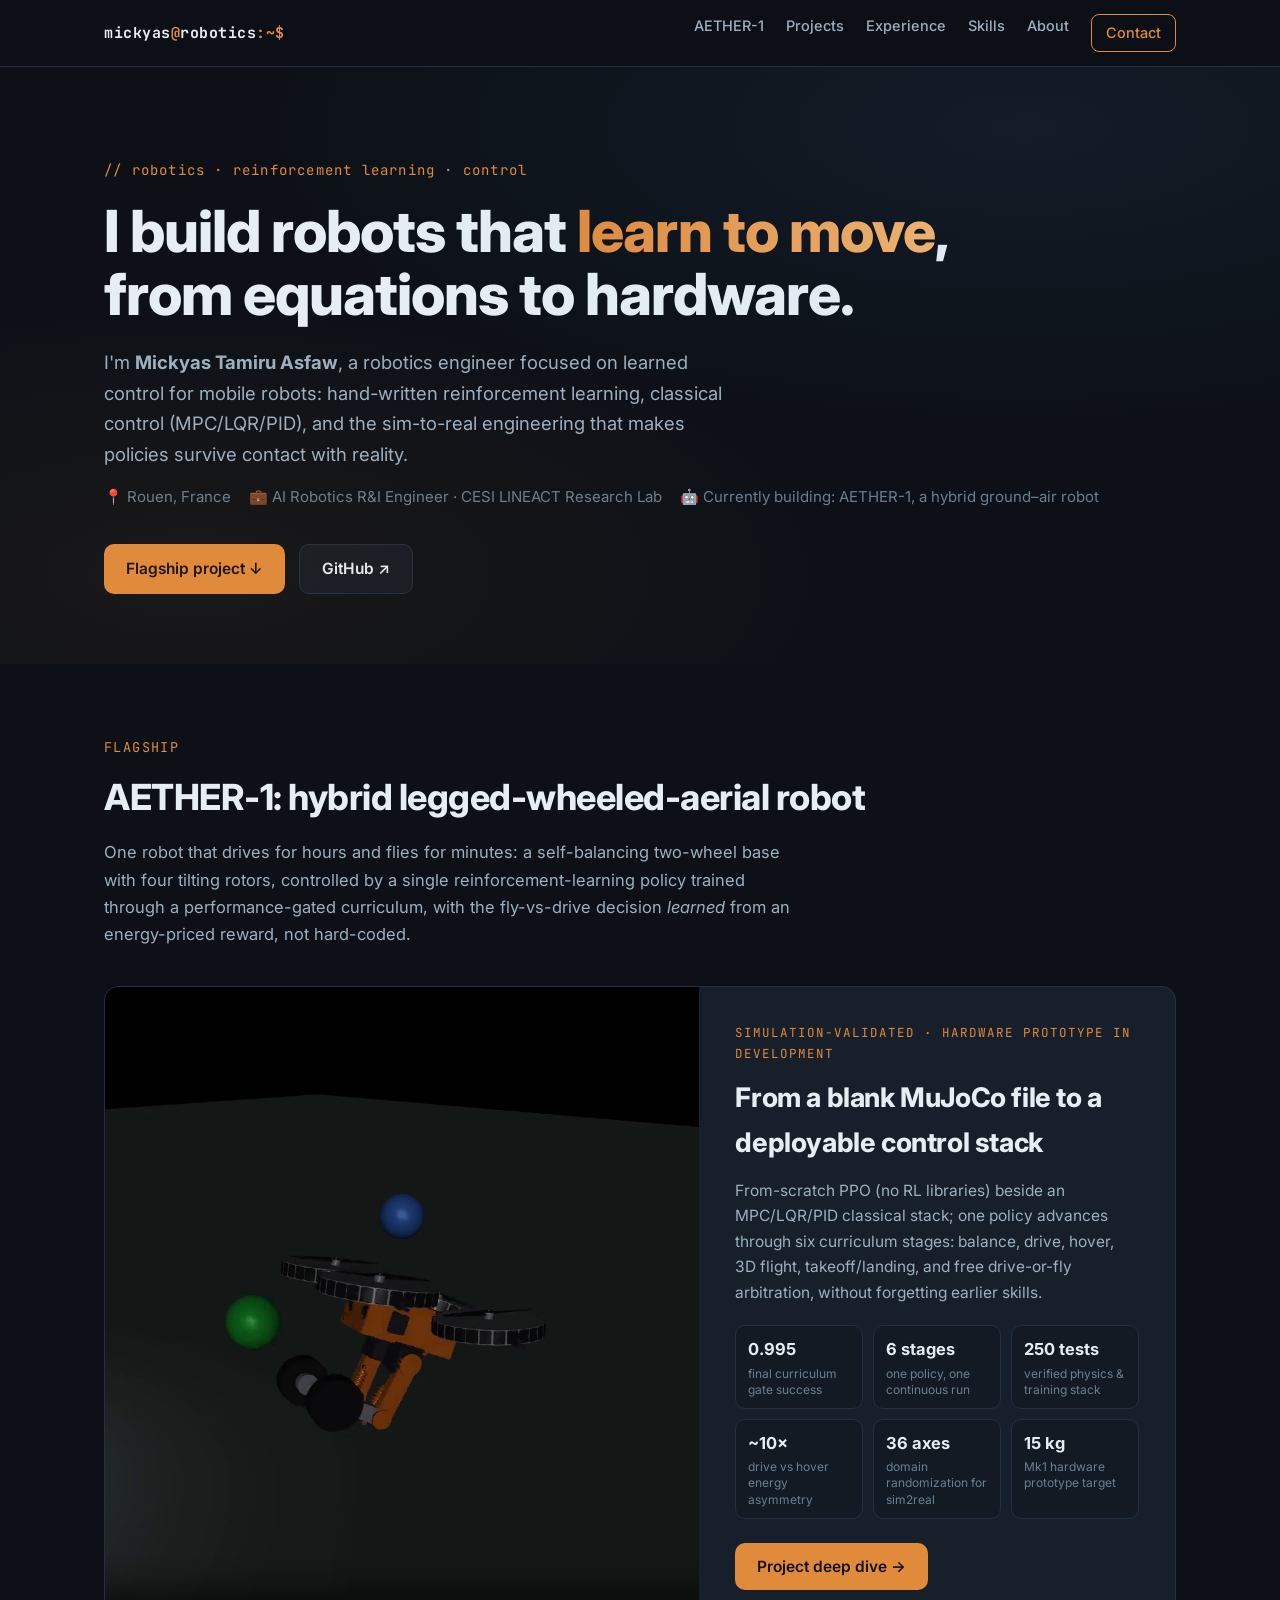
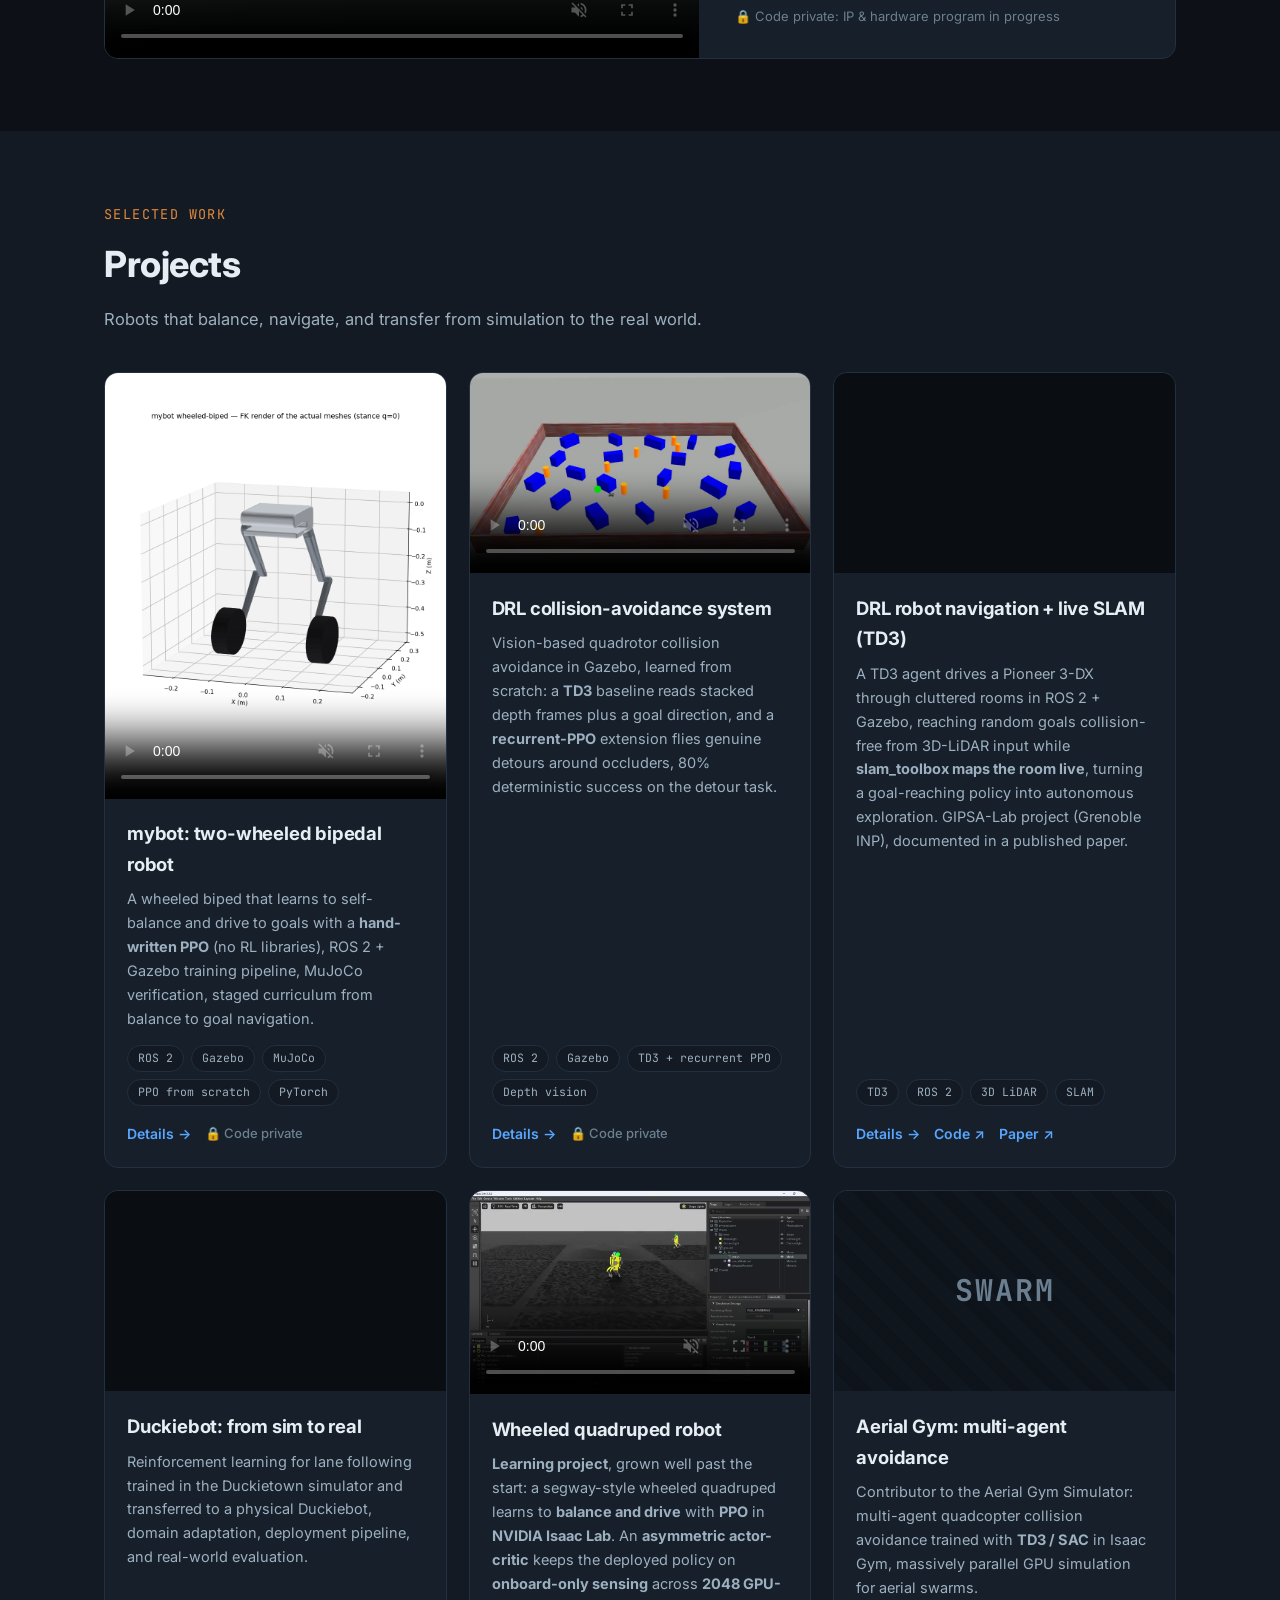
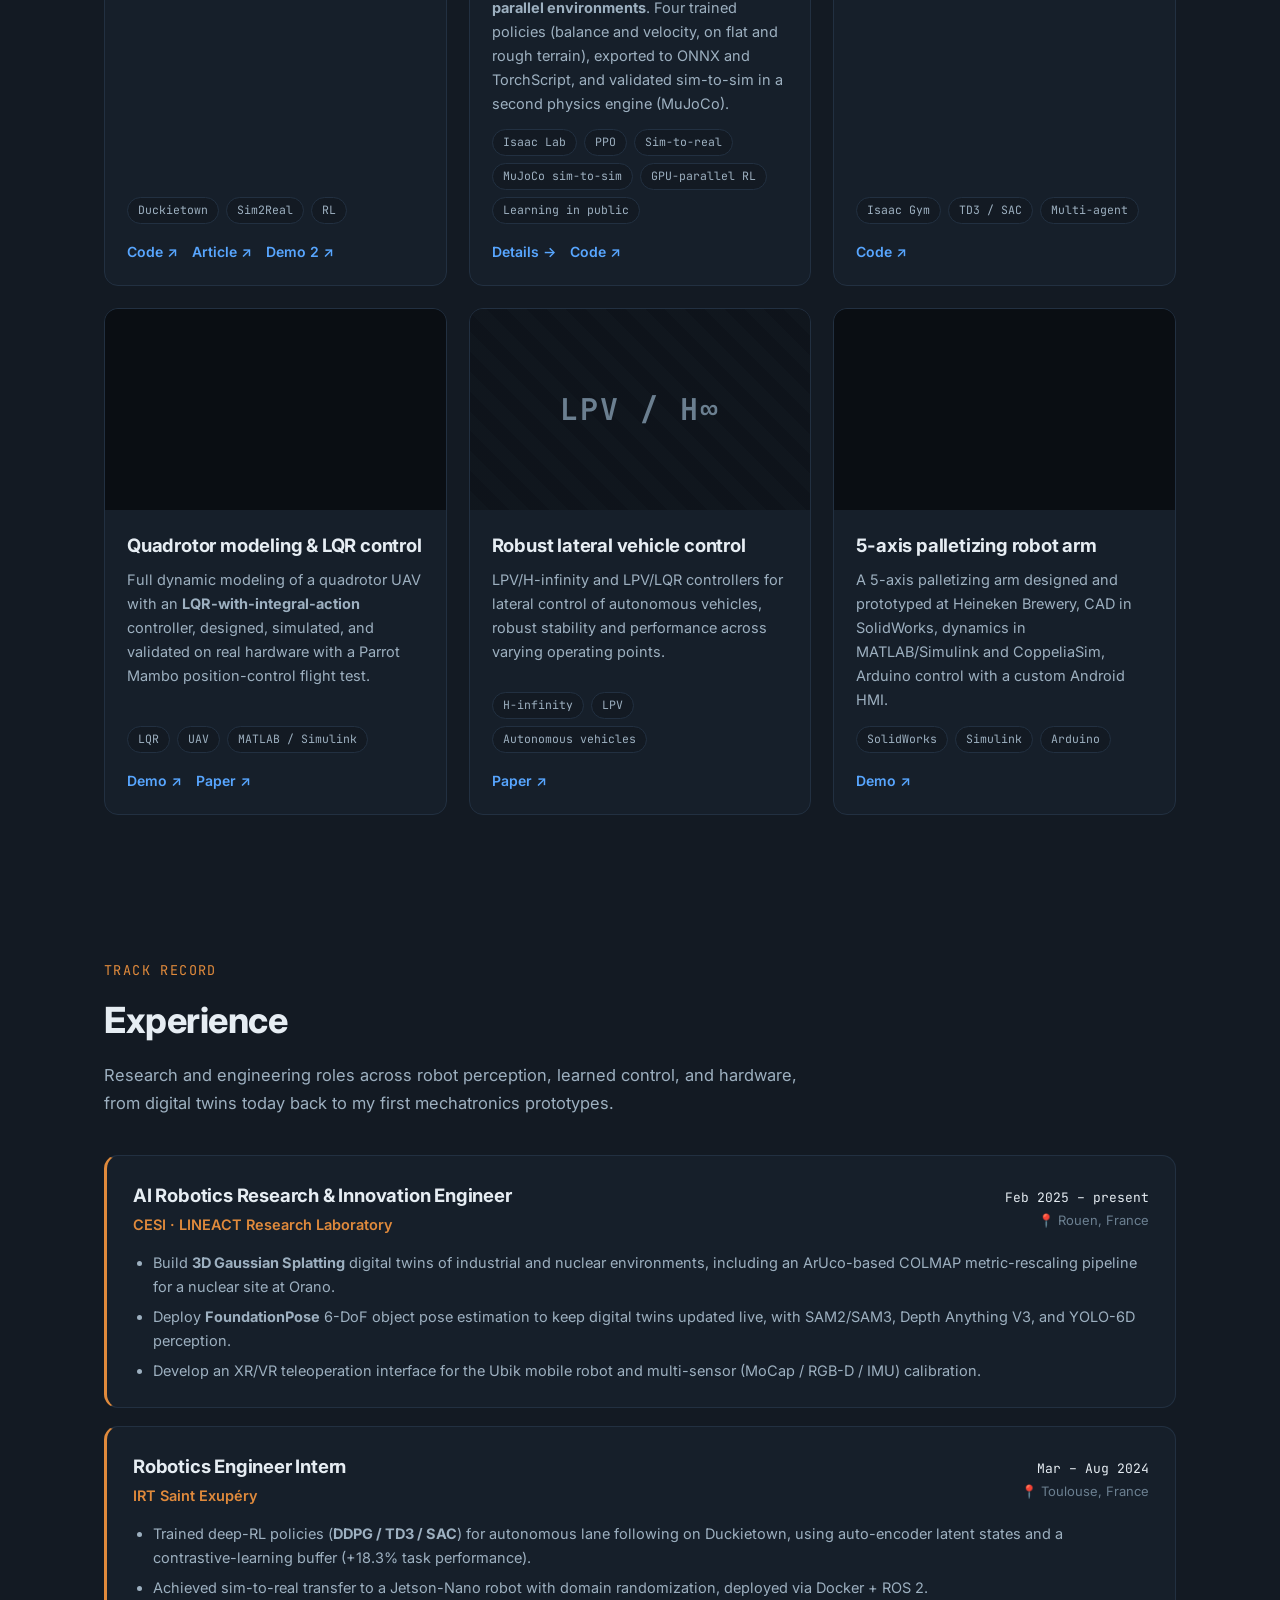
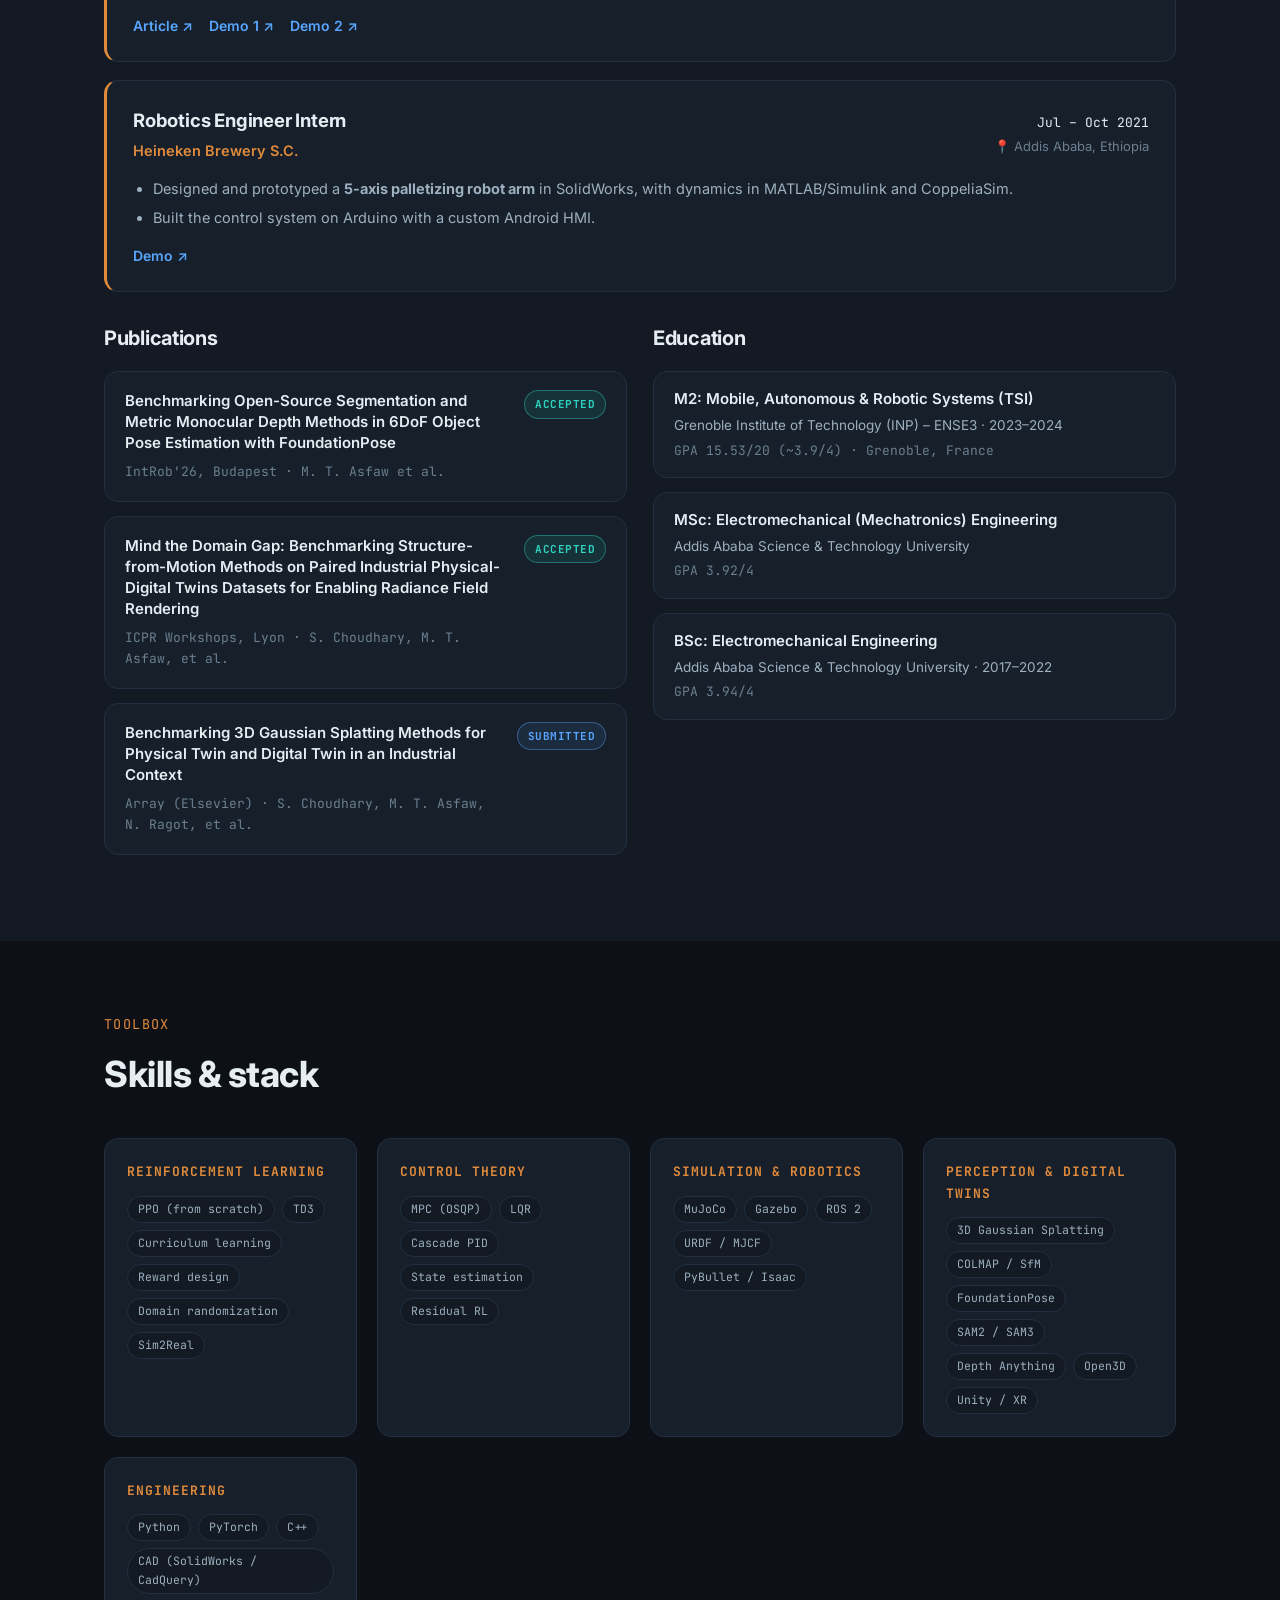
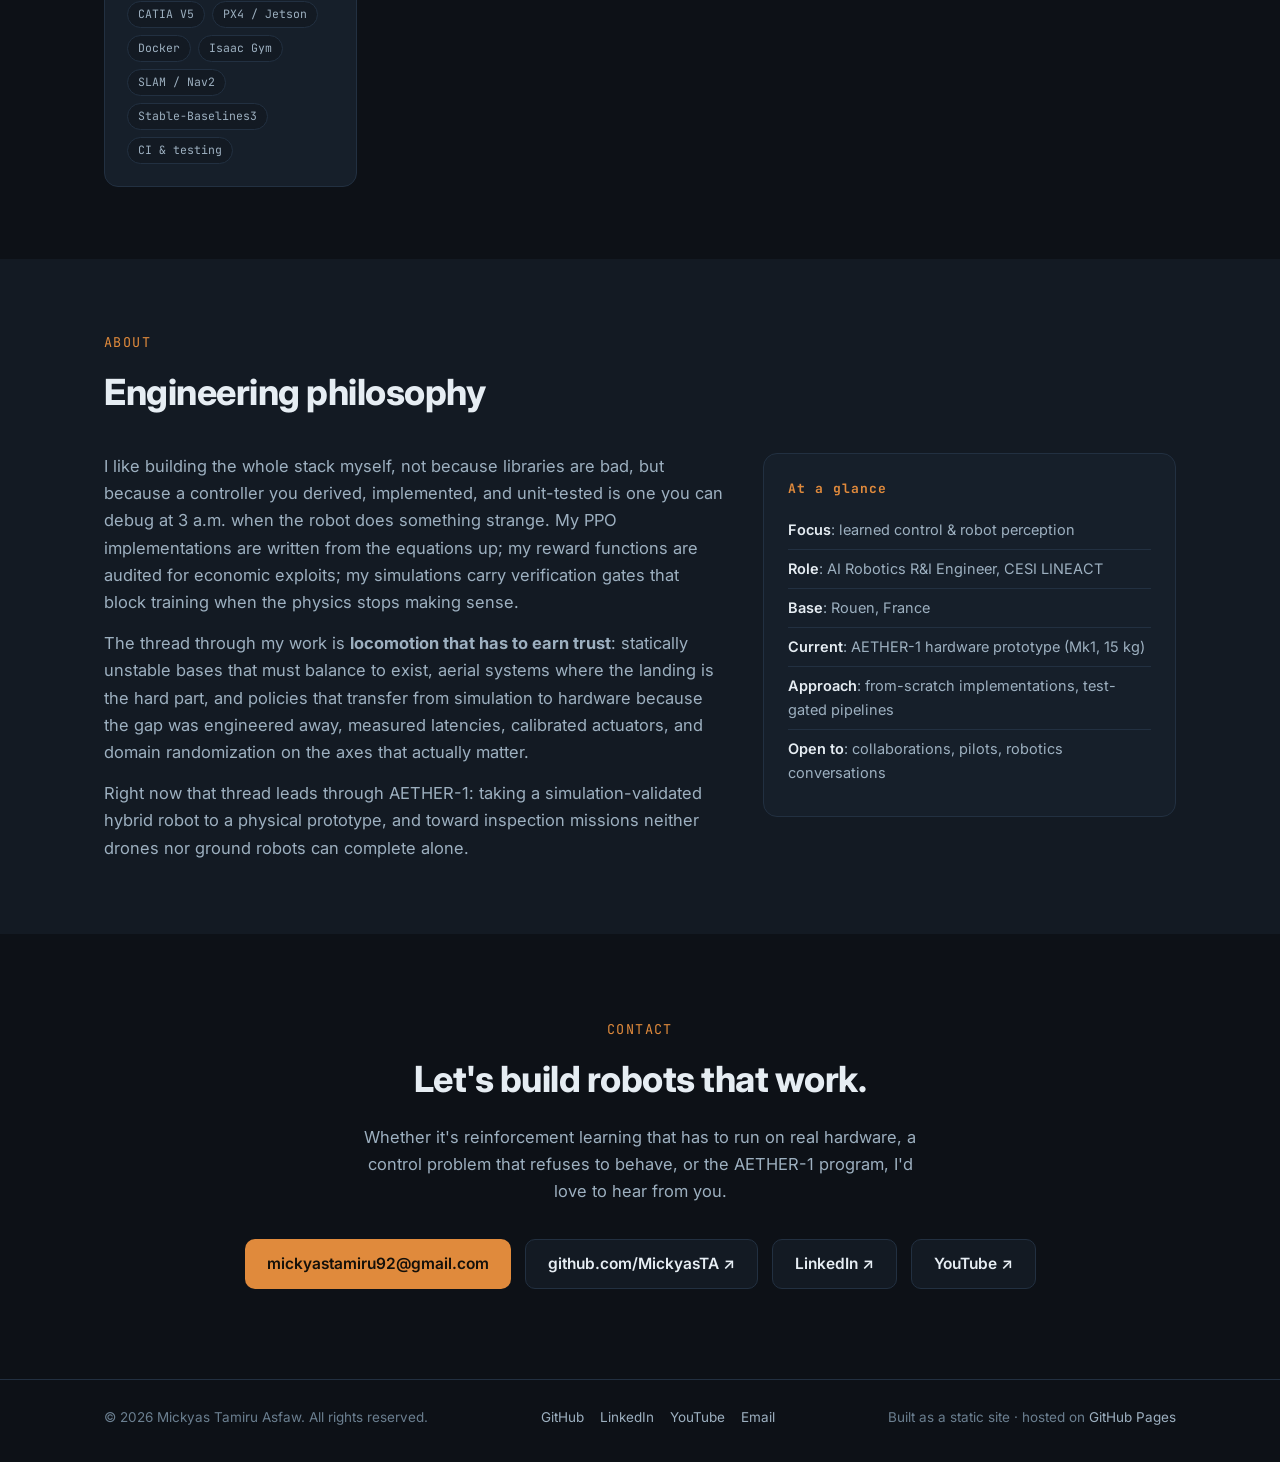
==== index.html @ 7db15c5a "Remove all em-dashes site-wide (literal and &mdash;/&#8212; entities), replacing each with a context" ====
<!DOCTYPE html>
<html lang="en">
<head>
<meta charset="utf-8">
<meta name="viewport" content="width=device-width, initial-scale=1">
<title>Mickyas Tamiru Asfaw: Robotics · Reinforcement Learning · Control</title>
<meta name="description" content="Robotics engineer building robots that learn to move: hybrid ground-air robots, from-scratch reinforcement learning, classical control, and sim-to-real.">
<meta property="og:title" content="Mickyas Tamiru Asfaw: Robotics Engineer">
<meta property="og:description" content="Hybrid ground-air robots, from-scratch RL, classical control, sim-to-real.">
<meta property="og:image" content="assets/img/aether1-cad-iso.png">
<link rel="preconnect" href="https://fonts.googleapis.com">
<link rel="preconnect" href="https://fonts.gstatic.com" crossorigin>
<link href="https://fonts.googleapis.com/css2?family=Inter:wght@400;500;600;700;800&family=JetBrains+Mono:wght@400;700&display=swap" rel="stylesheet">
<link rel="stylesheet" href="assets/css/style.css">
<link rel="icon" href="data:image/svg+xml,<svg xmlns='http://www.w3.org/2000/svg' viewBox='0 0 100 100'><text y='0.9em' font-size='90'>&#129302;</text></svg>">
</head>
<body>

<nav class="nav">
  <div class="nav-inner">
    <a class="nav-logo" href="#top">mickyas<span class="tick">@</span>robotics<span class="tick">:~$</span></a>
    <div class="nav-links">
      <a href="#aether">AETHER-1</a>
      <a href="#projects">Projects</a>
      <a href="#experience">Experience</a>
      <a href="#skills">Skills</a>
      <a href="#about">About</a>
      <a class="nav-cta" href="mailto:mickyastamiru92@gmail.com">Contact</a>
    </div>
  </div>
</nav>

<header class="hero" id="top">
  <div class="wrap">
    <div class="hero-kicker">// robotics · reinforcement learning · control</div>
    <h1>I build robots that <span class="grad">learn to move</span>, from equations to hardware.</h1>
    <p class="hero-sub">
      I'm <strong>Mickyas Tamiru Asfaw</strong>, a robotics engineer focused on learned control for
      mobile robots: hand-written reinforcement learning, classical control (MPC/LQR/PID),
      and the sim-to-real engineering that makes policies survive contact with reality.
    </p>
    <div class="hero-meta">
      <span>&#128205; Rouen, France</span>
      <span>&#128188; AI Robotics R&amp;I Engineer &middot; CESI LINEACT Research Lab</span>
      <span>&#129302; Currently building: AETHER-1, a hybrid ground&ndash;air robot</span>
    </div>
    <div class="hero-actions">
      <a class="btn btn-primary" href="#aether">Flagship project &#8595;</a>
      <a class="btn btn-ghost" href="https://github.com/MickyasTA" target="_blank" rel="noopener">GitHub &#8599;</a>
    </div>
  </div>
</header>

<section id="aether">
  <div class="wrap">
    <div class="sec-kicker">Flagship</div>
    <h2 class="sec-title">AETHER-1: hybrid legged-wheeled-aerial robot</h2>
    <p class="sec-lead">
      One robot that drives for hours and flies for minutes: a self-balancing two-wheel base with
      four tilting rotors, controlled by a single reinforcement-learning policy trained through a
      performance-gated curriculum, with the fly-vs-drive decision <em>learned</em> from an
      energy-priced reward, not hard-coded.
    </p>

    <div class="featured reveal">
      <div class="featured-media">
        <video autoplay controls muted loop playsinline preload="metadata" poster="assets/img/aether1-sim-frame.png" src="assets/video/aether1_sim_v2.mp4"></video>
      </div>
      <div class="featured-body">
        <div class="featured-tag">SIMULATION-VALIDATED &middot; HARDWARE PROTOTYPE IN DEVELOPMENT</div>
        <h3>From a blank MuJoCo file to a deployable control stack</h3>
        <p>
          From-scratch PPO (no RL libraries) beside an MPC/LQR/PID classical stack; one policy
          advances through six curriculum stages: balance, drive, hover, 3D flight,
          takeoff/landing, and free drive-or-fly arbitration, without forgetting earlier skills.
        </p>
        <div class="fact-row">
          <div class="fact"><b>0.995</b><span>final curriculum gate success</span></div>
          <div class="fact"><b>6 stages</b><span>one policy, one continuous run</span></div>
          <div class="fact"><b>250 tests</b><span>verified physics &amp; training stack</span></div>
          <div class="fact"><b>~10&times;</b><span>drive vs hover energy asymmetry</span></div>
          <div class="fact"><b>36 axes</b><span>domain randomization for sim2real</span></div>
          <div class="fact"><b>15 kg</b><span>Mk1 hardware prototype target</span></div>
        </div>
        <div class="featured-foot">
          <a class="btn btn-primary" href="projects/aether-1.html">Project deep dive &#8594;</a>
          <span class="lock-note">&#128274; Code private: IP &amp; hardware program in progress</span>
        </div>
      </div>
    </div>
  </div>
</section>

<section id="projects" style="background: var(--bg-soft);">
  <div class="wrap">
    <div class="sec-kicker">Selected work</div>
    <h2 class="sec-title">Projects</h2>
    <p class="sec-lead">Robots that balance, navigate, and transfer from simulation to the real world.</p>

    <div class="grid">

      <article class="card reveal">
        <div class="card-media">
          <video autoplay controls muted loop playsinline preload="metadata" poster="assets/img/mybot-render.png" src="assets/video/mujoco_balance_stable.mp4"></video>
        </div>
        <div class="card-body">
          <h4>mybot: two-wheeled bipedal robot</h4>
          <p>
            A wheeled biped that learns to self-balance and drive to goals with a
            <strong>hand-written PPO</strong> (no RL libraries), ROS 2 + Gazebo training
            pipeline, MuJoCo verification, staged curriculum from balance to goal navigation.
          </p>
          <div class="tags">
            <span class="tag">ROS 2</span><span class="tag">Gazebo</span><span class="tag">MuJoCo</span>
            <span class="tag">PPO from scratch</span><span class="tag">PyTorch</span>
          </div>
          <div class="card-foot">
            <a href="projects/mybot.html">Details &#8594;</a>
            <span class="private">&#128274; Code private</span>
          </div>
        </div>
      </article>

      <article class="card reveal">
        <div class="card-media">
          <video autoplay controls muted loop playsinline preload="metadata" poster="assets/img/collision-ppo-detour-poster.png" src="assets/video/collision-ppo-detour-gazebo.mp4"></video>
        </div>
        <div class="card-body">
          <h4>DRL collision-avoidance system</h4>
          <p>
            Vision-based quadrotor collision avoidance in Gazebo, learned from scratch: a
            <strong>TD3</strong> baseline reads stacked depth frames plus a goal direction, and a
            <strong>recurrent-PPO</strong> extension flies genuine detours around occluders,
            80% deterministic success on the detour task.
          </p>
          <div class="tags">
            <span class="tag">ROS 2</span><span class="tag">Gazebo</span><span class="tag">TD3 + recurrent PPO</span>
            <span class="tag">Depth vision</span>
          </div>
          <div class="card-foot">
            <a href="projects/collision-avoidance.html">Details &#8594;</a>
            <span class="private">&#128274; Code private</span>
          </div>
        </div>
      </article>


      <article class="card reveal">
        <div class="card-media">
          <iframe src="https://www.youtube-nocookie.com/embed/IRASuKMiOvw?autoplay=1&amp;mute=1&amp;loop=1&amp;playlist=IRASuKMiOvw" title="TD3 robot navigation with live SLAM mapping, demo" loading="lazy" allow="accelerometer; autoplay; clipboard-write; encrypted-media; gyroscope; picture-in-picture" allowfullscreen></iframe>
        </div>
        <div class="card-body">
          <h4>DRL robot navigation + live SLAM (TD3)</h4>
          <p>
            A TD3 agent drives a Pioneer 3-DX through cluttered rooms in ROS 2 + Gazebo, reaching
            random goals collision-free from 3D-LiDAR input while <strong>slam_toolbox maps the room
            live</strong>, turning a goal-reaching policy into autonomous exploration. GIPSA-Lab
            project (Grenoble INP), documented in a published paper.
          </p>
          <div class="tags">
            <span class="tag">TD3</span><span class="tag">ROS 2</span><span class="tag">3D LiDAR</span><span class="tag">SLAM</span>
          </div>
          <div class="card-foot">
            <a href="projects/drl-navigation.html">Details &#8594;</a>
            <a href="https://github.com/MickyasTA/DRL_robot_navigation_ros2" target="_blank" rel="noopener">Code &#8599;</a>
            <a href="https://www.researchgate.net/publication/380875371_Controlling_a_Mobile_Robot_Using_ROS2_and_Machine_Learning" target="_blank" rel="noopener">Paper &#8599;</a>
          </div>
        </div>
      </article>

      <article class="card reveal">
        <div class="card-media">
          <iframe src="https://www.youtube-nocookie.com/embed/6GN9yh_nj5E?autoplay=1&amp;mute=1&amp;loop=1&amp;playlist=6GN9yh_nj5E" title="Deep-RL autonomous lane following on Duckietown, demo" loading="lazy" allow="accelerometer; autoplay; clipboard-write; encrypted-media; gyroscope; picture-in-picture" allowfullscreen></iframe>
        </div>
        <div class="card-body">
          <h4>Duckiebot: from sim to real</h4>
          <p>
            Reinforcement learning for lane following trained in the Duckietown simulator and
            transferred to a physical Duckiebot, domain adaptation, deployment pipeline, and
            real-world evaluation.
          </p>
          <div class="tags">
            <span class="tag">Duckietown</span><span class="tag">Sim2Real</span><span class="tag">RL</span>
          </div>
          <div class="card-foot">
            <a href="https://github.com/MickyasTA/Duckiebot_From-SIM-to-Real" target="_blank" rel="noopener">Code &#8599;</a>
            <a href="https://duckietown.com/deep-reinforcement-learning-for-autonomous-lane-following/" target="_blank" rel="noopener">Article &#8599;</a>
            <a href="https://www.youtube.com/watch?v=UU6YHIyoIJ0" target="_blank" rel="noopener">Demo 2 &#8599;</a>
          </div>
        </div>
      </article>

      <article class="card reveal">
        <div class="card-media">
          <video autoplay controls muted loop playsinline preload="metadata" poster="assets/img/wquad-demo-poster.png" src="assets/video/wquad-demo.mp4"></video>
        </div>
        <div class="card-body">
          <h4>Wheeled quadruped robot</h4>
          <p>
            <strong>Learning project</strong>, grown well past the start: a segway-style wheeled
            quadruped learns to <strong>balance and drive</strong> with <strong>PPO</strong> in
            <strong>NVIDIA Isaac Lab</strong>. An <strong>asymmetric actor-critic</strong> keeps the
            deployed policy on <strong>onboard-only sensing</strong> across <strong>2048 GPU-parallel
            environments</strong>. Four trained policies (balance and velocity, on flat and rough
            terrain), exported to ONNX and TorchScript, and validated sim-to-sim in a second physics
            engine (MuJoCo).
          </p>
          <div class="tags">
            <span class="tag">Isaac Lab</span><span class="tag">PPO</span><span class="tag">Sim-to-real</span><span class="tag">MuJoCo sim-to-sim</span><span class="tag">GPU-parallel RL</span><span class="tag">Learning in public</span>
          </div>
          <div class="card-foot">
            <a href="projects/wheeled-quadruped.html">Details &#8594;</a>
            <a href="https://github.com/MickyasTA/wheeled_quadruped_robot" target="_blank" rel="noopener">Code &#8599;</a>
          </div>
        </div>
      </article>

      <article class="card reveal">
        <div class="card-media pattern"><span>SWARM</span></div>
        <div class="card-body">
          <h4>Aerial Gym: multi-agent avoidance</h4>
          <p>
            Contributor to the Aerial Gym Simulator: multi-agent quadcopter collision
            avoidance trained with <strong>TD3 / SAC</strong> in Isaac Gym, massively parallel
            GPU simulation for aerial swarms.
          </p>
          <div class="tags">
            <span class="tag">Isaac Gym</span><span class="tag">TD3 / SAC</span><span class="tag">Multi-agent</span>
          </div>
          <div class="card-foot">
            <a href="https://github.com/MickyasTA/aerial_gym_simulator" target="_blank" rel="noopener">Code &#8599;</a>
          </div>
        </div>
      </article>

      <article class="card reveal">
        <div class="card-media">
          <iframe src="https://www.youtube-nocookie.com/embed/qmciAbd4ehE?autoplay=1&amp;mute=1&amp;loop=1&amp;playlist=qmciAbd4ehE&amp;rel=0&amp;modestbranding=1&amp;playsinline=1" title="Parrot Mambo quadrotor: LQR position-control flight test" loading="lazy" allow="accelerometer; autoplay; clipboard-write; encrypted-media; gyroscope; picture-in-picture" allowfullscreen></iframe>
        </div>
        <div class="card-body">
          <h4>Quadrotor modeling &amp; LQR control</h4>
          <p>
            Full dynamic modeling of a quadrotor UAV with an <strong>LQR-with-integral-action</strong>
            controller, designed, simulated, and validated on real hardware with a Parrot Mambo
            position-control flight test.
          </p>
          <div class="tags">
            <span class="tag">LQR</span><span class="tag">UAV</span><span class="tag">MATLAB / Simulink</span>
          </div>
          <div class="card-foot">
            <a href="https://www.youtube.com/watch?v=qmciAbd4ehE" target="_blank" rel="noopener">Demo &#8599;</a>
            <a href="https://www.researchgate.net/publication/380970706_Modeling_and_Control_Design_of_Quadrotor_UAV_using_LQR_controller_with_Integral_Action" target="_blank" rel="noopener">Paper &#8599;</a>
          </div>
        </div>
      </article>

      <article class="card reveal">
        <div class="card-media pattern"><span>LPV / H&#8734;</span></div>
        <div class="card-body">
          <h4>Robust lateral vehicle control</h4>
          <p>
            LPV/H-infinity and LPV/LQR controllers for lateral control of autonomous
            vehicles, robust stability and performance across varying operating points.
          </p>
          <div class="tags">
            <span class="tag">H-infinity</span><span class="tag">LPV</span><span class="tag">Autonomous vehicles</span>
          </div>
          <div class="card-foot">
            <a href="https://www.researchgate.net/publication/380970938_Design_and_analysis_of_an_H-infinity_controller_for_a_Clutch_and_Anti-Roll_systems" target="_blank" rel="noopener">Paper &#8599;</a>
          </div>
        </div>
      </article>

      <article class="card reveal">
        <div class="card-media">
          <iframe src="https://www.youtube-nocookie.com/embed/ENkWMesq81U?autoplay=1&amp;mute=1&amp;loop=1&amp;playlist=ENkWMesq81U" title="5-axis palletizing robot arm, demo" loading="lazy" allow="accelerometer; autoplay; clipboard-write; encrypted-media; gyroscope; picture-in-picture" allowfullscreen></iframe>
        </div>
        <div class="card-body">
          <h4>5-axis palletizing robot arm</h4>
          <p>
            A 5-axis palletizing arm designed and prototyped at Heineken Brewery, CAD in
            SolidWorks, dynamics in MATLAB/Simulink and CoppeliaSim, Arduino control with a
            custom Android HMI.
          </p>
          <div class="tags">
            <span class="tag">SolidWorks</span><span class="tag">Simulink</span><span class="tag">Arduino</span>
          </div>
          <div class="card-foot">
            <a href="https://www.youtube.com/watch?v=ENkWMesq81U" target="_blank" rel="noopener">Demo &#8599;</a>
          </div>
        </div>
      </article>

    </div>
  </div>
</section>

<section id="experience" style="background: var(--bg-soft);">
  <div class="wrap">
    <div class="sec-kicker">Track record</div>
    <h2 class="sec-title">Experience</h2>
    <p class="sec-lead">Research and engineering roles across robot perception, learned control, and hardware, from digital twins today back to my first mechatronics prototypes.</p>

    <div class="timeline">

      <article class="exp reveal">
        <div class="exp-head">
          <div>
            <h4>AI Robotics Research &amp; Innovation Engineer</h4>
            <div class="exp-org">CESI &middot; LINEACT Research Laboratory</div>
          </div>
          <div class="exp-meta">
            <span class="exp-date">Feb 2025 &ndash; present</span>
            <span class="exp-loc">&#128205; Rouen, France</span>
          </div>
        </div>
        <ul>
          <li>Build <strong>3D Gaussian Splatting</strong> digital twins of industrial and nuclear environments, including an ArUco-based COLMAP metric-rescaling pipeline for a nuclear site at Orano.</li>
          <li>Deploy <strong>FoundationPose</strong> 6-DoF object pose estimation to keep digital twins updated live, with SAM2/SAM3, Depth Anything V3, and YOLO-6D perception.</li>
          <li>Develop an XR/VR teleoperation interface for the Ubik mobile robot and multi-sensor (MoCap / RGB-D / IMU) calibration.</li>
        </ul>
      </article>

      <article class="exp reveal">
        <div class="exp-head">
          <div>
            <h4>Robotics Engineer Intern</h4>
            <div class="exp-org">IRT Saint Exup&eacute;ry</div>
          </div>
          <div class="exp-meta">
            <span class="exp-date">Mar &ndash; Aug 2024</span>
            <span class="exp-loc">&#128205; Toulouse, France</span>
          </div>
        </div>
        <ul>
          <li>Trained deep-RL policies (<strong>DDPG / TD3 / SAC</strong>) for autonomous lane following on Duckietown, using auto-encoder latent states and a contrastive-learning buffer (+18.3% task performance).</li>
          <li>Achieved sim-to-real transfer to a Jetson-Nano robot with domain randomization, deployed via Docker + ROS 2.</li>
        </ul>
        <div class="exp-links">
          <a href="https://duckietown.com/deep-reinforcement-learning-for-autonomous-lane-following/" target="_blank" rel="noopener">Article &#8599;</a>
          <a href="https://www.youtube.com/watch?v=6GN9yh_nj5E" target="_blank" rel="noopener">Demo 1 &#8599;</a>
          <a href="https://www.youtube.com/watch?v=UU6YHIyoIJ0" target="_blank" rel="noopener">Demo 2 &#8599;</a>
        </div>
      </article>

      <article class="exp reveal">
        <div class="exp-head">
          <div>
            <h4>Robotics Engineer Intern</h4>
            <div class="exp-org">Heineken Brewery S.C.</div>
          </div>
          <div class="exp-meta">
            <span class="exp-date">Jul &ndash; Oct 2021</span>
            <span class="exp-loc">&#128205; Addis Ababa, Ethiopia</span>
          </div>
        </div>
        <ul>
          <li>Designed and prototyped a <strong>5-axis palletizing robot arm</strong> in SolidWorks, with dynamics in MATLAB/Simulink and CoppeliaSim.</li>
          <li>Built the control system on Arduino with a custom Android HMI.</li>
        </ul>
        <div class="exp-links">
          <a href="https://www.youtube.com/watch?v=ENkWMesq81U" target="_blank" rel="noopener">Demo &#8599;</a>
        </div>
      </article>

    </div>

    <div class="exp-split">
      <div class="reveal">
        <h3 class="sub-head">Publications</h3>
        <div class="pub">
          <div class="pub-body">
            <h4>Benchmarking Open-Source Segmentation and Metric Monocular Depth Methods in 6DoF Object Pose Estimation with FoundationPose</h4>
            <div class="pub-meta">IntRob'26, Budapest &middot; M. T. Asfaw et al.</div>
          </div>
          <span class="badge badge-ok">Accepted</span>
        </div>
        <div class="pub">
          <div class="pub-body">
            <h4>Mind the Domain Gap: Benchmarking Structure-from-Motion Methods on Paired Industrial Physical-Digital Twins Datasets for Enabling Radiance Field Rendering</h4>
            <div class="pub-meta">ICPR Workshops, Lyon &middot; S. Choudhary, M. T. Asfaw, et al.</div>
          </div>
          <span class="badge badge-ok">Accepted</span>
        </div>
        <div class="pub">
          <div class="pub-body">
            <h4>Benchmarking 3D Gaussian Splatting Methods for Physical Twin and Digital Twin in an Industrial Context</h4>
            <div class="pub-meta">Array (Elsevier) &middot; S. Choudhary, M. T. Asfaw, N. Ragot, et al.</div>
          </div>
          <span class="badge badge-sub">Submitted</span>
        </div>
      </div>

      <div class="reveal">
        <h3 class="sub-head">Education</h3>
        <div class="edu">
          <h4>M2: Mobile, Autonomous &amp; Robotic Systems (TSI)</h4>
          <div class="edu-org">Grenoble Institute of Technology (INP) &ndash; ENSE3 &middot; 2023&ndash;2024</div>
          <div class="edu-note">GPA 15.53/20 (~3.9/4) &middot; Grenoble, France</div>
        </div>
        <div class="edu">
          <h4>MSc: Electromechanical (Mechatronics) Engineering</h4>
          <div class="edu-org">Addis Ababa Science &amp; Technology University</div>
          <div class="edu-note">GPA 3.92/4</div>
        </div>
        <div class="edu">
          <h4>BSc: Electromechanical Engineering</h4>
          <div class="edu-org">Addis Ababa Science &amp; Technology University &middot; 2017&ndash;2022</div>
          <div class="edu-note">GPA 3.94/4</div>
        </div>
      </div>
    </div>

  </div>
</section>

<section id="skills">
  <div class="wrap">
    <div class="sec-kicker">Toolbox</div>
    <h2 class="sec-title">Skills &amp; stack</h2>
    <div class="skill-groups">
      <div class="skill-group reveal">
        <h5>Reinforcement learning</h5>
        <div class="tags">
          <span class="tag">PPO (from scratch)</span><span class="tag">TD3</span>
          <span class="tag">Curriculum learning</span><span class="tag">Reward design</span>
          <span class="tag">Domain randomization</span><span class="tag">Sim2Real</span>
        </div>
      </div>
      <div class="skill-group reveal">
        <h5>Control theory</h5>
        <div class="tags">
          <span class="tag">MPC (OSQP)</span><span class="tag">LQR</span><span class="tag">Cascade PID</span>
          <span class="tag">State estimation</span><span class="tag">Residual RL</span>
        </div>
      </div>
      <div class="skill-group reveal">
        <h5>Simulation &amp; robotics</h5>
        <div class="tags">
          <span class="tag">MuJoCo</span><span class="tag">Gazebo</span><span class="tag">ROS 2</span>
          <span class="tag">URDF / MJCF</span><span class="tag">PyBullet / Isaac</span>
        </div>
      </div>
      <div class="skill-group reveal">
        <h5>Perception &amp; digital twins</h5>
        <div class="tags">
          <span class="tag">3D Gaussian Splatting</span><span class="tag">COLMAP / SfM</span>
          <span class="tag">FoundationPose</span><span class="tag">SAM2 / SAM3</span>
          <span class="tag">Depth Anything</span><span class="tag">Open3D</span><span class="tag">Unity / XR</span>
        </div>
      </div>
      <div class="skill-group reveal">
        <h5>Engineering</h5>
        <div class="tags">
          <span class="tag">Python</span><span class="tag">PyTorch</span><span class="tag">C++</span>
          <span class="tag">CAD (SolidWorks / CadQuery)</span><span class="tag">CATIA V5</span>
          <span class="tag">PX4 / Jetson</span><span class="tag">Docker</span><span class="tag">Isaac Gym</span>
          <span class="tag">SLAM / Nav2</span><span class="tag">Stable-Baselines3</span>
          <span class="tag">CI &amp; testing</span>
        </div>
      </div>
    </div>
  </div>
</section>

<section id="about" style="background: var(--bg-soft);">
  <div class="wrap">
    <div class="sec-kicker">About</div>
    <h2 class="sec-title">Engineering philosophy</h2>
    <div class="about-flex">
      <div class="reveal">
        <p>
          I like building the whole stack myself, not because libraries are bad, but because a
          controller you derived, implemented, and unit-tested is one you can debug at 3 a.m.
          when the robot does something strange. My PPO implementations are written from the
          equations up; my reward functions are audited for economic exploits; my simulations
          carry verification gates that block training when the physics stops making sense.
        </p>
        <p>
          The thread through my work is <strong>locomotion that has to earn trust</strong>:
          statically unstable bases that must balance to exist, aerial systems where the landing
          is the hard part, and policies that transfer from simulation to hardware because the
          gap was engineered away, measured latencies, calibrated actuators, and domain
          randomization on the axes that actually matter.
        </p>
        <p>
          Right now that thread leads through AETHER-1: taking a simulation-validated hybrid
          robot to a physical prototype, and toward inspection missions neither drones nor
          ground robots can complete alone.
        </p>
      </div>
      <div class="about-side reveal">
        <h5>At a glance</h5>
        <ul>
          <li><b>Focus</b>: learned control &amp; robot perception</li>
          <li><b>Role</b>: AI Robotics R&amp;I Engineer, CESI LINEACT</li>
          <li><b>Base</b>: Rouen, France</li>
          <li><b>Current</b>: AETHER-1 hardware prototype (Mk1, 15 kg)</li>
          <li><b>Approach</b>: from-scratch implementations, test-gated pipelines</li>
          <li><b>Open to</b>: collaborations, pilots, robotics conversations</li>
        </ul>
      </div>
    </div>
  </div>
</section>

<section class="contact" id="contact">
  <div class="wrap">
    <div class="sec-kicker">Contact</div>
    <h2 class="sec-title">Let's build robots that work.</h2>
    <p>
      Whether it's reinforcement learning that has to run on real hardware, a control problem
      that refuses to behave, or the AETHER-1 program, I'd love to hear from you.
    </p>
    <div class="hero-actions">
      <a class="btn btn-primary" href="mailto:mickyastamiru92@gmail.com">mickyastamiru92@gmail.com</a>
      <a class="btn btn-ghost" href="https://github.com/MickyasTA" target="_blank" rel="noopener">github.com/MickyasTA &#8599;</a>
      <a class="btn btn-ghost" href="https://www.linkedin.com/in/mickyas-tamiru-asfaw-1409271a6/" target="_blank" rel="noopener">LinkedIn &#8599;</a>
      <a class="btn btn-ghost" href="https://www.youtube.com/@engineering_design" target="_blank" rel="noopener">YouTube &#8599;</a>
    </div>
  </div>
</section>

<footer>
  <div class="foot-inner">
    <span>&copy; 2026 Mickyas Tamiru Asfaw. All rights reserved.</span>
    <span class="foot-social">
      <a href="https://github.com/MickyasTA" target="_blank" rel="noopener">GitHub</a>
      <a href="https://www.linkedin.com/in/mickyas-tamiru-asfaw-1409271a6/" target="_blank" rel="noopener">LinkedIn</a>
      <a href="https://www.youtube.com/@engineering_design" target="_blank" rel="noopener">YouTube</a>
      <a href="mailto:mickyastamiru92@gmail.com">Email</a>
    </span>
    <span>Built as a static site &middot; hosted on <a href="https://pages.github.com/" target="_blank" rel="noopener">GitHub Pages</a></span>
  </div>
</footer>

<script src="assets/js/main.js"></script>
</body>
</html>
---- assets/css/style.css ----
/* ============================================================
   Mickyas Tamiru Asfaw: robotics portfolio
   Dark engineering theme · accent: AETHER orange
   ============================================================ */
:root {
  --bg: #0d1117;
  --bg-soft: #131a23;
  --card: #161f2a;
  --card-edge: #223041;
  --text: #e6edf3;
  --text-dim: #9db0c0;
  --text-faint: #6b7f90;
  --accent: #e08a3c;
  --accent-soft: rgba(224, 138, 60, 0.14);
  --blue: #58a6ff;
  --teal: #2dd4bf;
  --radius: 14px;
  --maxw: 1120px;
  --font: "Inter", "Segoe UI", -apple-system, Roboto, Arial, sans-serif;
  --mono: "JetBrains Mono", Consolas, "Courier New", monospace;
}

* { box-sizing: border-box; margin: 0; padding: 0; }
html { scroll-behavior: smooth; }
body {
  background: var(--bg);
  color: var(--text);
  font-family: var(--font);
  font-size: 16.5px;
  line-height: 1.65;
  -webkit-font-smoothing: antialiased;
}
img, video { max-width: 100%; display: block; }
a { color: var(--blue); text-decoration: none; }
a:hover { text-decoration: underline; }

.wrap { max-width: var(--maxw); margin: 0 auto; padding: 0 24px; }

/* ---------- nav ---------- */
.nav {
  position: sticky; top: 0; z-index: 50;
  background: rgba(13, 17, 23, 0.82);
  backdrop-filter: blur(12px);
  border-bottom: 1px solid var(--card-edge);
}
.nav-inner {
  max-width: var(--maxw); margin: 0 auto; padding: 14px 24px;
  display: flex; align-items: center; gap: 28px;
}
.nav-logo {
  font-family: var(--mono); font-weight: 700; font-size: 15px;
  color: var(--text); letter-spacing: 0.5px;
}
.nav-logo:hover { text-decoration: none; }
.nav-logo .tick { color: var(--accent); }
.nav-links { display: flex; gap: 22px; margin-left: auto; }
.nav-links a { color: var(--text-dim); font-size: 14.5px; font-weight: 500; }
.nav-links a:hover { color: var(--text); text-decoration: none; }
.nav-cta {
  border: 1px solid var(--accent); color: var(--accent) !important;
  padding: 6px 14px; border-radius: 8px; font-weight: 600;
}
.nav-cta:hover { background: var(--accent-soft); }

/* ---------- hero ---------- */
.hero { padding: 92px 0 70px; position: relative; overflow: hidden; }
.hero::before {
  content: ""; position: absolute; inset: 0;
  background:
    radial-gradient(ellipse 60% 50% at 80% 10%, rgba(88, 166, 255, 0.07), transparent),
    radial-gradient(ellipse 50% 45% at 15% 85%, rgba(224, 138, 60, 0.06), transparent);
  pointer-events: none;
}
.hero-kicker {
  font-family: var(--mono); font-size: 14px; color: var(--accent);
  letter-spacing: 1.2px; margin-bottom: 18px;
}
.hero h1 {
  font-size: clamp(34px, 5.4vw, 58px); line-height: 1.08;
  font-weight: 800; letter-spacing: -1px; max-width: 850px;
}
.hero h1 .grad {
  background: linear-gradient(92deg, var(--accent), #f2b26a);
  -webkit-background-clip: text; background-clip: text; color: transparent;
}
.hero-sub {
  margin-top: 22px; max-width: 640px;
  color: var(--text-dim); font-size: 18.5px;
}
.hero-meta {
  margin-top: 16px; color: var(--text-faint); font-size: 15px;
  display: flex; gap: 18px; flex-wrap: wrap;
}
.hero-actions { margin-top: 34px; display: flex; gap: 14px; flex-wrap: wrap; }
.btn {
  display: inline-flex; align-items: center; gap: 9px;
  padding: 11px 22px; border-radius: 10px; font-weight: 600; font-size: 15.5px;
  transition: transform 0.15s, box-shadow 0.15s;
}
.btn:hover { text-decoration: none; transform: translateY(-2px); }
.btn-primary { background: var(--accent); color: #14100a; }
.btn-primary:hover { box-shadow: 0 6px 24px rgba(224, 138, 60, 0.35); }
.btn-ghost { border: 1px solid var(--card-edge); color: var(--text); background: var(--bg-soft); }
.btn-ghost:hover { border-color: var(--text-faint); }

/* ---------- sections ---------- */
section { padding: 72px 0; }
.sec-kicker {
  font-family: var(--mono); font-size: 13.5px; color: var(--accent);
  letter-spacing: 1.4px; text-transform: uppercase; margin-bottom: 10px;
}
.sec-title { font-size: clamp(26px, 3.2vw, 36px); font-weight: 750; letter-spacing: -0.5px; }
.sec-lead { margin-top: 12px; color: var(--text-dim); max-width: 700px; }

/* ---------- featured (AETHER-1) ---------- */
.featured {
  margin-top: 38px; background: var(--card);
  border: 1px solid var(--card-edge); border-radius: var(--radius);
  overflow: hidden;
  display: grid; grid-template-columns: 1.25fr 1fr;
}
.featured-media { position: relative; min-height: 340px; }
.featured-media img, .featured-media video { position: absolute; inset: 0; width: 100%; height: 100%; object-fit: cover; }
.featured-body { padding: 36px 36px 30px; display: flex; flex-direction: column; }
.featured-tag {
  font-family: var(--mono); font-size: 12.5px; color: var(--accent);
  letter-spacing: 1px; margin-bottom: 12px;
}
.featured-body h3 { font-size: 27px; font-weight: 750; letter-spacing: -0.4px; }
.featured-body p { margin-top: 12px; color: var(--text-dim); font-size: 15.5px; }
.fact-row { margin-top: 20px; display: grid; grid-template-columns: repeat(3, 1fr); gap: 10px; }
.fact {
  background: var(--bg-soft); border: 1px solid var(--card-edge);
  border-radius: 10px; padding: 10px 12px;
}
.fact b { display: block; font-size: 16.5px; color: var(--text); font-weight: 700; }
.fact span { font-size: 12px; color: var(--text-faint); line-height: 1.35; display: block; margin-top: 2px; }
.featured-foot { margin-top: 24px; display: flex; align-items: center; gap: 16px; flex-wrap: wrap; }
.lock-note { font-size: 13px; color: var(--text-faint); display: inline-flex; align-items: center; gap: 6px; }

/* ---------- project grid ---------- */
.grid {
  margin-top: 38px;
  display: grid; grid-template-columns: repeat(auto-fill, minmax(330px, 1fr)); gap: 22px;
}
.card {
  background: var(--card); border: 1px solid var(--card-edge);
  border-radius: var(--radius); overflow: hidden;
  display: flex; flex-direction: column;
  transition: transform 0.18s, border-color 0.18s, box-shadow 0.18s;
}
.card:hover { transform: translateY(-4px); border-color: #31465e; box-shadow: 0 12px 34px rgba(0, 0, 0, 0.35); }
.card-media { aspect-ratio: 16 / 9.4; background: #0a0e13; position: relative; }
.card-media img, .card-media video { width: 100%; height: 100%; object-fit: cover; }
.card-media iframe { position: absolute; inset: 0; width: 100%; height: 100%; border: 0; display: block; }
.card-media.pattern {
  display: flex; align-items: center; justify-content: center;
  background:
    linear-gradient(rgba(13,17,23,0.55), rgba(13,17,23,0.55)),
    repeating-linear-gradient(45deg, #141c26 0 14px, #101720 14px 28px);
}
.card-media.pattern span {
  font-family: var(--mono); font-size: 30px; font-weight: 700; color: var(--text-faint);
  letter-spacing: 2px;
}
.card-body { padding: 20px 22px 22px; display: flex; flex-direction: column; flex: 1; }
.card-body h4 { font-size: 18.5px; font-weight: 700; letter-spacing: -0.2px; }
.card-body p { margin-top: 8px; color: var(--text-dim); font-size: 14.5px; flex: 1; }
.tags { margin-top: 14px; display: flex; flex-wrap: wrap; gap: 7px; }
.tag {
  font-family: var(--mono); font-size: 11.5px; color: var(--text-dim);
  border: 1px solid var(--card-edge); border-radius: 999px; padding: 3px 10px;
  background: var(--bg-soft);
}
.card-foot { margin-top: 16px; display: flex; gap: 14px; align-items: center; font-size: 14px; font-weight: 600; }
.card-foot .private { color: var(--text-faint); font-weight: 500; font-size: 13px; }

/* ---------- skills ---------- */
.skill-groups { margin-top: 34px; display: grid; grid-template-columns: repeat(auto-fill, minmax(250px, 1fr)); gap: 20px; }
.skill-group {
  background: var(--card); border: 1px solid var(--card-edge);
  border-radius: var(--radius); padding: 22px;
}
.skill-group h5 {
  font-family: var(--mono); font-size: 13px; color: var(--accent);
  letter-spacing: 1px; text-transform: uppercase; margin-bottom: 13px;
}
.skill-group .tags { margin-top: 0; }

/* ---------- experience / publications / education ---------- */
.timeline { margin-top: 38px; display: flex; flex-direction: column; gap: 18px; }
.exp {
  background: var(--card); border: 1px solid var(--card-edge);
  border-radius: var(--radius); padding: 24px 26px;
  border-left: 3px solid var(--accent);
}
.exp-head { display: flex; justify-content: space-between; align-items: baseline; gap: 18px; flex-wrap: wrap; }
.exp-head h4 { font-size: 18.5px; font-weight: 700; letter-spacing: -0.2px; }
.exp-org { margin-top: 3px; color: var(--accent); font-size: 14.5px; font-weight: 600; }
.exp-meta { text-align: right; display: flex; flex-direction: column; gap: 2px; }
.exp-date { font-family: var(--mono); font-size: 13px; color: var(--text); }
.exp-loc { font-size: 13px; color: var(--text-faint); }
.exp ul { margin: 14px 0 0 20px; color: var(--text-dim); font-size: 14.5px; }
.exp li { margin-top: 6px; }
.exp-links { margin-top: 14px; display: flex; gap: 16px; flex-wrap: wrap; font-size: 14px; font-weight: 600; }

.exp-split { margin-top: 30px; display: grid; grid-template-columns: 1fr 1fr; gap: 26px; align-items: start; }
.sub-head { font-size: 20px; font-weight: 700; letter-spacing: -0.3px; margin-bottom: 16px; }

.pub {
  background: var(--card); border: 1px solid var(--card-edge);
  border-radius: var(--radius); padding: 18px 20px; margin-bottom: 14px;
  display: flex; justify-content: space-between; align-items: flex-start; gap: 16px;
}
.pub-body h4 { font-size: 15px; font-weight: 600; line-height: 1.4; color: var(--text); }
.pub-meta { margin-top: 8px; font-size: 13px; color: var(--text-faint); font-family: var(--mono); }
.badge {
  flex-shrink: 0; font-family: var(--mono); font-size: 11px; font-weight: 700;
  letter-spacing: 0.5px; text-transform: uppercase; padding: 4px 10px; border-radius: 999px;
  white-space: nowrap;
}
.badge-ok { color: var(--teal); border: 1px solid rgba(45, 212, 191, 0.4); background: rgba(45, 212, 191, 0.1); }
.badge-wip { color: var(--accent); border: 1px solid rgba(224, 138, 60, 0.4); background: var(--accent-soft); }
.badge-sub { color: var(--blue); border: 1px solid rgba(88, 166, 255, 0.4); background: rgba(88, 166, 255, 0.1); }

.edu {
  background: var(--card); border: 1px solid var(--card-edge);
  border-radius: var(--radius); padding: 16px 20px; margin-bottom: 14px;
}
.edu h4 { font-size: 15px; font-weight: 600; line-height: 1.4; color: var(--text); }
.edu-org { margin-top: 5px; font-size: 13.5px; color: var(--text-dim); }
.edu-note { margin-top: 3px; font-size: 13px; color: var(--text-faint); font-family: var(--mono); }

.foot-social { display: flex; gap: 16px; flex-wrap: wrap; }
.foot-social a { color: var(--text-dim); }

/* ---------- about / contact ---------- */
.about-flex { margin-top: 30px; display: grid; grid-template-columns: 1.5fr 1fr; gap: 40px; align-items: start; }
.about-flex p + p { margin-top: 14px; }
.about-flex p { color: var(--text-dim); }
.about-side {
  background: var(--card); border: 1px solid var(--card-edge);
  border-radius: var(--radius); padding: 24px;
}
.about-side h5 { font-family: var(--mono); font-size: 13px; color: var(--accent); letter-spacing: 1px; margin-bottom: 12px; }
.about-side ul { list-style: none; }
.about-side li { padding: 7px 0; border-bottom: 1px solid var(--card-edge); font-size: 14.5px; color: var(--text-dim); }
.about-side li:last-child { border-bottom: none; }
.about-side li b { color: var(--text); font-weight: 600; }

.contact { text-align: center; padding: 84px 0 90px; }
.contact .sec-title { margin-top: 6px; }
.contact p { margin-top: 14px; color: var(--text-dim); max-width: 560px; margin-left: auto; margin-right: auto; }
.contact .hero-actions { justify-content: center; }

footer {
  border-top: 1px solid var(--card-edge); padding: 26px 0 34px;
  color: var(--text-faint); font-size: 13.5px;
}
.foot-inner { max-width: var(--maxw); margin: 0 auto; padding: 0 24px; display: flex; gap: 18px; flex-wrap: wrap; justify-content: space-between; }
footer a { color: var(--text-dim); }

/* ---------- project detail page ---------- */
.detail-hero { position: relative; }
.detail-hero img, .detail-hero video { width: 100%; max-height: 520px; object-fit: cover; border-radius: 0 0 18px 18px; display: block; }
.detail-hero iframe { width: 100%; height: clamp(240px, 42vw, 520px); border: 0; display: block; border-radius: 0 0 18px 18px; }
.detail-body { max-width: 860px; margin: 0 auto; padding: 46px 24px 80px; }
.detail-body h1 { font-size: clamp(30px, 4vw, 44px); letter-spacing: -0.8px; }
.detail-body .lede { margin-top: 14px; font-size: 18.5px; color: var(--text-dim); }
.detail-body h2 { margin-top: 46px; font-size: 24px; letter-spacing: -0.3px; }
.detail-body p { margin-top: 12px; color: var(--text-dim); }
.detail-body ul { margin: 12px 0 0 22px; color: var(--text-dim); }
.detail-body li { margin-top: 6px; }
.detail-body figure { margin-top: 22px; }
.detail-body figure img { border-radius: 12px; border: 1px solid var(--card-edge); }
.detail-body figcaption { margin-top: 9px; font-size: 13.5px; color: var(--text-faint); }

.results-table { width: 100%; margin-top: 22px; border-collapse: collapse; font-size: 14.5px; }
.results-table th, .results-table td {
  padding: 10px 12px; text-align: left; vertical-align: top;
  border-bottom: 1px solid var(--card-edge);
}
.results-table th { color: var(--text-dim); font-size: 12.5px; text-transform: uppercase; letter-spacing: 0.06em; }
.results-table td { color: var(--text-dim); }
.results-table td b { color: var(--text); }
.back-link { font-family: var(--mono); font-size: 14px; }
.media16 {
  position: relative; aspect-ratio: 16 / 9; margin-top: 22px;
  background: #0a0e13; border: 1px solid var(--card-edge);
  border-radius: 12px; overflow: hidden;
}
.media16 video, .media16 img { position: absolute; inset: 0; width: 100%; height: 100%; object-fit: cover; }
.detail-body .lock-note { margin-top: 20px; }
.notice {
  margin-top: 26px; background: var(--accent-soft); border: 1px solid rgba(224, 138, 60, 0.4);
  border-radius: 10px; padding: 14px 18px; font-size: 14.5px; color: var(--text-dim);
}

/* ---------- reveal animation ---------- */
.reveal { opacity: 0; transform: translateY(18px); transition: opacity 0.6s ease, transform 0.6s ease; }
.reveal.on { opacity: 1; transform: none; }

/* ---------- responsive ---------- */
@media (max-width: 900px) {
  .featured { grid-template-columns: 1fr; }
  .featured-media { min-height: 250px; }
  .about-flex { grid-template-columns: 1fr; }
  .exp-split { grid-template-columns: 1fr; gap: 30px; }
  .exp-head { flex-direction: column; gap: 4px; }
  .exp-meta { text-align: left; }
  .nav-links a:not(.nav-cta) { display: none; }
}
@media (max-width: 560px) {
  .fact-row { grid-template-columns: 1fr 1fr; }
  section { padding: 54px 0; }
  .hero { padding: 64px 0 50px; }
}

/* ---------- additive: engineering-narrative detail pages (subsection headings) ---------- */
.detail-body h3 { margin-top: 30px; font-size: 19px; font-weight: 700; letter-spacing: -0.2px; }

/* ---------- additive: inline code on detail pages (aether-1 narrative) ---------- */
.detail-body code {
  font-family: var(--mono); font-size: 0.86em; color: var(--teal);
  background: var(--bg-soft); border: 1px solid var(--card-edge);
  border-radius: 6px; padding: 1px 6px; white-space: nowrap;
}

/* ---------- additive: breakout width for wide technical diagrams ----------
   Wide, densely-labelled diagrams (pipeline / architecture / challenge /
   reward-trap style) are far wider than the ~860px prose column, so in-column
   they scale down until their labels are unreadable. `.wide` breaks them out of
   the column and centres them on the viewport (relies on .detail-body being
   horizontally centred, margin: 0 auto), then falls back to horizontal scroll
   on small screens. */
.detail-body figure.wide {
  width: min(94vw, 1320px);
  margin-left: 50%;
  transform: translateX(-50%);
}
.detail-body figure.wide img {
  width: 100%;
  height: auto;
  border-radius: 12px;
  border: 1px solid var(--card-edge);
}
@media (max-width: 760px) {
  .detail-body figure.wide { width: 96vw; overflow-x: auto; }
  .detail-body figure.wide img { min-width: 680px; }
}
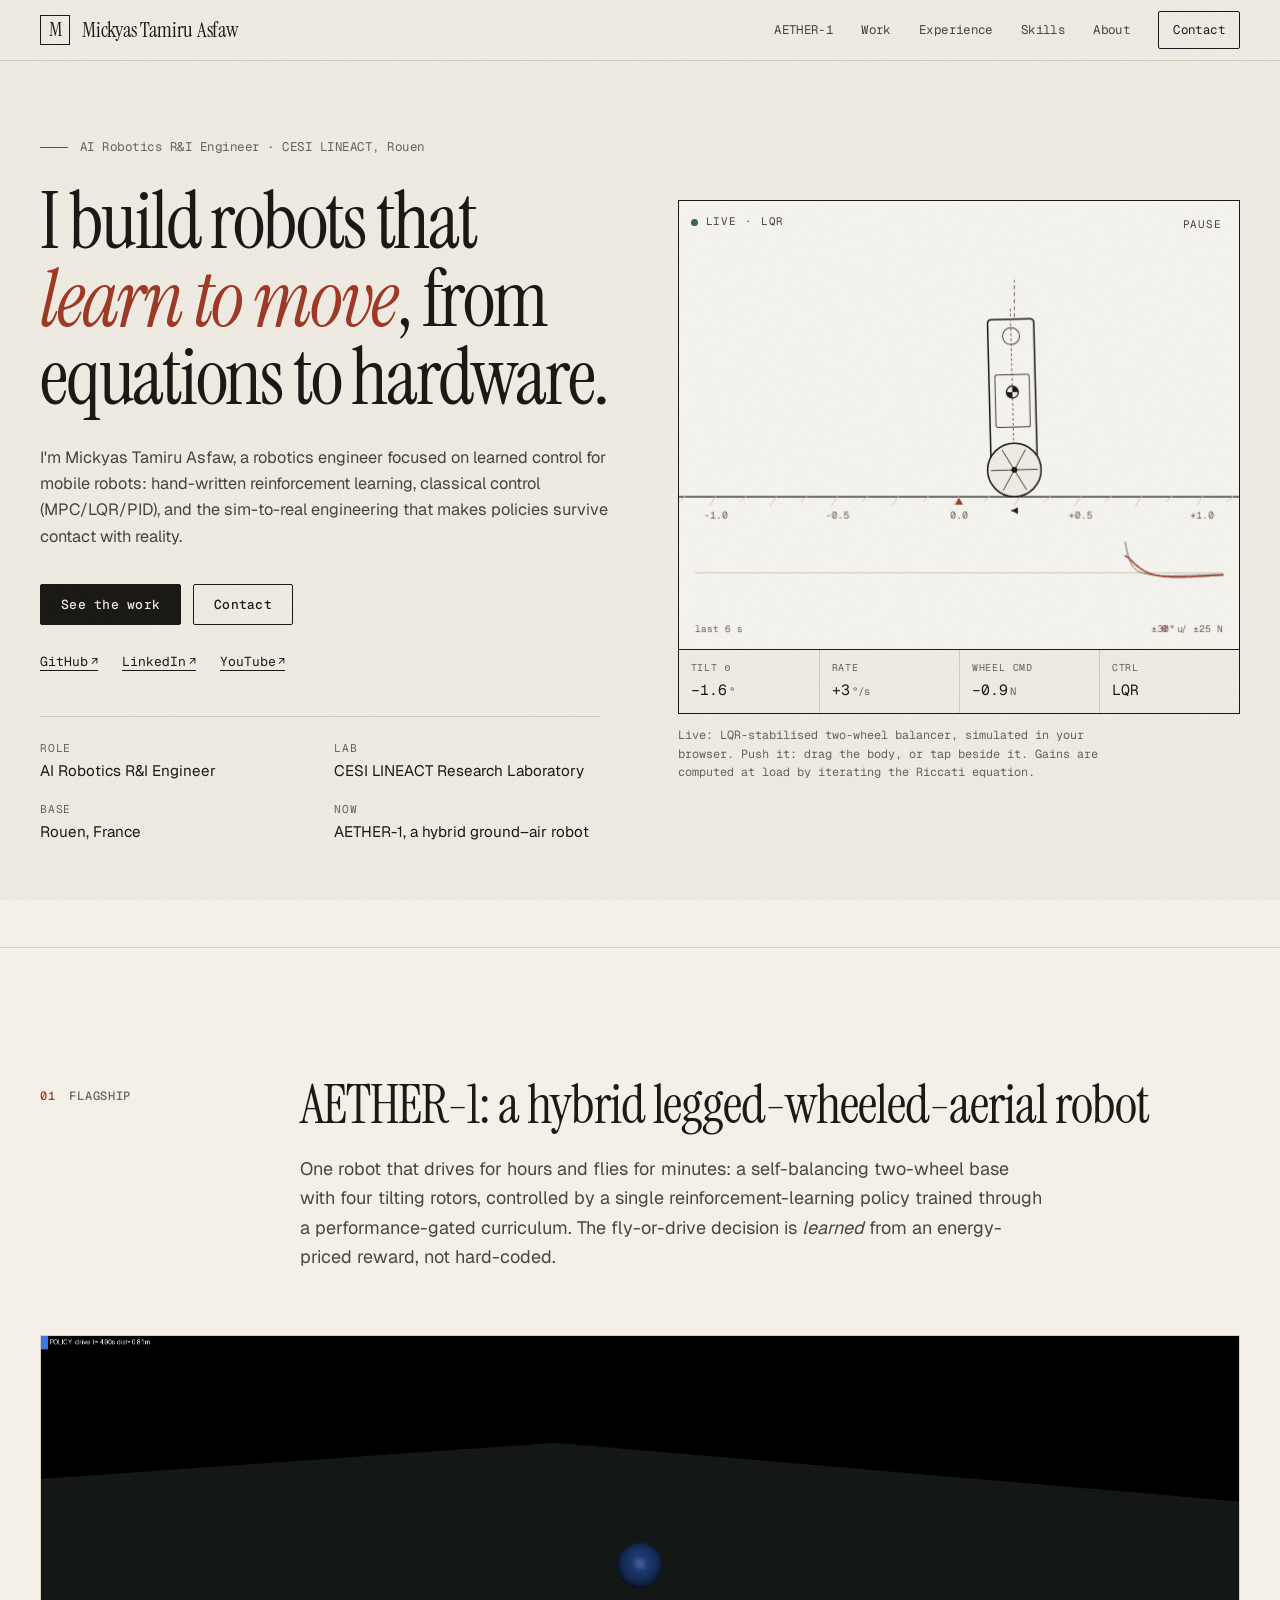
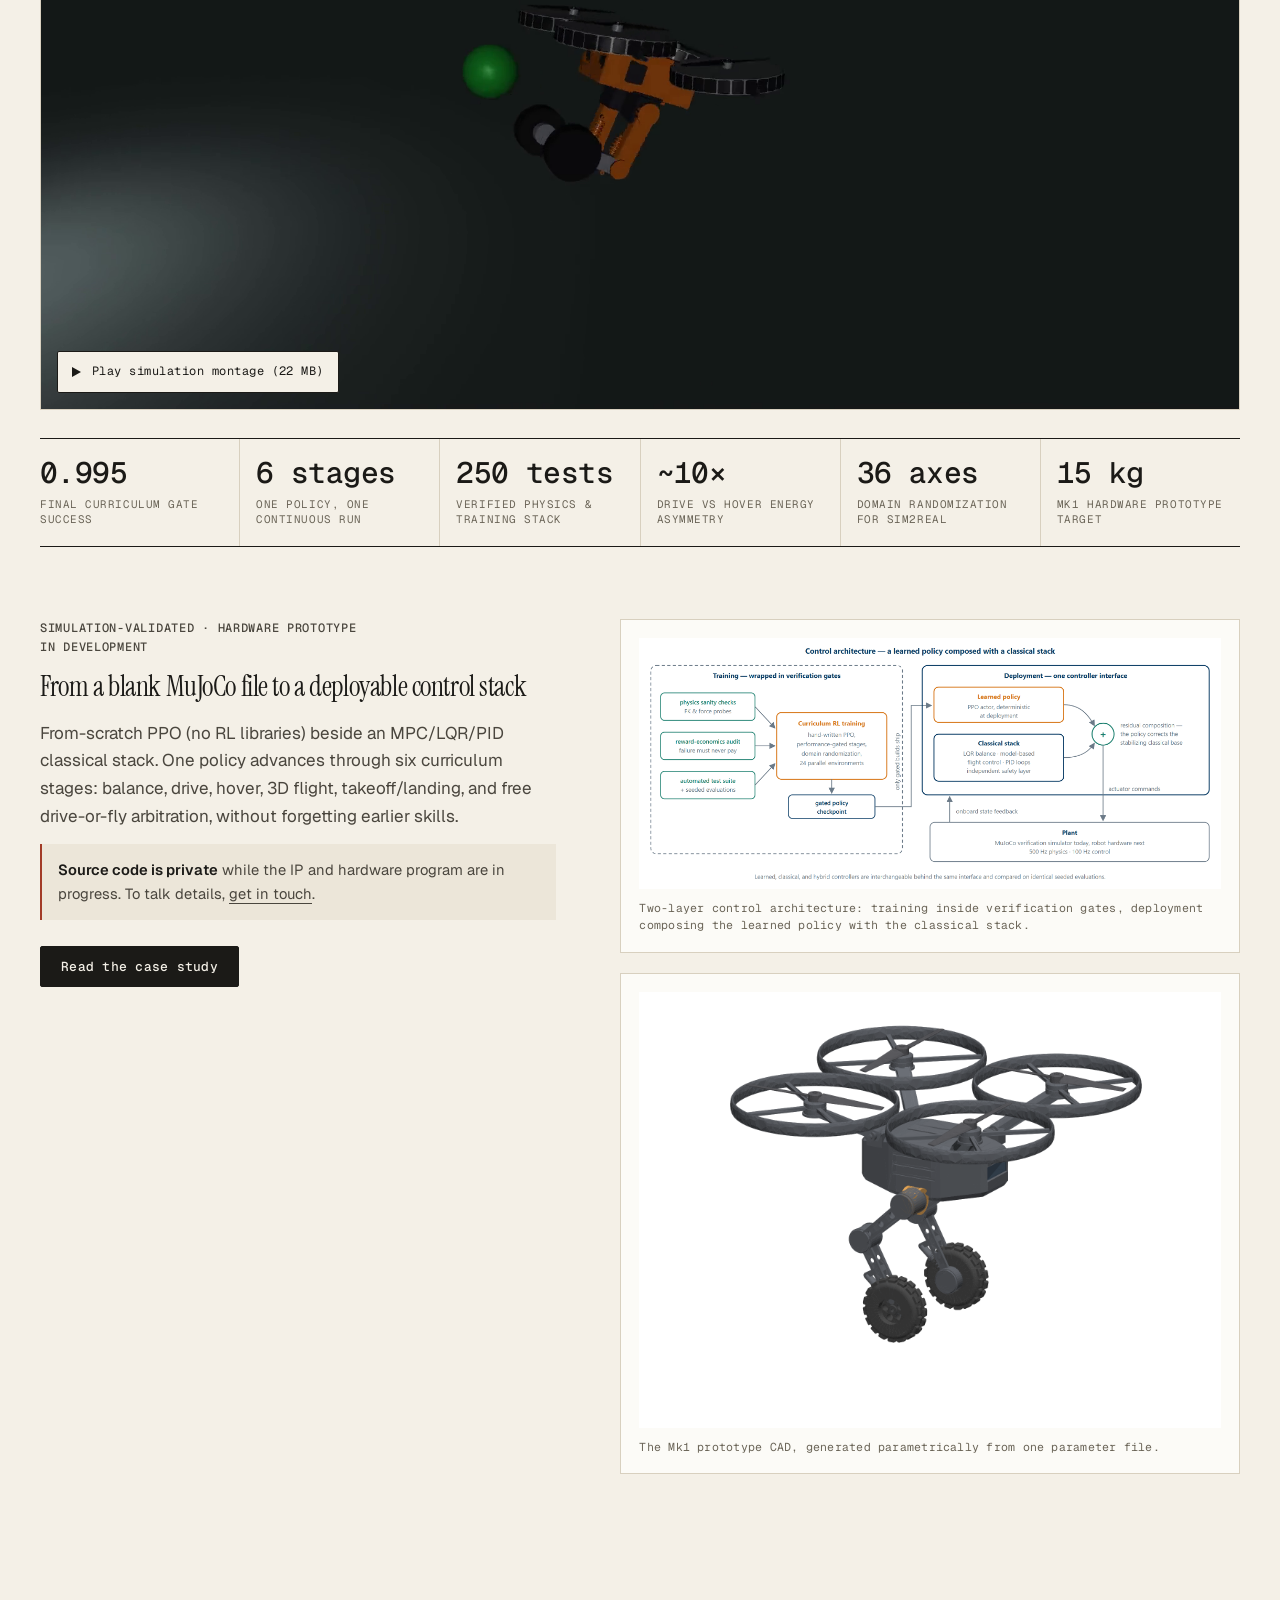
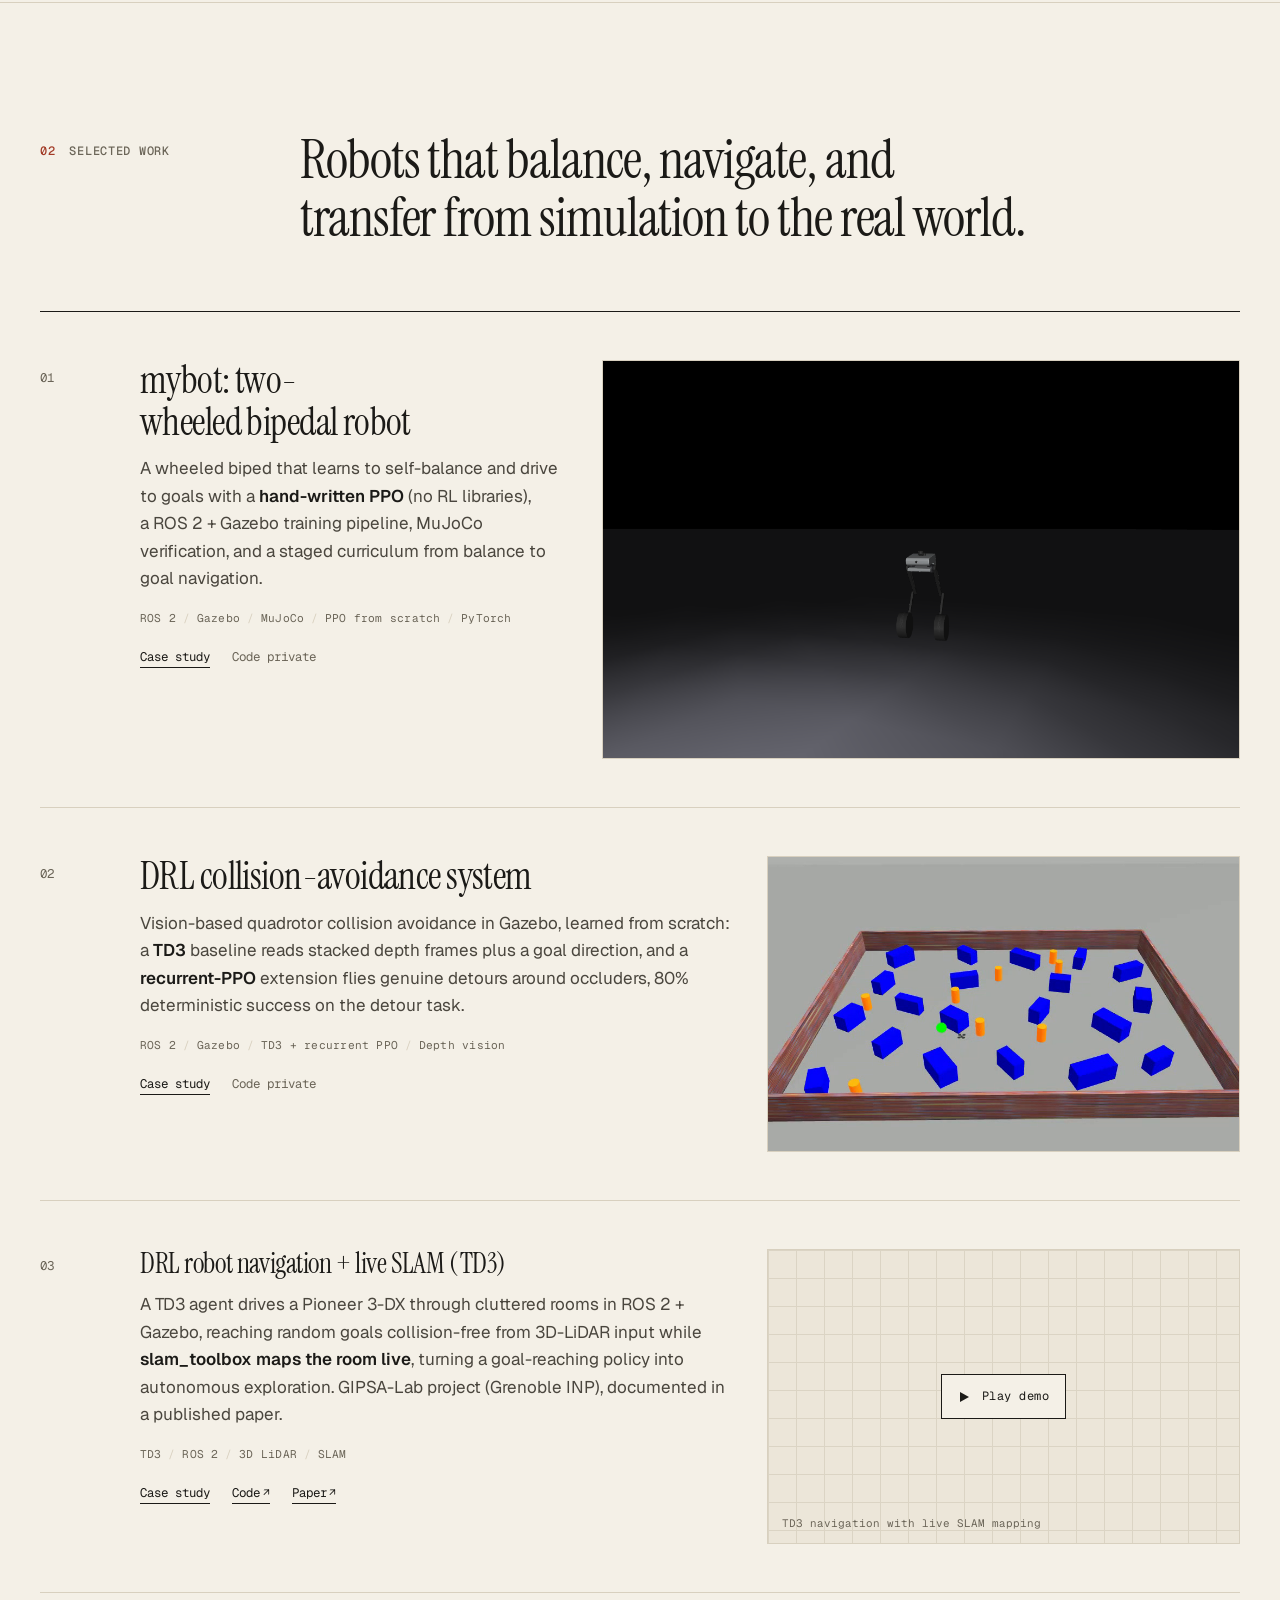
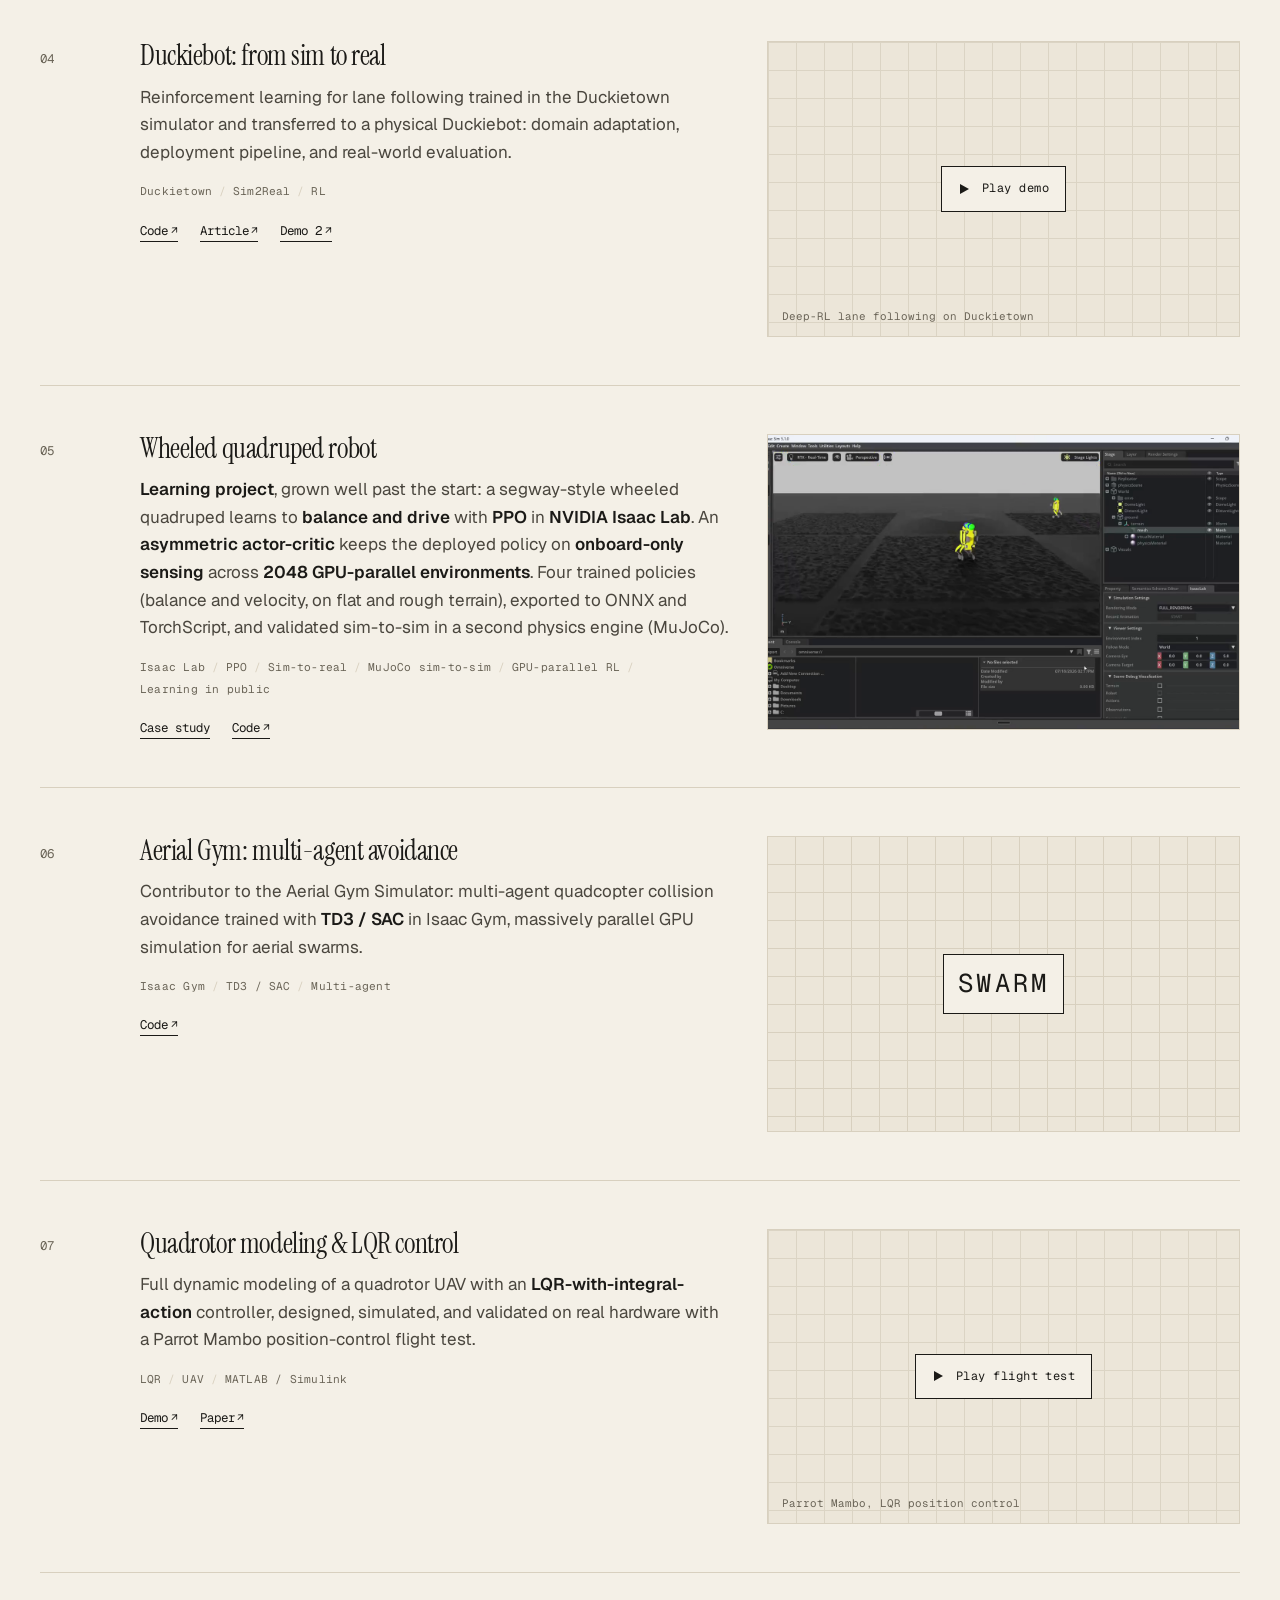
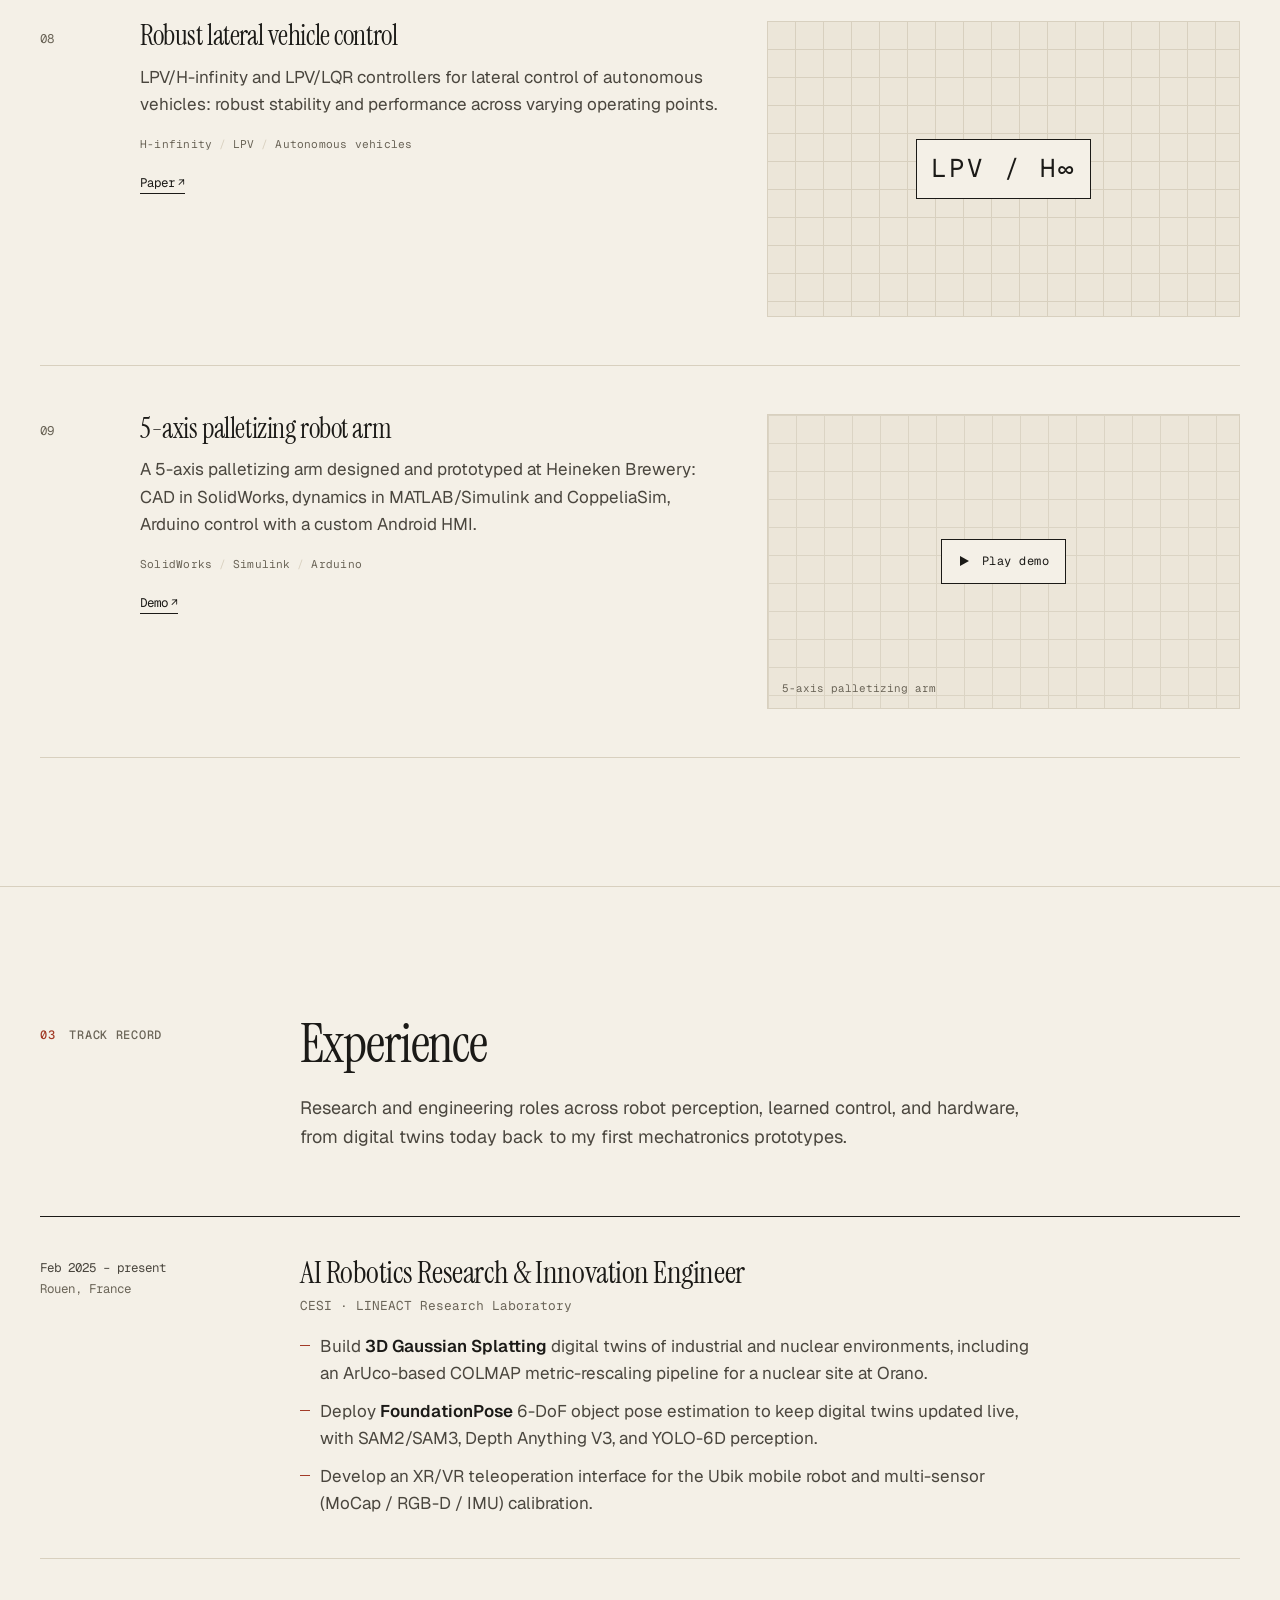
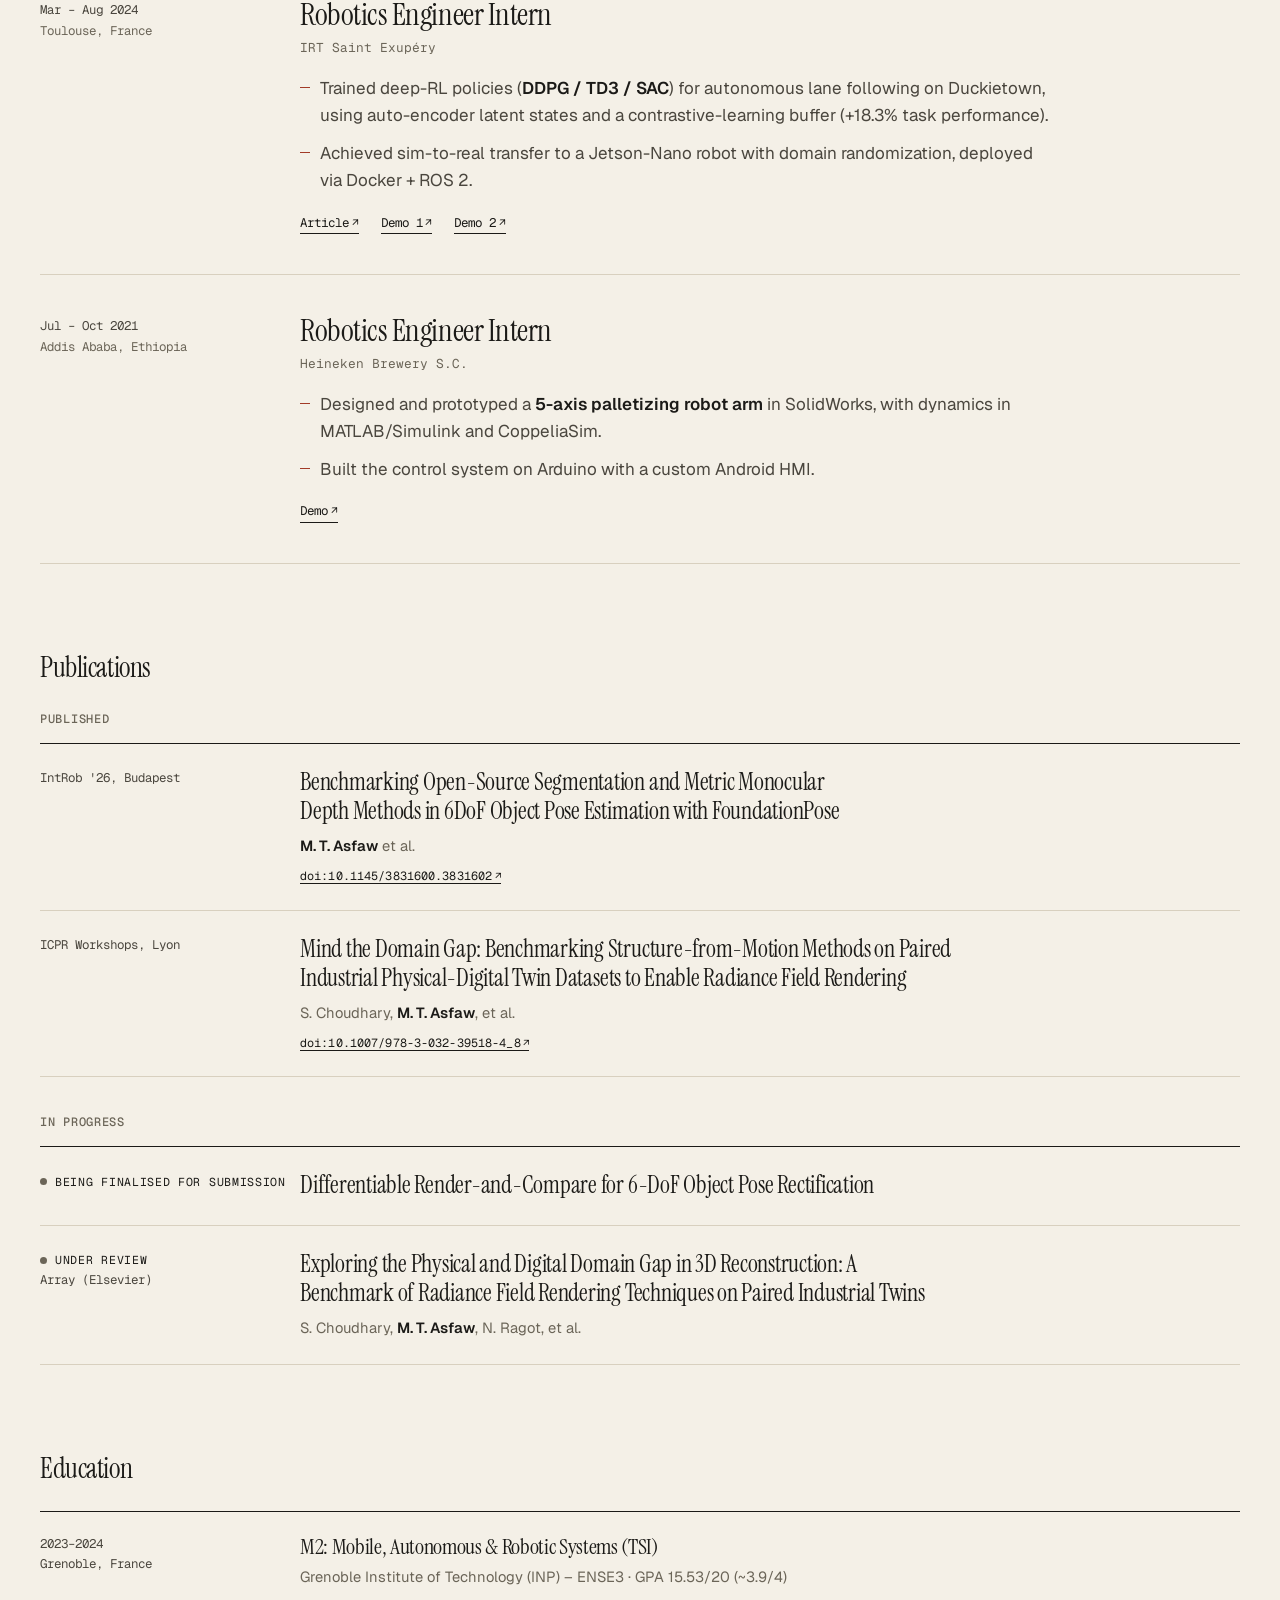
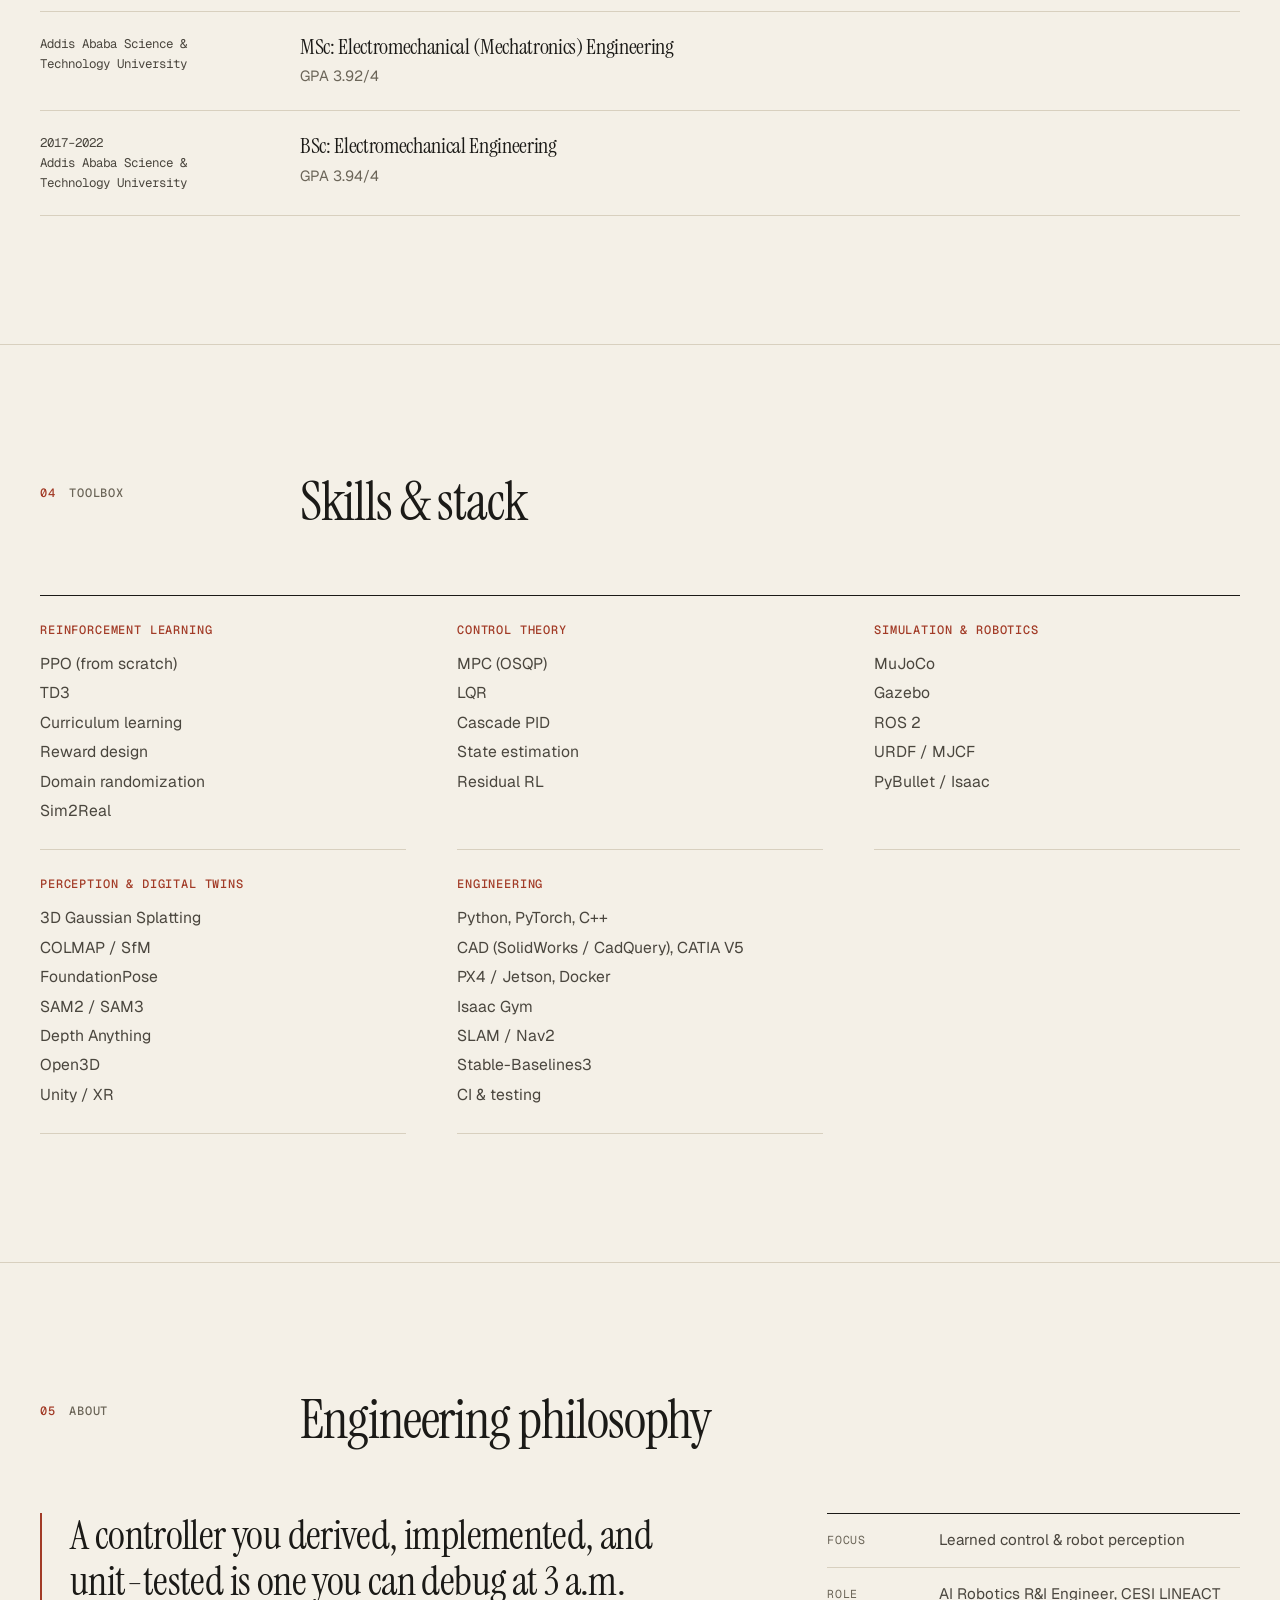
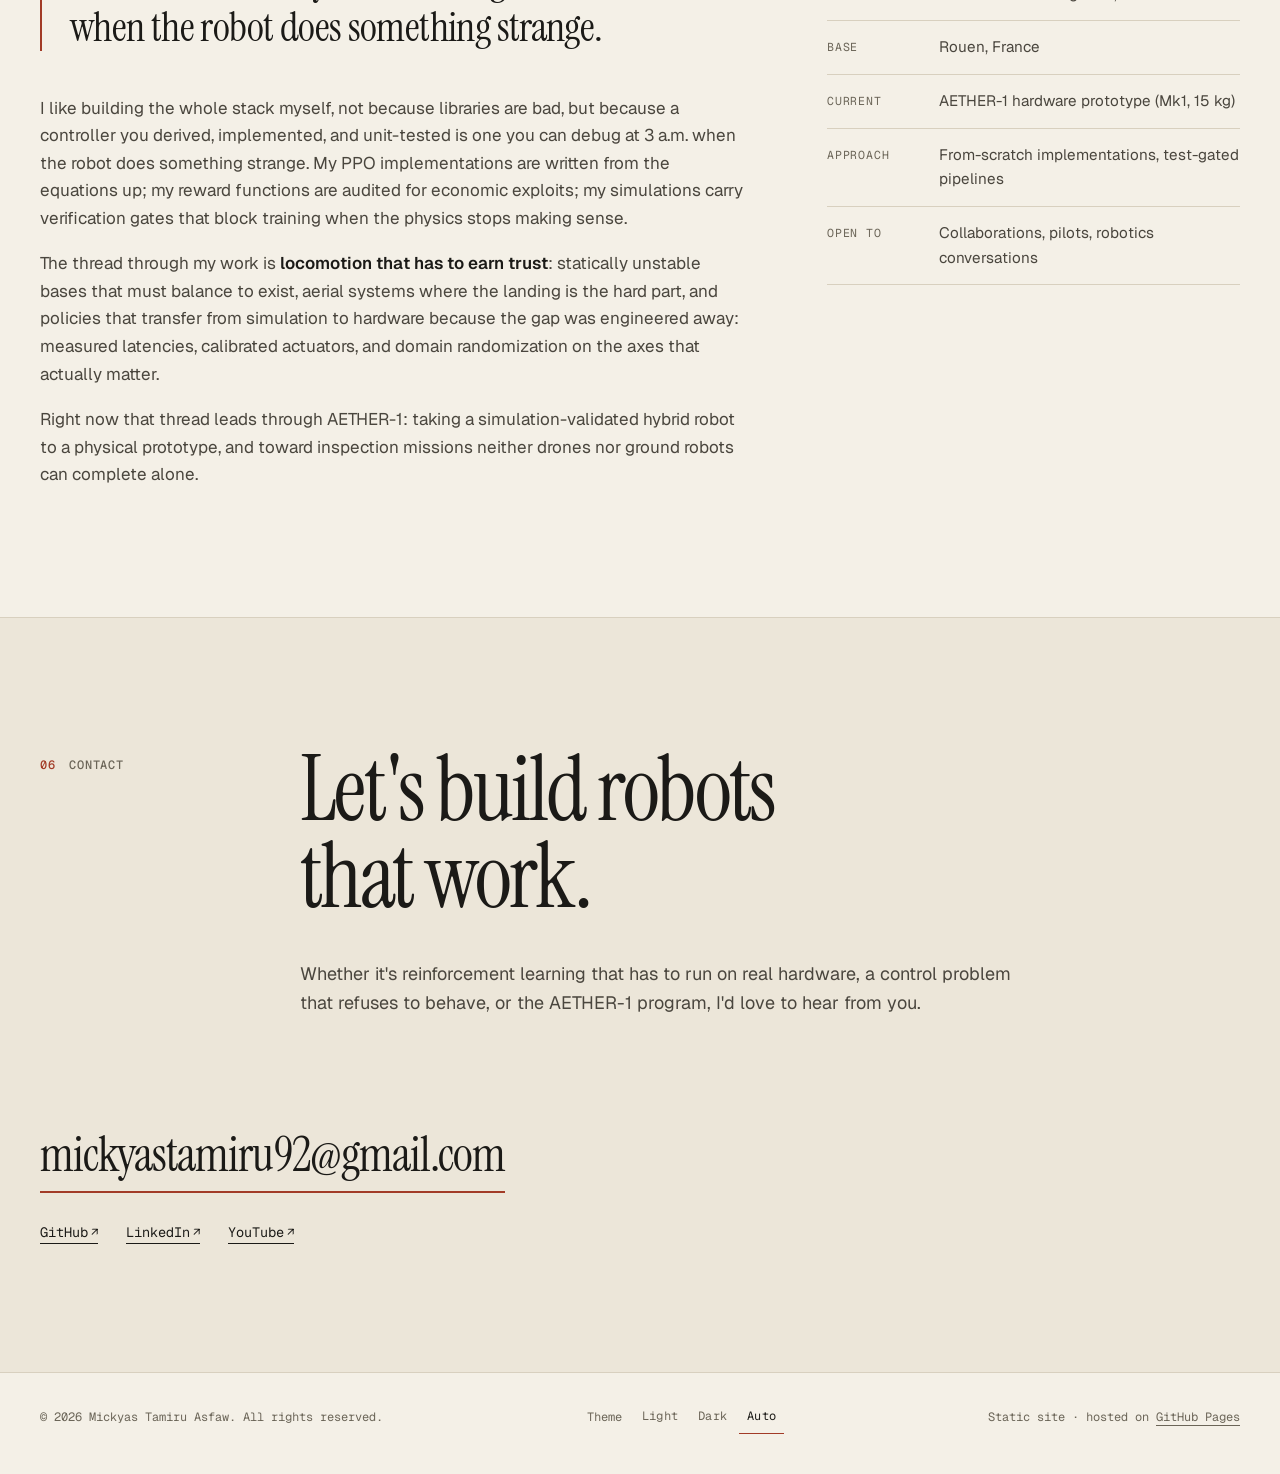
==== commit 260df886: "Redesign: paper/dark design system, live LQR balancer hero, new index page" ====
--- a/index.html
+++ b/index.html
@@ -3,472 +3,425 @@
 <head>
 <meta charset="utf-8">
 <meta name="viewport" content="width=device-width, initial-scale=1">
-<title>Mickyas Tamiru Asfaw: Robotics · Reinforcement Learning · Control</title>
-<meta name="description" content="Robotics engineer building robots that learn to move: hybrid ground-air robots, from-scratch reinforcement learning, classical control, and sim-to-real.">
-<meta property="og:title" content="Mickyas Tamiru Asfaw: Robotics Engineer">
-<meta property="og:description" content="Hybrid ground-air robots, from-scratch RL, classical control, sim-to-real.">
-<meta property="og:image" content="assets/img/aether1-cad-iso.png">
+<title>Mickyas Tamiru Asfaw | Robotics, reinforcement learning, control</title>
+<meta name="description" content="Mickyas Tamiru Asfaw, AI Robotics R&amp;I Engineer at CESI LINEACT, Rouen. Learned control for mobile robots: from-scratch reinforcement learning, classical control (MPC/LQR/PID) and sim-to-real engineering.">
+<meta name="theme-color" content="#f4f0e7">
+<link rel="canonical" href="https://mickyasta.github.io/">
+<meta property="og:type" content="website">
+<meta property="og:site_name" content="Mickyas Tamiru Asfaw">
+<meta property="og:title" content="Mickyas Tamiru Asfaw | Robotics, reinforcement learning, control">
+<meta property="og:description" content="AI Robotics R&amp;I Engineer. Hybrid ground-air robots, from-scratch RL, classical control, sim-to-real.">
+<meta property="og:url" content="https://mickyasta.github.io/">
+<meta property="og:image" content="https://mickyasta.github.io/assets/img/aether1-cad-iso.png">
+<meta property="og:image:alt" content="CAD render of the AETHER-1 Mk1 hybrid ground-air robot">
+<meta name="twitter:card" content="summary_large_image">
+<meta name="twitter:title" content="Mickyas Tamiru Asfaw | Robotics, reinforcement learning, control">
+<meta name="twitter:description" content="AI Robotics R&amp;I Engineer. Hybrid ground-air robots, from-scratch RL, classical control, sim-to-real.">
+<meta name="twitter:image" content="https://mickyasta.github.io/assets/img/aether1-cad-iso.png">
+<link rel="icon" href="assets/img/favicon.svg" type="image/svg+xml">
+<script>document.documentElement.classList.add("js");try{var t=localStorage.getItem("theme");if(t==="light"||t==="dark")document.documentElement.setAttribute("data-theme",t)}catch(e){}</script>
 <link rel="preconnect" href="https://fonts.googleapis.com">
 <link rel="preconnect" href="https://fonts.gstatic.com" crossorigin>
-<link href="https://fonts.googleapis.com/css2?family=Inter:wght@400;500;600;700;800&family=JetBrains+Mono:wght@400;700&display=swap" rel="stylesheet">
+<link href="https://fonts.googleapis.com/css2?family=Geist:wght@400;500;600&amp;family=Geist+Mono:wght@400;500&amp;family=Instrument+Serif:ital@0;1&amp;display=swap" rel="stylesheet">
 <link rel="stylesheet" href="assets/css/style.css">
-<link rel="icon" href="data:image/svg+xml,<svg xmlns='http://www.w3.org/2000/svg' viewBox='0 0 100 100'><text y='0.9em' font-size='90'>&#129302;</text></svg>">
 </head>
 <body>
-
-<nav class="nav">
-  <div class="nav-inner">
-    <a class="nav-logo" href="#top">mickyas<span class="tick">@</span>robotics<span class="tick">:~$</span></a>
-    <div class="nav-links">
-      <a href="#aether">AETHER-1</a>
-      <a href="#projects">Projects</a>
-      <a href="#experience">Experience</a>
-      <a href="#skills">Skills</a>
-      <a href="#about">About</a>
-      <a class="nav-cta" href="mailto:mickyastamiru92@gmail.com">Contact</a>
-    </div>
-  </div>
-</nav>
-
-<header class="hero" id="top">
-  <div class="wrap">
-    <div class="hero-kicker">// robotics · reinforcement learning · control</div>
-    <h1>I build robots that <span class="grad">learn to move</span>, from equations to hardware.</h1>
-    <p class="hero-sub">
-      I'm <strong>Mickyas Tamiru Asfaw</strong>, a robotics engineer focused on learned control for
-      mobile robots: hand-written reinforcement learning, classical control (MPC/LQR/PID),
-      and the sim-to-real engineering that makes policies survive contact with reality.
-    </p>
-    <div class="hero-meta">
-      <span>&#128205; Rouen, France</span>
-      <span>&#128188; AI Robotics R&amp;I Engineer &middot; CESI LINEACT Research Lab</span>
-      <span>&#129302; Currently building: AETHER-1, a hybrid ground&ndash;air robot</span>
-    </div>
-    <div class="hero-actions">
-      <a class="btn btn-primary" href="#aether">Flagship project &#8595;</a>
-      <a class="btn btn-ghost" href="https://github.com/MickyasTA" target="_blank" rel="noopener">GitHub &#8599;</a>
-    </div>
+<a class="skip" href="#main">Skip to content</a>
+
+<header class="nav">
+  <div class="wrap nav-inner">
+    <a class="brand" href="#top" aria-label="Mickyas Tamiru Asfaw, back to top"><span class="brand-mark" aria-hidden="true">M</span><span class="brand-name">Mickyas Tamiru Asfaw</span></a>
+    <nav aria-label="Primary">
+      <ul class="nav-links">
+        <li><a href="#flagship">AETHER-1</a></li>
+        <li><a href="#work">Work</a></li>
+        <li><a href="#experience">Experience</a></li>
+        <li><a href="#skills">Skills</a></li>
+        <li><a href="#about">About</a></li>
+        <li><a class="nav-cta" href="#contact">Contact</a></li>
+      </ul>
+    </nav>
   </div>
 </header>
 
-<section id="aether">
-  <div class="wrap">
-    <div class="sec-kicker">Flagship</div>
-    <h2 class="sec-title">AETHER-1: hybrid legged-wheeled-aerial robot</h2>
-    <p class="sec-lead">
-      One robot that drives for hours and flies for minutes: a self-balancing two-wheel base with
-      four tilting rotors, controlled by a single reinforcement-learning policy trained through a
-      performance-gated curriculum, with the fly-vs-drive decision <em>learned</em> from an
-      energy-priced reward, not hard-coded.
-    </p>
-
-    <div class="featured reveal">
-      <div class="featured-media">
-        <video autoplay controls muted loop playsinline preload="metadata" poster="assets/img/aether1-sim-frame.png" src="assets/video/aether1_sim_v2.mp4"></video>
-      </div>
-      <div class="featured-body">
-        <div class="featured-tag">SIMULATION-VALIDATED &middot; HARDWARE PROTOTYPE IN DEVELOPMENT</div>
+<main id="main">
+
+<section class="hero" id="top">
+  <div class="wrap hero-grid">
+    <div class="hero-copy">
+      <p class="eyebrow rise" style="--i:0">AI Robotics R&amp;I Engineer &middot; CESI LINEACT, Rouen</p>
+      <h1 class="rise" style="--i:1">I build robots that <em>learn to move</em>, from equations to hardware.</h1>
+      <p class="hero-sub rise" style="--i:2">
+        I'm Mickyas Tamiru Asfaw, a robotics engineer focused on learned control for mobile robots:
+        hand-written reinforcement learning, classical control (MPC/LQR/PID), and the sim-to-real
+        engineering that makes policies survive contact with reality.
+      </p>
+      <div class="hero-actions rise" style="--i:3">
+        <a class="btn btn-solid" href="#work">See the work</a>
+        <a class="btn btn-line" href="#contact">Contact</a>
+      </div>
+      <ul class="hero-links rise" style="--i:4">
+        <li><a class="link ext" href="https://github.com/MickyasTA" target="_blank" rel="noopener">GitHub</a></li>
+        <li><a class="link ext" href="https://www.linkedin.com/in/mickyas-tamiru-asfaw-1409271a6/" target="_blank" rel="noopener">LinkedIn</a></li>
+        <li><a class="link ext" href="https://www.youtube.com/@engineering_design" target="_blank" rel="noopener">YouTube</a></li>
+      </ul>
+      <dl class="hero-facts rise" style="--i:5">
+        <div><dt>Role</dt><dd>AI Robotics R&amp;I Engineer</dd></div>
+        <div><dt>Lab</dt><dd>CESI LINEACT Research Laboratory</dd></div>
+        <div><dt>Base</dt><dd>Rouen, France</dd></div>
+        <div><dt>Now</dt><dd>AETHER-1, a hybrid ground&ndash;air robot</dd></div>
+      </dl>
+    </div>
+
+    <figure class="sim rise" id="sim" style="--i:2">
+      <div class="sim-frame">
+        <canvas role="img" aria-label="Interactive simulation of a two-wheeled self-balancing robot stabilised by an LQR controller. Drag the robot or tap beside it to push it and watch it recover."></canvas>
+        <div class="sim-chip"><i aria-hidden="true"></i><span>Live &middot; LQR</span></div>
+        <button class="sim-toggle" type="button" aria-pressed="false">Pause</button>
+      </div>
+      <dl class="sim-readout" aria-label="Live controller readouts">
+        <div><dt>Tilt &theta;</dt><dd data-o="th">+0.0<small>&deg;</small></dd></div>
+        <div><dt>Rate</dt><dd data-o="w">+0<small>&deg;/s</small></dd></div>
+        <div><dt>Wheel cmd</dt><dd data-o="u">+0.0<small>N</small></dd></div>
+        <div><dt>Ctrl</dt><dd data-o="c">LQR</dd></div>
+      </dl>
+      <figcaption>Live: LQR-stabilised two-wheel balancer, simulated in your browser. Push it: drag the body, or tap beside it. Gains are computed at load by iterating the Riccati equation.</figcaption>
+    </figure>
+  </div>
+</section>
+
+<section class="section" id="flagship">
+  <div class="wrap">
+    <header class="sec-head reveal">
+      <p class="label"><b>01</b> Flagship</p>
+      <h2 class="sec-title">AETHER-1: a hybrid legged-wheeled-aerial robot</h2>
+      <p class="sec-lead">
+        One robot that drives for hours and flies for minutes: a self-balancing two-wheel base with
+        four tilting rotors, controlled by a single reinforcement-learning policy trained through a
+        performance-gated curriculum. The fly-or-drive decision is <em>learned</em> from an
+        energy-priced reward, not hard-coded.
+      </p>
+    </header>
+
+    <div class="media-frame reveal">
+      <video data-click data-label="Play simulation montage (22 MB)" controls muted loop playsinline preload="none" poster="assets/img/aether1-sim-frame.png" src="assets/video/aether1_sim_v2.mp4" aria-label="Montage of the AETHER-1 policy balancing, driving and flying in the verification simulator"></video>
+    </div>
+
+    <dl class="datastrip reveal">
+      <div><dt>final curriculum gate success</dt><dd>0.995</dd></div>
+      <div><dt>one policy, one continuous run</dt><dd>6 stages</dd></div>
+      <div><dt>verified physics &amp; training stack</dt><dd>250 tests</dd></div>
+      <div><dt>drive vs hover energy asymmetry</dt><dd>~10&times;</dd></div>
+      <div><dt>domain randomization for sim2real</dt><dd>36 axes</dd></div>
+      <div><dt>Mk1 hardware prototype target</dt><dd>15 kg</dd></div>
+    </dl>
+
+    <div class="case-grid">
+      <div class="case-copy reveal">
+        <p class="label" style="margin-bottom:14px">Simulation-validated &middot; hardware prototype in development</p>
         <h3>From a blank MuJoCo file to a deployable control stack</h3>
         <p>
-          From-scratch PPO (no RL libraries) beside an MPC/LQR/PID classical stack; one policy
+          From-scratch PPO (no RL libraries) beside an MPC/LQR/PID classical stack. One policy
           advances through six curriculum stages: balance, drive, hover, 3D flight,
           takeoff/landing, and free drive-or-fly arbitration, without forgetting earlier skills.
         </p>
-        <div class="fact-row">
-          <div class="fact"><b>0.995</b><span>final curriculum gate success</span></div>
-          <div class="fact"><b>6 stages</b><span>one policy, one continuous run</span></div>
-          <div class="fact"><b>250 tests</b><span>verified physics &amp; training stack</span></div>
-          <div class="fact"><b>~10&times;</b><span>drive vs hover energy asymmetry</span></div>
-          <div class="fact"><b>36 axes</b><span>domain randomization for sim2real</span></div>
-          <div class="fact"><b>15 kg</b><span>Mk1 hardware prototype target</span></div>
-        </div>
-        <div class="featured-foot">
-          <a class="btn btn-primary" href="projects/aether-1.html">Project deep dive &#8594;</a>
-          <span class="lock-note">&#128274; Code private: IP &amp; hardware program in progress</span>
-        </div>
-      </div>
-    </div>
-  </div>
-</section>
-
-<section id="projects" style="background: var(--bg-soft);">
-  <div class="wrap">
-    <div class="sec-kicker">Selected work</div>
-    <h2 class="sec-title">Projects</h2>
-    <p class="sec-lead">Robots that balance, navigate, and transfer from simulation to the real world.</p>
-
-    <div class="grid">
-
-      <article class="card reveal">
-        <div class="card-media">
-          <video autoplay controls muted loop playsinline preload="metadata" poster="assets/img/mybot-render.png" src="assets/video/mujoco_balance_stable.mp4"></video>
-        </div>
-        <div class="card-body">
-          <h4>mybot: two-wheeled bipedal robot</h4>
-          <p>
-            A wheeled biped that learns to self-balance and drive to goals with a
-            <strong>hand-written PPO</strong> (no RL libraries), ROS 2 + Gazebo training
-            pipeline, MuJoCo verification, staged curriculum from balance to goal navigation.
-          </p>
-          <div class="tags">
-            <span class="tag">ROS 2</span><span class="tag">Gazebo</span><span class="tag">MuJoCo</span>
-            <span class="tag">PPO from scratch</span><span class="tag">PyTorch</span>
-          </div>
-          <div class="card-foot">
-            <a href="projects/mybot.html">Details &#8594;</a>
-            <span class="private">&#128274; Code private</span>
-          </div>
-        </div>
-      </article>
-
-      <article class="card reveal">
-        <div class="card-media">
-          <video autoplay controls muted loop playsinline preload="metadata" poster="assets/img/collision-ppo-detour-poster.png" src="assets/video/collision-ppo-detour-gazebo.mp4"></video>
-        </div>
-        <div class="card-body">
-          <h4>DRL collision-avoidance system</h4>
-          <p>
-            Vision-based quadrotor collision avoidance in Gazebo, learned from scratch: a
-            <strong>TD3</strong> baseline reads stacked depth frames plus a goal direction, and a
-            <strong>recurrent-PPO</strong> extension flies genuine detours around occluders,
-            80% deterministic success on the detour task.
-          </p>
-          <div class="tags">
-            <span class="tag">ROS 2</span><span class="tag">Gazebo</span><span class="tag">TD3 + recurrent PPO</span>
-            <span class="tag">Depth vision</span>
-          </div>
-          <div class="card-foot">
-            <a href="projects/collision-avoidance.html">Details &#8594;</a>
-            <span class="private">&#128274; Code private</span>
-          </div>
-        </div>
-      </article>
-
-
-      <article class="card reveal">
-        <div class="card-media">
-          <iframe src="https://www.youtube-nocookie.com/embed/IRASuKMiOvw?autoplay=1&amp;mute=1&amp;loop=1&amp;playlist=IRASuKMiOvw" title="TD3 robot navigation with live SLAM mapping, demo" loading="lazy" allow="accelerometer; autoplay; clipboard-write; encrypted-media; gyroscope; picture-in-picture" allowfullscreen></iframe>
-        </div>
-        <div class="card-body">
-          <h4>DRL robot navigation + live SLAM (TD3)</h4>
-          <p>
-            A TD3 agent drives a Pioneer 3-DX through cluttered rooms in ROS 2 + Gazebo, reaching
-            random goals collision-free from 3D-LiDAR input while <strong>slam_toolbox maps the room
-            live</strong>, turning a goal-reaching policy into autonomous exploration. GIPSA-Lab
-            project (Grenoble INP), documented in a published paper.
-          </p>
-          <div class="tags">
-            <span class="tag">TD3</span><span class="tag">ROS 2</span><span class="tag">3D LiDAR</span><span class="tag">SLAM</span>
-          </div>
-          <div class="card-foot">
-            <a href="projects/drl-navigation.html">Details &#8594;</a>
-            <a href="https://github.com/MickyasTA/DRL_robot_navigation_ros2" target="_blank" rel="noopener">Code &#8599;</a>
-            <a href="https://www.researchgate.net/publication/380875371_Controlling_a_Mobile_Robot_Using_ROS2_and_Machine_Learning" target="_blank" rel="noopener">Paper &#8599;</a>
-          </div>
-        </div>
-      </article>
-
-      <article class="card reveal">
-        <div class="card-media">
-          <iframe src="https://www.youtube-nocookie.com/embed/6GN9yh_nj5E?autoplay=1&amp;mute=1&amp;loop=1&amp;playlist=6GN9yh_nj5E" title="Deep-RL autonomous lane following on Duckietown, demo" loading="lazy" allow="accelerometer; autoplay; clipboard-write; encrypted-media; gyroscope; picture-in-picture" allowfullscreen></iframe>
-        </div>
-        <div class="card-body">
-          <h4>Duckiebot: from sim to real</h4>
-          <p>
-            Reinforcement learning for lane following trained in the Duckietown simulator and
-            transferred to a physical Duckiebot, domain adaptation, deployment pipeline, and
-            real-world evaluation.
-          </p>
-          <div class="tags">
-            <span class="tag">Duckietown</span><span class="tag">Sim2Real</span><span class="tag">RL</span>
-          </div>
-          <div class="card-foot">
-            <a href="https://github.com/MickyasTA/Duckiebot_From-SIM-to-Real" target="_blank" rel="noopener">Code &#8599;</a>
-            <a href="https://duckietown.com/deep-reinforcement-learning-for-autonomous-lane-following/" target="_blank" rel="noopener">Article &#8599;</a>
-            <a href="https://www.youtube.com/watch?v=UU6YHIyoIJ0" target="_blank" rel="noopener">Demo 2 &#8599;</a>
-          </div>
-        </div>
-      </article>
-
-      <article class="card reveal">
-        <div class="card-media">
-          <video autoplay controls muted loop playsinline preload="metadata" poster="assets/img/wquad-demo-poster.png" src="assets/video/wquad-demo.mp4"></video>
-        </div>
-        <div class="card-body">
-          <h4>Wheeled quadruped robot</h4>
-          <p>
-            <strong>Learning project</strong>, grown well past the start: a segway-style wheeled
-            quadruped learns to <strong>balance and drive</strong> with <strong>PPO</strong> in
-            <strong>NVIDIA Isaac Lab</strong>. An <strong>asymmetric actor-critic</strong> keeps the
-            deployed policy on <strong>onboard-only sensing</strong> across <strong>2048 GPU-parallel
-            environments</strong>. Four trained policies (balance and velocity, on flat and rough
-            terrain), exported to ONNX and TorchScript, and validated sim-to-sim in a second physics
-            engine (MuJoCo).
-          </p>
-          <div class="tags">
-            <span class="tag">Isaac Lab</span><span class="tag">PPO</span><span class="tag">Sim-to-real</span><span class="tag">MuJoCo sim-to-sim</span><span class="tag">GPU-parallel RL</span><span class="tag">Learning in public</span>
-          </div>
-          <div class="card-foot">
-            <a href="projects/wheeled-quadruped.html">Details &#8594;</a>
-            <a href="https://github.com/MickyasTA/wheeled_quadruped_robot" target="_blank" rel="noopener">Code &#8599;</a>
-          </div>
-        </div>
-      </article>
-
-      <article class="card reveal">
-        <div class="card-media pattern"><span>SWARM</span></div>
-        <div class="card-body">
-          <h4>Aerial Gym: multi-agent avoidance</h4>
-          <p>
-            Contributor to the Aerial Gym Simulator: multi-agent quadcopter collision
-            avoidance trained with <strong>TD3 / SAC</strong> in Isaac Gym, massively parallel
-            GPU simulation for aerial swarms.
-          </p>
-          <div class="tags">
-            <span class="tag">Isaac Gym</span><span class="tag">TD3 / SAC</span><span class="tag">Multi-agent</span>
-          </div>
-          <div class="card-foot">
-            <a href="https://github.com/MickyasTA/aerial_gym_simulator" target="_blank" rel="noopener">Code &#8599;</a>
-          </div>
-        </div>
-      </article>
-
-      <article class="card reveal">
-        <div class="card-media">
-          <iframe src="https://www.youtube-nocookie.com/embed/qmciAbd4ehE?autoplay=1&amp;mute=1&amp;loop=1&amp;playlist=qmciAbd4ehE&amp;rel=0&amp;modestbranding=1&amp;playsinline=1" title="Parrot Mambo quadrotor: LQR position-control flight test" loading="lazy" allow="accelerometer; autoplay; clipboard-write; encrypted-media; gyroscope; picture-in-picture" allowfullscreen></iframe>
-        </div>
-        <div class="card-body">
-          <h4>Quadrotor modeling &amp; LQR control</h4>
-          <p>
-            Full dynamic modeling of a quadrotor UAV with an <strong>LQR-with-integral-action</strong>
-            controller, designed, simulated, and validated on real hardware with a Parrot Mambo
-            position-control flight test.
-          </p>
-          <div class="tags">
-            <span class="tag">LQR</span><span class="tag">UAV</span><span class="tag">MATLAB / Simulink</span>
-          </div>
-          <div class="card-foot">
-            <a href="https://www.youtube.com/watch?v=qmciAbd4ehE" target="_blank" rel="noopener">Demo &#8599;</a>
-            <a href="https://www.researchgate.net/publication/380970706_Modeling_and_Control_Design_of_Quadrotor_UAV_using_LQR_controller_with_Integral_Action" target="_blank" rel="noopener">Paper &#8599;</a>
-          </div>
-        </div>
-      </article>
-
-      <article class="card reveal">
-        <div class="card-media pattern"><span>LPV / H&#8734;</span></div>
-        <div class="card-body">
-          <h4>Robust lateral vehicle control</h4>
-          <p>
-            LPV/H-infinity and LPV/LQR controllers for lateral control of autonomous
-            vehicles, robust stability and performance across varying operating points.
-          </p>
-          <div class="tags">
-            <span class="tag">H-infinity</span><span class="tag">LPV</span><span class="tag">Autonomous vehicles</span>
-          </div>
-          <div class="card-foot">
-            <a href="https://www.researchgate.net/publication/380970938_Design_and_analysis_of_an_H-infinity_controller_for_a_Clutch_and_Anti-Roll_systems" target="_blank" rel="noopener">Paper &#8599;</a>
-          </div>
-        </div>
-      </article>
-
-      <article class="card reveal">
-        <div class="card-media">
-          <iframe src="https://www.youtube-nocookie.com/embed/ENkWMesq81U?autoplay=1&amp;mute=1&amp;loop=1&amp;playlist=ENkWMesq81U" title="5-axis palletizing robot arm, demo" loading="lazy" allow="accelerometer; autoplay; clipboard-write; encrypted-media; gyroscope; picture-in-picture" allowfullscreen></iframe>
-        </div>
-        <div class="card-body">
-          <h4>5-axis palletizing robot arm</h4>
-          <p>
-            A 5-axis palletizing arm designed and prototyped at Heineken Brewery, CAD in
-            SolidWorks, dynamics in MATLAB/Simulink and CoppeliaSim, Arduino control with a
-            custom Android HMI.
-          </p>
-          <div class="tags">
-            <span class="tag">SolidWorks</span><span class="tag">Simulink</span><span class="tag">Arduino</span>
-          </div>
-          <div class="card-foot">
-            <a href="https://www.youtube.com/watch?v=ENkWMesq81U" target="_blank" rel="noopener">Demo &#8599;</a>
-          </div>
-        </div>
-      </article>
-
-    </div>
-  </div>
-</section>
-
-<section id="experience" style="background: var(--bg-soft);">
-  <div class="wrap">
-    <div class="sec-kicker">Track record</div>
-    <h2 class="sec-title">Experience</h2>
-    <p class="sec-lead">Research and engineering roles across robot perception, learned control, and hardware, from digital twins today back to my first mechatronics prototypes.</p>
-
-    <div class="timeline">
-
-      <article class="exp reveal">
-        <div class="exp-head">
+        <p class="note"><strong>Source code is private</strong> while the IP and hardware program are in progress. To talk details, <a class="link" href="mailto:mickyastamiru92@gmail.com">get in touch</a>.</p>
+        <div class="case-actions">
+          <a class="btn btn-solid" href="projects/aether-1.html">Read the case study</a>
+        </div>
+      </div>
+      <div class="plates reveal">
+        <figure class="plate">
+          <img src="assets/img/aether1-architecture.png" width="2220" height="960" loading="lazy" decoding="async" alt="Architecture diagram: curriculum RL training wrapped in verification gates produces gated policy checkpoints; at deployment a learned policy and a classical LQR/MPC/PID stack are composed residually behind one controller interface driving the MuJoCo plant">
+          <p class="plate-cap dark">Two-layer control architecture: training inside verification gates, deployment composing the learned policy with the classical stack.</p>
+        </figure>
+        <figure class="plate">
+          <img src="assets/img/aether1-cad-iso.png" width="1600" height="1200" loading="lazy" decoding="async" alt="AETHER-1 Mk1 CAD model, isometric view: four ducted rotors above a body with two wheeled legs">
+          <p class="plate-cap dark">The Mk1 prototype CAD, generated parametrically from one parameter file.</p>
+        </figure>
+      </div>
+    </div>
+  </div>
+</section>
+
+<section class="section" id="work">
+  <div class="wrap">
+    <header class="sec-head reveal">
+      <p class="label"><b>02</b> Selected work</p>
+      <h2 class="sec-title">Robots that balance, navigate, and transfer from simulation to the real world.</h2>
+    </header>
+
+    <ol class="work-list">
+
+      <li class="work-item feature has-case reveal">
+        <span class="work-no">01</span>
+        <div class="work-body">
+          <h3><a href="projects/mybot.html">mybot: two-wheeled bipedal robot</a></h3>
+          <p>A wheeled biped that learns to self-balance and drive to goals with a <strong>hand-written PPO</strong> (no RL libraries), a ROS 2 + Gazebo training pipeline, MuJoCo verification, and a staged curriculum from balance to goal navigation.</p>
+          <ul class="tags"><li>ROS 2</li><li>Gazebo</li><li>MuJoCo</li><li>PPO from scratch</li><li>PyTorch</li></ul>
+          <div class="work-links"><a class="link" href="projects/mybot.html">Case study</a><span class="private">Code private</span></div>
+        </div>
+        <div class="work-media"><div class="media-frame"><video data-auto controls muted loop playsinline preload="none" poster="assets/img/mybot-balance-poster.png" src="assets/video/mujoco_balance_stable.mp4" aria-label="mybot balancing on its wheels in MuJoCo for a full 20-second episode"></video></div></div>
+      </li>
+
+      <li class="work-item feature flip has-case reveal">
+        <span class="work-no">02</span>
+        <div class="work-body">
+          <h3><a href="projects/collision-avoidance.html">DRL collision-avoidance system</a></h3>
+          <p>Vision-based quadrotor collision avoidance in Gazebo, learned from scratch: a <strong>TD3</strong> baseline reads stacked depth frames plus a goal direction, and a <strong>recurrent-PPO</strong> extension flies genuine detours around occluders, 80% deterministic success on the detour task.</p>
+          <ul class="tags"><li>ROS 2</li><li>Gazebo</li><li>TD3 + recurrent PPO</li><li>Depth vision</li></ul>
+          <div class="work-links"><a class="link" href="projects/collision-avoidance.html">Case study</a><span class="private">Code private</span></div>
+        </div>
+        <div class="work-media"><div class="media-frame"><video data-auto controls muted loop playsinline preload="none" poster="assets/img/collision-ppo-detour-poster.png" src="assets/video/collision-ppo-detour-gazebo.mp4" aria-label="Quadrotor flying a detour course around box occluders in Gazebo"></video></div></div>
+      </li>
+
+      <li class="work-item has-case reveal">
+        <span class="work-no">03</span>
+        <div class="work-body">
+          <h3><a href="projects/drl-navigation.html">DRL robot navigation + live SLAM (TD3)</a></h3>
+          <p>A TD3 agent drives a Pioneer 3-DX through cluttered rooms in ROS 2 + Gazebo, reaching random goals collision-free from 3D-LiDAR input while <strong>slam_toolbox maps the room live</strong>, turning a goal-reaching policy into autonomous exploration. GIPSA-Lab project (Grenoble INP), documented in a published paper.</p>
+          <ul class="tags"><li>TD3</li><li>ROS 2</li><li>3D LiDAR</li><li>SLAM</li></ul>
+          <div class="work-links">
+            <a class="link" href="projects/drl-navigation.html">Case study</a>
+            <a class="link ext" href="https://github.com/MickyasTA/DRL_robot_navigation_ros2" target="_blank" rel="noopener">Code</a>
+            <a class="link ext" href="https://www.researchgate.net/publication/380875371_Controlling_a_Mobile_Robot_Using_ROS2_and_Machine_Learning" target="_blank" rel="noopener">Paper</a>
+          </div>
+        </div>
+        <div class="work-media"><a class="media-frame yt" href="https://www.youtube.com/watch?v=IRASuKMiOvw" data-yt="IRASuKMiOvw" data-title="TD3 robot navigation with live SLAM mapping, demo" target="_blank" rel="noopener"><span class="yt-art" aria-hidden="true"></span><span class="yt-btn"><svg viewBox="0 0 12 12" aria-hidden="true"><path d="M2 1l9 5-9 5z"/></svg>Play demo</span><span class="yt-title">TD3 navigation with live SLAM mapping</span></a></div>
+      </li>
+
+      <li class="work-item flip reveal">
+        <span class="work-no">04</span>
+        <div class="work-body">
+          <h3>Duckiebot: from sim to real</h3>
+          <p>Reinforcement learning for lane following trained in the Duckietown simulator and transferred to a physical Duckiebot: domain adaptation, deployment pipeline, and real-world evaluation.</p>
+          <ul class="tags"><li>Duckietown</li><li>Sim2Real</li><li>RL</li></ul>
+          <div class="work-links">
+            <a class="link ext" href="https://github.com/MickyasTA/Duckiebot_From-SIM-to-Real" target="_blank" rel="noopener">Code</a>
+            <a class="link ext" href="https://duckietown.com/deep-reinforcement-learning-for-autonomous-lane-following/" target="_blank" rel="noopener">Article</a>
+            <a class="link ext" href="https://www.youtube.com/watch?v=UU6YHIyoIJ0" target="_blank" rel="noopener">Demo 2</a>
+          </div>
+        </div>
+        <div class="work-media"><a class="media-frame yt" href="https://www.youtube.com/watch?v=6GN9yh_nj5E" data-yt="6GN9yh_nj5E" data-title="Deep-RL autonomous lane following on Duckietown, demo" target="_blank" rel="noopener"><span class="yt-art" aria-hidden="true"></span><span class="yt-btn"><svg viewBox="0 0 12 12" aria-hidden="true"><path d="M2 1l9 5-9 5z"/></svg>Play demo</span><span class="yt-title">Deep-RL lane following on Duckietown</span></a></div>
+      </li>
+
+      <li class="work-item has-case reveal">
+        <span class="work-no">05</span>
+        <div class="work-body">
+          <h3><a href="projects/wheeled-quadruped.html">Wheeled quadruped robot</a></h3>
+          <p><strong>Learning project</strong>, grown well past the start: a segway-style wheeled quadruped learns to <strong>balance and drive</strong> with <strong>PPO</strong> in <strong>NVIDIA Isaac Lab</strong>. An <strong>asymmetric actor-critic</strong> keeps the deployed policy on <strong>onboard-only sensing</strong> across <strong>2048 GPU-parallel environments</strong>. Four trained policies (balance and velocity, on flat and rough terrain), exported to ONNX and TorchScript, and validated sim-to-sim in a second physics engine (MuJoCo).</p>
+          <ul class="tags"><li>Isaac Lab</li><li>PPO</li><li>Sim-to-real</li><li>MuJoCo sim-to-sim</li><li>GPU-parallel RL</li><li>Learning in public</li></ul>
+          <div class="work-links">
+            <a class="link" href="projects/wheeled-quadruped.html">Case study</a>
+            <a class="link ext" href="https://github.com/MickyasTA/wheeled_quadruped_robot" target="_blank" rel="noopener">Code</a>
+          </div>
+        </div>
+        <div class="work-media"><div class="media-frame"><video data-auto controls muted loop playsinline preload="none" poster="assets/img/wquad-demo-poster.png" src="assets/video/wquad-demo.mp4" aria-label="Trained wheeled quadruped driving across rough terrain in Isaac Sim"></video></div></div>
+      </li>
+
+      <li class="work-item flip reveal">
+        <span class="work-no">06</span>
+        <div class="work-body">
+          <h3>Aerial Gym: multi-agent avoidance</h3>
+          <p>Contributor to the Aerial Gym Simulator: multi-agent quadcopter collision avoidance trained with <strong>TD3 / SAC</strong> in Isaac Gym, massively parallel GPU simulation for aerial swarms.</p>
+          <ul class="tags"><li>Isaac Gym</li><li>TD3 / SAC</li><li>Multi-agent</li></ul>
+          <div class="work-links"><a class="link ext" href="https://github.com/MickyasTA/aerial_gym_simulator" target="_blank" rel="noopener">Code</a></div>
+        </div>
+        <div class="work-media"><div class="media-frame plate-art" aria-hidden="true"><span>SWARM</span></div></div>
+      </li>
+
+      <li class="work-item reveal">
+        <span class="work-no">07</span>
+        <div class="work-body">
+          <h3>Quadrotor modeling &amp; LQR control</h3>
+          <p>Full dynamic modeling of a quadrotor UAV with an <strong>LQR-with-integral-action</strong> controller, designed, simulated, and validated on real hardware with a Parrot Mambo position-control flight test.</p>
+          <ul class="tags"><li>LQR</li><li>UAV</li><li>MATLAB / Simulink</li></ul>
+          <div class="work-links">
+            <a class="link ext" href="https://www.youtube.com/watch?v=qmciAbd4ehE" target="_blank" rel="noopener">Demo</a>
+            <a class="link ext" href="https://www.researchgate.net/publication/380970706_Modeling_and_Control_Design_of_Quadrotor_UAV_using_LQR_controller_with_Integral_Action" target="_blank" rel="noopener">Paper</a>
+          </div>
+        </div>
+        <div class="work-media"><a class="media-frame yt" href="https://www.youtube.com/watch?v=qmciAbd4ehE" data-yt="qmciAbd4ehE" data-title="Parrot Mambo quadrotor: LQR position-control flight test" target="_blank" rel="noopener"><span class="yt-art" aria-hidden="true"></span><span class="yt-btn"><svg viewBox="0 0 12 12" aria-hidden="true"><path d="M2 1l9 5-9 5z"/></svg>Play flight test</span><span class="yt-title">Parrot Mambo, LQR position control</span></a></div>
+      </li>
+
+      <li class="work-item flip reveal">
+        <span class="work-no">08</span>
+        <div class="work-body">
+          <h3>Robust lateral vehicle control</h3>
+          <p>LPV/H-infinity and LPV/LQR controllers for lateral control of autonomous vehicles: robust stability and performance across varying operating points.</p>
+          <ul class="tags"><li>H-infinity</li><li>LPV</li><li>Autonomous vehicles</li></ul>
+          <div class="work-links"><a class="link ext" href="https://www.researchgate.net/publication/380970938_Design_and_analysis_of_an_H-infinity_controller_for_a_Clutch_and_Anti-Roll_systems" target="_blank" rel="noopener">Paper</a></div>
+        </div>
+        <div class="work-media"><div class="media-frame plate-art" aria-hidden="true"><span>LPV / H&#8734;</span></div></div>
+      </li>
+
+      <li class="work-item reveal">
+        <span class="work-no">09</span>
+        <div class="work-body">
+          <h3>5-axis palletizing robot arm</h3>
+          <p>A 5-axis palletizing arm designed and prototyped at Heineken Brewery: CAD in SolidWorks, dynamics in MATLAB/Simulink and CoppeliaSim, Arduino control with a custom Android HMI.</p>
+          <ul class="tags"><li>SolidWorks</li><li>Simulink</li><li>Arduino</li></ul>
+          <div class="work-links"><a class="link ext" href="https://www.youtube.com/watch?v=ENkWMesq81U" target="_blank" rel="noopener">Demo</a></div>
+        </div>
+        <div class="work-media"><a class="media-frame yt" href="https://www.youtube.com/watch?v=ENkWMesq81U" data-yt="ENkWMesq81U" data-title="5-axis palletizing robot arm, demo" target="_blank" rel="noopener"><span class="yt-art" aria-hidden="true"></span><span class="yt-btn"><svg viewBox="0 0 12 12" aria-hidden="true"><path d="M2 1l9 5-9 5z"/></svg>Play demo</span><span class="yt-title">5-axis palletizing arm</span></a></div>
+      </li>
+
+    </ol>
+  </div>
+</section>
+
+<section class="section" id="experience">
+  <div class="wrap">
+    <header class="sec-head reveal">
+      <p class="label"><b>03</b> Track record</p>
+      <h2 class="sec-title">Experience</h2>
+      <p class="sec-lead">Research and engineering roles across robot perception, learned control, and hardware, from digital twins today back to my first mechatronics prototypes.</p>
+    </header>
+
+    <ol class="timeline">
+      <li class="role reveal">
+        <div class="role-when">Feb 2025 &ndash; present<span>Rouen, France</span></div>
+        <div class="role-body">
+          <h3>AI Robotics Research &amp; Innovation Engineer</h3>
+          <p class="role-org">CESI &middot; LINEACT Research Laboratory</p>
+          <ul>
+            <li>Build <strong>3D Gaussian Splatting</strong> digital twins of industrial and nuclear environments, including an ArUco-based COLMAP metric-rescaling pipeline for a nuclear site at Orano.</li>
+            <li>Deploy <strong>FoundationPose</strong> 6-DoF object pose estimation to keep digital twins updated live, with SAM2/SAM3, Depth Anything V3, and YOLO-6D perception.</li>
+            <li>Develop an XR/VR teleoperation interface for the Ubik mobile robot and multi-sensor (MoCap / RGB-D / IMU) calibration.</li>
+          </ul>
+        </div>
+      </li>
+      <li class="role reveal">
+        <div class="role-when">Mar &ndash; Aug 2024<span>Toulouse, France</span></div>
+        <div class="role-body">
+          <h3>Robotics Engineer Intern</h3>
+          <p class="role-org">IRT Saint Exup&eacute;ry</p>
+          <ul>
+            <li>Trained deep-RL policies (<strong>DDPG / TD3 / SAC</strong>) for autonomous lane following on Duckietown, using auto-encoder latent states and a contrastive-learning buffer (+18.3% task performance).</li>
+            <li>Achieved sim-to-real transfer to a Jetson-Nano robot with domain randomization, deployed via Docker + ROS 2.</li>
+          </ul>
+          <div class="role-links">
+            <a class="link ext" href="https://duckietown.com/deep-reinforcement-learning-for-autonomous-lane-following/" target="_blank" rel="noopener">Article</a>
+            <a class="link ext" href="https://www.youtube.com/watch?v=6GN9yh_nj5E" target="_blank" rel="noopener">Demo 1</a>
+            <a class="link ext" href="https://www.youtube.com/watch?v=UU6YHIyoIJ0" target="_blank" rel="noopener">Demo 2</a>
+          </div>
+        </div>
+      </li>
+      <li class="role reveal">
+        <div class="role-when">Jul &ndash; Oct 2021<span>Addis Ababa, Ethiopia</span></div>
+        <div class="role-body">
+          <h3>Robotics Engineer Intern</h3>
+          <p class="role-org">Heineken Brewery S.C.</p>
+          <ul>
+            <li>Designed and prototyped a <strong>5-axis palletizing robot arm</strong> in SolidWorks, with dynamics in MATLAB/Simulink and CoppeliaSim.</li>
+            <li>Built the control system on Arduino with a custom Android HMI.</li>
+          </ul>
+          <div class="role-links"><a class="link ext" href="https://www.youtube.com/watch?v=ENkWMesq81U" target="_blank" rel="noopener">Demo</a></div>
+        </div>
+      </li>
+    </ol>
+
+    <div class="sub-section" id="publications">
+      <h3 class="reveal">Publications</h3>
+
+      <p class="label reveal" style="margin-bottom:14px">Published</p>
+      <ol class="pubs">
+        <li class="pub reveal">
+          <div class="pub-venue">IntRob&nbsp;'26, Budapest</div>
           <div>
-            <h4>AI Robotics Research &amp; Innovation Engineer</h4>
-            <div class="exp-org">CESI &middot; LINEACT Research Laboratory</div>
-          </div>
-          <div class="exp-meta">
-            <span class="exp-date">Feb 2025 &ndash; present</span>
-            <span class="exp-loc">&#128205; Rouen, France</span>
-          </div>
-        </div>
-        <ul>
-          <li>Build <strong>3D Gaussian Splatting</strong> digital twins of industrial and nuclear environments, including an ArUco-based COLMAP metric-rescaling pipeline for a nuclear site at Orano.</li>
-          <li>Deploy <strong>FoundationPose</strong> 6-DoF object pose estimation to keep digital twins updated live, with SAM2/SAM3, Depth Anything V3, and YOLO-6D perception.</li>
-          <li>Develop an XR/VR teleoperation interface for the Ubik mobile robot and multi-sensor (MoCap / RGB-D / IMU) calibration.</li>
-        </ul>
-      </article>
-
-      <article class="exp reveal">
-        <div class="exp-head">
+            <h4 class="pub-title">Benchmarking Open-Source Segmentation and Metric Monocular Depth Methods in 6DoF Object Pose Estimation with FoundationPose</h4>
+            <p class="pub-authors"><strong>M. T. Asfaw</strong> et al.</p>
+            <p class="doi"><a class="link ext" href="https://doi.org/10.1145/3831600.3831602" target="_blank" rel="noopener">doi:10.1145/3831600.3831602</a></p>
+          </div>
+        </li>
+        <li class="pub reveal">
+          <div class="pub-venue">ICPR Workshops, Lyon</div>
           <div>
-            <h4>Robotics Engineer Intern</h4>
-            <div class="exp-org">IRT Saint Exup&eacute;ry</div>
-          </div>
-          <div class="exp-meta">
-            <span class="exp-date">Mar &ndash; Aug 2024</span>
-            <span class="exp-loc">&#128205; Toulouse, France</span>
-          </div>
-        </div>
-        <ul>
-          <li>Trained deep-RL policies (<strong>DDPG / TD3 / SAC</strong>) for autonomous lane following on Duckietown, using auto-encoder latent states and a contrastive-learning buffer (+18.3% task performance).</li>
-          <li>Achieved sim-to-real transfer to a Jetson-Nano robot with domain randomization, deployed via Docker + ROS 2.</li>
-        </ul>
-        <div class="exp-links">
-          <a href="https://duckietown.com/deep-reinforcement-learning-for-autonomous-lane-following/" target="_blank" rel="noopener">Article &#8599;</a>
-          <a href="https://www.youtube.com/watch?v=6GN9yh_nj5E" target="_blank" rel="noopener">Demo 1 &#8599;</a>
-          <a href="https://www.youtube.com/watch?v=UU6YHIyoIJ0" target="_blank" rel="noopener">Demo 2 &#8599;</a>
-        </div>
-      </article>
-
-      <article class="exp reveal">
-        <div class="exp-head">
+            <h4 class="pub-title">Mind the Domain Gap: Benchmarking Structure-from-Motion Methods on Paired Industrial Physical-Digital Twin Datasets to Enable Radiance Field Rendering</h4>
+            <p class="pub-authors">S. Choudhary, <strong>M. T. Asfaw</strong>, et al.</p>
+            <p class="doi"><a class="link ext" href="https://doi.org/10.1007/978-3-032-39518-4_8" target="_blank" rel="noopener">doi:10.1007/978-3-032-39518-4_8</a></p>
+          </div>
+        </li>
+      </ol>
+
+      <p class="label reveal" style="margin:36px 0 14px">In progress</p>
+      <ol class="pubs">
+        <li class="pub reveal">
+          <div class="pub-venue"><span class="status">Being finalised for submission</span></div>
           <div>
-            <h4>Robotics Engineer Intern</h4>
-            <div class="exp-org">Heineken Brewery S.C.</div>
-          </div>
-          <div class="exp-meta">
-            <span class="exp-date">Jul &ndash; Oct 2021</span>
-            <span class="exp-loc">&#128205; Addis Ababa, Ethiopia</span>
-          </div>
-        </div>
-        <ul>
-          <li>Designed and prototyped a <strong>5-axis palletizing robot arm</strong> in SolidWorks, with dynamics in MATLAB/Simulink and CoppeliaSim.</li>
-          <li>Built the control system on Arduino with a custom Android HMI.</li>
-        </ul>
-        <div class="exp-links">
-          <a href="https://www.youtube.com/watch?v=ENkWMesq81U" target="_blank" rel="noopener">Demo &#8599;</a>
-        </div>
-      </article>
-
-    </div>
-
-    <div class="exp-split">
-      <div class="reveal">
-        <h3 class="sub-head">Publications</h3>
-        <div class="pub">
-          <div class="pub-body">
-            <h4>Benchmarking Open-Source Segmentation and Metric Monocular Depth Methods in 6DoF Object Pose Estimation with FoundationPose</h4>
-            <div class="pub-meta">IntRob'26, Budapest &middot; M. T. Asfaw et al.</div>
-          </div>
-          <span class="badge badge-ok">Accepted</span>
-        </div>
-        <div class="pub">
-          <div class="pub-body">
-            <h4>Mind the Domain Gap: Benchmarking Structure-from-Motion Methods on Paired Industrial Physical-Digital Twins Datasets for Enabling Radiance Field Rendering</h4>
-            <div class="pub-meta">ICPR Workshops, Lyon &middot; S. Choudhary, M. T. Asfaw, et al.</div>
-          </div>
-          <span class="badge badge-ok">Accepted</span>
-        </div>
-        <div class="pub">
-          <div class="pub-body">
-            <h4>Benchmarking 3D Gaussian Splatting Methods for Physical Twin and Digital Twin in an Industrial Context</h4>
-            <div class="pub-meta">Array (Elsevier) &middot; S. Choudhary, M. T. Asfaw, N. Ragot, et al.</div>
-          </div>
-          <span class="badge badge-sub">Submitted</span>
-        </div>
-      </div>
-
-      <div class="reveal">
-        <h3 class="sub-head">Education</h3>
-        <div class="edu">
-          <h4>M2: Mobile, Autonomous &amp; Robotic Systems (TSI)</h4>
-          <div class="edu-org">Grenoble Institute of Technology (INP) &ndash; ENSE3 &middot; 2023&ndash;2024</div>
-          <div class="edu-note">GPA 15.53/20 (~3.9/4) &middot; Grenoble, France</div>
-        </div>
-        <div class="edu">
-          <h4>MSc: Electromechanical (Mechatronics) Engineering</h4>
-          <div class="edu-org">Addis Ababa Science &amp; Technology University</div>
-          <div class="edu-note">GPA 3.92/4</div>
-        </div>
-        <div class="edu">
-          <h4>BSc: Electromechanical Engineering</h4>
-          <div class="edu-org">Addis Ababa Science &amp; Technology University &middot; 2017&ndash;2022</div>
-          <div class="edu-note">GPA 3.94/4</div>
-        </div>
-      </div>
-    </div>
-
-  </div>
-</section>
-
-<section id="skills">
-  <div class="wrap">
-    <div class="sec-kicker">Toolbox</div>
-    <h2 class="sec-title">Skills &amp; stack</h2>
-    <div class="skill-groups">
-      <div class="skill-group reveal">
-        <h5>Reinforcement learning</h5>
-        <div class="tags">
-          <span class="tag">PPO (from scratch)</span><span class="tag">TD3</span>
-          <span class="tag">Curriculum learning</span><span class="tag">Reward design</span>
-          <span class="tag">Domain randomization</span><span class="tag">Sim2Real</span>
-        </div>
-      </div>
-      <div class="skill-group reveal">
-        <h5>Control theory</h5>
-        <div class="tags">
-          <span class="tag">MPC (OSQP)</span><span class="tag">LQR</span><span class="tag">Cascade PID</span>
-          <span class="tag">State estimation</span><span class="tag">Residual RL</span>
-        </div>
-      </div>
-      <div class="skill-group reveal">
-        <h5>Simulation &amp; robotics</h5>
-        <div class="tags">
-          <span class="tag">MuJoCo</span><span class="tag">Gazebo</span><span class="tag">ROS 2</span>
-          <span class="tag">URDF / MJCF</span><span class="tag">PyBullet / Isaac</span>
-        </div>
-      </div>
-      <div class="skill-group reveal">
-        <h5>Perception &amp; digital twins</h5>
-        <div class="tags">
-          <span class="tag">3D Gaussian Splatting</span><span class="tag">COLMAP / SfM</span>
-          <span class="tag">FoundationPose</span><span class="tag">SAM2 / SAM3</span>
-          <span class="tag">Depth Anything</span><span class="tag">Open3D</span><span class="tag">Unity / XR</span>
-        </div>
-      </div>
-      <div class="skill-group reveal">
-        <h5>Engineering</h5>
-        <div class="tags">
-          <span class="tag">Python</span><span class="tag">PyTorch</span><span class="tag">C++</span>
-          <span class="tag">CAD (SolidWorks / CadQuery)</span><span class="tag">CATIA V5</span>
-          <span class="tag">PX4 / Jetson</span><span class="tag">Docker</span><span class="tag">Isaac Gym</span>
-          <span class="tag">SLAM / Nav2</span><span class="tag">Stable-Baselines3</span>
-          <span class="tag">CI &amp; testing</span>
-        </div>
-      </div>
-    </div>
-  </div>
-</section>
-
-<section id="about" style="background: var(--bg-soft);">
-  <div class="wrap">
-    <div class="sec-kicker">About</div>
-    <h2 class="sec-title">Engineering philosophy</h2>
-    <div class="about-flex">
-      <div class="reveal">
+            <h4 class="pub-title">Differentiable Render-and-Compare for 6-DoF Object Pose Rectification</h4>
+          </div>
+        </li>
+        <li class="pub reveal">
+          <div class="pub-venue"><span class="status">Under review</span><br>Array (Elsevier)</div>
+          <div>
+            <h4 class="pub-title">Exploring the Physical and Digital Domain Gap in 3D Reconstruction: A Benchmark of Radiance Field Rendering Techniques on Paired Industrial Twins</h4>
+            <p class="pub-authors">S. Choudhary, <strong>M. T. Asfaw</strong>, N. Ragot, et al.</p>
+          </div>
+        </li>
+      </ol>
+    </div>
+
+    <div class="sub-section">
+      <h3 class="reveal">Education</h3>
+      <div class="edu">
+        <div class="edu-row reveal">
+          <div class="edu-when">2023&ndash;2024<br>Grenoble, France</div>
+          <div><h4>M2: Mobile, Autonomous &amp; Robotic Systems (TSI)</h4><p>Grenoble Institute of Technology (INP) &ndash; ENSE3 &middot; GPA 15.53/20 (~3.9/4)</p></div>
+        </div>
+        <div class="edu-row reveal">
+          <div class="edu-when">Addis Ababa Science &amp; Technology University</div>
+          <div><h4>MSc: Electromechanical (Mechatronics) Engineering</h4><p>GPA 3.92/4</p></div>
+        </div>
+        <div class="edu-row reveal">
+          <div class="edu-when">2017&ndash;2022<br>Addis Ababa Science &amp; Technology University</div>
+          <div><h4>BSc: Electromechanical Engineering</h4><p>GPA 3.94/4</p></div>
+        </div>
+      </div>
+    </div>
+  </div>
+</section>
+
+<section class="section" id="skills">
+  <div class="wrap">
+    <header class="sec-head reveal">
+      <p class="label"><b>04</b> Toolbox</p>
+      <h2 class="sec-title">Skills &amp; stack</h2>
+    </header>
+    <div class="skills" data-stagger>
+      <div class="skill reveal">
+        <h3>Reinforcement learning</h3>
+        <ul><li>PPO (from scratch)</li><li>TD3</li><li>Curriculum learning</li><li>Reward design</li><li>Domain randomization</li><li>Sim2Real</li></ul>
+      </div>
+      <div class="skill reveal">
+        <h3>Control theory</h3>
+        <ul><li>MPC (OSQP)</li><li>LQR</li><li>Cascade PID</li><li>State estimation</li><li>Residual RL</li></ul>
+      </div>
+      <div class="skill reveal">
+        <h3>Simulation &amp; robotics</h3>
+        <ul><li>MuJoCo</li><li>Gazebo</li><li>ROS 2</li><li>URDF / MJCF</li><li>PyBullet / Isaac</li></ul>
+      </div>
+      <div class="skill reveal">
+        <h3>Perception &amp; digital twins</h3>
+        <ul><li>3D Gaussian Splatting</li><li>COLMAP / SfM</li><li>FoundationPose</li><li>SAM2 / SAM3</li><li>Depth Anything</li><li>Open3D</li><li>Unity / XR</li></ul>
+      </div>
+      <div class="skill reveal">
+        <h3>Engineering</h3>
+        <ul><li>Python, PyTorch, C++</li><li>CAD (SolidWorks / CadQuery), CATIA V5</li><li>PX4 / Jetson, Docker</li><li>Isaac Gym</li><li>SLAM / Nav2</li><li>Stable-Baselines3</li><li>CI &amp; testing</li></ul>
+      </div>
+    </div>
+  </div>
+</section>
+
+<section class="section" id="about">
+  <div class="wrap">
+    <header class="sec-head reveal">
+      <p class="label"><b>05</b> About</p>
+      <h2 class="sec-title">Engineering philosophy</h2>
+    </header>
+    <div class="about-grid">
+      <div class="about-copy reveal">
+        <blockquote class="pullquote">A controller you derived, implemented, and unit-tested is one you can debug at 3&nbsp;a.m. when the robot does something strange.</blockquote>
         <p>
           I like building the whole stack myself, not because libraries are bad, but because a
           controller you derived, implemented, and unit-tested is one you can debug at 3 a.m.
@@ -480,7 +433,7 @@
           The thread through my work is <strong>locomotion that has to earn trust</strong>:
           statically unstable bases that must balance to exist, aerial systems where the landing
           is the hard part, and policies that transfer from simulation to hardware because the
-          gap was engineered away, measured latencies, calibrated actuators, and domain
+          gap was engineered away: measured latencies, calibrated actuators, and domain
           randomization on the axes that actually matter.
         </p>
         <p>
@@ -489,51 +442,50 @@
           ground robots can complete alone.
         </p>
       </div>
-      <div class="about-side reveal">
-        <h5>At a glance</h5>
-        <ul>
-          <li><b>Focus</b>: learned control &amp; robot perception</li>
-          <li><b>Role</b>: AI Robotics R&amp;I Engineer, CESI LINEACT</li>
-          <li><b>Base</b>: Rouen, France</li>
-          <li><b>Current</b>: AETHER-1 hardware prototype (Mk1, 15 kg)</li>
-          <li><b>Approach</b>: from-scratch implementations, test-gated pipelines</li>
-          <li><b>Open to</b>: collaborations, pilots, robotics conversations</li>
-        </ul>
-      </div>
-    </div>
-  </div>
-</section>
-
-<section class="contact" id="contact">
-  <div class="wrap">
-    <div class="sec-kicker">Contact</div>
-    <h2 class="sec-title">Let's build robots that work.</h2>
-    <p>
-      Whether it's reinforcement learning that has to run on real hardware, a control problem
-      that refuses to behave, or the AETHER-1 program, I'd love to hear from you.
-    </p>
-    <div class="hero-actions">
-      <a class="btn btn-primary" href="mailto:mickyastamiru92@gmail.com">mickyastamiru92@gmail.com</a>
-      <a class="btn btn-ghost" href="https://github.com/MickyasTA" target="_blank" rel="noopener">github.com/MickyasTA &#8599;</a>
-      <a class="btn btn-ghost" href="https://www.linkedin.com/in/mickyas-tamiru-asfaw-1409271a6/" target="_blank" rel="noopener">LinkedIn &#8599;</a>
-      <a class="btn btn-ghost" href="https://www.youtube.com/@engineering_design" target="_blank" rel="noopener">YouTube &#8599;</a>
-    </div>
-  </div>
-</section>
-
-<footer>
-  <div class="foot-inner">
+      <dl class="glance reveal">
+        <div><dt>Focus</dt><dd>Learned control &amp; robot perception</dd></div>
+        <div><dt>Role</dt><dd>AI Robotics R&amp;I Engineer, CESI LINEACT</dd></div>
+        <div><dt>Base</dt><dd>Rouen, France</dd></div>
+        <div><dt>Current</dt><dd>AETHER-1 hardware prototype (Mk1, 15 kg)</dd></div>
+        <div><dt>Approach</dt><dd>From-scratch implementations, test-gated pipelines</dd></div>
+        <div><dt>Open to</dt><dd>Collaborations, pilots, robotics conversations</dd></div>
+      </dl>
+    </div>
+  </div>
+</section>
+
+<section class="section contact" id="contact">
+  <div class="wrap">
+    <header class="sec-head reveal">
+      <p class="label"><b>06</b> Contact</p>
+      <h2 class="sec-title">Let's build robots that work.</h2>
+      <p class="sec-lead">
+        Whether it's reinforcement learning that has to run on real hardware, a control problem
+        that refuses to behave, or the AETHER-1 program, I'd love to hear from you.
+      </p>
+    </header>
+    <div class="reveal">
+      <a class="mail" href="mailto:mickyastamiru92@gmail.com">mickyastamiru92@gmail.com</a>
+      <div class="contact-links">
+        <a class="link ext" href="https://github.com/MickyasTA" target="_blank" rel="noopener">GitHub</a>
+        <a class="link ext" href="https://www.linkedin.com/in/mickyas-tamiru-asfaw-1409271a6/" target="_blank" rel="noopener">LinkedIn</a>
+        <a class="link ext" href="https://www.youtube.com/@engineering_design" target="_blank" rel="noopener">YouTube</a>
+      </div>
+    </div>
+  </div>
+</section>
+
+</main>
+
+<footer class="footer">
+  <div class="wrap footer-inner">
     <span>&copy; 2026 Mickyas Tamiru Asfaw. All rights reserved.</span>
-    <span class="foot-social">
-      <a href="https://github.com/MickyasTA" target="_blank" rel="noopener">GitHub</a>
-      <a href="https://www.linkedin.com/in/mickyas-tamiru-asfaw-1409271a6/" target="_blank" rel="noopener">LinkedIn</a>
-      <a href="https://www.youtube.com/@engineering_design" target="_blank" rel="noopener">YouTube</a>
-      <a href="mailto:mickyastamiru92@gmail.com">Email</a>
-    </span>
-    <span>Built as a static site &middot; hosted on <a href="https://pages.github.com/" target="_blank" rel="noopener">GitHub Pages</a></span>
+    <div class="theme" role="group" aria-label="Colour theme"><span>Theme</span><button type="button" data-theme-set="light" aria-pressed="false">Light</button><button type="button" data-theme-set="dark" aria-pressed="false">Dark</button><button type="button" data-theme-set="auto" aria-pressed="true">Auto</button></div>
+    <span>Static site &middot; hosted on <a class="link" href="https://pages.github.com/" target="_blank" rel="noopener">GitHub Pages</a></span>
   </div>
 </footer>
 
-<script src="assets/js/main.js"></script>
+<script src="assets/js/main.js" defer></script>
+<script src="assets/js/balancer.js" defer></script>
 </body>
 </html>
--- a/assets/css/style.css
+++ b/assets/css/style.css
@@ -1,350 +1,497 @@
 /* ============================================================
-   Mickyas Tamiru Asfaw: robotics portfolio
-   Dark engineering theme · accent: AETHER orange
+   Mickyas Tamiru Asfaw: portfolio
+   Editorial engineering-lab system. Paper light theme by default,
+   full dark theme via prefers-color-scheme or the footer toggle.
+   One accent (oxide red), used sparingly.
    ============================================================ */
+
 :root {
-  --bg: #0d1117;
-  --bg-soft: #131a23;
-  --card: #161f2a;
-  --card-edge: #223041;
-  --text: #e6edf3;
-  --text-dim: #9db0c0;
-  --text-faint: #6b7f90;
-  --accent: #e08a3c;
-  --accent-soft: rgba(224, 138, 60, 0.14);
-  --blue: #58a6ff;
-  --teal: #2dd4bf;
-  --radius: 14px;
-  --maxw: 1120px;
-  --font: "Inter", "Segoe UI", -apple-system, Roboto, Arial, sans-serif;
-  --mono: "JetBrains Mono", Consolas, "Courier New", monospace;
-}
-
-* { box-sizing: border-box; margin: 0; padding: 0; }
-html { scroll-behavior: smooth; }
+  --paper: #f4f0e7;
+  --paper-2: #ece6d9;
+  --surface: #faf8f2;
+  --plate: #fcfbf7;
+  --ink: #1b1a17;
+  --ink-2: #4a463e;
+  --ink-3: #6b6558;
+  --rule: #d8d0bf;
+  --accent: #a23b27;
+  --accent-ink: #fbf6ee;
+  --ok: #3d6b4f;
+  --focus: #a23b27;
+  --grain: .05;
+  --grain-filter: none;
+
+  --serif: "Instrument Serif", "Iowan Old Style", "Palatino Linotype", Palatino, Georgia, serif;
+  --sans: "Geist", ui-sans-serif, system-ui, -apple-system, "Segoe UI", Roboto, "Helvetica Neue", Arial, sans-serif;
+  --mono: "Geist Mono", ui-monospace, "Cascadia Mono", "SF Mono", Consolas, "Liberation Mono", monospace;
+
+  --ease: cubic-bezier(0.23, 1, 0.32, 1);
+
+  --gutter: clamp(16px, 4vw, 40px);
+  --maxw: 1200px;
+  --nav-h: 60px;
+  color-scheme: light;
+}
+
+@media (prefers-color-scheme: dark) {
+  :root:not([data-theme="light"]) {
+    --paper: #14130f;
+    --paper-2: #1b1a15;
+    --surface: #191812;
+    --plate: #f1ede2;
+    --ink: #ece7db;
+    --ink-2: #b9b2a2;
+    --ink-3: #8d8676;
+    --rule: #34312a;
+    --accent: #e0775e;
+    --accent-ink: #14130f;
+    --ok: #86b79a;
+    --focus: #e0775e;
+    --grain: .06;
+    --grain-filter: invert(1);
+    color-scheme: dark;
+  }
+}
+:root[data-theme="dark"] {
+  --paper: #14130f;
+  --paper-2: #1b1a15;
+  --surface: #191812;
+  --plate: #f1ede2;
+  --ink: #ece7db;
+  --ink-2: #b9b2a2;
+  --ink-3: #8d8676;
+  --rule: #34312a;
+  --accent: #e0775e;
+  --accent-ink: #14130f;
+  --ok: #86b79a;
+  --focus: #e0775e;
+  --grain: .06;
+  --grain-filter: invert(1);
+  color-scheme: dark;
+}
+
+*, *::before, *::after { box-sizing: border-box; }
+* { margin: 0; }
+html { -webkit-text-size-adjust: 100%; scroll-padding-top: calc(var(--nav-h) + 24px); }
+@media (prefers-reduced-motion: no-preference) { html { scroll-behavior: smooth; } }
+
 body {
-  background: var(--bg);
-  color: var(--text);
-  font-family: var(--font);
-  font-size: 16.5px;
-  line-height: 1.65;
+  background: var(--paper);
+  color: var(--ink);
+  font-family: var(--sans);
+  font-size: 1.0625rem;
+  line-height: 1.62;
   -webkit-font-smoothing: antialiased;
-}
-img, video { max-width: 100%; display: block; }
-a { color: var(--blue); text-decoration: none; }
-a:hover { text-decoration: underline; }
-
-.wrap { max-width: var(--maxw); margin: 0 auto; padding: 0 24px; }
+  text-rendering: optimizeLegibility;
+  overflow-x: hidden;
+}
+/* paper grain */
+body::before {
+  content: "";
+  position: fixed; inset: 0; z-index: 90; pointer-events: none;
+  opacity: var(--grain);
+  filter: var(--grain-filter);
+  background-image: url("data:image/svg+xml;utf8,<svg xmlns='http://www.w3.org/2000/svg' width='200' height='200'><filter id='n'><feTurbulence type='fractalNoise' baseFrequency='.85' numOctaves='2' stitchTiles='stitch'/><feColorMatrix values='0 0 0 0 0  0 0 0 0 0  0 0 0 0 0  0 0 0 1 0'/></filter><rect width='100%25' height='100%25' filter='url(%23n)'/></svg>");
+}
+
+img, video, canvas, svg { display: block; max-width: 100%; }
+img, video { height: auto; }
+a { color: inherit; }
+ul, ol { padding: 0; list-style: none; }
+button { font: inherit; color: inherit; background: none; border: 0; cursor: pointer; }
+::selection { background: var(--accent); color: var(--accent-ink); }
+
+:focus-visible { outline: 2px solid var(--focus); outline-offset: 3px; border-radius: 2px; }
+
+.skip {
+  position: absolute; left: var(--gutter); top: -60px; z-index: 200;
+  background: var(--ink); color: var(--paper); padding: 10px 16px;
+  font-family: var(--mono); font-size: .8125rem; text-decoration: none;
+  transition: top .2s var(--ease);
+}
+.skip:focus { top: 12px; }
+
+.wrap { width: 100%; max-width: calc(var(--maxw) + var(--gutter) * 2); margin-inline: auto; padding-inline: var(--gutter); }
+.mono { font-family: var(--mono); font-variant-numeric: tabular-nums; }
+
+/* ---------- type ---------- */
+h1, h2, h3, h4 { font-family: var(--serif); font-weight: 400; letter-spacing: -0.015em; text-wrap: balance; line-height: 1.08; }
+h2 { font-size: clamp(2rem, 4.2vw, 3.4rem); letter-spacing: -0.02em; }
+h3 { font-size: clamp(1.4rem, 2.2vw, 1.85rem); }
+p, li { text-wrap: pretty; }
+strong { font-weight: 600; }
+em { font-style: italic; }
+code { font-family: var(--mono); font-size: .86em; background: var(--paper-2); padding: .08em .35em; border-radius: 3px; overflow-wrap: anywhere; }
+
+.label {
+  font-family: var(--mono); font-size: .75rem; letter-spacing: .06em; text-transform: uppercase;
+  color: var(--ink-3); font-weight: 500;
+}
+
+/* text link with animated underline */
+.link {
+  text-decoration: none;
+  background: linear-gradient(currentColor, currentColor) 0 100% / 100% 1px no-repeat;
+  padding-bottom: 1px;
+  transition: color .2s ease;
+}
+.ext::after { content: "\2197"; font-family: var(--sans); font-size: .85em; margin-left: .25em; display: inline-block; transition: transform .25s var(--ease); }
+@media (hover: hover) and (pointer: fine) {
+  .link:hover { color: var(--accent); }
+  .ext:hover::after { transform: translate(2px, -2px); }
+}
+
+/* ---------- buttons ---------- */
+.btn {
+  display: inline-flex; align-items: center; gap: .55em;
+  font-family: var(--mono); font-size: .8125rem; font-weight: 500; letter-spacing: .02em;
+  padding: 13px 20px; border: 1px solid var(--ink); border-radius: 2px;
+  text-decoration: none; line-height: 1;
+  transition: transform .16s var(--ease), background-color .2s ease, color .2s ease, border-color .2s ease;
+}
+.btn:active { transform: scale(.97); }
+.btn-solid { background: var(--ink); color: var(--paper); }
+.btn-line { background: transparent; color: var(--ink); }
+@media (hover: hover) and (pointer: fine) {
+  .btn-solid:hover { background: var(--accent); border-color: var(--accent); color: var(--accent-ink); }
+  .btn-line:hover { border-color: var(--accent); color: var(--accent); }
+}
 
 /* ---------- nav ---------- */
 .nav {
-  position: sticky; top: 0; z-index: 50;
-  background: rgba(13, 17, 23, 0.82);
-  backdrop-filter: blur(12px);
-  border-bottom: 1px solid var(--card-edge);
-}
-.nav-inner {
-  max-width: var(--maxw); margin: 0 auto; padding: 14px 24px;
-  display: flex; align-items: center; gap: 28px;
-}
-.nav-logo {
-  font-family: var(--mono); font-weight: 700; font-size: 15px;
-  color: var(--text); letter-spacing: 0.5px;
-}
-.nav-logo:hover { text-decoration: none; }
-.nav-logo .tick { color: var(--accent); }
-.nav-links { display: flex; gap: 22px; margin-left: auto; }
-.nav-links a { color: var(--text-dim); font-size: 14.5px; font-weight: 500; }
-.nav-links a:hover { color: var(--text); text-decoration: none; }
-.nav-cta {
-  border: 1px solid var(--accent); color: var(--accent) !important;
-  padding: 6px 14px; border-radius: 8px; font-weight: 600;
-}
-.nav-cta:hover { background: var(--accent-soft); }
+  position: sticky; top: 0; z-index: 60;
+  background: color-mix(in srgb, var(--paper) 90%, transparent);
+  -webkit-backdrop-filter: blur(10px); backdrop-filter: blur(10px);
+  border-bottom: 1px solid var(--rule);
+}
+.nav-inner { height: var(--nav-h); display: flex; align-items: center; justify-content: space-between; gap: 20px; }
+.brand { display: inline-flex; align-items: center; gap: 12px; text-decoration: none; flex: none; }
+.brand-mark {
+  display: grid; place-items: center; width: 30px; height: 30px; border: 1px solid var(--ink);
+  font-family: var(--serif); font-size: 1.25rem; line-height: 1; padding-bottom: 2px;
+}
+.brand-name { font-family: var(--serif); font-size: 1.3rem; letter-spacing: -.01em; white-space: nowrap; }
+.nav-links { display: flex; align-items: center; gap: clamp(14px, 2.2vw, 30px); }
+.nav-links a {
+  position: relative; display: block; padding: 8px 0;
+  font-family: var(--mono); font-size: .78rem; letter-spacing: .03em; text-decoration: none; color: var(--ink-2);
+  transition: color .2s ease; white-space: nowrap;
+}
+.nav-links a::after {
+  content: ""; position: absolute; left: 0; right: 0; bottom: 2px; height: 1px; background: var(--accent);
+  transform: scaleX(0); transform-origin: left; transition: transform .3s var(--ease);
+}
+.nav-links a[aria-current="true"] { color: var(--ink); }
+.nav-links a[aria-current="true"]::after { transform: scaleX(1); }
+@media (hover: hover) and (pointer: fine) { .nav-links a:hover { color: var(--ink); } .nav-links a:hover::after { transform: scaleX(1); } }
+.nav-links .nav-cta { color: var(--ink); border: 1px solid var(--ink); padding: 8px 14px; border-radius: 2px; transition: background-color .2s ease, color .2s ease, transform .16s var(--ease); }
+.nav-links .nav-cta::after { display: none; }
+.nav-links .nav-cta:active { transform: scale(.97); }
+@media (hover: hover) and (pointer: fine) { .nav-links .nav-cta:hover { background: var(--ink); color: var(--paper); } }
+
+@media (max-width: 860px) {
+  .nav-links { overflow-x: auto; scrollbar-width: none; margin-right: calc(var(--gutter) * -1); padding-right: var(--gutter); }
+  .nav-links::-webkit-scrollbar { display: none; }
+  .brand-name { display: none; }
+}
+
+/* ---------- section scaffolding ---------- */
+.section { padding-block: clamp(72px, 10vw, 132px); border-top: 1px solid var(--rule); position: relative; }
+.sec-head { display: grid; grid-template-columns: minmax(0, 1fr); gap: 14px; margin-bottom: clamp(36px, 5vw, 64px); }
+.sec-head .label { display: flex; gap: 14px; align-items: baseline; }
+.sec-head .label b { color: var(--accent); font-weight: 500; }
+.sec-lead { max-width: 62ch; color: var(--ink-2); font-size: 1.125rem; margin-top: 6px; }
+@media (min-width: 900px) {
+  .sec-head { grid-template-columns: 220px minmax(0, 1fr); gap: 14px 40px; align-items: start; }
+  .sec-head .label { padding-top: .9em; grid-row: 1; }
+  .sec-head .sec-title { grid-column: 2; }
+  .sec-head .sec-lead { grid-column: 2; }
+}
 
 /* ---------- hero ---------- */
-.hero { padding: 92px 0 70px; position: relative; overflow: hidden; }
-.hero::before {
-  content: ""; position: absolute; inset: 0;
-  background:
-    radial-gradient(ellipse 60% 50% at 80% 10%, rgba(88, 166, 255, 0.07), transparent),
-    radial-gradient(ellipse 50% 45% at 15% 85%, rgba(224, 138, 60, 0.06), transparent);
+.hero { padding-block: clamp(32px, 6vw, 76px) clamp(56px, 8vw, 104px); }
+.hero-grid { display: grid; gap: clamp(36px, 5vw, 72px); align-items: center; }
+@media (min-width: 980px) { .hero-grid { grid-template-columns: minmax(0, 1.02fr) minmax(0, 1fr); } }
+.eyebrow { font-family: var(--mono); font-size: .78rem; letter-spacing: .04em; color: var(--ink-3); display: flex; align-items: center; gap: 12px; margin-bottom: 26px; }
+.eyebrow::before { content: ""; width: 28px; height: 1px; background: var(--accent); flex: none; }
+.hero h1 { font-size: clamp(2.7rem, 6.2vw, 5.2rem); line-height: .98; letter-spacing: -.028em; }
+.hero h1 em { color: var(--accent); }
+.hero-sub { margin-top: 28px; max-width: 54ch; color: var(--ink-2); font-size: clamp(1.02rem, 1.25vw, 1.15rem); }
+.hero-actions { display: flex; flex-wrap: wrap; gap: 12px; margin-top: 34px; }
+.hero-links { display: flex; flex-wrap: wrap; gap: 8px 24px; margin-top: 26px; font-family: var(--mono); font-size: .8125rem; }
+.hero-facts { margin-top: 44px; padding-top: 22px; border-top: 1px solid var(--rule); display: grid; grid-template-columns: repeat(2, minmax(0, 1fr)); gap: 16px 28px; max-width: 560px; }
+.hero-facts dt { font-family: var(--mono); font-size: .7rem; letter-spacing: .07em; text-transform: uppercase; color: var(--ink-3); }
+.hero-facts dd { font-size: .95rem; margin-top: 2px; }
+
+/* hero entrance (CSS-only so it never depends on JS) */
+@media (prefers-reduced-motion: no-preference) {
+  .rise { animation: rise .8s var(--ease) both; animation-delay: calc(var(--i, 0) * 70ms + 60ms); }
+  @keyframes rise { from { opacity: 0; transform: translateY(14px); } to { opacity: 1; transform: none; } }
+}
+
+/* ---------- balancer simulation ---------- */
+.sim { position: relative; }
+.sim-frame {
+  position: relative; border: 1px solid var(--ink); background: var(--surface);
+  aspect-ratio: 5 / 4; overflow: hidden; touch-action: pan-y; cursor: grab; user-select: none; -webkit-user-select: none;
+}
+.sim-frame.is-grabbing { cursor: grabbing; }
+.sim-frame canvas { position: absolute; inset: 0; width: 100%; height: 100%; }
+.sim-chip {
+  position: absolute; top: 12px; left: 12px; display: inline-flex; align-items: center; gap: 8px;
+  font-family: var(--mono); font-size: .68rem; letter-spacing: .08em; text-transform: uppercase; color: var(--ink-2);
   pointer-events: none;
 }
-.hero-kicker {
-  font-family: var(--mono); font-size: 14px; color: var(--accent);
-  letter-spacing: 1.2px; margin-bottom: 18px;
-}
-.hero h1 {
-  font-size: clamp(34px, 5.4vw, 58px); line-height: 1.08;
-  font-weight: 800; letter-spacing: -1px; max-width: 850px;
-}
-.hero h1 .grad {
-  background: linear-gradient(92deg, var(--accent), #f2b26a);
-  -webkit-background-clip: text; background-clip: text; color: transparent;
-}
-.hero-sub {
-  margin-top: 22px; max-width: 640px;
-  color: var(--text-dim); font-size: 18.5px;
-}
-.hero-meta {
-  margin-top: 16px; color: var(--text-faint); font-size: 15px;
-  display: flex; gap: 18px; flex-wrap: wrap;
-}
-.hero-actions { margin-top: 34px; display: flex; gap: 14px; flex-wrap: wrap; }
-.btn {
-  display: inline-flex; align-items: center; gap: 9px;
-  padding: 11px 22px; border-radius: 10px; font-weight: 600; font-size: 15.5px;
-  transition: transform 0.15s, box-shadow 0.15s;
-}
-.btn:hover { text-decoration: none; transform: translateY(-2px); }
-.btn-primary { background: var(--accent); color: #14100a; }
-.btn-primary:hover { box-shadow: 0 6px 24px rgba(224, 138, 60, 0.35); }
-.btn-ghost { border: 1px solid var(--card-edge); color: var(--text); background: var(--bg-soft); }
-.btn-ghost:hover { border-color: var(--text-faint); }
-
-/* ---------- sections ---------- */
-section { padding: 72px 0; }
-.sec-kicker {
-  font-family: var(--mono); font-size: 13.5px; color: var(--accent);
-  letter-spacing: 1.4px; text-transform: uppercase; margin-bottom: 10px;
-}
-.sec-title { font-size: clamp(26px, 3.2vw, 36px); font-weight: 750; letter-spacing: -0.5px; }
-.sec-lead { margin-top: 12px; color: var(--text-dim); max-width: 700px; }
-
-/* ---------- featured (AETHER-1) ---------- */
-.featured {
-  margin-top: 38px; background: var(--card);
-  border: 1px solid var(--card-edge); border-radius: var(--radius);
-  overflow: hidden;
-  display: grid; grid-template-columns: 1.25fr 1fr;
-}
-.featured-media { position: relative; min-height: 340px; }
-.featured-media img, .featured-media video { position: absolute; inset: 0; width: 100%; height: 100%; object-fit: cover; }
-.featured-body { padding: 36px 36px 30px; display: flex; flex-direction: column; }
-.featured-tag {
-  font-family: var(--mono); font-size: 12.5px; color: var(--accent);
-  letter-spacing: 1px; margin-bottom: 12px;
-}
-.featured-body h3 { font-size: 27px; font-weight: 750; letter-spacing: -0.4px; }
-.featured-body p { margin-top: 12px; color: var(--text-dim); font-size: 15.5px; }
-.fact-row { margin-top: 20px; display: grid; grid-template-columns: repeat(3, 1fr); gap: 10px; }
-.fact {
-  background: var(--bg-soft); border: 1px solid var(--card-edge);
-  border-radius: 10px; padding: 10px 12px;
-}
-.fact b { display: block; font-size: 16.5px; color: var(--text); font-weight: 700; }
-.fact span { font-size: 12px; color: var(--text-faint); line-height: 1.35; display: block; margin-top: 2px; }
-.featured-foot { margin-top: 24px; display: flex; align-items: center; gap: 16px; flex-wrap: wrap; }
-.lock-note { font-size: 13px; color: var(--text-faint); display: inline-flex; align-items: center; gap: 6px; }
-
-/* ---------- project grid ---------- */
-.grid {
-  margin-top: 38px;
-  display: grid; grid-template-columns: repeat(auto-fill, minmax(330px, 1fr)); gap: 22px;
-}
-.card {
-  background: var(--card); border: 1px solid var(--card-edge);
-  border-radius: var(--radius); overflow: hidden;
-  display: flex; flex-direction: column;
-  transition: transform 0.18s, border-color 0.18s, box-shadow 0.18s;
-}
-.card:hover { transform: translateY(-4px); border-color: #31465e; box-shadow: 0 12px 34px rgba(0, 0, 0, 0.35); }
-.card-media { aspect-ratio: 16 / 9.4; background: #0a0e13; position: relative; }
-.card-media img, .card-media video { width: 100%; height: 100%; object-fit: cover; }
-.card-media iframe { position: absolute; inset: 0; width: 100%; height: 100%; border: 0; display: block; }
-.card-media.pattern {
-  display: flex; align-items: center; justify-content: center;
-  background:
-    linear-gradient(rgba(13,17,23,0.55), rgba(13,17,23,0.55)),
-    repeating-linear-gradient(45deg, #141c26 0 14px, #101720 14px 28px);
-}
-.card-media.pattern span {
-  font-family: var(--mono); font-size: 30px; font-weight: 700; color: var(--text-faint);
-  letter-spacing: 2px;
-}
-.card-body { padding: 20px 22px 22px; display: flex; flex-direction: column; flex: 1; }
-.card-body h4 { font-size: 18.5px; font-weight: 700; letter-spacing: -0.2px; }
-.card-body p { margin-top: 8px; color: var(--text-dim); font-size: 14.5px; flex: 1; }
-.tags { margin-top: 14px; display: flex; flex-wrap: wrap; gap: 7px; }
-.tag {
-  font-family: var(--mono); font-size: 11.5px; color: var(--text-dim);
-  border: 1px solid var(--card-edge); border-radius: 999px; padding: 3px 10px;
-  background: var(--bg-soft);
-}
-.card-foot { margin-top: 16px; display: flex; gap: 14px; align-items: center; font-size: 14px; font-weight: 600; }
-.card-foot .private { color: var(--text-faint); font-weight: 500; font-size: 13px; }
+.sim-chip i { width: 7px; height: 7px; border-radius: 50%; background: var(--ok); }
+.sim.is-live .sim-chip i { animation: pulse 2.4s ease-in-out infinite; }
+@keyframes pulse { 50% { opacity: .35; } }
+.sim-toggle {
+  position: absolute; top: 6px; right: 6px; padding: 8px 10px; font-family: var(--mono); font-size: .68rem; letter-spacing: .08em; text-transform: uppercase;
+  color: var(--ink-2); border: 1px solid transparent; border-radius: 2px; transition: color .2s, border-color .2s, transform .16s var(--ease);
+}
+.sim-toggle:active { transform: scale(.96); }
+@media (hover: hover) and (pointer: fine) { .sim-toggle:hover { color: var(--ink); border-color: var(--rule); } }
+.sim-readout { display: grid; grid-template-columns: repeat(4, minmax(0, 1fr)); border: 1px solid var(--ink); border-top: 0; background: var(--paper); }
+.sim-readout div { padding: 10px 12px 11px; border-left: 1px solid var(--rule); min-width: 0; }
+.sim-readout div:first-child { border-left: 0; }
+.sim-readout dt { font-family: var(--mono); font-size: .62rem; letter-spacing: .08em; text-transform: uppercase; color: var(--ink-3); white-space: nowrap; }
+.sim-readout dd { font-family: var(--mono); font-variant-numeric: tabular-nums; font-size: .92rem; margin-top: 2px; white-space: nowrap; }
+.sim-readout dd small { font-size: .72em; color: var(--ink-3); margin-left: 2px; }
+.sim figcaption { margin-top: 12px; font-family: var(--mono); font-size: .74rem; line-height: 1.55; color: var(--ink-3); max-width: 62ch; }
+@media (max-width: 420px) {
+  .sim-readout dd { font-size: .8rem; }
+  .sim-readout div { padding: 9px 8px; }
+}
+
+/* ---------- reveal (gated on .js so no-JS keeps everything visible) ---------- */
+@media (prefers-reduced-motion: no-preference) {
+  .js .reveal { opacity: 0; transform: translateY(16px); transition: opacity .7s var(--ease), transform .7s var(--ease); transition-delay: calc(var(--i, 0) * 70ms); }
+  .js .reveal.on { opacity: 1; transform: none; }
+}
+@media print { .reveal { opacity: 1 !important; transform: none !important; } }
+
+/* ---------- media frames ---------- */
+.media-frame { position: relative; background: var(--paper-2); border: 1px solid var(--rule); overflow: hidden; aspect-ratio: 16 / 9; }
+.media-frame video, .media-frame img, .media-frame iframe { position: absolute; inset: 0; width: 100%; height: 100%; object-fit: cover; border: 0; }
+.media-frame .play {
+  position: absolute; left: 16px; bottom: 16px; display: inline-flex; align-items: center; gap: 10px;
+  background: var(--paper); color: var(--ink); border: 1px solid var(--ink); padding: 10px 14px 10px 12px; border-radius: 2px;
+  font-family: var(--mono); font-size: .75rem; letter-spacing: .04em; transition: transform .16s var(--ease), background-color .2s, color .2s;
+}
+.media-frame .play svg { width: 12px; height: 12px; fill: currentColor; }
+.media-frame .play:active { transform: scale(.97); }
+@media (hover: hover) and (pointer: fine) { .media-frame .play:hover { background: var(--ink); color: var(--paper); } }
+.media-frame.is-playing .play { display: none; }
+
+/* ---------- data strip ---------- */
+.datastrip { display: grid; grid-template-columns: repeat(2, minmax(0, 1fr)); gap: 1px; background: var(--rule); border-top: 1px solid var(--ink); border-bottom: 1px solid var(--ink); margin-top: 28px; }
+@media (min-width: 640px) { .datastrip { grid-template-columns: repeat(3, minmax(0, 1fr)); } }
+@media (min-width: 1000px) { .datastrip { grid-template-columns: repeat(6, minmax(0, 1fr)); } }
+@media (min-width: 760px) { .datastrip.cols-4 { grid-template-columns: repeat(4, minmax(0, 1fr)); } }
+.datastrip.cols-3 { grid-template-columns: repeat(3, minmax(0, 1fr)); }
+@media (max-width: 560px) { .datastrip.cols-3 { grid-template-columns: repeat(2, minmax(0, 1fr)); } }
+.datastrip div { background: var(--paper); padding: 18px 14px 18px 0; min-width: 0; display: flex; flex-direction: column; }
+.datastrip div:not(:first-child) { padding-left: 16px; }
+.datastrip dd { font-family: var(--mono); font-variant-numeric: tabular-nums; font-size: clamp(1.4rem, 2.3vw, 1.95rem); font-weight: 500; letter-spacing: -.02em; line-height: 1.1; order: 1; overflow-wrap: anywhere; }
+.datastrip dt { font-family: var(--mono); font-size: .68rem; letter-spacing: .05em; text-transform: uppercase; color: var(--ink-3); margin-top: 8px; line-height: 1.4; order: 2; }
+
+/* ---------- AETHER-1 flagship ---------- */
+.case-grid { display: grid; gap: clamp(32px, 5vw, 64px); margin-top: clamp(40px, 6vw, 72px); }
+@media (min-width: 900px) { .case-grid { grid-template-columns: minmax(0, 5fr) minmax(0, 6fr); align-items: start; } }
+.case-copy h3 { margin-bottom: 18px; }
+.case-copy p { color: var(--ink-2); max-width: 60ch; }
+.case-copy p + p { margin-top: 14px; }
+.note { margin-top: 24px; padding: 14px 16px; border-left: 2px solid var(--accent); background: var(--paper-2); font-size: .92rem; color: var(--ink-2); max-width: 62ch; }
+.note strong { color: var(--ink); }
+.case-actions { margin-top: 26px; display: flex; flex-wrap: wrap; gap: 12px; }
+.plates { display: grid; gap: 20px; }
+.plate { background: var(--plate); border: 1px solid var(--rule); padding: clamp(10px, 2vw, 18px); }
+.plate img { width: 100%; }
+.plate-cap { margin-top: 10px; font-family: var(--mono); font-size: .72rem; color: var(--ink-3); letter-spacing: .02em; line-height: 1.5; }
+.plate-cap.dark { color: #6b6558; }
+
+/* ---------- work index ---------- */
+.work-list { border-top: 1px solid var(--ink); }
+.work-item { position: relative; display: grid; gap: 22px; padding-block: clamp(28px, 4vw, 48px); border-bottom: 1px solid var(--rule); }
+@media (min-width: 900px) {
+  .work-item { grid-template-columns: 64px minmax(0, 5fr) minmax(0, 4fr); gap: 36px; align-items: start; }
+  .work-item.feature { grid-template-columns: 64px minmax(0, 4fr) minmax(0, 6fr); }
+  .work-item.flip .work-media { order: 2; }
+  .work-item.flip { grid-template-columns: 64px minmax(0, 5fr) minmax(0, 4fr); }
+}
+.work-no { font-family: var(--mono); font-size: .78rem; color: var(--ink-3); padding-top: .6em; }
+@media (max-width: 899px) { .work-no { order: -2; padding: 0; } .work-media { order: -1; } }
+.work-body h3 { margin-bottom: 12px; }
+.work-item.feature .work-body h3 { font-size: clamp(1.8rem, 3vw, 2.5rem); }
+.work-body h3 a { text-decoration: none; }
+.work-body h3 a::after { content: ""; position: absolute; inset: 0; z-index: 1; }
+.work-body p { color: var(--ink-2); max-width: 56ch; }
+.work-body p strong { color: var(--ink); font-weight: 600; }
+.tags { display: flex; flex-wrap: wrap; gap: 4px 0; margin-top: 16px; font-family: var(--mono); font-size: .7rem; letter-spacing: .02em; color: var(--ink-3); }
+.tags li:not(:last-child)::after { content: "/"; margin-inline: .6em; color: var(--rule); }
+.work-links { display: flex; flex-wrap: wrap; gap: 6px 22px; margin-top: 20px; font-family: var(--mono); font-size: .78rem; position: relative; z-index: 2; }
+.work-links .private { color: var(--ink-3); }
+@media (hover: hover) and (pointer: fine) { .work-item.has-case:hover .work-body h3 a { color: var(--accent); } }
+.work-media .media-frame { aspect-ratio: 16 / 10; }
+.plate-art {
+  display: grid; place-items: center; text-align: center; padding: 20px;
+  background-image: linear-gradient(var(--rule) 1px, transparent 1px), linear-gradient(90deg, var(--rule) 1px, transparent 1px);
+  background-size: 28px 28px; background-position: -1px -1px;
+}
+.plate-art span { font-family: var(--mono); font-size: clamp(1.1rem, 2.2vw, 1.6rem); letter-spacing: .12em; background: var(--paper); padding: 8px 14px; border: 1px solid var(--ink); }
+
+/* yt facade */
+.yt { display: grid; place-items: center; text-decoration: none; background: var(--paper-2); }
+.yt-art { position: absolute; inset: 0; background-image: linear-gradient(var(--rule) 1px, transparent 1px), linear-gradient(90deg, var(--rule) 1px, transparent 1px); background-size: 28px 28px; opacity: .8; }
+.yt-btn { position: relative; display: inline-flex; align-items: center; gap: 12px; background: var(--paper); border: 1px solid var(--ink); padding: 12px 16px; font-family: var(--mono); font-size: .75rem; letter-spacing: .04em; transition: transform .16s var(--ease), background-color .2s, color .2s; }
+.yt-btn svg { width: 12px; height: 12px; fill: currentColor; }
+.yt:active .yt-btn { transform: scale(.97); }
+@media (hover: hover) and (pointer: fine) { .yt:hover .yt-btn { background: var(--ink); color: var(--paper); } }
+.yt-title { position: absolute; left: 14px; right: 14px; bottom: 12px; font-family: var(--mono); font-size: .68rem; color: var(--ink-3); line-height: 1.4; }
+
+/* ---------- experience ---------- */
+.timeline { border-top: 1px solid var(--ink); }
+.role { display: grid; gap: 14px; padding-block: clamp(26px, 3.5vw, 40px); border-bottom: 1px solid var(--rule); }
+@media (min-width: 900px) { .role { grid-template-columns: 220px minmax(0, 1fr); gap: 40px; } }
+.role-when { font-family: var(--mono); font-size: .78rem; color: var(--ink-2); line-height: 1.7; }
+.role-when span { display: block; color: var(--ink-3); }
+.role-body h3 { font-size: clamp(1.5rem, 2.4vw, 2rem); }
+.role-org { font-family: var(--mono); font-size: .8rem; color: var(--ink-3); margin-top: 6px; }
+.role-body ul { margin-top: 16px; display: grid; gap: 10px; max-width: 68ch; }
+.role-body li { position: relative; padding-left: 20px; color: var(--ink-2); }
+.role-body li::before { content: ""; position: absolute; left: 0; top: .72em; width: 10px; height: 1px; background: var(--accent); }
+.role-body li strong { color: var(--ink); }
+.role-links { display: flex; flex-wrap: wrap; gap: 6px 22px; margin-top: 18px; font-family: var(--mono); font-size: .78rem; }
+
+/* ---------- publications / education ---------- */
+.pubs { border-top: 1px solid var(--ink); }
+.pub { display: grid; gap: 8px; padding-block: 24px; border-bottom: 1px solid var(--rule); align-items: start; }
+@media (min-width: 900px) { .pub { grid-template-columns: 220px minmax(0, 1fr); gap: 40px; } }
+.doi { margin-top: 8px; font-family: var(--mono); font-size: .74rem; letter-spacing: .01em; overflow-wrap: anywhere; }
+.pub-venue .status { color: var(--ink); }
+.pub-venue { font-family: var(--mono); font-size: .78rem; color: var(--ink-2); line-height: 1.6; }
+.pub-title { font-family: var(--serif); font-size: clamp(1.25rem, 1.9vw, 1.55rem); line-height: 1.2; letter-spacing: -.01em; text-wrap: balance; max-width: 62ch; font-weight: 400; }
+.pub-authors { margin-top: 8px; font-size: .92rem; color: var(--ink-3); }
+.pub-authors strong { color: var(--ink); font-weight: 600; }
+.status { font-family: var(--mono); font-size: .72rem; letter-spacing: .06em; text-transform: uppercase; display: inline-flex; align-items: center; gap: 8px; white-space: nowrap; color: var(--ink-2); }
+.status::before { content: ""; width: 7px; height: 7px; border-radius: 50%; background: var(--ink-3); }
+.status.ok::before { background: var(--ok); }
+.sub-section { margin-top: clamp(56px, 7vw, 96px); }
+.sub-section > h3 { margin-bottom: 26px; }
+.edu { border-top: 1px solid var(--ink); }
+.edu-row { display: grid; gap: 6px; padding-block: 22px; border-bottom: 1px solid var(--rule); }
+@media (min-width: 900px) { .edu-row { grid-template-columns: 220px minmax(0, 1fr); gap: 40px; } }
+.edu-when { font-family: var(--mono); font-size: .78rem; color: var(--ink-2); line-height: 1.6; }
+.edu-row h4 { font-family: var(--serif); font-size: 1.4rem; line-height: 1.2; }
+.edu-row p { color: var(--ink-3); font-size: .92rem; margin-top: 4px; }
 
 /* ---------- skills ---------- */
-.skill-groups { margin-top: 34px; display: grid; grid-template-columns: repeat(auto-fill, minmax(250px, 1fr)); gap: 20px; }
-.skill-group {
-  background: var(--card); border: 1px solid var(--card-edge);
-  border-radius: var(--radius); padding: 22px;
-}
-.skill-group h5 {
-  font-family: var(--mono); font-size: 13px; color: var(--accent);
-  letter-spacing: 1px; text-transform: uppercase; margin-bottom: 13px;
-}
-.skill-group .tags { margin-top: 0; }
-
-/* ---------- experience / publications / education ---------- */
-.timeline { margin-top: 38px; display: flex; flex-direction: column; gap: 18px; }
-.exp {
-  background: var(--card); border: 1px solid var(--card-edge);
-  border-radius: var(--radius); padding: 24px 26px;
-  border-left: 3px solid var(--accent);
-}
-.exp-head { display: flex; justify-content: space-between; align-items: baseline; gap: 18px; flex-wrap: wrap; }
-.exp-head h4 { font-size: 18.5px; font-weight: 700; letter-spacing: -0.2px; }
-.exp-org { margin-top: 3px; color: var(--accent); font-size: 14.5px; font-weight: 600; }
-.exp-meta { text-align: right; display: flex; flex-direction: column; gap: 2px; }
-.exp-date { font-family: var(--mono); font-size: 13px; color: var(--text); }
-.exp-loc { font-size: 13px; color: var(--text-faint); }
-.exp ul { margin: 14px 0 0 20px; color: var(--text-dim); font-size: 14.5px; }
-.exp li { margin-top: 6px; }
-.exp-links { margin-top: 14px; display: flex; gap: 16px; flex-wrap: wrap; font-size: 14px; font-weight: 600; }
-
-.exp-split { margin-top: 30px; display: grid; grid-template-columns: 1fr 1fr; gap: 26px; align-items: start; }
-.sub-head { font-size: 20px; font-weight: 700; letter-spacing: -0.3px; margin-bottom: 16px; }
-
-.pub {
-  background: var(--card); border: 1px solid var(--card-edge);
-  border-radius: var(--radius); padding: 18px 20px; margin-bottom: 14px;
-  display: flex; justify-content: space-between; align-items: flex-start; gap: 16px;
-}
-.pub-body h4 { font-size: 15px; font-weight: 600; line-height: 1.4; color: var(--text); }
-.pub-meta { margin-top: 8px; font-size: 13px; color: var(--text-faint); font-family: var(--mono); }
-.badge {
-  flex-shrink: 0; font-family: var(--mono); font-size: 11px; font-weight: 700;
-  letter-spacing: 0.5px; text-transform: uppercase; padding: 4px 10px; border-radius: 999px;
-  white-space: nowrap;
-}
-.badge-ok { color: var(--teal); border: 1px solid rgba(45, 212, 191, 0.4); background: rgba(45, 212, 191, 0.1); }
-.badge-wip { color: var(--accent); border: 1px solid rgba(224, 138, 60, 0.4); background: var(--accent-soft); }
-.badge-sub { color: var(--blue); border: 1px solid rgba(88, 166, 255, 0.4); background: rgba(88, 166, 255, 0.1); }
-
-.edu {
-  background: var(--card); border: 1px solid var(--card-edge);
-  border-radius: var(--radius); padding: 16px 20px; margin-bottom: 14px;
-}
-.edu h4 { font-size: 15px; font-weight: 600; line-height: 1.4; color: var(--text); }
-.edu-org { margin-top: 5px; font-size: 13.5px; color: var(--text-dim); }
-.edu-note { margin-top: 3px; font-size: 13px; color: var(--text-faint); font-family: var(--mono); }
-
-.foot-social { display: flex; gap: 16px; flex-wrap: wrap; }
-.foot-social a { color: var(--text-dim); }
-
-/* ---------- about / contact ---------- */
-.about-flex { margin-top: 30px; display: grid; grid-template-columns: 1.5fr 1fr; gap: 40px; align-items: start; }
-.about-flex p + p { margin-top: 14px; }
-.about-flex p { color: var(--text-dim); }
-.about-side {
-  background: var(--card); border: 1px solid var(--card-edge);
-  border-radius: var(--radius); padding: 24px;
-}
-.about-side h5 { font-family: var(--mono); font-size: 13px; color: var(--accent); letter-spacing: 1px; margin-bottom: 12px; }
-.about-side ul { list-style: none; }
-.about-side li { padding: 7px 0; border-bottom: 1px solid var(--card-edge); font-size: 14.5px; color: var(--text-dim); }
-.about-side li:last-child { border-bottom: none; }
-.about-side li b { color: var(--text); font-weight: 600; }
-
-.contact { text-align: center; padding: 84px 0 90px; }
-.contact .sec-title { margin-top: 6px; }
-.contact p { margin-top: 14px; color: var(--text-dim); max-width: 560px; margin-left: auto; margin-right: auto; }
-.contact .hero-actions { justify-content: center; }
-
-footer {
-  border-top: 1px solid var(--card-edge); padding: 26px 0 34px;
-  color: var(--text-faint); font-size: 13.5px;
-}
-.foot-inner { max-width: var(--maxw); margin: 0 auto; padding: 0 24px; display: flex; gap: 18px; flex-wrap: wrap; justify-content: space-between; }
-footer a { color: var(--text-dim); }
-
-/* ---------- project detail page ---------- */
-.detail-hero { position: relative; }
-.detail-hero img, .detail-hero video { width: 100%; max-height: 520px; object-fit: cover; border-radius: 0 0 18px 18px; display: block; }
-.detail-hero iframe { width: 100%; height: clamp(240px, 42vw, 520px); border: 0; display: block; border-radius: 0 0 18px 18px; }
-.detail-body { max-width: 860px; margin: 0 auto; padding: 46px 24px 80px; }
-.detail-body h1 { font-size: clamp(30px, 4vw, 44px); letter-spacing: -0.8px; }
-.detail-body .lede { margin-top: 14px; font-size: 18.5px; color: var(--text-dim); }
-.detail-body h2 { margin-top: 46px; font-size: 24px; letter-spacing: -0.3px; }
-.detail-body p { margin-top: 12px; color: var(--text-dim); }
-.detail-body ul { margin: 12px 0 0 22px; color: var(--text-dim); }
-.detail-body li { margin-top: 6px; }
-.detail-body figure { margin-top: 22px; }
-.detail-body figure img { border-radius: 12px; border: 1px solid var(--card-edge); }
-.detail-body figcaption { margin-top: 9px; font-size: 13.5px; color: var(--text-faint); }
-
-.results-table { width: 100%; margin-top: 22px; border-collapse: collapse; font-size: 14.5px; }
-.results-table th, .results-table td {
-  padding: 10px 12px; text-align: left; vertical-align: top;
-  border-bottom: 1px solid var(--card-edge);
-}
-.results-table th { color: var(--text-dim); font-size: 12.5px; text-transform: uppercase; letter-spacing: 0.06em; }
-.results-table td { color: var(--text-dim); }
-.results-table td b { color: var(--text); }
-.back-link { font-family: var(--mono); font-size: 14px; }
-.media16 {
-  position: relative; aspect-ratio: 16 / 9; margin-top: 22px;
-  background: #0a0e13; border: 1px solid var(--card-edge);
-  border-radius: 12px; overflow: hidden;
-}
-.media16 video, .media16 img { position: absolute; inset: 0; width: 100%; height: 100%; object-fit: cover; }
-.detail-body .lock-note { margin-top: 20px; }
-.notice {
-  margin-top: 26px; background: var(--accent-soft); border: 1px solid rgba(224, 138, 60, 0.4);
-  border-radius: 10px; padding: 14px 18px; font-size: 14.5px; color: var(--text-dim);
-}
-
-/* ---------- reveal animation ---------- */
-.reveal { opacity: 0; transform: translateY(18px); transition: opacity 0.6s ease, transform 0.6s ease; }
-.reveal.on { opacity: 1; transform: none; }
-
-/* ---------- responsive ---------- */
-@media (max-width: 900px) {
-  .featured { grid-template-columns: 1fr; }
-  .featured-media { min-height: 250px; }
-  .about-flex { grid-template-columns: 1fr; }
-  .exp-split { grid-template-columns: 1fr; gap: 30px; }
-  .exp-head { flex-direction: column; gap: 4px; }
-  .exp-meta { text-align: left; }
-  .nav-links a:not(.nav-cta) { display: none; }
-}
-@media (max-width: 560px) {
-  .fact-row { grid-template-columns: 1fr 1fr; }
-  section { padding: 54px 0; }
-  .hero { padding: 64px 0 50px; }
-}
-
-/* ---------- additive: engineering-narrative detail pages (subsection headings) ---------- */
-.detail-body h3 { margin-top: 30px; font-size: 19px; font-weight: 700; letter-spacing: -0.2px; }
-
-/* ---------- additive: inline code on detail pages (aether-1 narrative) ---------- */
-.detail-body code {
-  font-family: var(--mono); font-size: 0.86em; color: var(--teal);
-  background: var(--bg-soft); border: 1px solid var(--card-edge);
-  border-radius: 6px; padding: 1px 6px; white-space: nowrap;
-}
-
-/* ---------- additive: breakout width for wide technical diagrams ----------
-   Wide, densely-labelled diagrams (pipeline / architecture / challenge /
-   reward-trap style) are far wider than the ~860px prose column, so in-column
-   they scale down until their labels are unreadable. `.wide` breaks them out of
-   the column and centres them on the viewport (relies on .detail-body being
-   horizontally centred, margin: 0 auto), then falls back to horizontal scroll
-   on small screens. */
-.detail-body figure.wide {
-  width: min(94vw, 1320px);
-  margin-left: 50%;
-  transform: translateX(-50%);
-}
-.detail-body figure.wide img {
-  width: 100%;
-  height: auto;
-  border-radius: 12px;
-  border: 1px solid var(--card-edge);
-}
-@media (max-width: 760px) {
-  .detail-body figure.wide { width: 96vw; overflow-x: auto; }
-  .detail-body figure.wide img { min-width: 680px; }
-}
+.skills { display: grid; gap: 0 clamp(24px, 4vw, 56px); border-top: 1px solid var(--ink); }
+@media (min-width: 760px) { .skills { grid-template-columns: repeat(2, minmax(0, 1fr)); } }
+@media (min-width: 1100px) { .skills { grid-template-columns: repeat(3, minmax(0, 1fr)); } }
+.skill { padding-block: 26px; border-bottom: 1px solid var(--rule); }
+.skill h3 { font-family: var(--mono); font-size: .75rem; letter-spacing: .07em; text-transform: uppercase; color: var(--accent); font-weight: 500; margin-bottom: 12px; line-height: 1.4; }
+.skill ul { display: grid; gap: 4px; color: var(--ink-2); font-size: .98rem; }
+
+/* ---------- about ---------- */
+.about-grid { display: grid; gap: clamp(36px, 5vw, 72px); }
+@media (min-width: 980px) { .about-grid { grid-template-columns: minmax(0, 7fr) minmax(0, 4fr); } }
+.pullquote { font-family: var(--serif); font-size: clamp(1.7rem, 3.2vw, 2.7rem); line-height: 1.12; letter-spacing: -.015em; text-wrap: balance; border-left: 2px solid var(--accent); padding-left: clamp(16px, 2.5vw, 28px); margin-bottom: clamp(28px, 4vw, 44px); }
+.about-copy p { color: var(--ink-2); max-width: 64ch; }
+.about-copy p + p { margin-top: 18px; }
+.about-copy p strong { color: var(--ink); }
+.glance { border-top: 1px solid var(--ink); align-self: start; }
+.glance div { display: grid; grid-template-columns: 96px minmax(0, 1fr); gap: 16px; padding-block: 14px; border-bottom: 1px solid var(--rule); }
+.glance dt { font-family: var(--mono); font-size: .72rem; letter-spacing: .07em; text-transform: uppercase; color: var(--ink-3); padding-top: .25em; }
+.glance dd { font-size: .95rem; color: var(--ink-2); }
+
+/* ---------- contact + footer ---------- */
+.contact { background: var(--paper-2); }
+.contact h2 { font-size: clamp(2.6rem, 7vw, 6rem); line-height: .98; letter-spacing: -.03em; max-width: 14ch; }
+.contact p.sec-lead { margin-top: 24px; }
+.mail { display: inline-block; margin-top: 34px; font-family: var(--serif); font-size: clamp(1.5rem, 4vw, 3rem); letter-spacing: -.02em; overflow-wrap: anywhere; text-decoration: none; background: linear-gradient(var(--accent), var(--accent)) 0 100% / 100% 2px no-repeat; transition: color .2s; }
+@media (hover: hover) and (pointer: fine) { .mail:hover { color: var(--accent); } }
+.contact-links { display: flex; flex-wrap: wrap; gap: 8px 28px; margin-top: 28px; font-family: var(--mono); font-size: .85rem; }
+
+.footer { border-top: 1px solid var(--rule); padding-block: 28px 40px; font-family: var(--mono); font-size: .75rem; color: var(--ink-3); }
+.footer-inner { display: flex; flex-wrap: wrap; gap: 14px 32px; align-items: center; justify-content: space-between; }
+.theme { display: inline-flex; align-items: center; gap: 4px; }
+.theme > span { margin-right: 8px; }
+.theme button { padding: 6px 8px; color: var(--ink-3); border-bottom: 1px solid transparent; transition: color .2s, border-color .2s; letter-spacing: .02em; }
+.theme button[aria-pressed="true"] { color: var(--ink); border-color: var(--accent); }
+@media (hover: hover) and (pointer: fine) { .theme button:hover { color: var(--ink); } }
+
+/* ============================================================
+   Project (case study) pages
+   ============================================================ */
+.pp-head { padding-block: clamp(28px, 5vw, 56px) clamp(8px, 2vw, 16px); }
+.crumbs { display: flex; flex-wrap: wrap; gap: 6px 10px; align-items: center; font-family: var(--mono); font-size: .76rem; color: var(--ink-3); margin-bottom: clamp(24px, 4vw, 44px); }
+.crumbs a { text-decoration: none; }
+.crumbs span[aria-hidden] { color: var(--rule); }
+@media (hover: hover) and (pointer: fine) { .crumbs a:hover { color: var(--accent); } }
+.pp-head h1 { font-size: clamp(2.4rem, 6vw, 5rem); line-height: .98; letter-spacing: -.028em; max-width: 18ch; }
+.pp-lede { margin-top: 26px; max-width: 64ch; font-size: clamp(1.08rem, 1.5vw, 1.25rem); color: var(--ink-2); line-height: 1.55; }
+.pp-lede strong { color: var(--ink); }
+.pp-hero { margin-top: clamp(28px, 4vw, 44px); }
+.pp-actions { display: flex; flex-wrap: wrap; gap: 12px; margin-top: 28px; }
+.pp-layout { display: grid; gap: 32px; padding-block: clamp(40px, 6vw, 80px) clamp(56px, 8vw, 104px); border-top: 1px solid var(--rule); margin-top: clamp(36px, 5vw, 64px); }
+@media (min-width: 1000px) { .pp-layout { grid-template-columns: 200px minmax(0, 1fr); gap: 56px; } }
+.toc { font-family: var(--mono); font-size: .76rem; }
+@media (min-width: 1000px) { .toc { position: sticky; top: calc(var(--nav-h) + 28px); align-self: start; } }
+.toc .label { display: block; margin-bottom: 12px; }
+.toc ol { display: flex; flex-wrap: wrap; gap: 4px 18px; }
+@media (min-width: 1000px) { .toc ol { display: grid; gap: 2px; } }
+.toc a { display: block; padding: 5px 0 5px 14px; border-left: 1px solid var(--rule); text-decoration: none; color: var(--ink-3); transition: color .2s, border-color .2s; line-height: 1.35; }
+@media (max-width: 999px) { .toc a { border-left: 0; padding-left: 0; text-decoration: underline; text-decoration-color: var(--rule); text-underline-offset: 4px; } }
+.toc a[aria-current="true"] { color: var(--ink); border-color: var(--accent); }
+@media (hover: hover) and (pointer: fine) { .toc a:hover { color: var(--ink); } }
+
+.prose { min-width: 0; counter-reset: sec; }
+.prose > h2 { font-size: clamp(1.9rem, 3.4vw, 2.8rem); margin: clamp(48px, 6vw, 80px) 0 22px; padding-top: clamp(28px, 3vw, 40px); border-top: 1px solid var(--rule); counter-increment: sec; }
+.prose > h2:first-child { margin-top: 0; border-top: 0; padding-top: 0; }
+.prose > h2::before { content: counter(sec, decimal-leading-zero); display: block; font-family: var(--mono); font-size: .74rem; letter-spacing: .06em; color: var(--accent); margin-bottom: 14px; }
+.prose > h3 { margin: 40px 0 12px; font-size: clamp(1.35rem, 2vw, 1.7rem); max-width: 48ch; }
+.prose > p, .prose > ul, .prose > ol { max-width: 68ch; color: var(--ink-2); }
+.prose > p { margin-top: 16px; }
+.prose p strong, .prose li strong { color: var(--ink); }
+.prose > ul { margin-top: 16px; display: grid; gap: 12px; }
+.prose > ul li { position: relative; padding-left: 22px; }
+.prose > ul li::before { content: ""; position: absolute; left: 0; top: .8em; width: 10px; height: 1px; background: var(--accent); }
+.prose a:not(.btn) { text-decoration: underline; text-decoration-color: var(--rule); text-underline-offset: 3px; text-decoration-thickness: 1px; transition: text-decoration-color .2s, color .2s; }
+@media (hover: hover) and (pointer: fine) { .prose a:not(.btn):hover { color: var(--accent); text-decoration-color: var(--accent); } }
+.prose .actions { display: flex; flex-wrap: wrap; gap: 12px; margin-top: 36px; }
+.prose .fine { font-size: .9rem; color: var(--ink-3); margin-top: 28px; }
+
+.prose figure { margin: 32px 0 8px; }
+.prose figure.plate { padding: clamp(10px, 2vw, 20px); }
+.prose figure.plate.narrow { max-width: 460px; }
+.prose figure.pair { display: grid; gap: 16px; background: none; border: 0; padding: 0; }
+@media (min-width: 640px) { .prose figure.pair { grid-template-columns: repeat(2, minmax(0, 1fr)); } }
+.prose figure.pair img { background: var(--plate); border: 1px solid var(--rule); width: 100%; }
+.prose figcaption { margin-top: 12px; font-size: .84rem; line-height: 1.55; color: var(--ink-3); max-width: 76ch; }
+.prose figure.plate figcaption { color: #6b6558; }
+.prose figure.pair figcaption { grid-column: 1 / -1; margin-top: 0; }
+.prose figure.media16 { margin-top: 36px; }
+
+.pp-notice { margin-top: 26px; max-width: 64ch; padding: 14px 16px; border-left: 2px solid var(--accent); background: var(--paper-2); font-size: .94rem; color: var(--ink-2); }
+.pp-notice strong { color: var(--ink); }
+
+.pager { border-top: 1px solid var(--ink); display: grid; }
+@media (min-width: 700px) { .pager { grid-template-columns: repeat(2, minmax(0, 1fr)); } }
+.pager a { display: block; padding: clamp(24px, 4vw, 44px) 0; text-decoration: none; border-bottom: 1px solid var(--rule); }
+.pager a .label { display: block; margin-bottom: 10px; }
+.pager a span.t { font-family: var(--serif); font-size: clamp(1.5rem, 2.8vw, 2.2rem); line-height: 1.1; letter-spacing: -.015em; transition: color .2s; display: block; text-wrap: balance; }
+@media (min-width: 700px) { .pager a.next { text-align: right; padding-left: 24px; border-left: 1px solid var(--rule); } .pager a.prev { padding-right: 24px; } }
+@media (hover: hover) and (pointer: fine) { .pager a:hover .t { color: var(--accent); } }
+
+/* ---------- 404 ---------- */
+.nf { min-height: calc(100svh - var(--nav-h) - 120px); display: grid; align-content: center; padding-block: 64px; }
+.nf .code { font-family: var(--mono); font-size: .8rem; color: var(--accent); letter-spacing: .06em; margin-bottom: 20px; }
+.nf h1 { font-size: clamp(3rem, 9vw, 7.5rem); line-height: .94; letter-spacing: -.03em; }
+.nf p { margin-top: 22px; color: var(--ink-2); max-width: 46ch; }
+.nf .hero-actions { margin-top: 30px; }
+
+/* ---------- reduced motion ---------- */
+@media (prefers-reduced-motion: reduce) {
+  *, *::before, *::after { animation-duration: .001ms !important; animation-iteration-count: 1 !important; transition-duration: .001ms !important; scroll-behavior: auto !important; }
+}
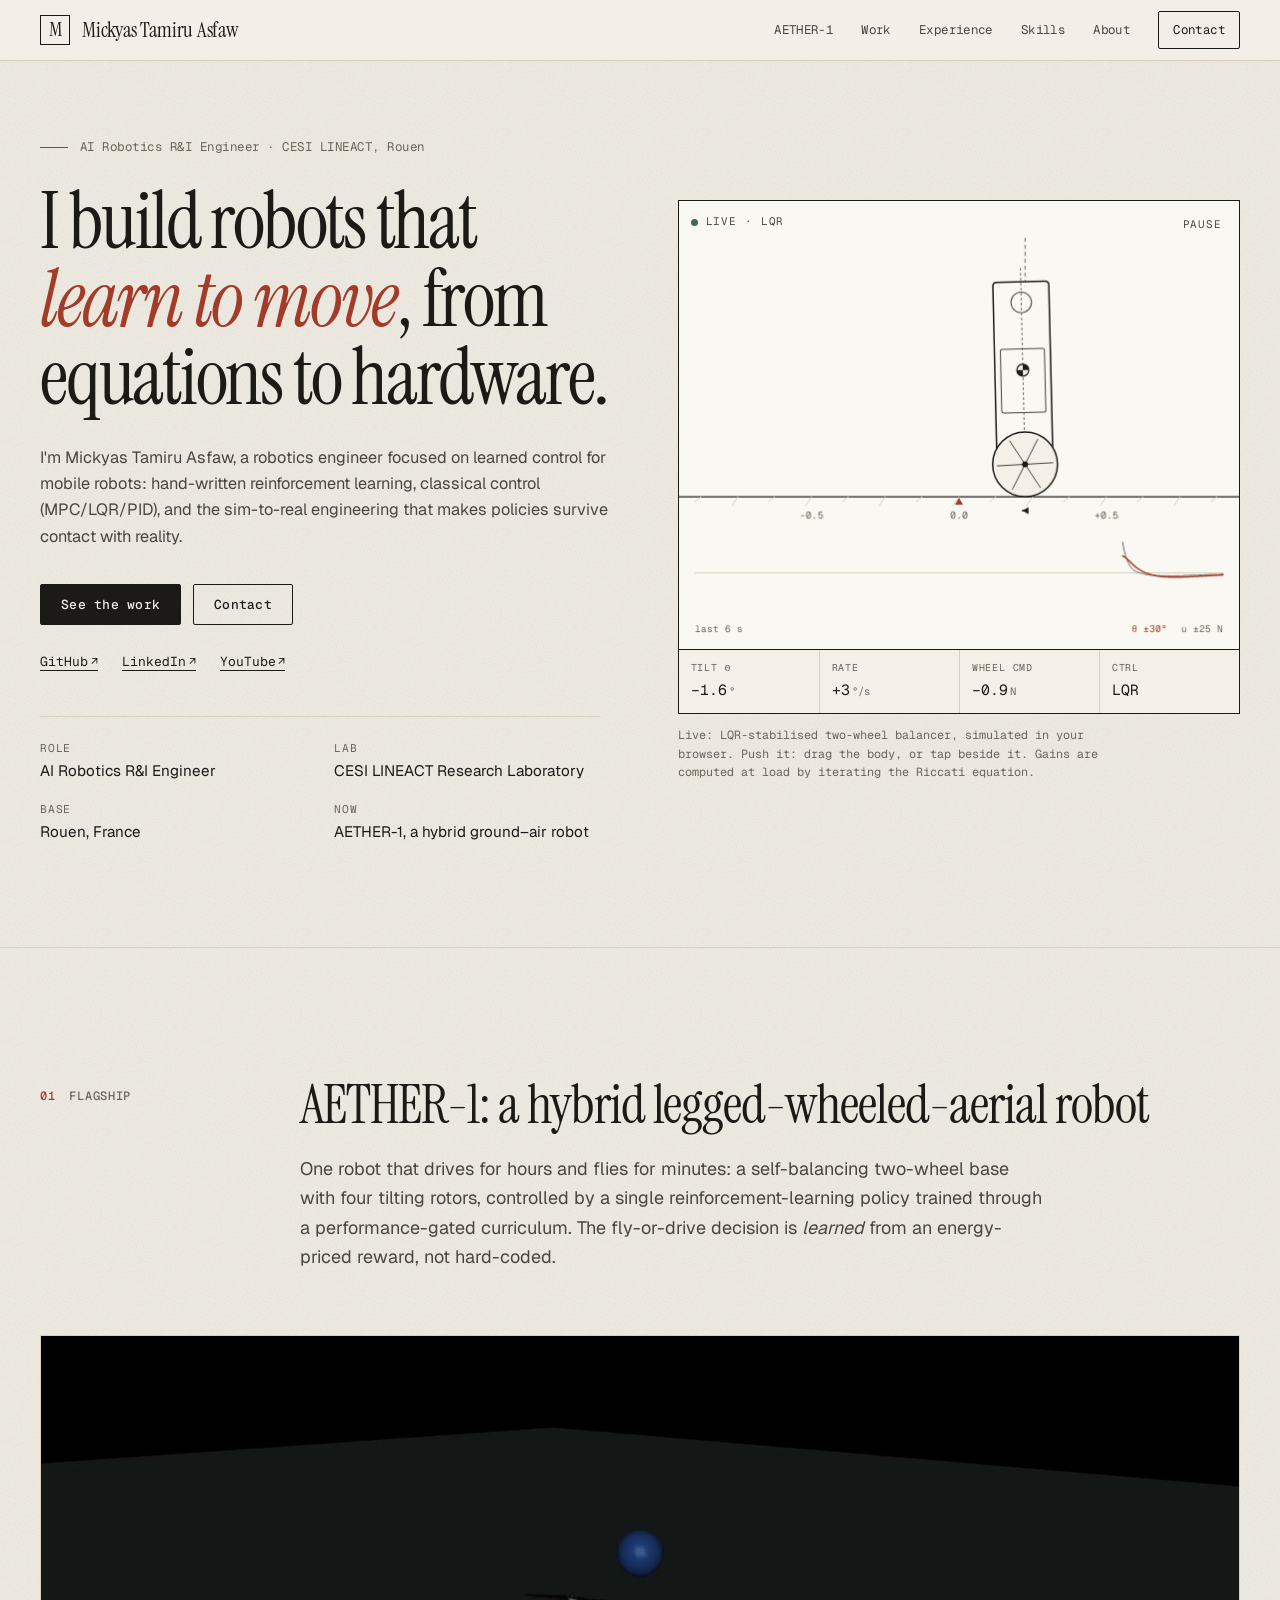
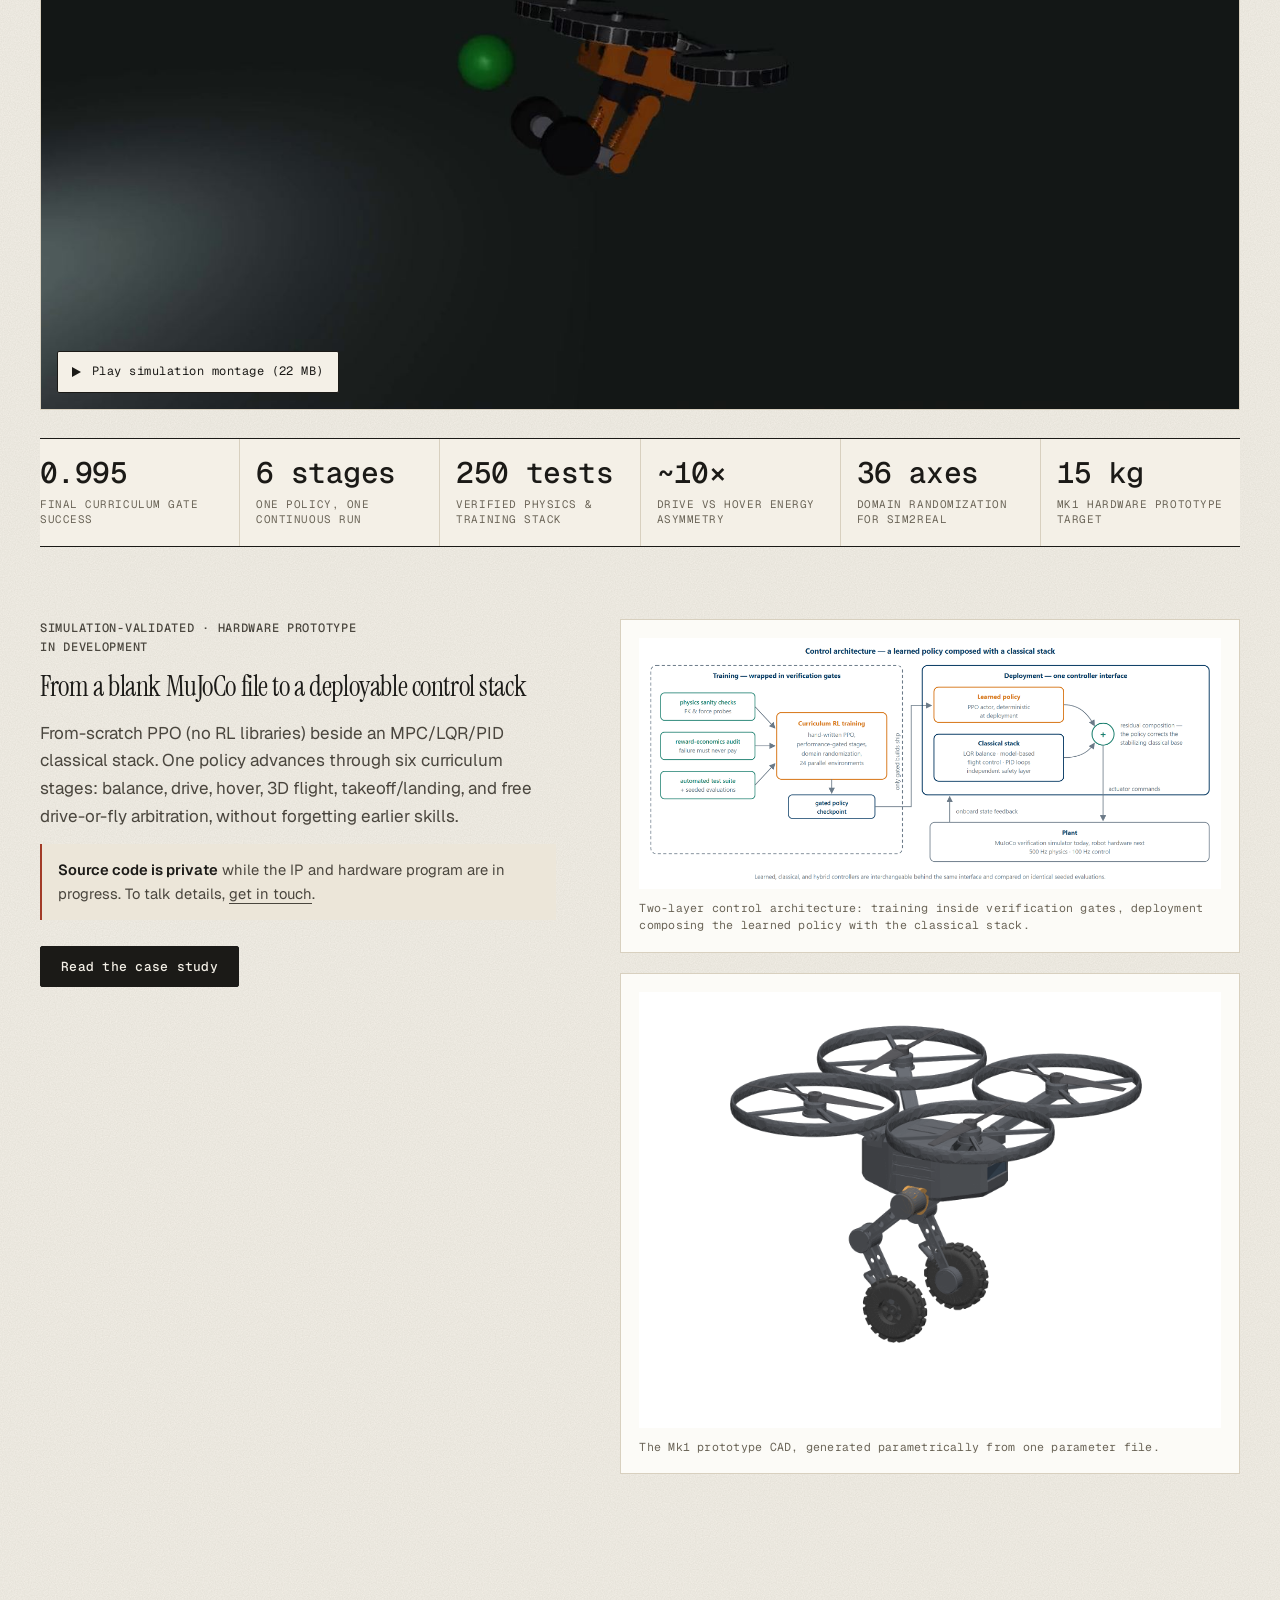
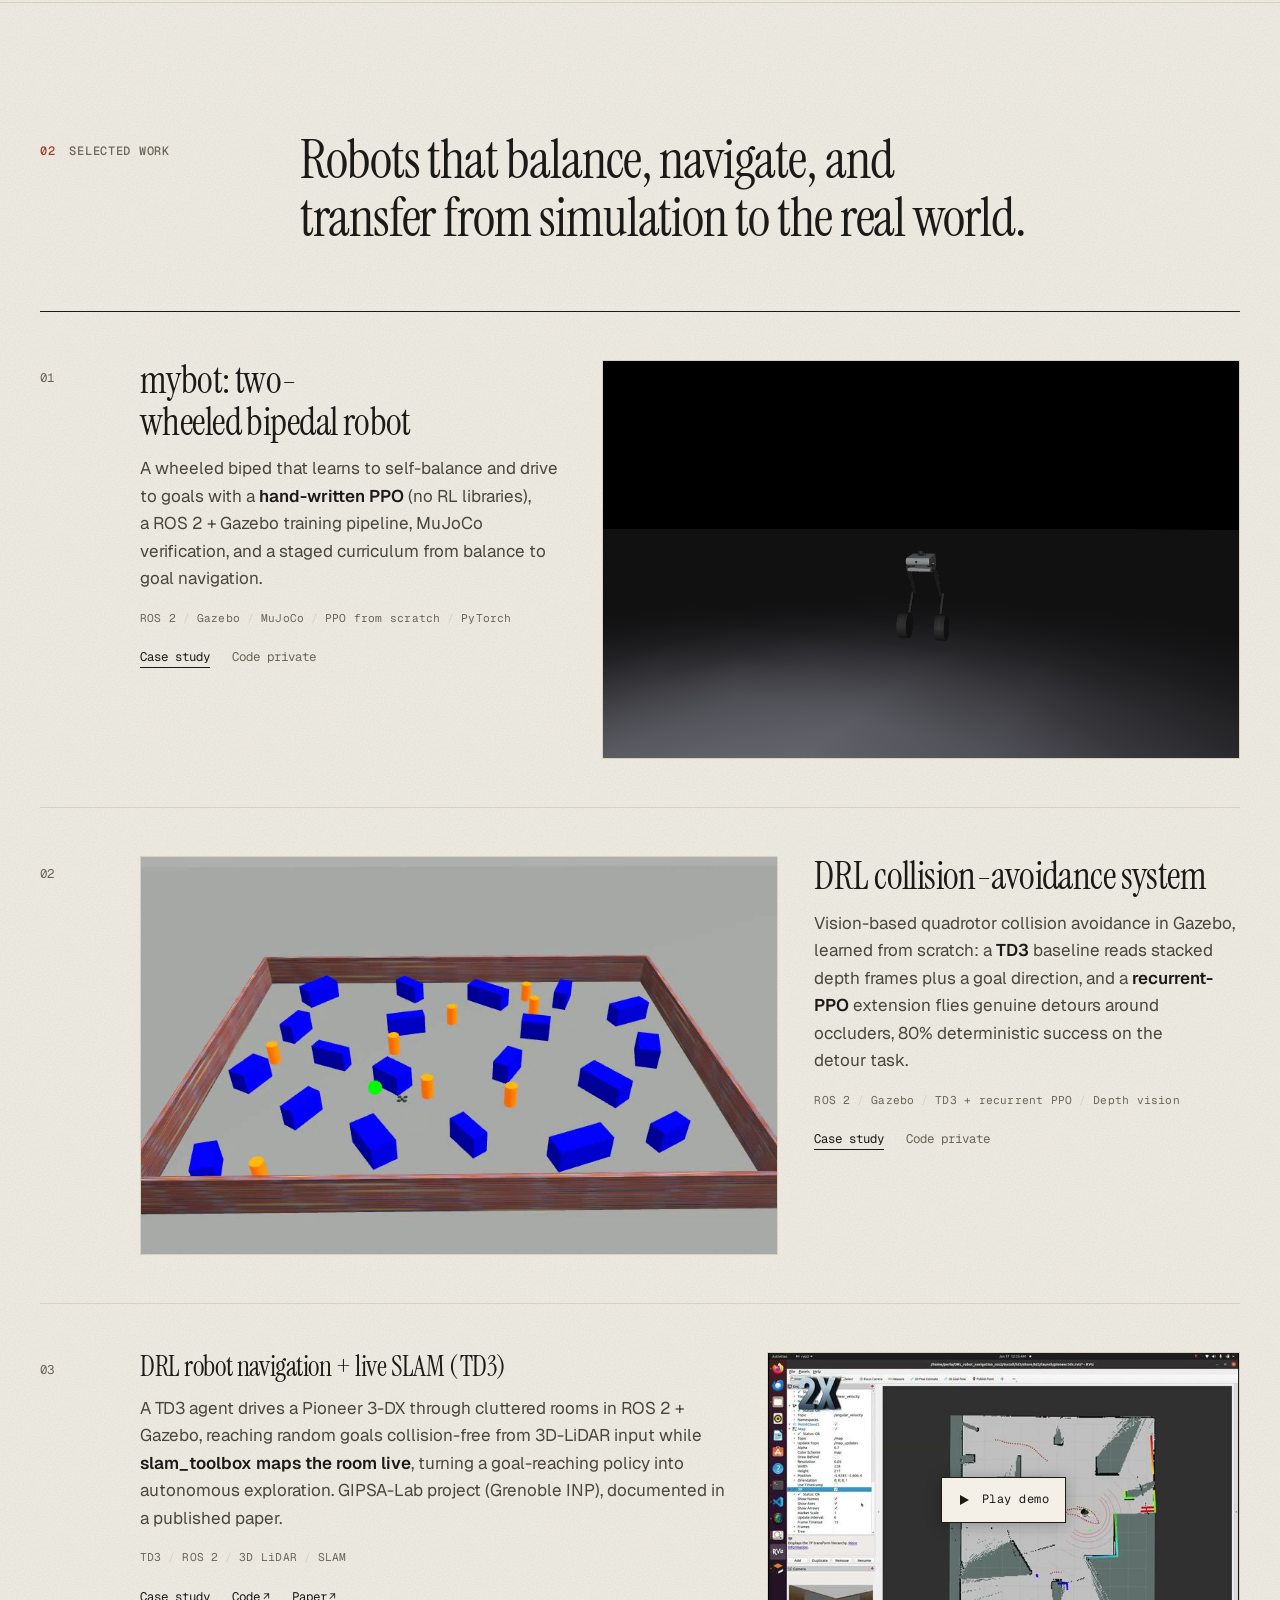
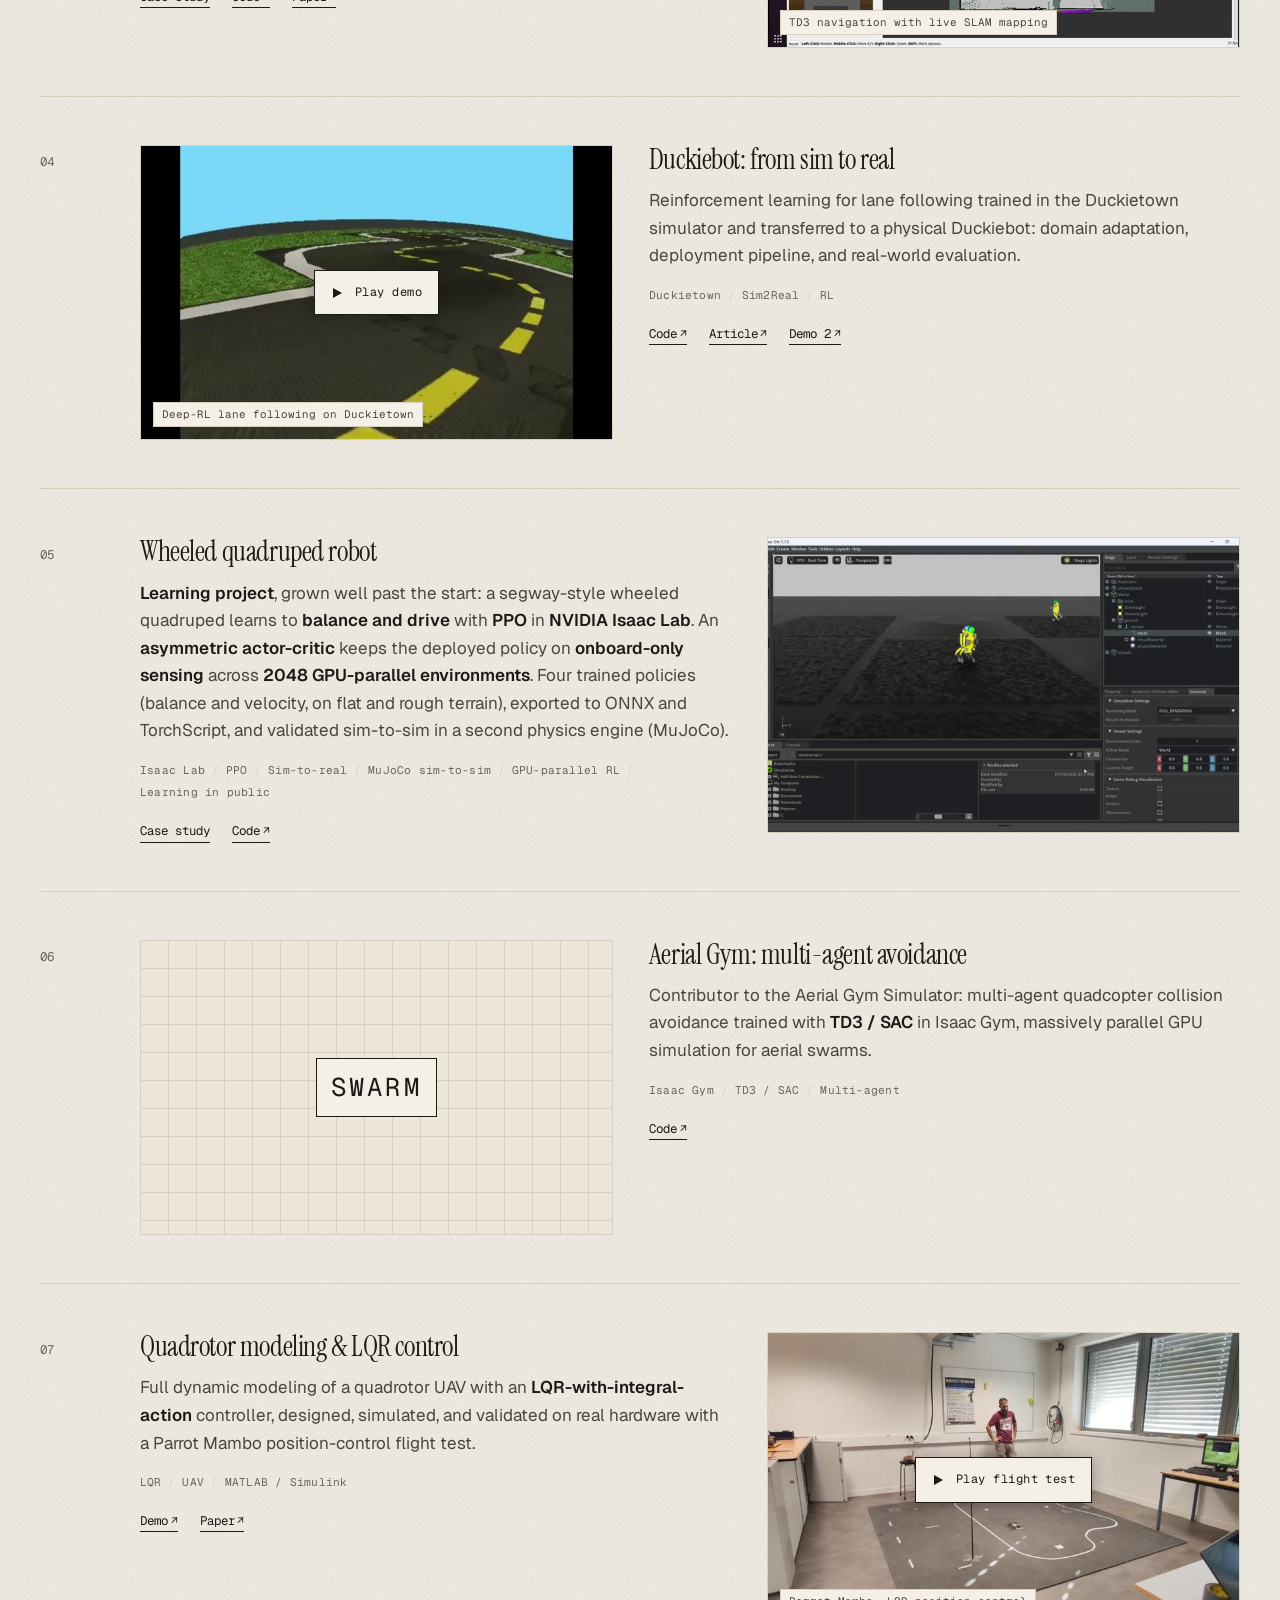
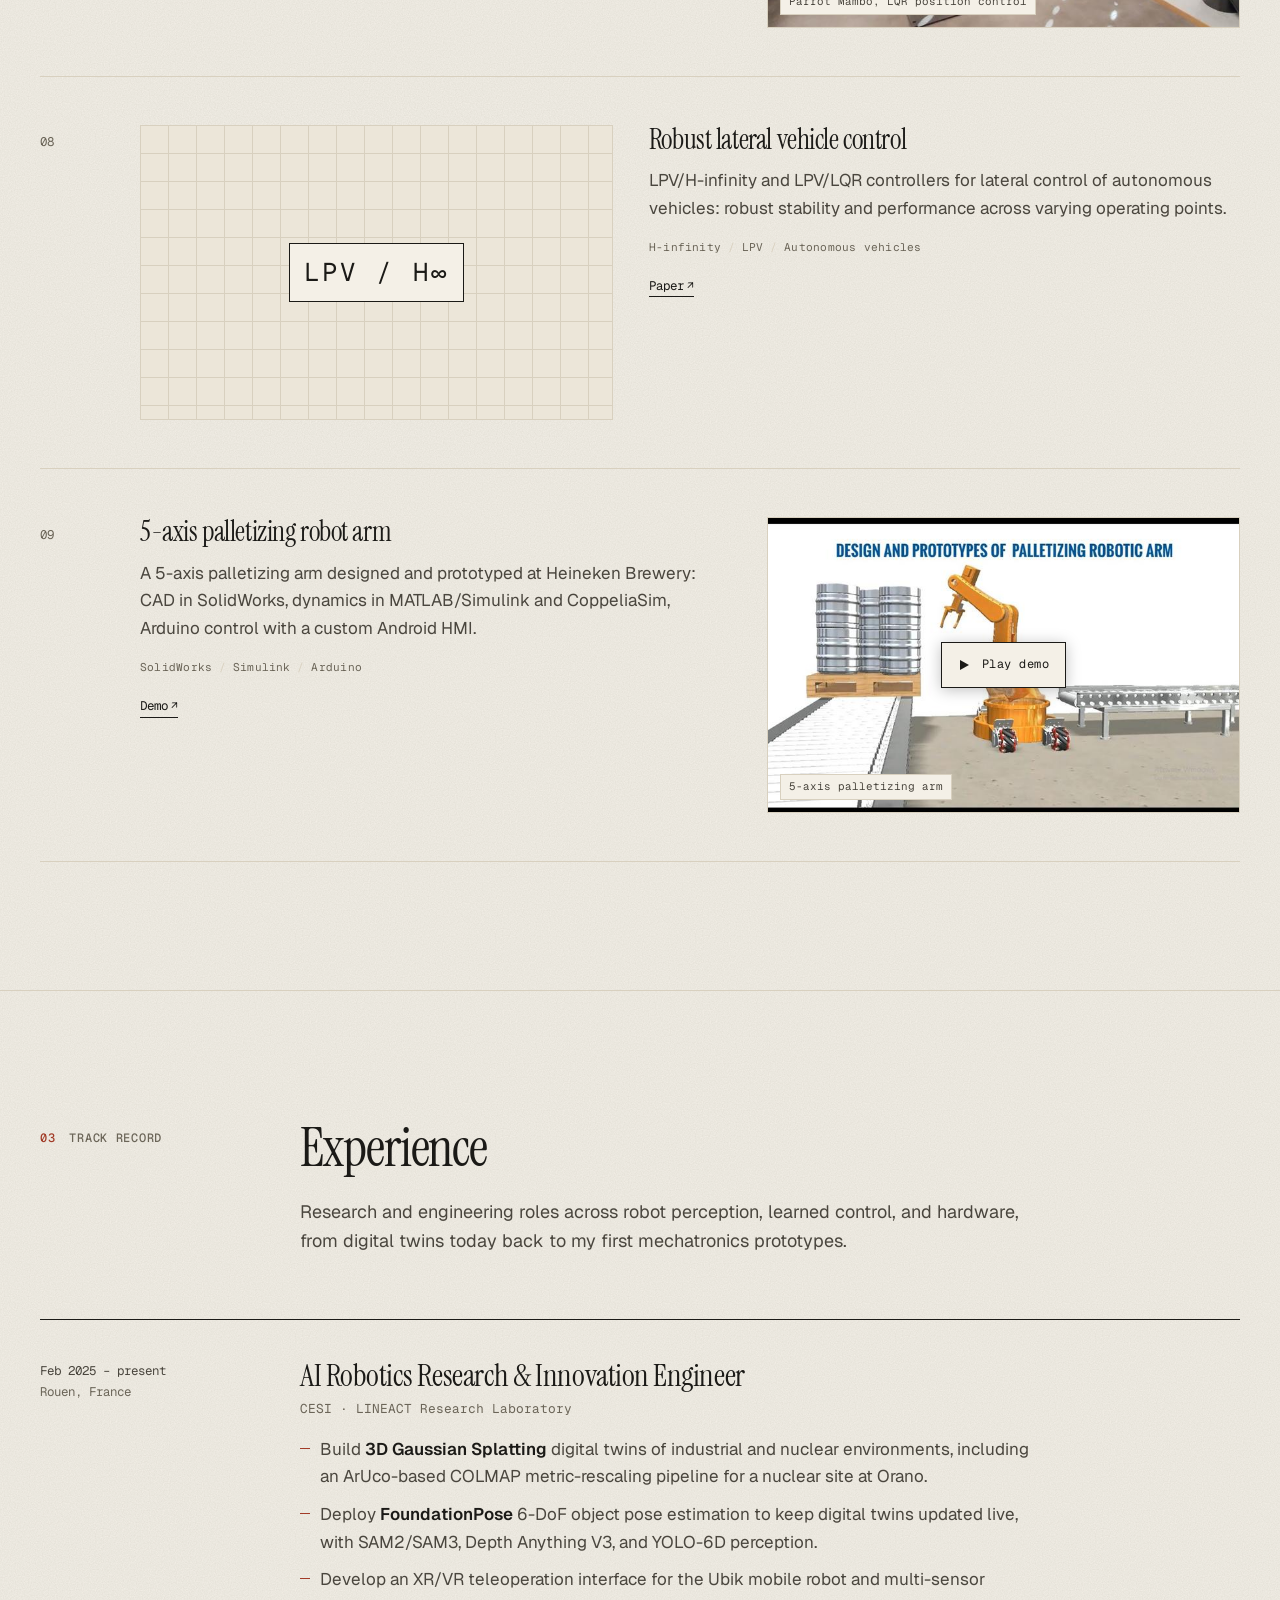
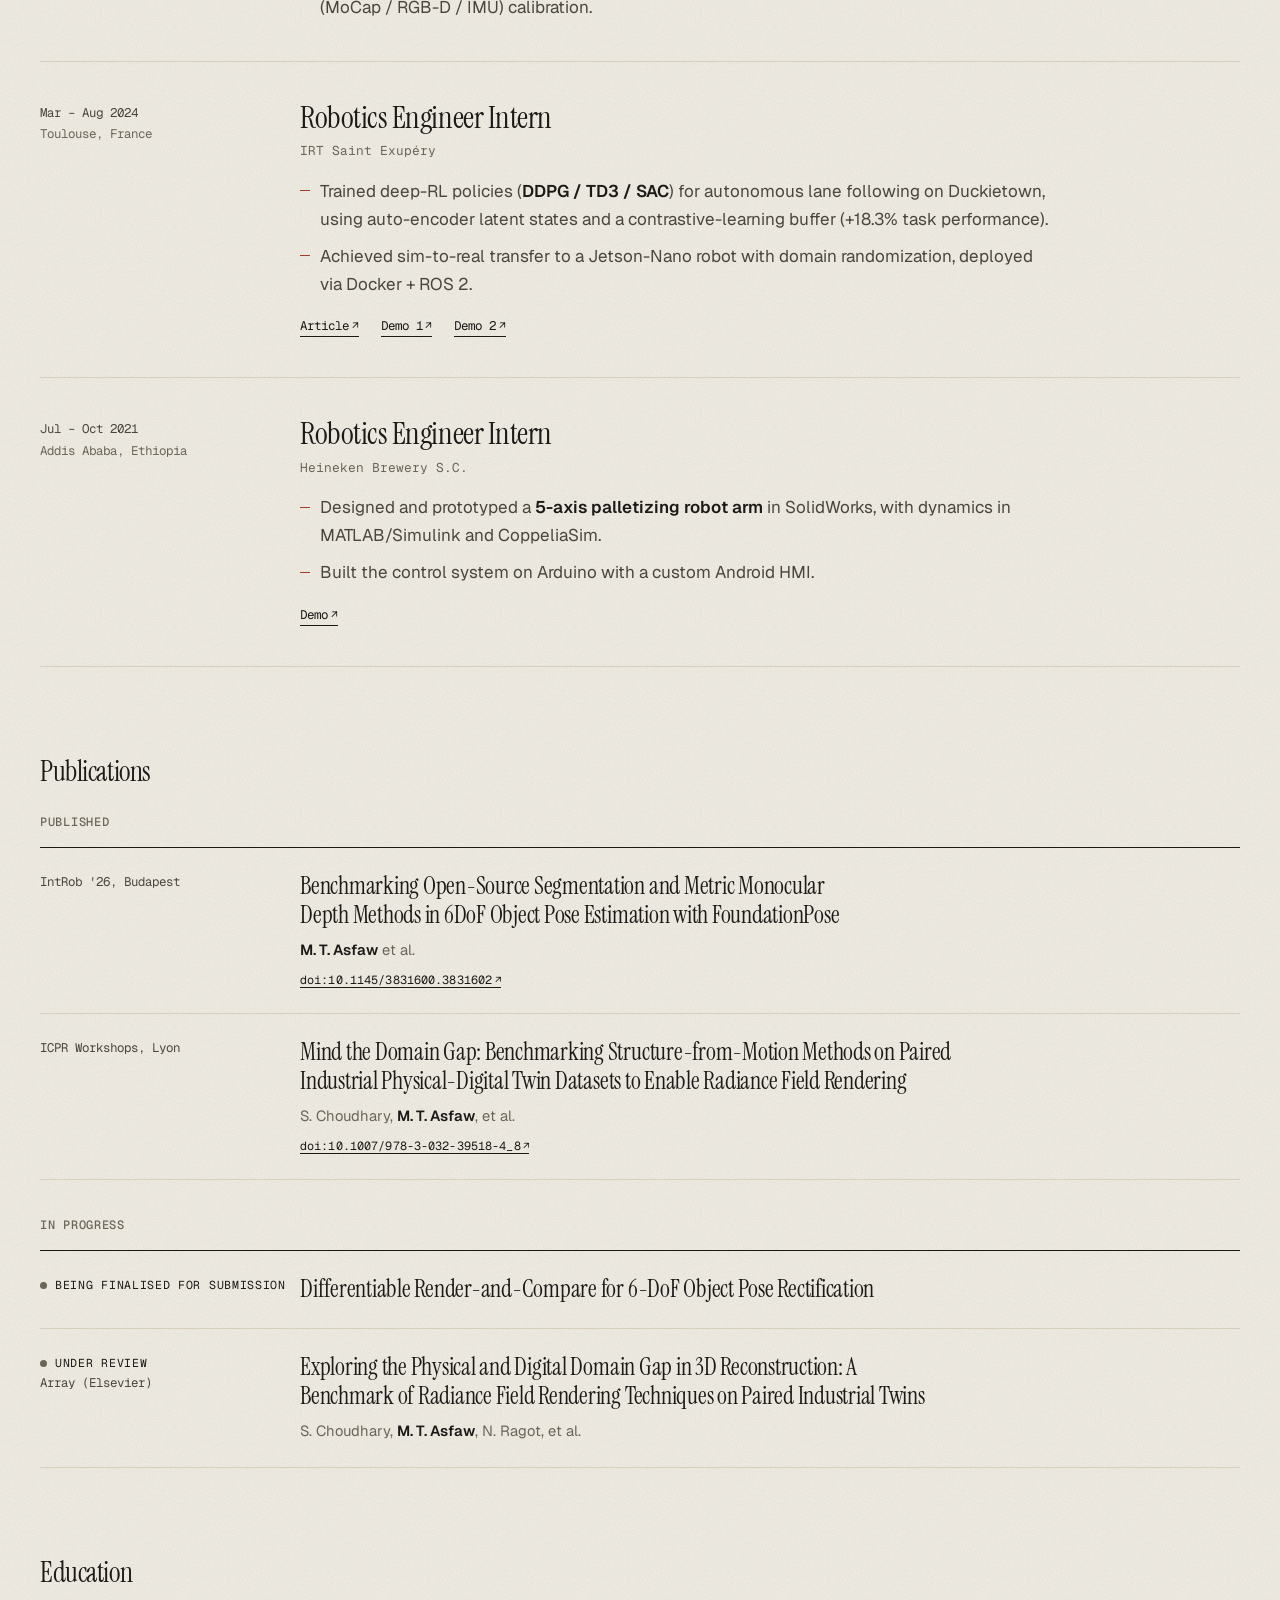
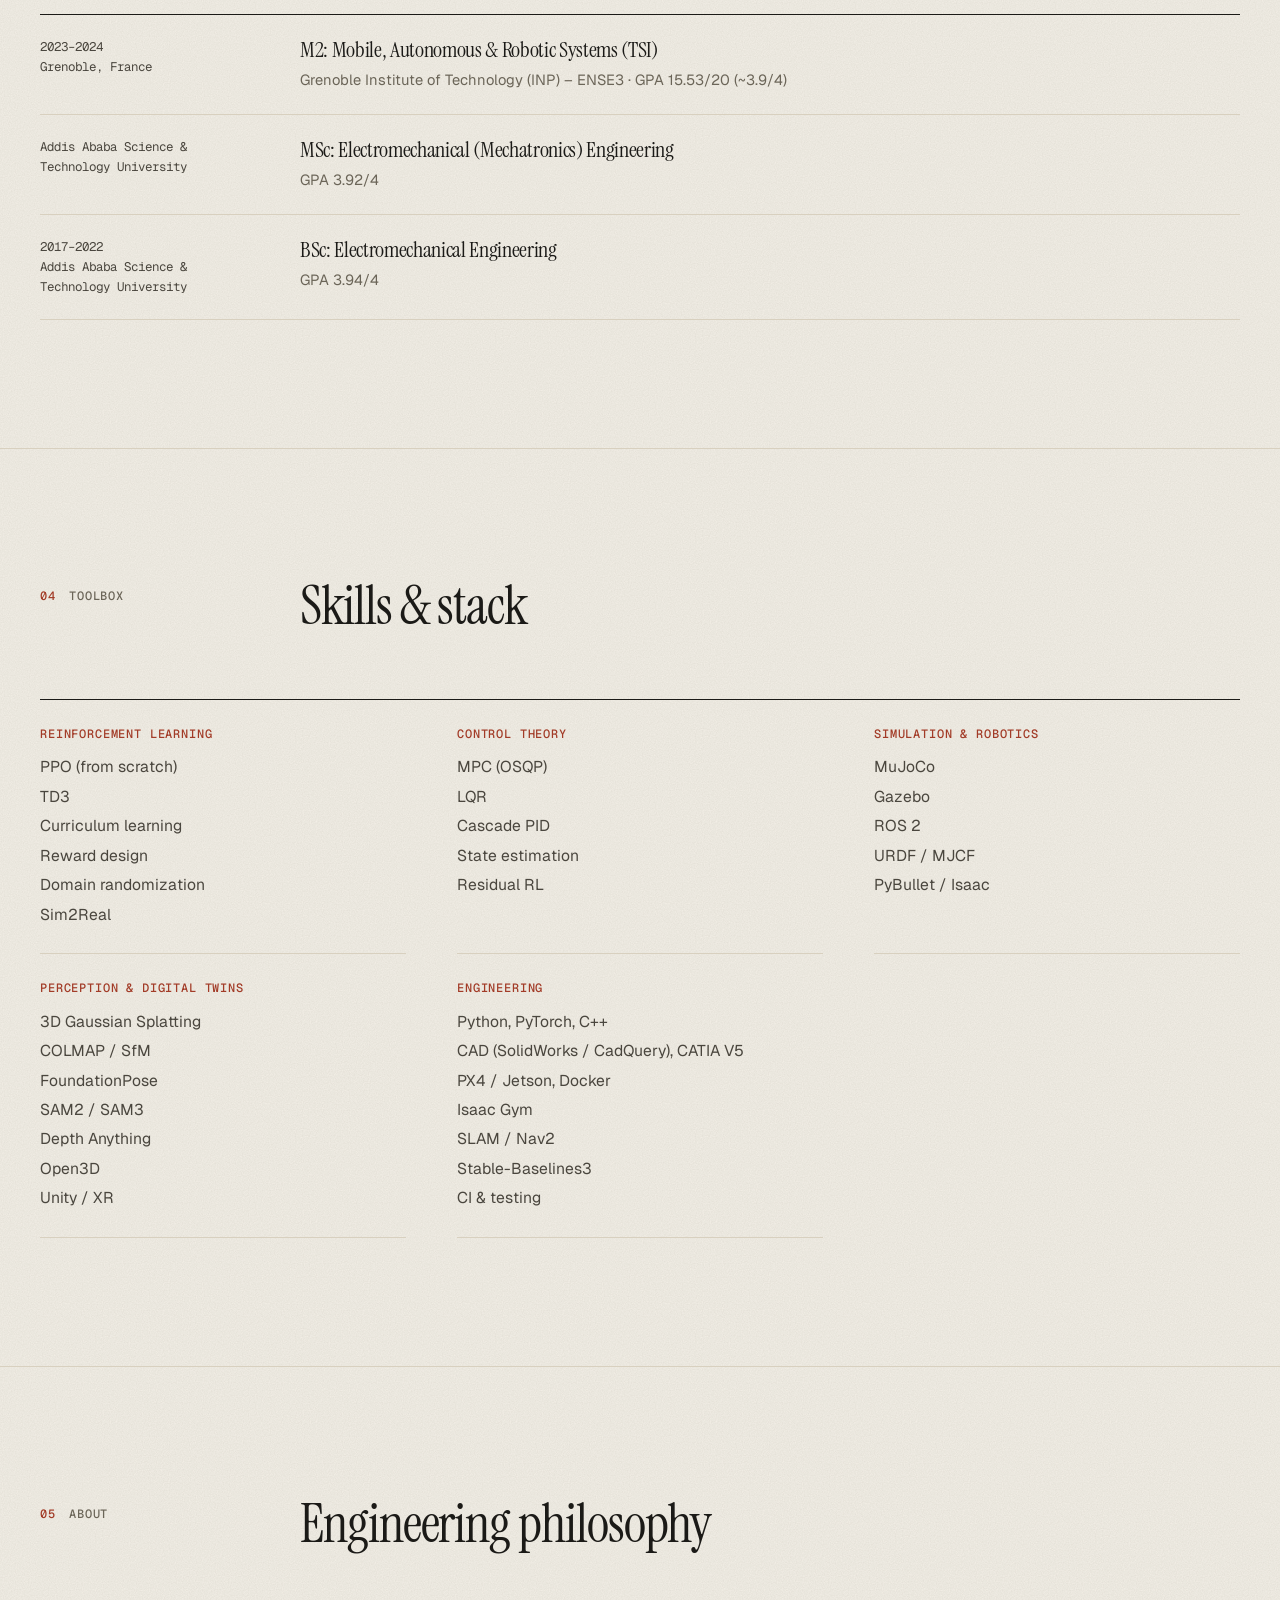
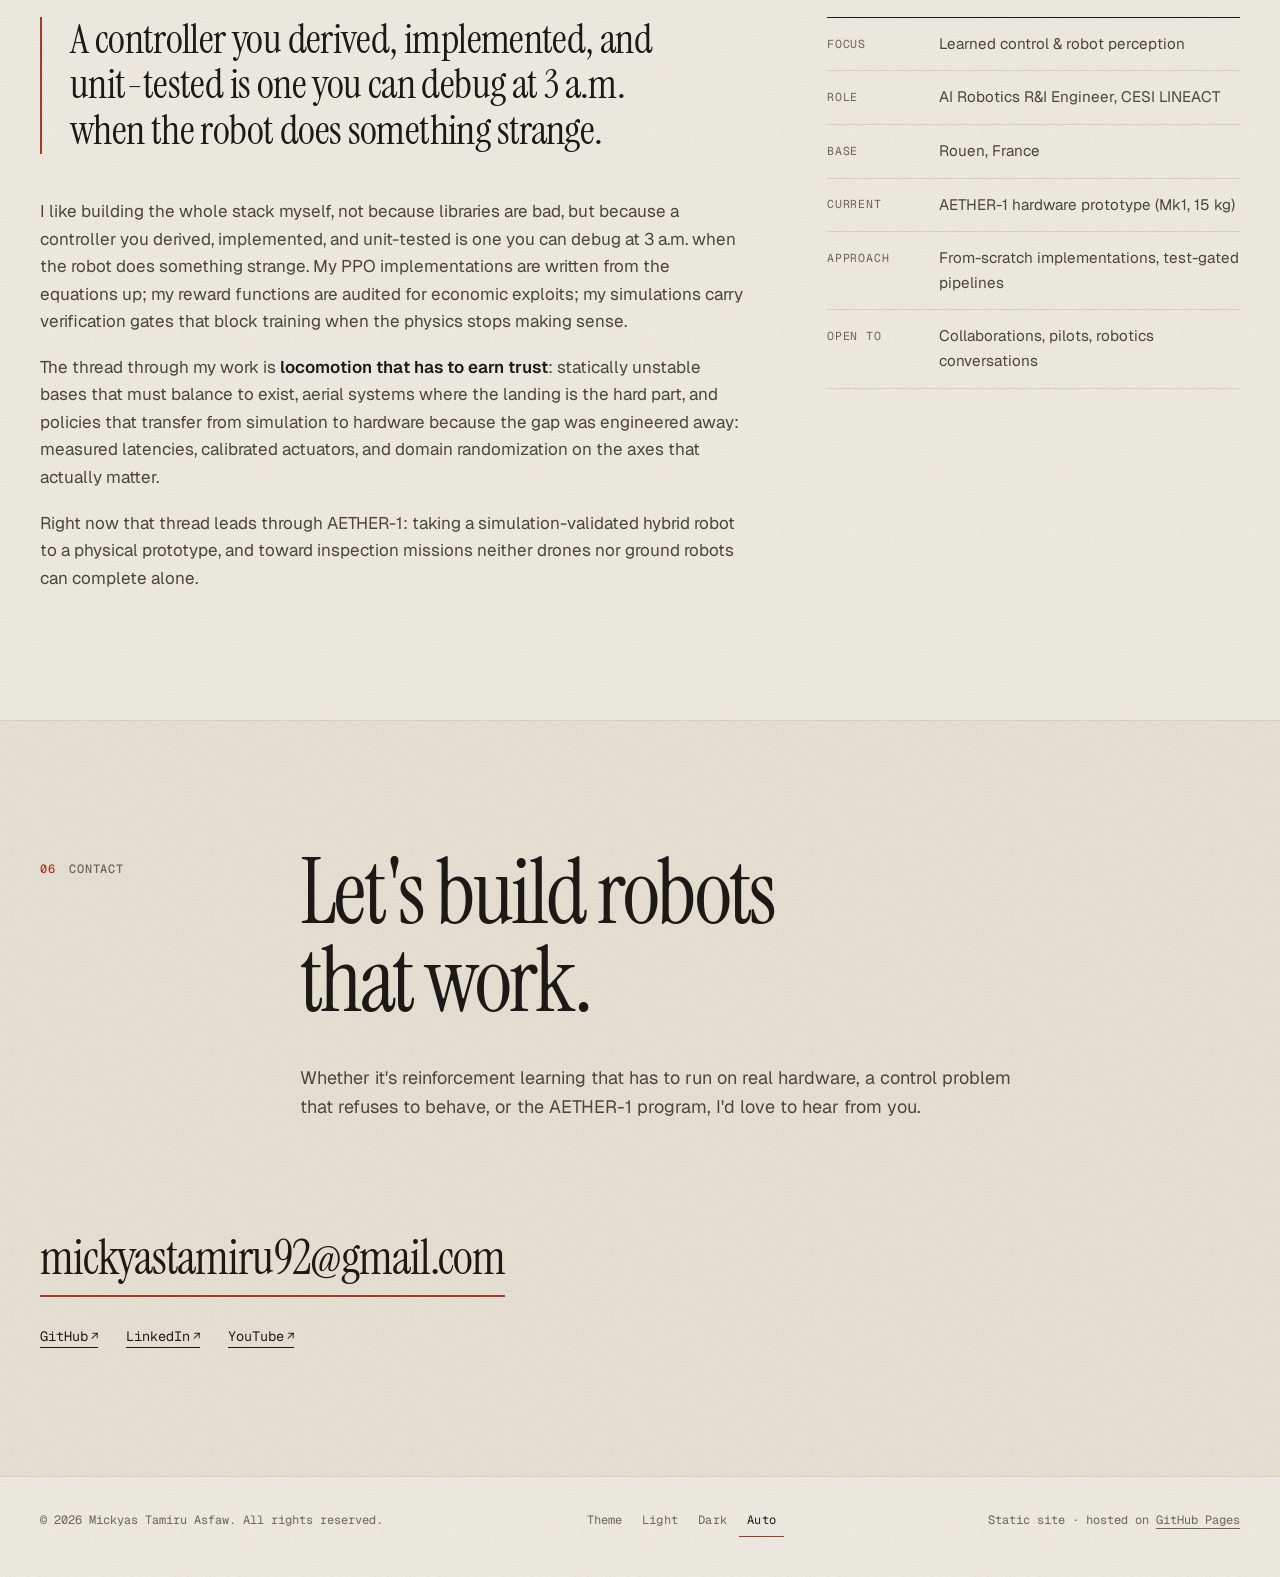
==== commit aae0cf22: "Polish: seamless grain background, mobile menu sheet, YouTube thumbnails, clean AETHER-1 poster" ====
--- a/index.html
+++ b/index.html
@@ -31,8 +31,8 @@
 <header class="nav">
   <div class="wrap nav-inner">
     <a class="brand" href="#top" aria-label="Mickyas Tamiru Asfaw, back to top"><span class="brand-mark" aria-hidden="true">M</span><span class="brand-name">Mickyas Tamiru Asfaw</span></a>
-    <nav aria-label="Primary">
-      <ul class="nav-links">
+    <nav aria-label="Primary"><button class="menu-btn" type="button" aria-expanded="false" aria-controls="nav-links"><span>Menu</span></button>
+      <ul class="nav-links" id="nav-links">
         <li><a href="#flagship">AETHER-1</a></li>
         <li><a href="#work">Work</a></li>
         <li><a href="#experience">Experience</a></li>
@@ -104,7 +104,7 @@
     </header>
 
     <div class="media-frame reveal">
-      <video data-click data-label="Play simulation montage (22 MB)" controls muted loop playsinline preload="none" poster="assets/img/aether1-sim-frame.png" src="assets/video/aether1_sim_v2.mp4" aria-label="Montage of the AETHER-1 policy balancing, driving and flying in the verification simulator"></video>
+      <video data-click data-label="Play simulation montage (22 MB)" controls muted loop playsinline preload="none" poster="assets/img/aether1-poster.jpg" src="assets/video/aether1_sim_v2.mp4" aria-label="Montage of the AETHER-1 policy balancing, driving and flying in the verification simulator"></video>
     </div>
 
     <dl class="datastrip reveal">
@@ -187,7 +187,7 @@
             <a class="link ext" href="https://www.researchgate.net/publication/380875371_Controlling_a_Mobile_Robot_Using_ROS2_and_Machine_Learning" target="_blank" rel="noopener">Paper</a>
           </div>
         </div>
-        <div class="work-media"><a class="media-frame yt" href="https://www.youtube.com/watch?v=IRASuKMiOvw" data-yt="IRASuKMiOvw" data-title="TD3 robot navigation with live SLAM mapping, demo" target="_blank" rel="noopener"><span class="yt-art" aria-hidden="true"></span><span class="yt-btn"><svg viewBox="0 0 12 12" aria-hidden="true"><path d="M2 1l9 5-9 5z"/></svg>Play demo</span><span class="yt-title">TD3 navigation with live SLAM mapping</span></a></div>
+        <div class="work-media"><a class="media-frame yt" href="https://www.youtube.com/watch?v=IRASuKMiOvw" data-yt="IRASuKMiOvw" data-title="TD3 robot navigation with live SLAM mapping, demo" target="_blank" rel="noopener"><img class="yt-img" src="assets/img/yt-IRASuKMiOvw.jpg" width="800" height="450" loading="lazy" decoding="async" alt="TD3 robot navigation with live SLAM mapping, demo"><span class="yt-btn"><svg viewBox="0 0 12 12" aria-hidden="true"><path d="M2 1l9 5-9 5z"/></svg>Play demo</span><span class="yt-title">TD3 navigation with live SLAM mapping</span></a></div>
       </li>
 
       <li class="work-item flip reveal">
@@ -202,7 +202,7 @@
             <a class="link ext" href="https://www.youtube.com/watch?v=UU6YHIyoIJ0" target="_blank" rel="noopener">Demo 2</a>
           </div>
         </div>
-        <div class="work-media"><a class="media-frame yt" href="https://www.youtube.com/watch?v=6GN9yh_nj5E" data-yt="6GN9yh_nj5E" data-title="Deep-RL autonomous lane following on Duckietown, demo" target="_blank" rel="noopener"><span class="yt-art" aria-hidden="true"></span><span class="yt-btn"><svg viewBox="0 0 12 12" aria-hidden="true"><path d="M2 1l9 5-9 5z"/></svg>Play demo</span><span class="yt-title">Deep-RL lane following on Duckietown</span></a></div>
+        <div class="work-media"><a class="media-frame yt" href="https://www.youtube.com/watch?v=6GN9yh_nj5E" data-yt="6GN9yh_nj5E" data-title="Deep-RL autonomous lane following on Duckietown, demo" target="_blank" rel="noopener"><img class="yt-img" src="assets/img/yt-6GN9yh_nj5E.jpg" width="800" height="450" loading="lazy" decoding="async" alt="Deep-RL autonomous lane following on Duckietown, demo"><span class="yt-btn"><svg viewBox="0 0 12 12" aria-hidden="true"><path d="M2 1l9 5-9 5z"/></svg>Play demo</span><span class="yt-title">Deep-RL lane following on Duckietown</span></a></div>
       </li>
 
       <li class="work-item has-case reveal">
@@ -241,7 +241,7 @@
             <a class="link ext" href="https://www.researchgate.net/publication/380970706_Modeling_and_Control_Design_of_Quadrotor_UAV_using_LQR_controller_with_Integral_Action" target="_blank" rel="noopener">Paper</a>
           </div>
         </div>
-        <div class="work-media"><a class="media-frame yt" href="https://www.youtube.com/watch?v=qmciAbd4ehE" data-yt="qmciAbd4ehE" data-title="Parrot Mambo quadrotor: LQR position-control flight test" target="_blank" rel="noopener"><span class="yt-art" aria-hidden="true"></span><span class="yt-btn"><svg viewBox="0 0 12 12" aria-hidden="true"><path d="M2 1l9 5-9 5z"/></svg>Play flight test</span><span class="yt-title">Parrot Mambo, LQR position control</span></a></div>
+        <div class="work-media"><a class="media-frame yt" href="https://www.youtube.com/watch?v=qmciAbd4ehE" data-yt="qmciAbd4ehE" data-title="Parrot Mambo quadrotor: LQR position-control flight test" target="_blank" rel="noopener"><img class="yt-img" src="assets/img/yt-qmciAbd4ehE.jpg" width="800" height="450" loading="lazy" decoding="async" alt="Parrot Mambo quadrotor: LQR position-control flight test"><span class="yt-btn"><svg viewBox="0 0 12 12" aria-hidden="true"><path d="M2 1l9 5-9 5z"/></svg>Play flight test</span><span class="yt-title">Parrot Mambo, LQR position control</span></a></div>
       </li>
 
       <li class="work-item flip reveal">
@@ -263,7 +263,7 @@
           <ul class="tags"><li>SolidWorks</li><li>Simulink</li><li>Arduino</li></ul>
           <div class="work-links"><a class="link ext" href="https://www.youtube.com/watch?v=ENkWMesq81U" target="_blank" rel="noopener">Demo</a></div>
         </div>
-        <div class="work-media"><a class="media-frame yt" href="https://www.youtube.com/watch?v=ENkWMesq81U" data-yt="ENkWMesq81U" data-title="5-axis palletizing robot arm, demo" target="_blank" rel="noopener"><span class="yt-art" aria-hidden="true"></span><span class="yt-btn"><svg viewBox="0 0 12 12" aria-hidden="true"><path d="M2 1l9 5-9 5z"/></svg>Play demo</span><span class="yt-title">5-axis palletizing arm</span></a></div>
+        <div class="work-media"><a class="media-frame yt" href="https://www.youtube.com/watch?v=ENkWMesq81U" data-yt="ENkWMesq81U" data-title="5-axis palletizing robot arm, demo" target="_blank" rel="noopener"><img class="yt-img" src="assets/img/yt-ENkWMesq81U.jpg" width="800" height="450" loading="lazy" decoding="async" alt="5-axis palletizing robot arm, demo"><span class="yt-btn"><svg viewBox="0 0 12 12" aria-hidden="true"><path d="M2 1l9 5-9 5z"/></svg>Play demo</span><span class="yt-title">5-axis palletizing arm</span></a></div>
       </li>
 
     </ol>
--- a/assets/css/style.css
+++ b/assets/css/style.css
@@ -18,8 +18,7 @@
   --accent-ink: #fbf6ee;
   --ok: #3d6b4f;
   --focus: #a23b27;
-  --grain: .05;
-  --grain-filter: none;
+  --grain-img: url("data:image/svg+xml;utf8,<svg xmlns='http://www.w3.org/2000/svg' width='200' height='200'><filter id='n'><feTurbulence type='fractalNoise' baseFrequency='.85' numOctaves='2' stitchTiles='stitch'/><feColorMatrix values='0 0 0 0 0  0 0 0 0 0  0 0 0 0 0  0 0 0 .075 0'/></filter><rect width='100%25' height='100%25' filter='url(%23n)'/></svg>");
 
   --serif: "Instrument Serif", "Iowan Old Style", "Palatino Linotype", Palatino, Georgia, serif;
   --sans: "Geist", ui-sans-serif, system-ui, -apple-system, "Segoe UI", Roboto, "Helvetica Neue", Arial, sans-serif;
@@ -47,8 +46,7 @@
     --accent-ink: #14130f;
     --ok: #86b79a;
     --focus: #e0775e;
-    --grain: .06;
-    --grain-filter: invert(1);
+    --grain-img: url("data:image/svg+xml;utf8,<svg xmlns='http://www.w3.org/2000/svg' width='200' height='200'><filter id='n'><feTurbulence type='fractalNoise' baseFrequency='.85' numOctaves='2' stitchTiles='stitch'/><feColorMatrix values='0 0 0 0 1  0 0 0 0 1  0 0 0 0 1  0 0 0 .06 0'/></filter><rect width='100%25' height='100%25' filter='url(%23n)'/></svg>");
     color-scheme: dark;
   }
 }
@@ -65,8 +63,7 @@
   --accent-ink: #14130f;
   --ok: #86b79a;
   --focus: #e0775e;
-  --grain: .06;
-  --grain-filter: invert(1);
+  --grain-img: url("data:image/svg+xml;utf8,<svg xmlns='http://www.w3.org/2000/svg' width='200' height='200'><filter id='n'><feTurbulence type='fractalNoise' baseFrequency='.85' numOctaves='2' stitchTiles='stitch'/><feColorMatrix values='0 0 0 0 1  0 0 0 0 1  0 0 0 0 1  0 0 0 .06 0'/></filter><rect width='100%25' height='100%25' filter='url(%23n)'/></svg>");
   color-scheme: dark;
 }
 
@@ -85,14 +82,8 @@
   text-rendering: optimizeLegibility;
   overflow-x: hidden;
 }
-/* paper grain */
-body::before {
-  content: "";
-  position: fixed; inset: 0; z-index: 90; pointer-events: none;
-  opacity: var(--grain);
-  filter: var(--grain-filter);
-  background-image: url("data:image/svg+xml;utf8,<svg xmlns='http://www.w3.org/2000/svg' width='200' height='200'><filter id='n'><feTurbulence type='fractalNoise' baseFrequency='.85' numOctaves='2' stitchTiles='stitch'/><feColorMatrix values='0 0 0 0 0  0 0 0 0 0  0 0 0 0 0  0 0 0 1 0'/></filter><rect width='100%25' height='100%25' filter='url(%23n)'/></svg>");
-}
+/* paper grain: a tiled background on the body, so it spans the whole page with no seams */
+body { background-image: var(--grain-img); background-size: 200px 200px; }
 
 img, video, canvas, svg { display: block; max-width: 100%; }
 img, video { height: auto; }
@@ -189,12 +180,30 @@
 .nav-links .nav-cta:active { transform: scale(.97); }
 @media (hover: hover) and (pointer: fine) { .nav-links .nav-cta:hover { background: var(--ink); color: var(--paper); } }
 
+.menu-btn { display: none; align-items: center; gap: 8px; padding: 9px 14px; border: 1px solid var(--ink); border-radius: 2px; font-family: var(--mono); font-size: .78rem; letter-spacing: .03em; transition: transform .16s var(--ease), background-color .2s, color .2s; }
+.menu-btn::after { content: ""; width: 7px; height: 7px; border-right: 1.5px solid currentColor; border-bottom: 1.5px solid currentColor; transform: translateY(-2px) rotate(45deg); transition: transform .25s var(--ease); }
+.menu-btn[aria-expanded="true"]::after { transform: translateY(1px) rotate(-135deg); }
+.menu-btn:active { transform: scale(.97); }
 @media (max-width: 860px) {
-  .nav-links { overflow-x: auto; scrollbar-width: none; margin-right: calc(var(--gutter) * -1); padding-right: var(--gutter); }
-  .nav-links::-webkit-scrollbar { display: none; }
-  .brand-name { display: none; }
-}
-
+  .menu-btn { display: inline-flex; }
+  .nav-inner { position: static; }
+  .nav-links {
+    position: absolute; left: 0; right: 0; top: var(--nav-h); z-index: 59;
+    flex-direction: column; align-items: stretch; gap: 0;
+    padding: 6px var(--gutter) 22px; background: var(--paper); border-bottom: 1px solid var(--rule);
+    visibility: hidden; opacity: 0; transform: translateY(-8px); pointer-events: none;
+    transition: opacity .2s var(--ease), transform .2s var(--ease), visibility 0s .2s;
+  }
+  .nav.open .nav-links { visibility: visible; opacity: 1; transform: none; pointer-events: auto; transition-delay: 0s; }
+  .nav-links li { border-bottom: 1px solid var(--rule); }
+  .nav-links li:last-child { border-bottom: 0; padding-top: 16px; }
+  .nav-links a { font-family: var(--serif); font-size: 1.7rem; letter-spacing: -.01em; padding: 14px 0; color: var(--ink); }
+  .nav-links a::after { display: none; }
+  .nav-links a[aria-current="true"] { color: var(--accent); }
+  .nav-links .nav-cta { display: inline-block; font-family: var(--mono); font-size: .85rem; padding: 12px 18px; }
+  .brand-name { display: inline; font-size: 1.15rem; }
+}
+@media (max-width: 860px) { html:not(.js) .menu-btn { display: none; } html:not(.js) .nav-links { position: static; visibility: visible; opacity: 1; transform: none; pointer-events: auto; flex-direction: row; flex-wrap: wrap; gap: 4px 14px; padding: 0 0 10px; border: 0; background: none; } html:not(.js) .nav-inner { flex-wrap: wrap; } html:not(.js) .nav-links li { border: 0; padding: 0 !important; } html:not(.js) .nav-links a { font: .75rem var(--mono); padding: 6px 0; } }
 /* ---------- section scaffolding ---------- */
 .section { padding-block: clamp(72px, 10vw, 132px); border-top: 1px solid var(--rule); position: relative; }
 .sec-head { display: grid; grid-template-columns: minmax(0, 1fr); gap: 14px; margin-bottom: clamp(36px, 5vw, 64px); }
@@ -298,6 +307,7 @@
 /* ---------- AETHER-1 flagship ---------- */
 .case-grid { display: grid; gap: clamp(32px, 5vw, 64px); margin-top: clamp(40px, 6vw, 72px); }
 @media (min-width: 900px) { .case-grid { grid-template-columns: minmax(0, 5fr) minmax(0, 6fr); align-items: start; } }
+@media (min-width: 900px) { .case-copy { position: sticky; top: calc(var(--nav-h) + 28px); } }
 .case-copy h3 { margin-bottom: 18px; }
 .case-copy p { color: var(--ink-2); max-width: 60ch; }
 .case-copy p + p { margin-top: 14px; }
@@ -314,10 +324,11 @@
 .work-list { border-top: 1px solid var(--ink); }
 .work-item { position: relative; display: grid; gap: 22px; padding-block: clamp(28px, 4vw, 48px); border-bottom: 1px solid var(--rule); }
 @media (min-width: 900px) {
-  .work-item { grid-template-columns: 64px minmax(0, 5fr) minmax(0, 4fr); gap: 36px; align-items: start; }
+  .work-item { grid-template-columns: 64px minmax(0, 5fr) minmax(0, 4fr); grid-template-areas: "no body media"; gap: 36px; align-items: start; }
   .work-item.feature { grid-template-columns: 64px minmax(0, 4fr) minmax(0, 6fr); }
-  .work-item.flip .work-media { order: 2; }
-  .work-item.flip { grid-template-columns: 64px minmax(0, 5fr) minmax(0, 4fr); }
+  .work-item.flip { grid-template-columns: 64px minmax(0, 4fr) minmax(0, 5fr); grid-template-areas: "no media body"; }
+  .work-item.feature.flip { grid-template-columns: 64px minmax(0, 6fr) minmax(0, 4fr); }
+  .work-no { grid-area: no; } .work-body { grid-area: body; } .work-media { grid-area: media; }
 }
 .work-no { font-family: var(--mono); font-size: .78rem; color: var(--ink-3); padding-top: .6em; }
 @media (max-width: 899px) { .work-no { order: -2; padding: 0; } .work-media { order: -1; } }
@@ -342,12 +353,14 @@
 
 /* yt facade */
 .yt { display: grid; place-items: center; text-decoration: none; background: var(--paper-2); }
+.yt-img { position: absolute; inset: 0; width: 100%; height: 100%; object-fit: cover; }
 .yt-art { position: absolute; inset: 0; background-image: linear-gradient(var(--rule) 1px, transparent 1px), linear-gradient(90deg, var(--rule) 1px, transparent 1px); background-size: 28px 28px; opacity: .8; }
 .yt-btn { position: relative; display: inline-flex; align-items: center; gap: 12px; background: var(--paper); border: 1px solid var(--ink); padding: 12px 16px; font-family: var(--mono); font-size: .75rem; letter-spacing: .04em; transition: transform .16s var(--ease), background-color .2s, color .2s; }
 .yt-btn svg { width: 12px; height: 12px; fill: currentColor; }
 .yt:active .yt-btn { transform: scale(.97); }
 @media (hover: hover) and (pointer: fine) { .yt:hover .yt-btn { background: var(--ink); color: var(--paper); } }
-.yt-title { position: absolute; left: 14px; right: 14px; bottom: 12px; font-family: var(--mono); font-size: .68rem; color: var(--ink-3); line-height: 1.4; }
+.yt-img + .yt-btn { box-shadow: 0 2px 14px rgba(0,0,0,.25); }
+.yt-title { position: absolute; left: 12px; bottom: 12px; max-width: calc(100% - 24px); font-family: var(--mono); font-size: .68rem; color: var(--ink-2); line-height: 1.4; background: var(--paper); padding: 4px 8px; border: 1px solid var(--rule); }
 
 /* ---------- experience ---------- */
 .timeline { border-top: 1px solid var(--ink); }
@@ -406,7 +419,7 @@
 .glance dd { font-size: .95rem; color: var(--ink-2); }
 
 /* ---------- contact + footer ---------- */
-.contact { background: var(--paper-2); }
+.contact { background: var(--grain-img) 0 0 / 200px 200px, linear-gradient(var(--paper-2), var(--paper-2)); }
 .contact h2 { font-size: clamp(2.6rem, 7vw, 6rem); line-height: .98; letter-spacing: -.03em; max-width: 14ch; }
 .contact p.sec-lead { margin-top: 24px; }
 .mail { display: inline-block; margin-top: 34px; font-family: var(--serif); font-size: clamp(1.5rem, 4vw, 3rem); letter-spacing: -.02em; overflow-wrap: anywhere; text-decoration: none; background: linear-gradient(var(--accent), var(--accent)) 0 100% / 100% 2px no-repeat; transition: color .2s; }
@@ -467,7 +480,7 @@
 .prose figure.plate.narrow { max-width: 460px; }
 .prose figure.pair { display: grid; gap: 16px; background: none; border: 0; padding: 0; }
 @media (min-width: 640px) { .prose figure.pair { grid-template-columns: repeat(2, minmax(0, 1fr)); } }
-.prose figure.pair img { background: var(--plate); border: 1px solid var(--rule); width: 100%; }
+.prose figure.pair img { background: var(--plate); border: 1px solid var(--rule); width: 100%; max-width: 256px; }
 .prose figcaption { margin-top: 12px; font-size: .84rem; line-height: 1.55; color: var(--ink-3); max-width: 76ch; }
 .prose figure.plate figcaption { color: #6b6558; }
 .prose figure.pair figcaption { grid-column: 1 / -1; margin-top: 0; }
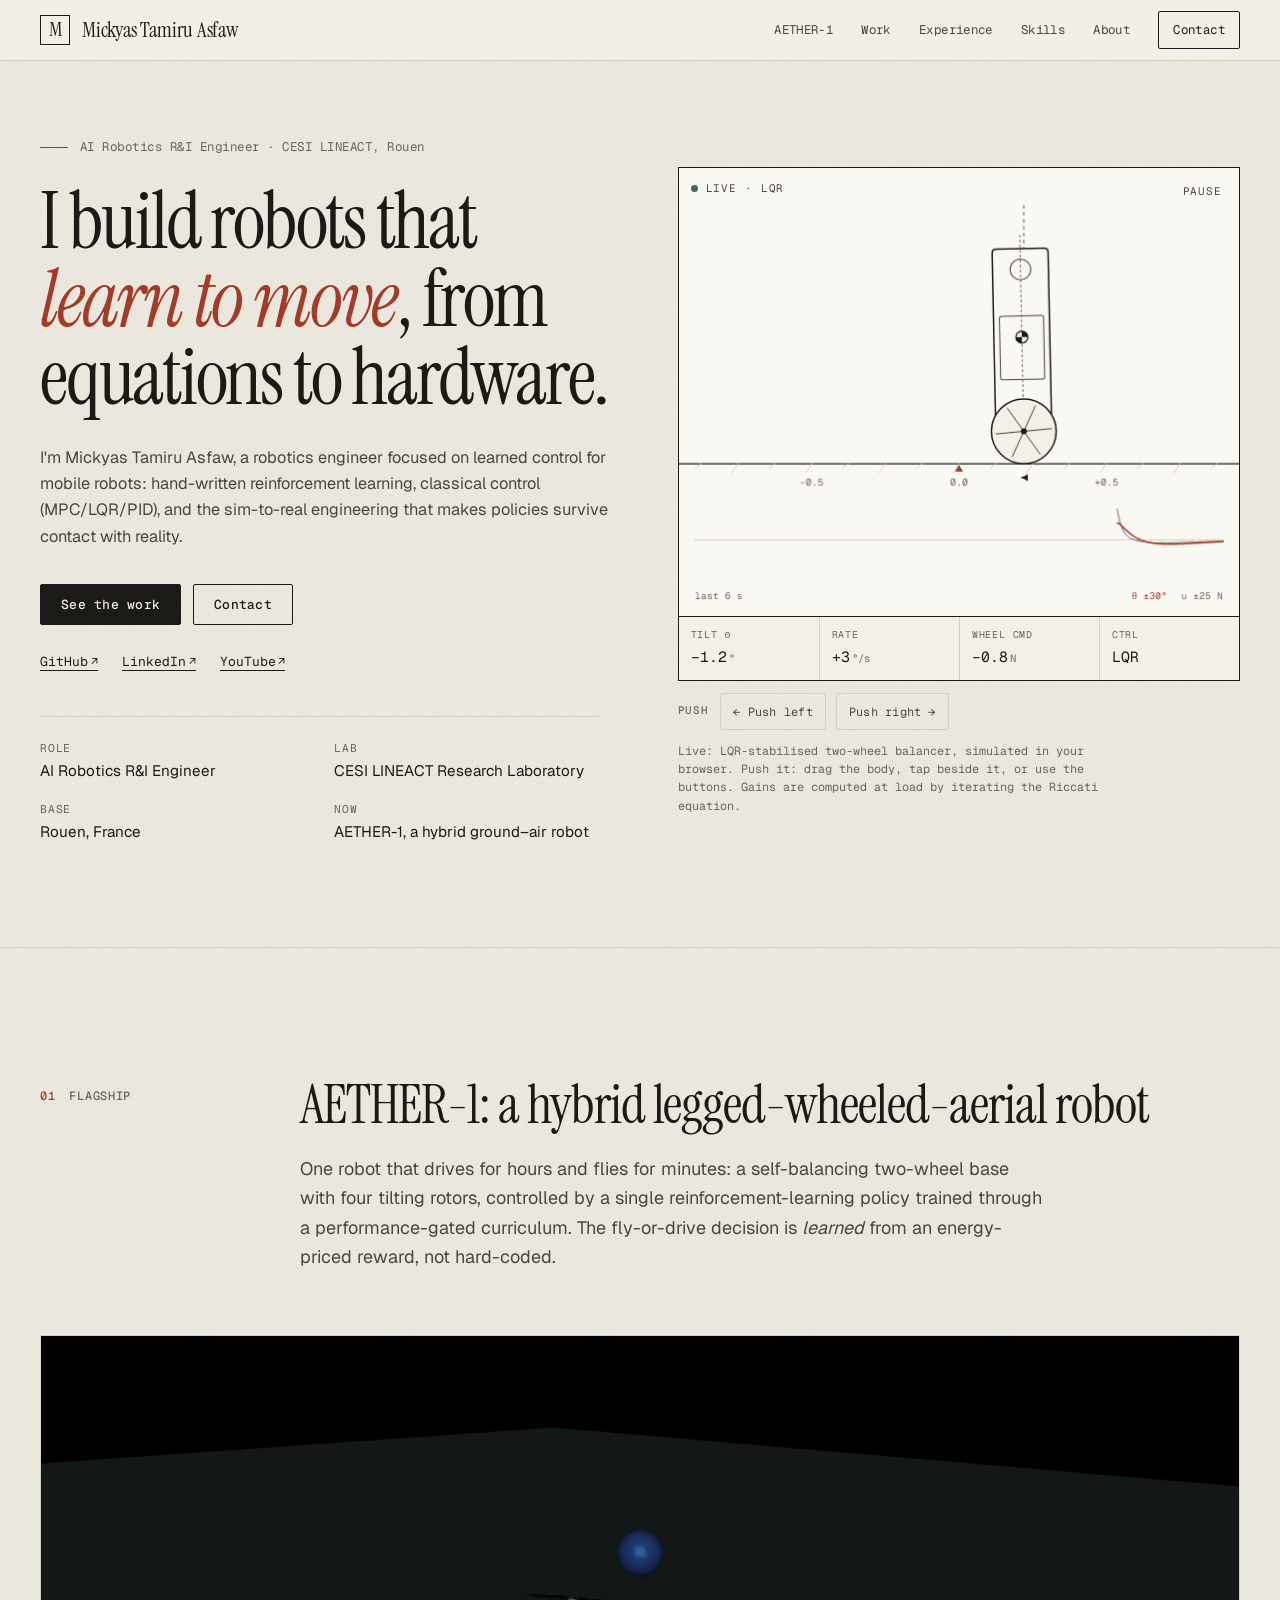
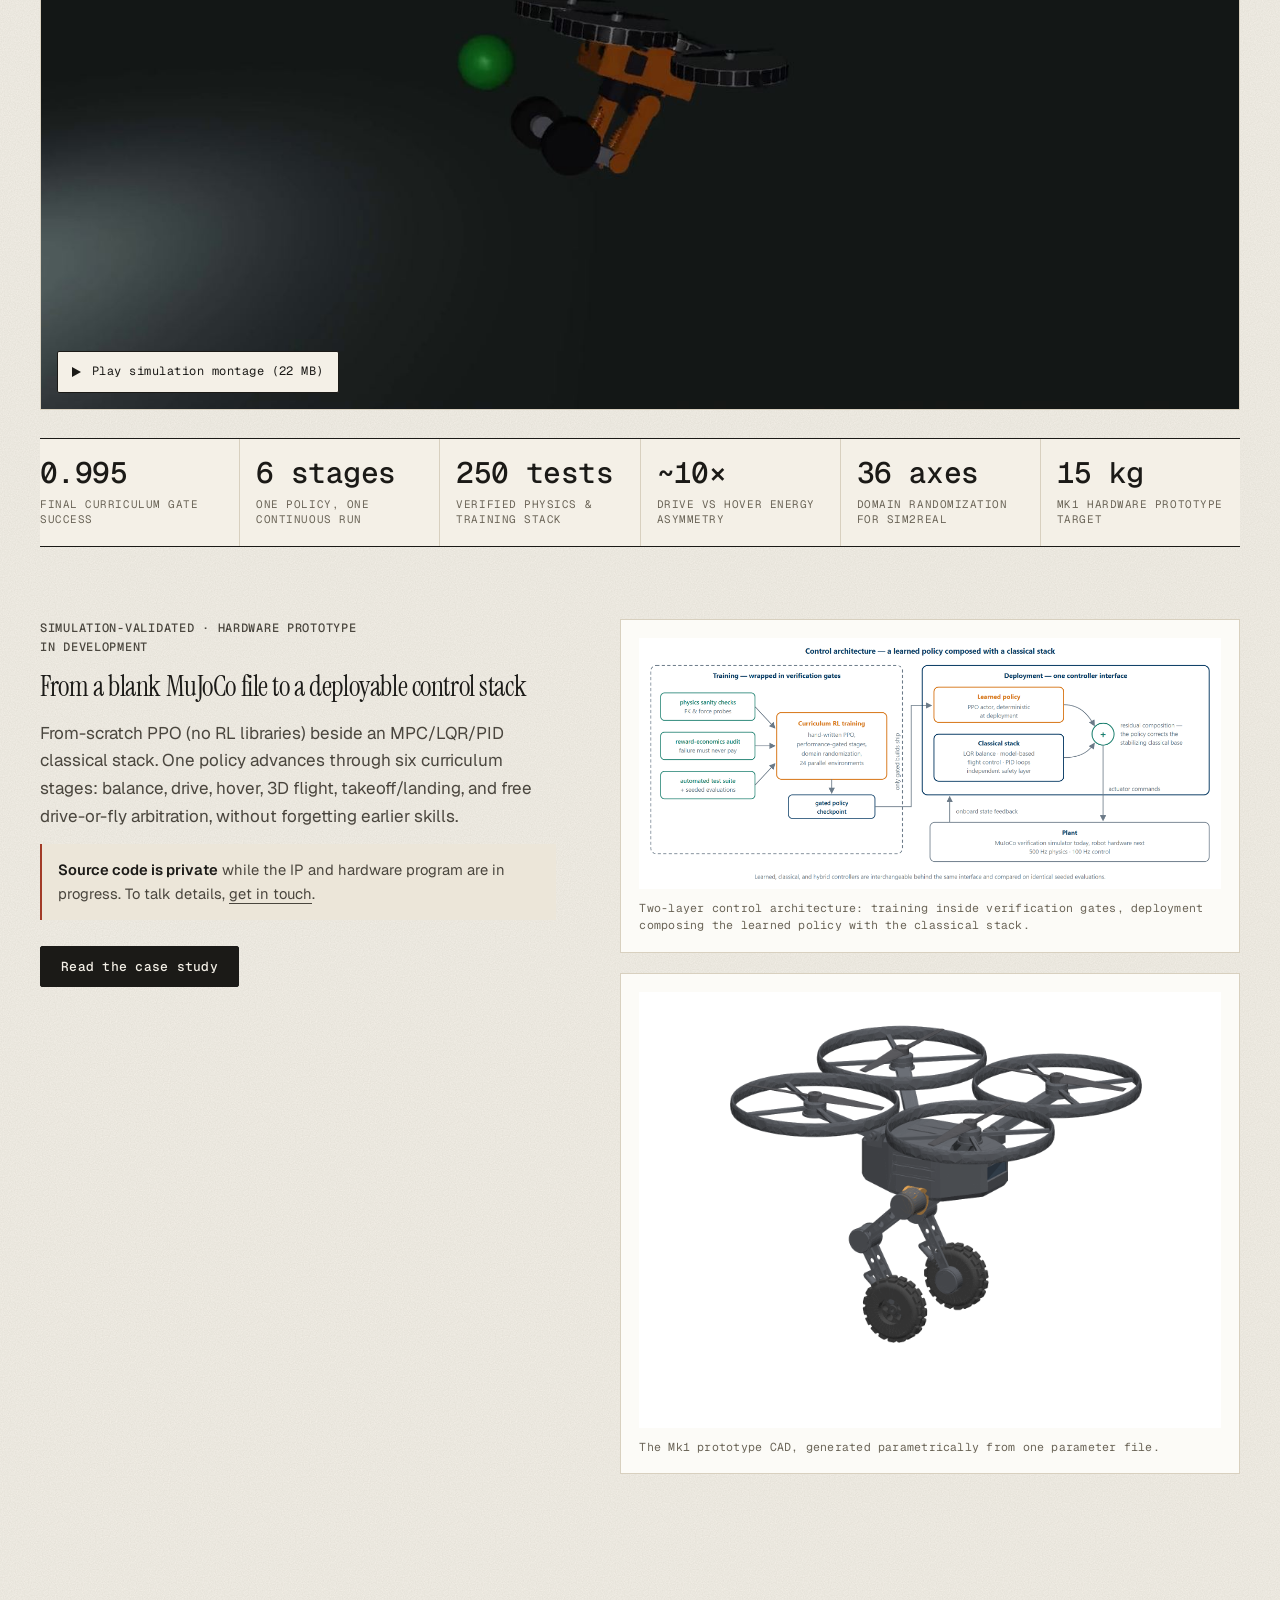
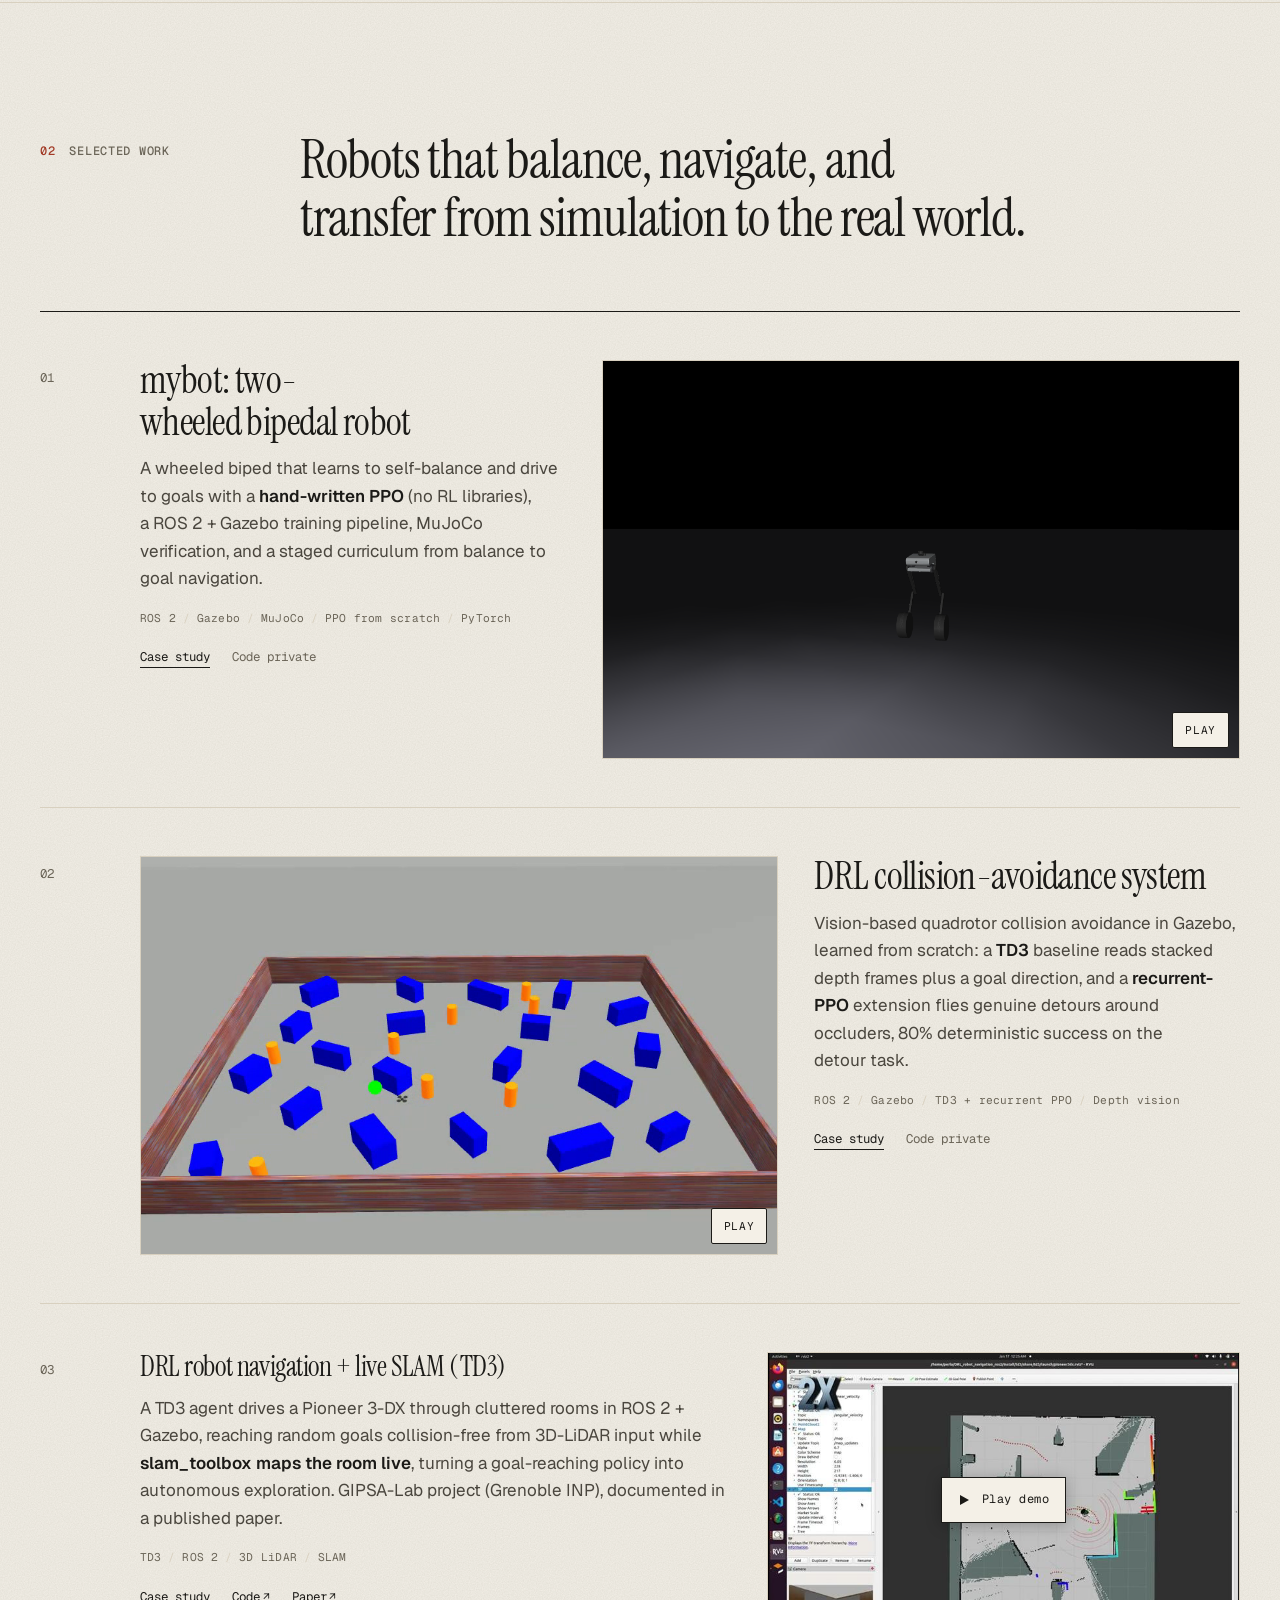
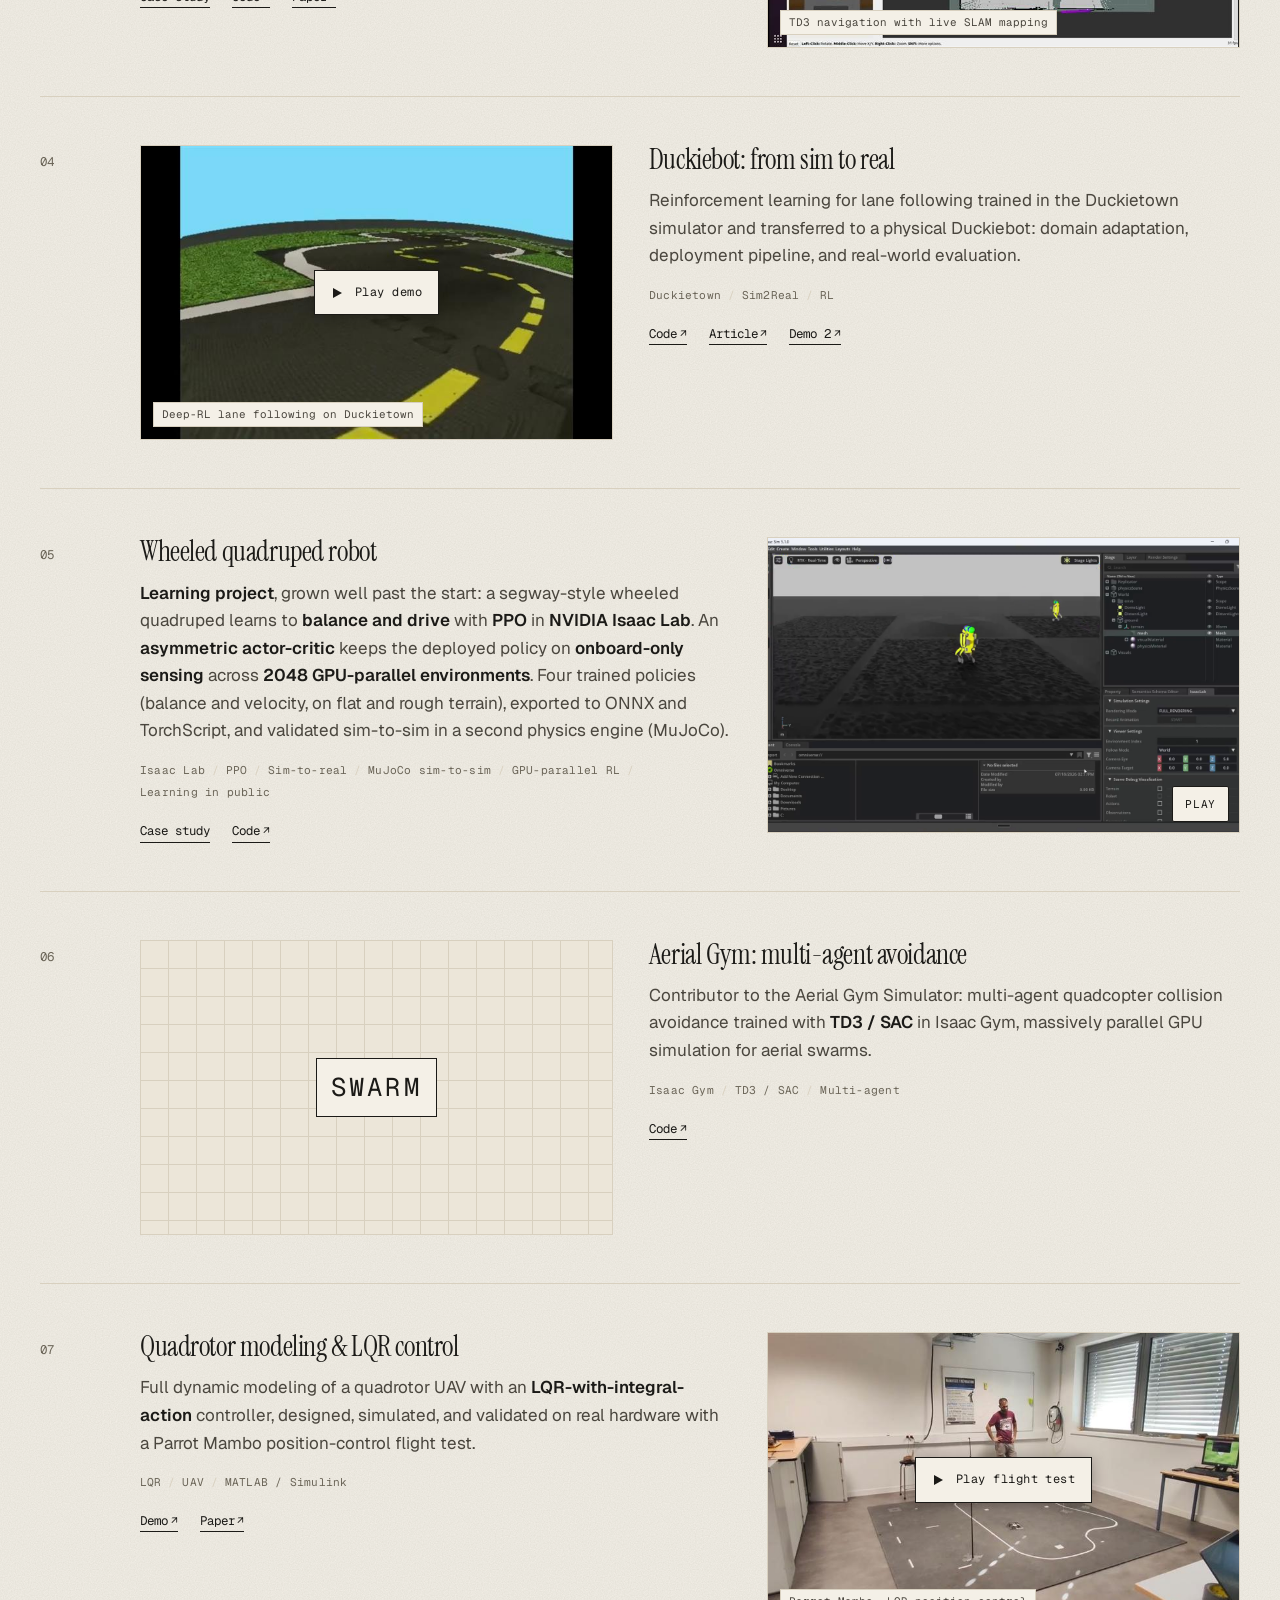
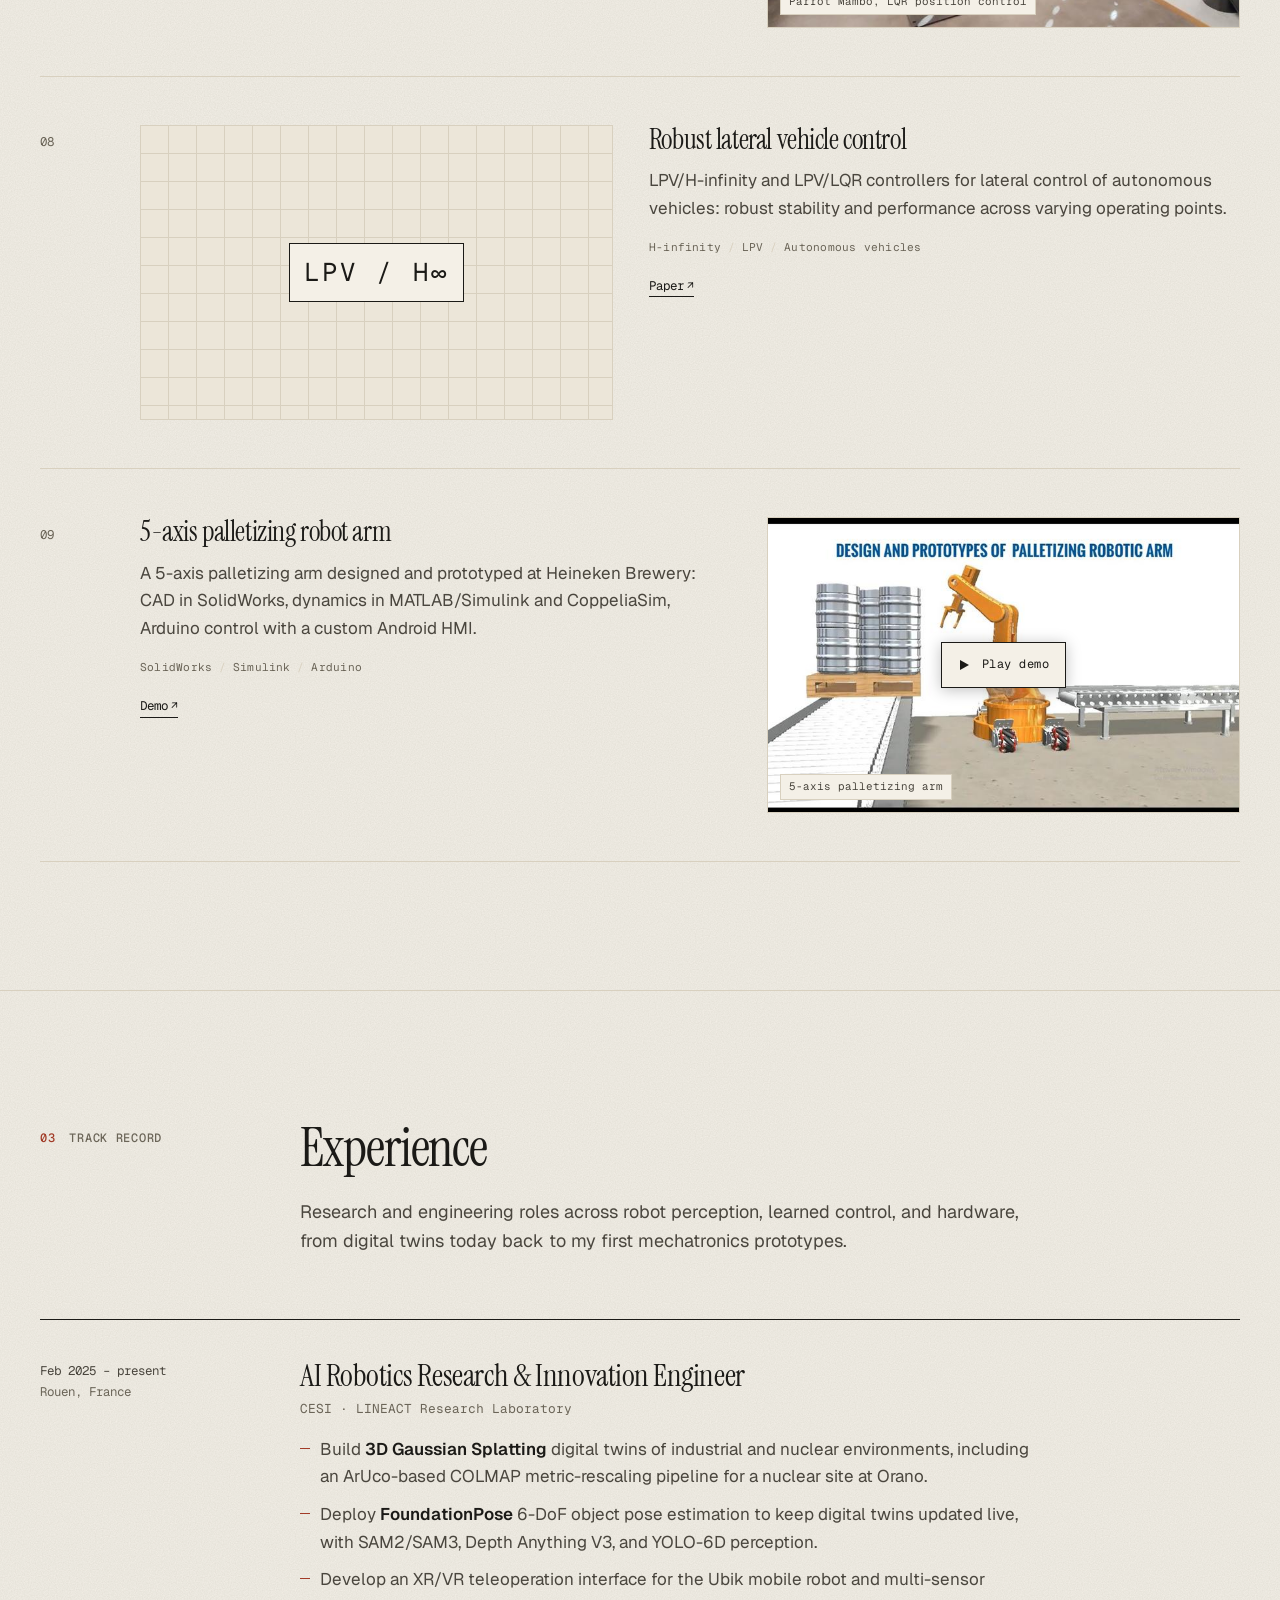
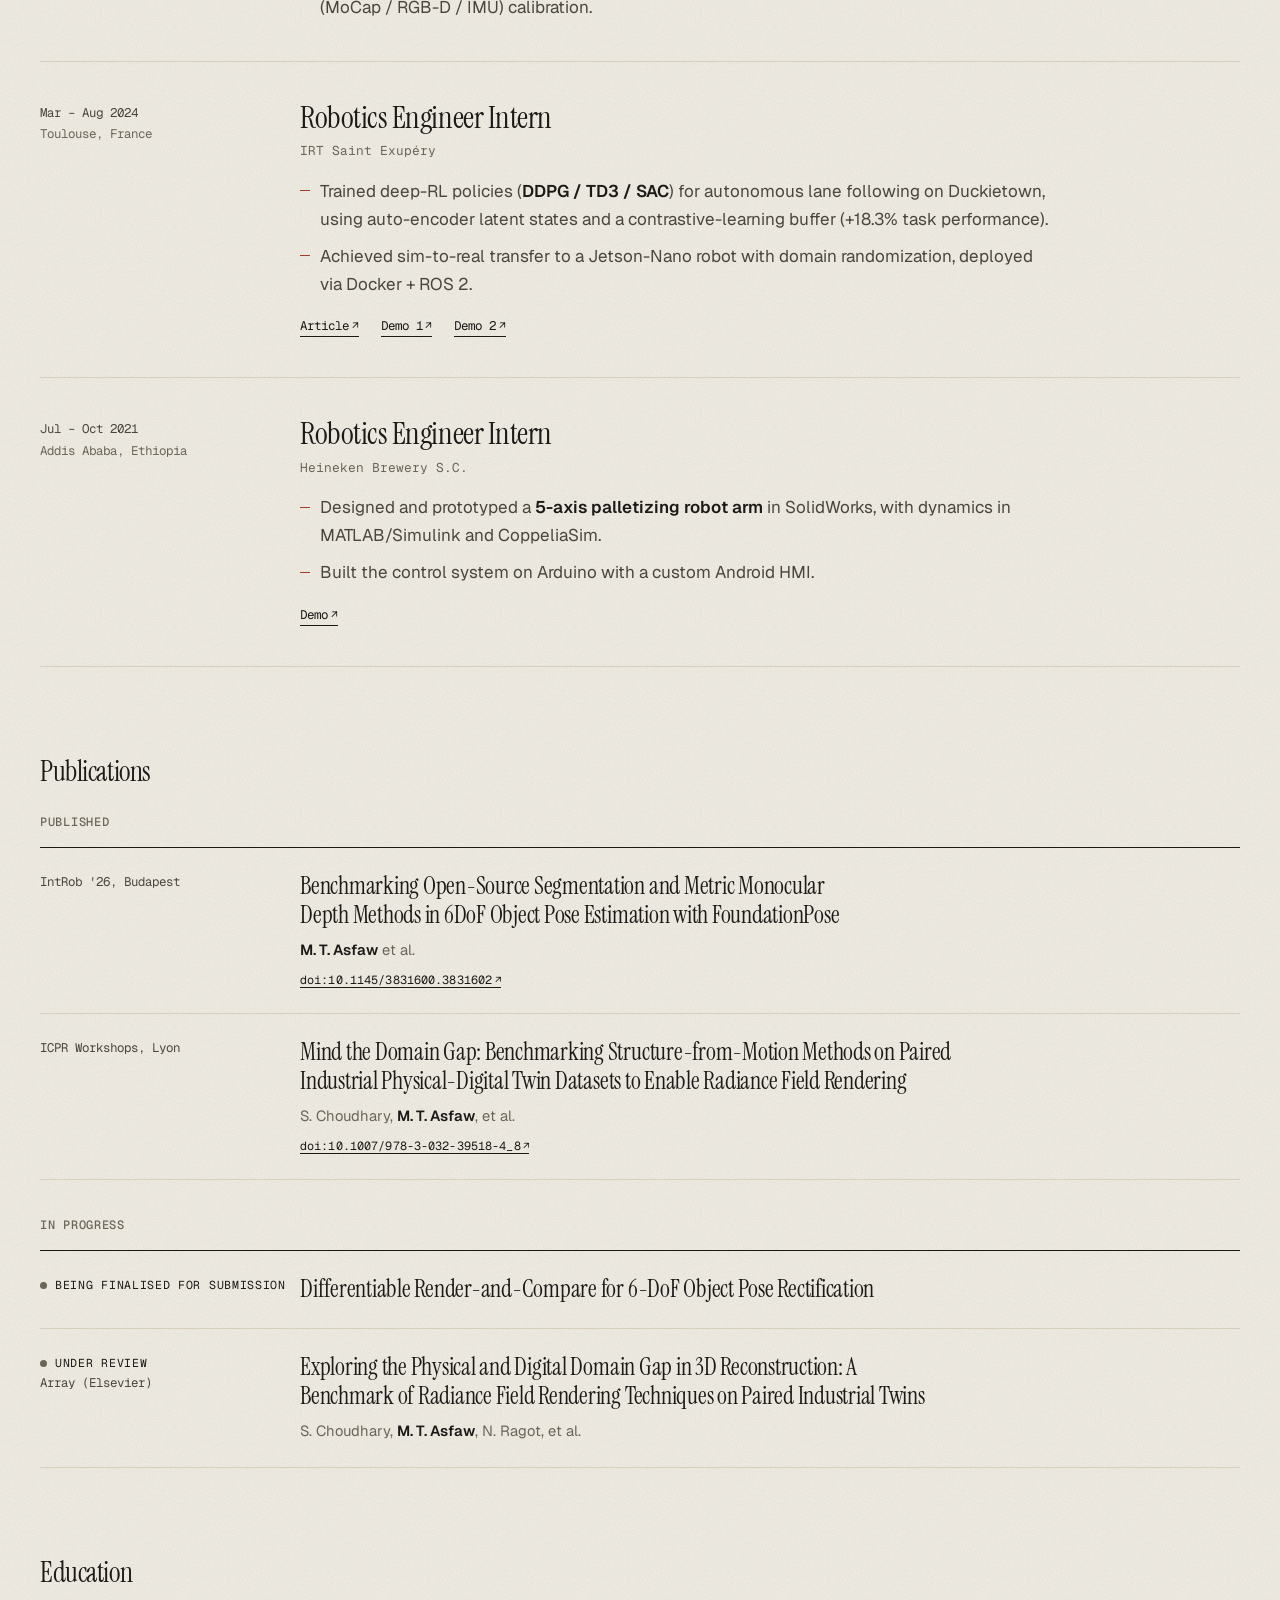
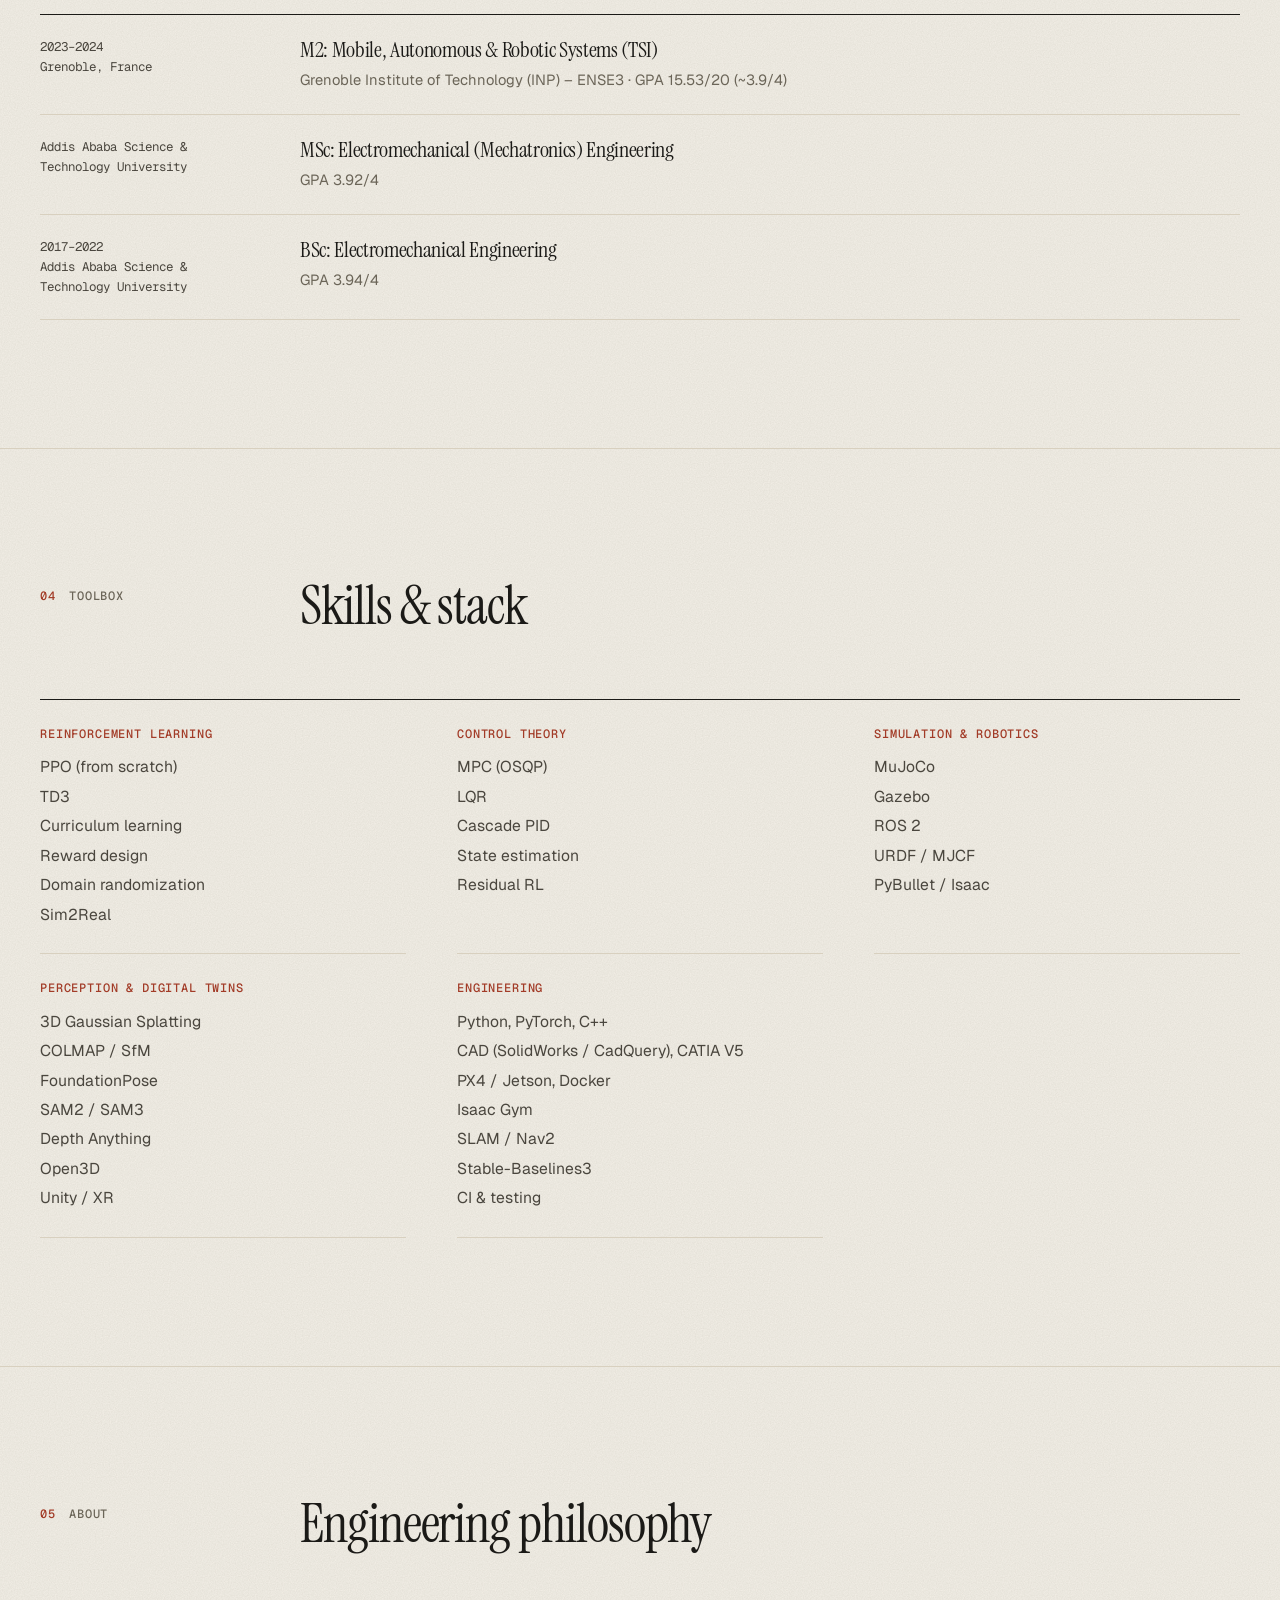
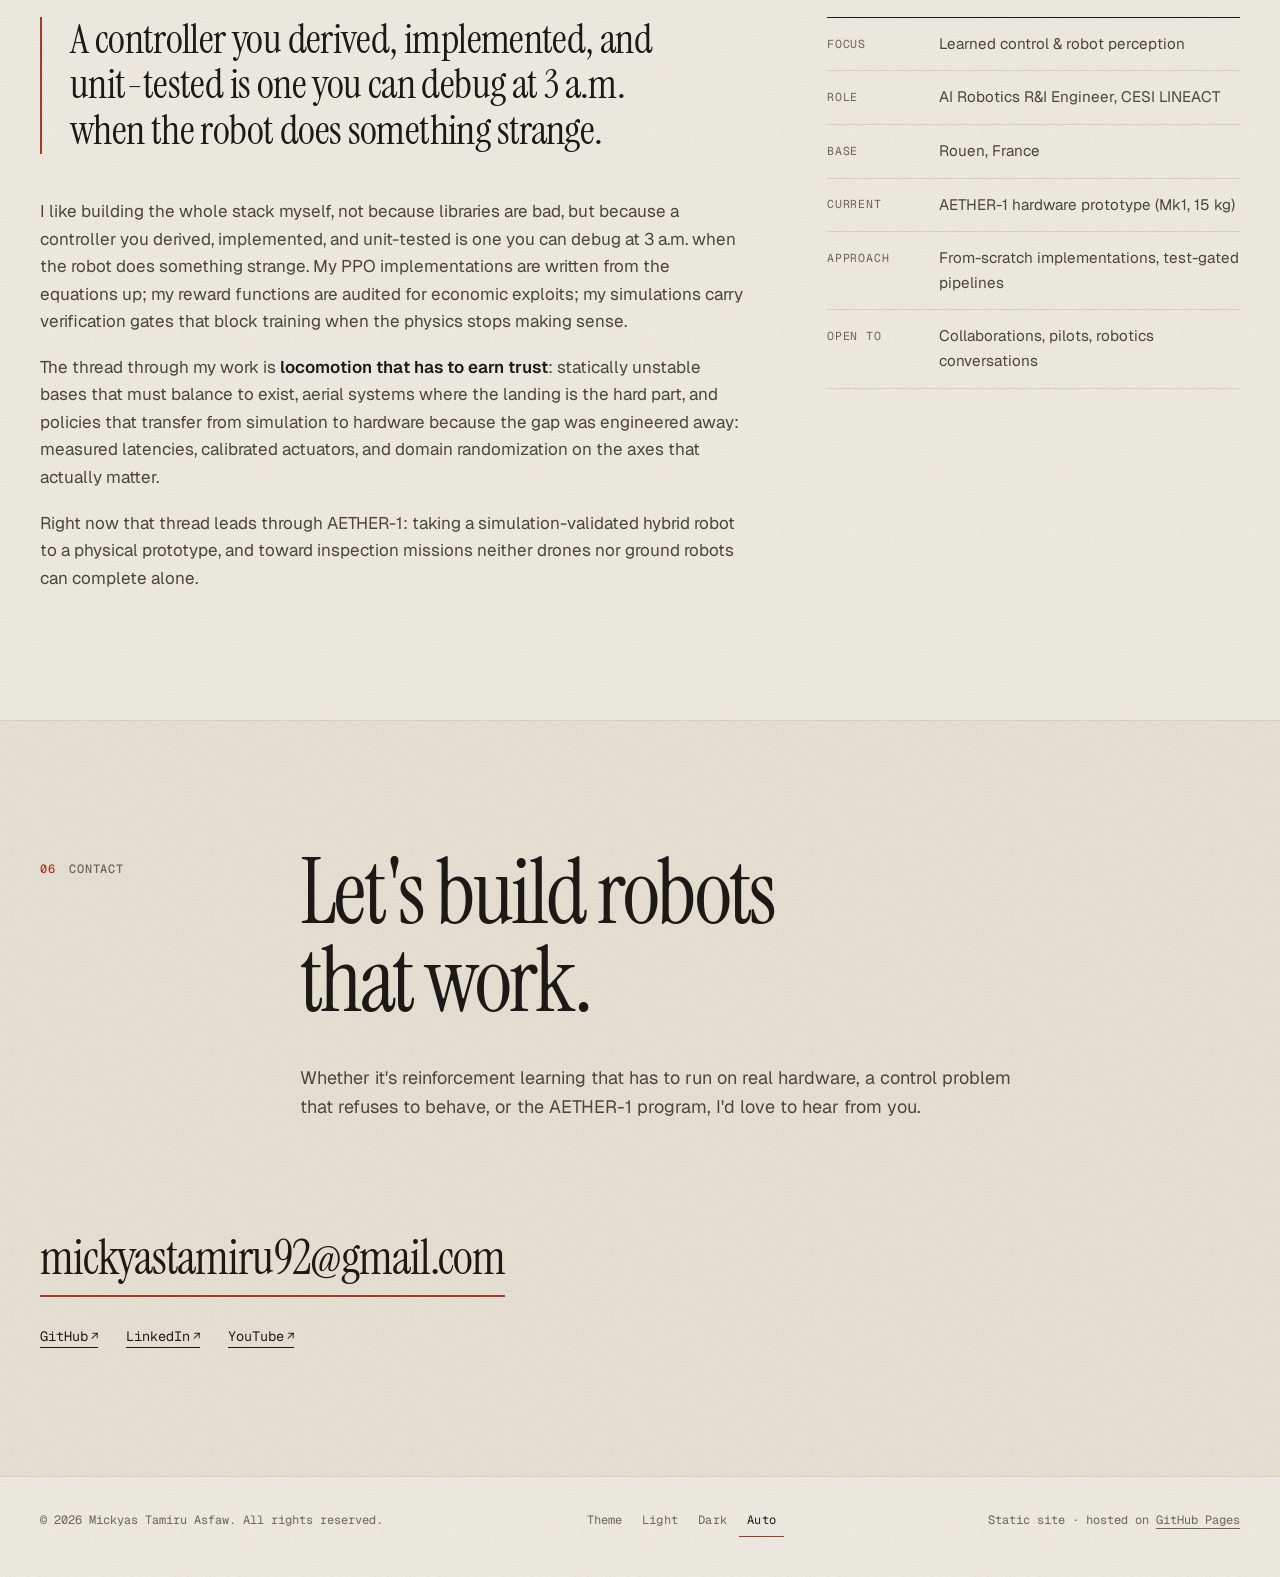
==== commit 110c3fa2: "Accessibility: video play/pause buttons, canvas-only pointer handling, keyboard pushes, reduced-moti" ====
--- a/index.html
+++ b/index.html
@@ -75,7 +75,7 @@
 
     <figure class="sim rise" id="sim" style="--i:2">
       <div class="sim-frame">
-        <canvas role="img" aria-label="Interactive simulation of a two-wheeled self-balancing robot stabilised by an LQR controller. Drag the robot or tap beside it to push it and watch it recover."></canvas>
+        <canvas role="img" aria-label="Interactive simulation of a two-wheeled self-balancing robot stabilised by an LQR controller. Drag the robot or tap beside it to push it and watch it recover. The Push left and Push right buttons below do the same from the keyboard."></canvas>
         <div class="sim-chip"><i aria-hidden="true"></i><span>Live &middot; LQR</span></div>
         <button class="sim-toggle" type="button" aria-pressed="false">Pause</button>
       </div>
@@ -85,7 +85,8 @@
         <div><dt>Wheel cmd</dt><dd data-o="u">+0.0<small>N</small></dd></div>
         <div><dt>Ctrl</dt><dd data-o="c">LQR</dd></div>
       </dl>
-      <figcaption>Live: LQR-stabilised two-wheel balancer, simulated in your browser. Push it: drag the body, or tap beside it. Gains are computed at load by iterating the Riccati equation.</figcaption>
+      <div class="sim-keys"><span class="label">Push</span><button type="button" data-push="-1">&larr; Push left</button><button type="button" data-push="1">Push right &rarr;</button></div>
+      <figcaption>Live: LQR-stabilised two-wheel balancer, simulated in your browser. Push it: drag the body, tap beside it, or use the buttons. Gains are computed at load by iterating the Riccati equation.</figcaption>
     </figure>
   </div>
 </section>
--- a/assets/css/style.css
+++ b/assets/css/style.css
@@ -266,6 +266,15 @@
 .sim-readout dt { font-family: var(--mono); font-size: .62rem; letter-spacing: .08em; text-transform: uppercase; color: var(--ink-3); white-space: nowrap; }
 .sim-readout dd { font-family: var(--mono); font-variant-numeric: tabular-nums; font-size: .92rem; margin-top: 2px; white-space: nowrap; }
 .sim-readout dd small { font-size: .72em; color: var(--ink-3); margin-left: 2px; }
+.sim-keys { display: flex; flex-wrap: wrap; align-items: center; gap: 8px 10px; margin-top: 12px; }
+.sim-keys .label { font-size: .68rem; margin-right: 2px; }
+.sim-keys button { font-family: var(--mono); font-size: .74rem; letter-spacing: .02em; padding: 8px 12px; border: 1px solid var(--rule); border-radius: 2px; color: var(--ink-2); transition: color .2s, border-color .2s, transform .16s var(--ease); }
+.sim-keys button:active { transform: scale(.97); }
+@media (hover: hover) and (pointer: fine) { .sim-keys button:hover { color: var(--accent); border-color: var(--accent); } }
+.vtoggle { position: absolute; right: 10px; bottom: 10px; z-index: 3; padding: 8px 12px; background: var(--paper); color: var(--ink); border: 1px solid var(--ink); border-radius: 2px; font-family: var(--mono); font-size: .7rem; letter-spacing: .06em; text-transform: uppercase; transition: transform .16s var(--ease), background-color .2s, color .2s; }
+.vtoggle:active { transform: scale(.97); }
+@media (hover: hover) and (pointer: fine) { .vtoggle:hover { background: var(--ink); color: var(--paper); } }
+.work-media { position: relative; z-index: 2; }
 .sim figcaption { margin-top: 12px; font-family: var(--mono); font-size: .74rem; line-height: 1.55; color: var(--ink-3); max-width: 62ch; }
 @media (max-width: 420px) {
   .sim-readout dd { font-size: .8rem; }
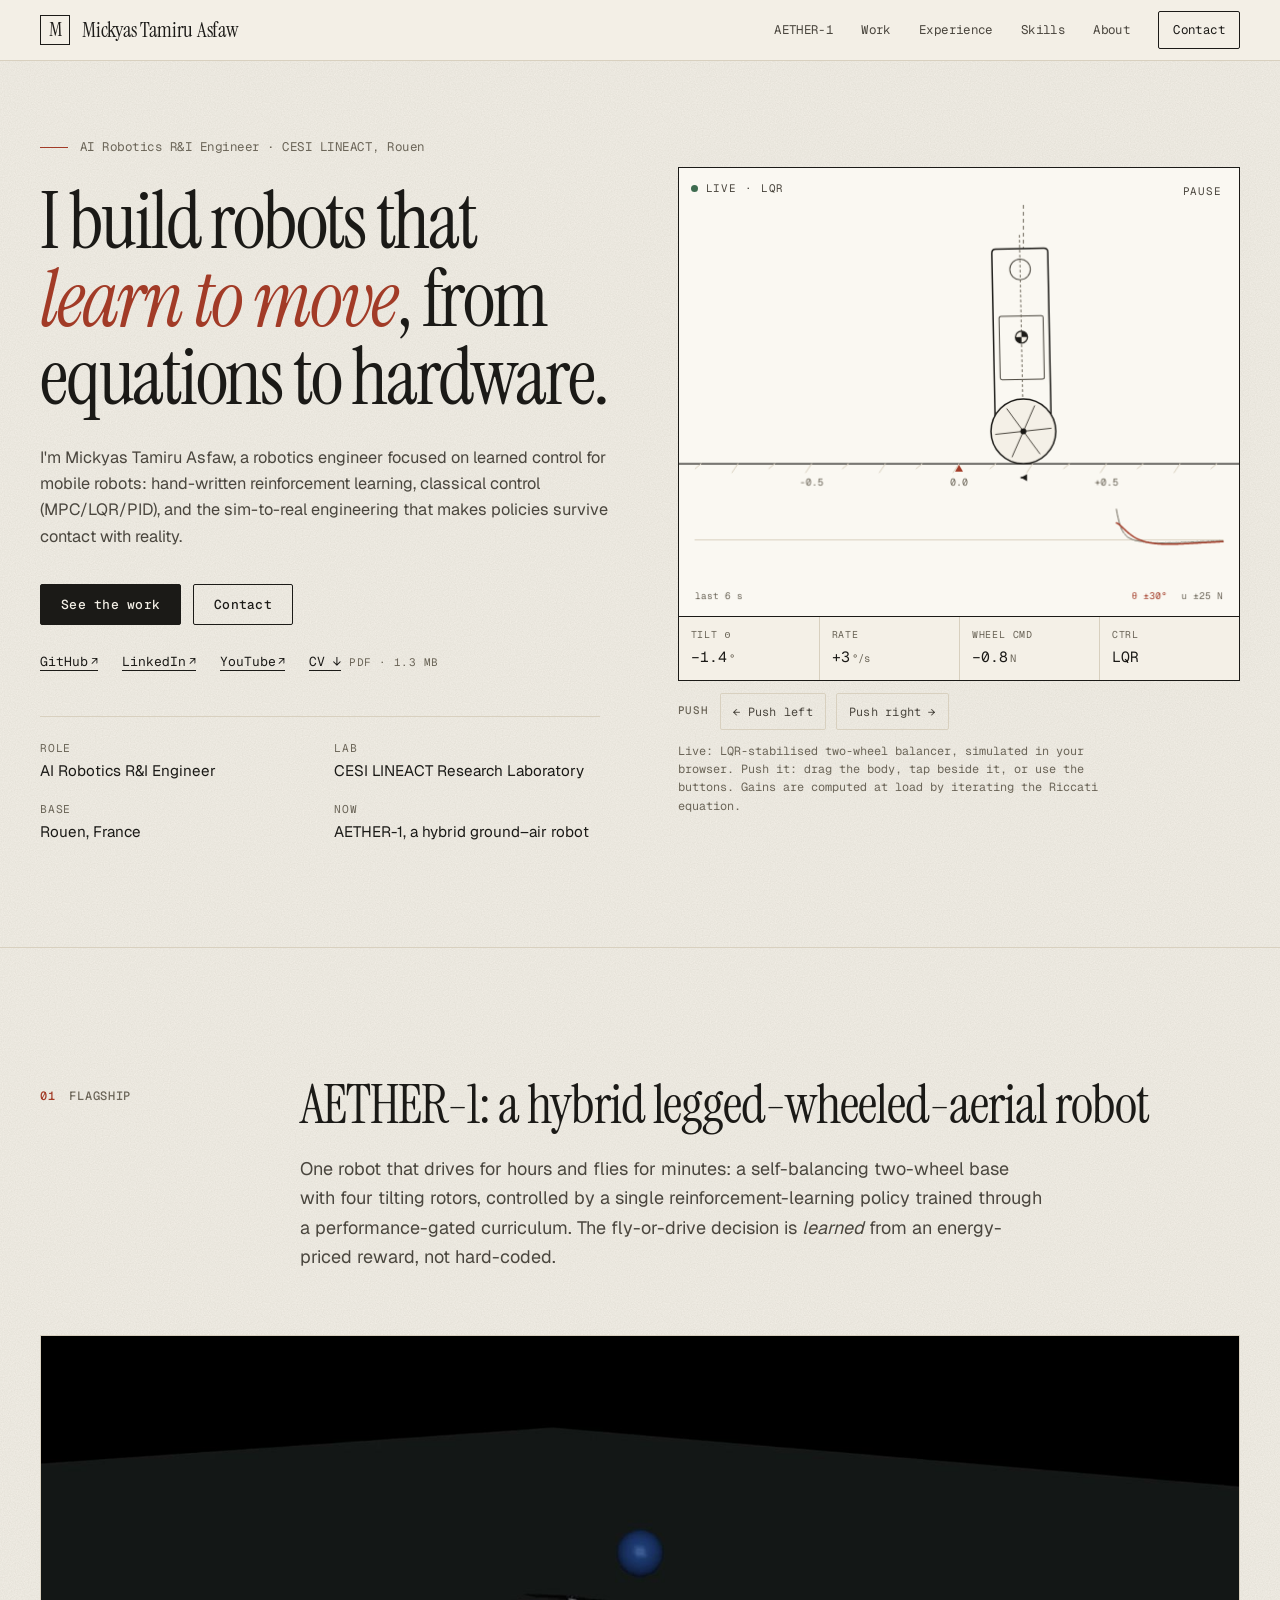
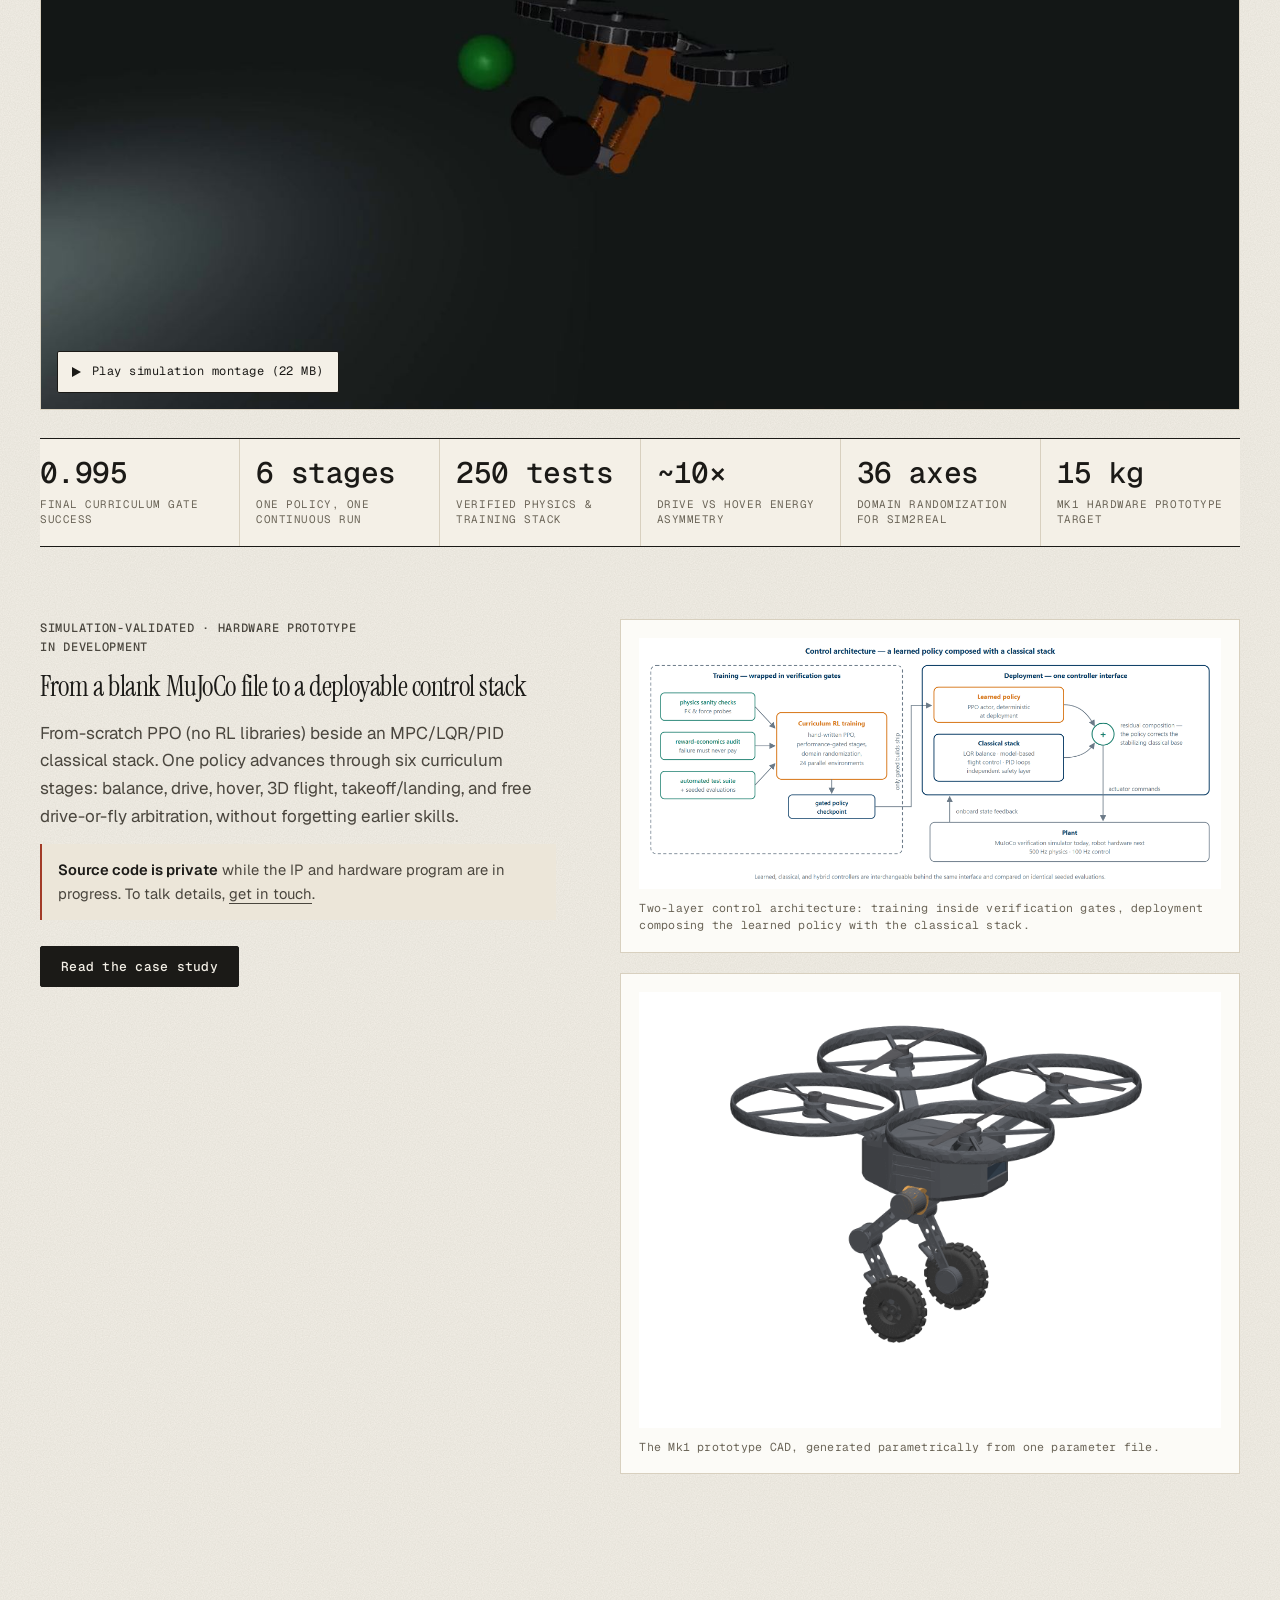
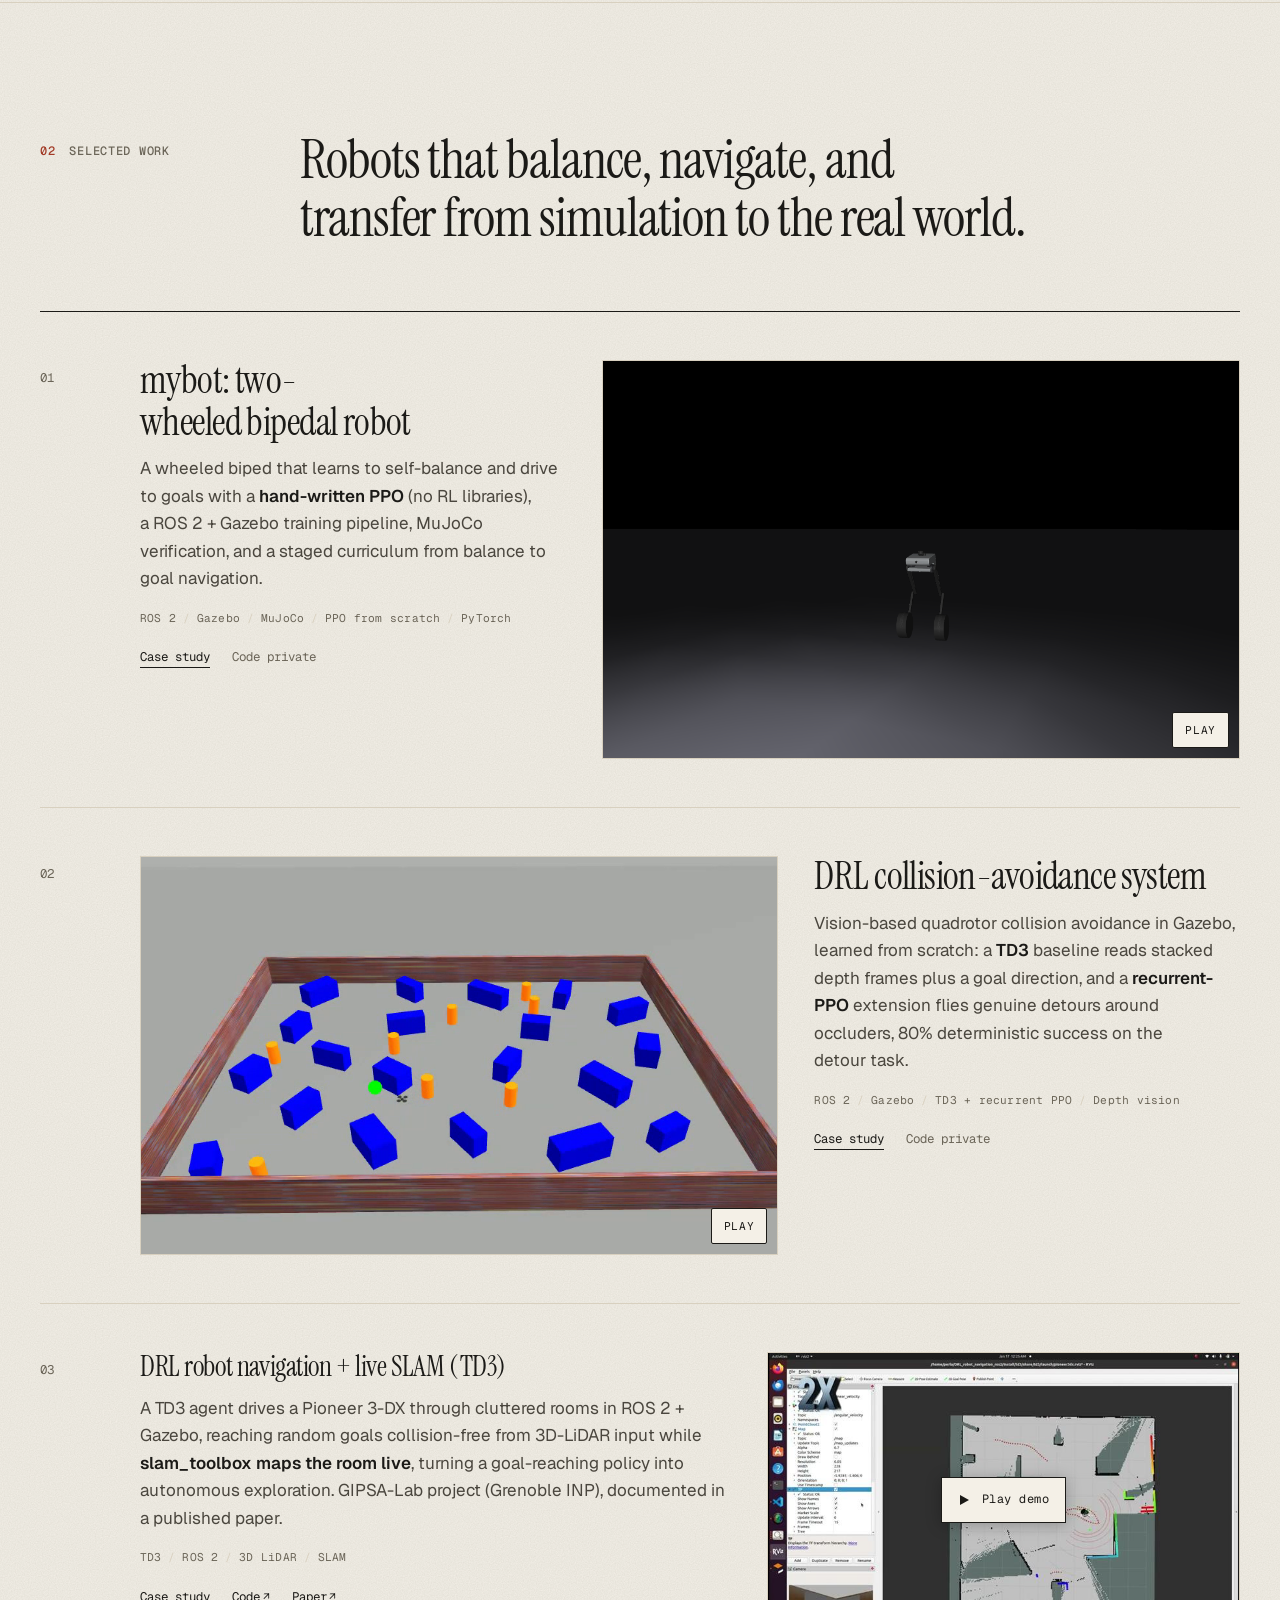
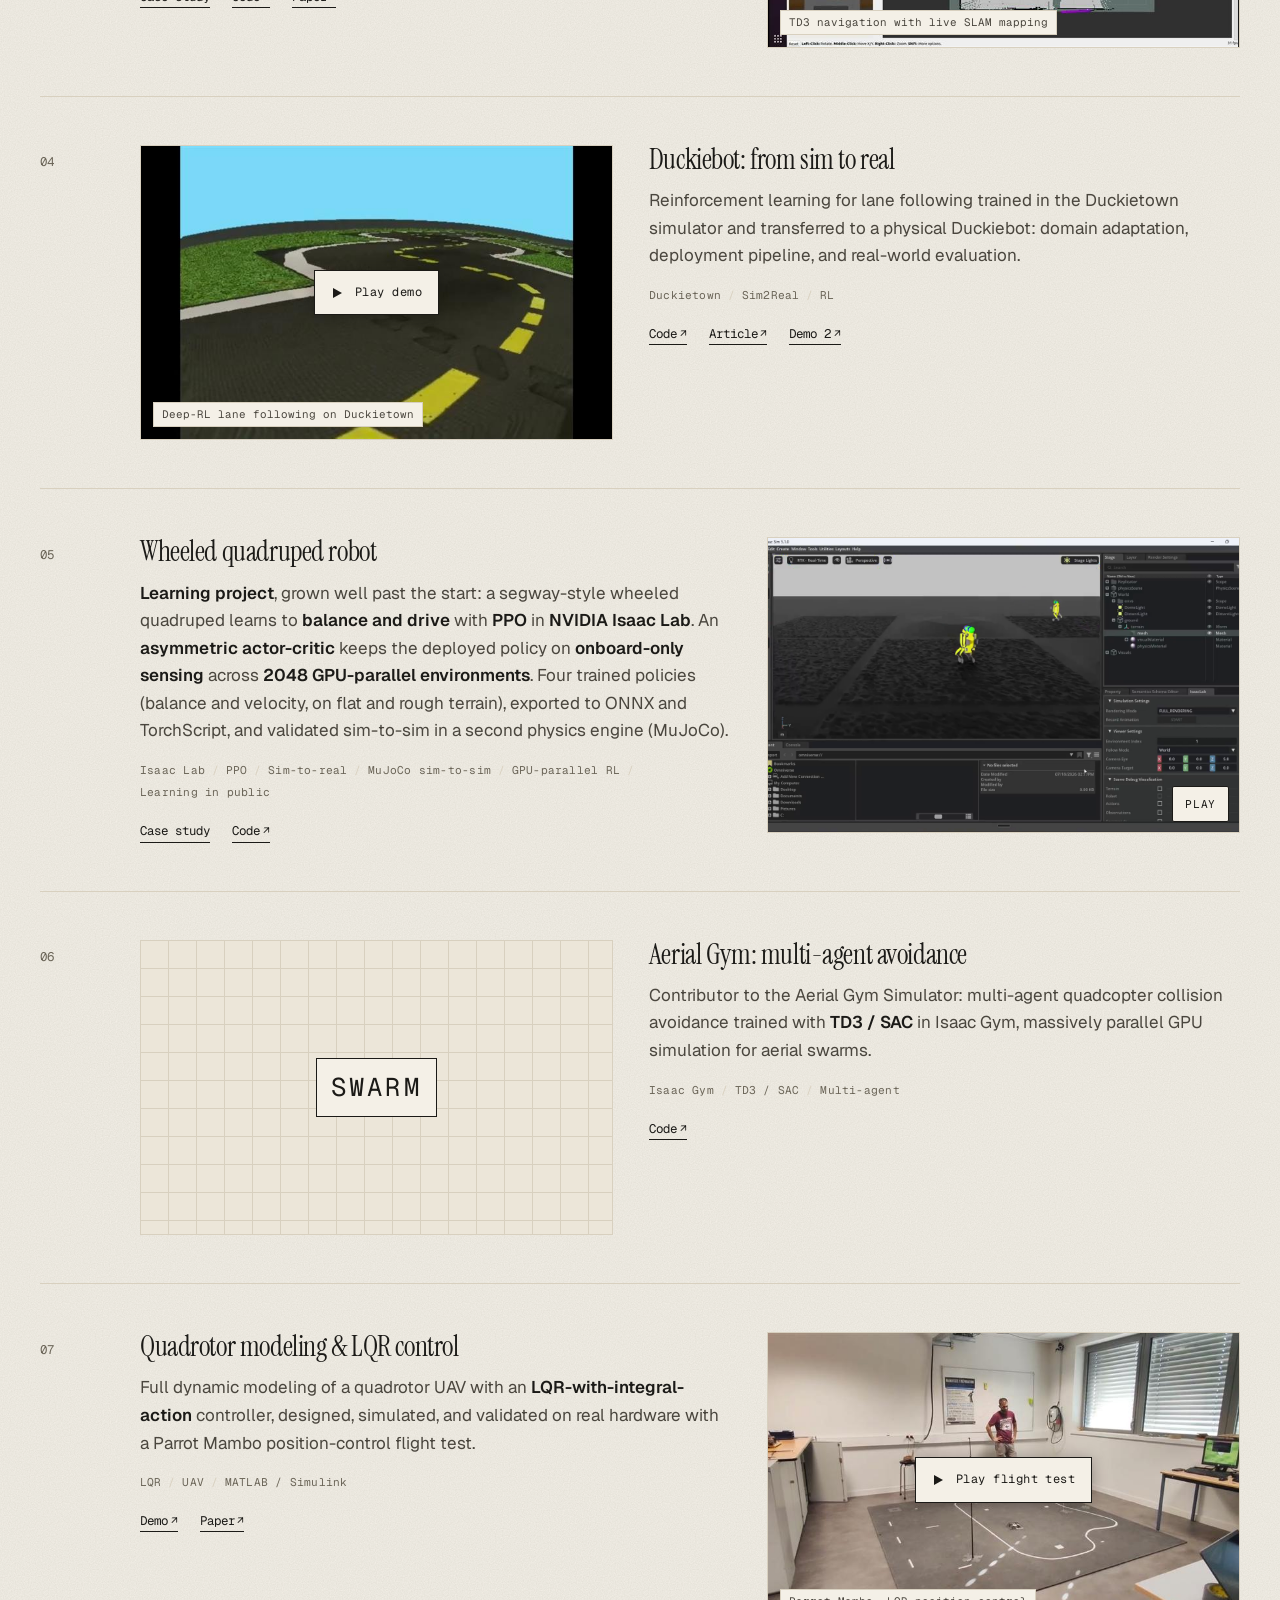
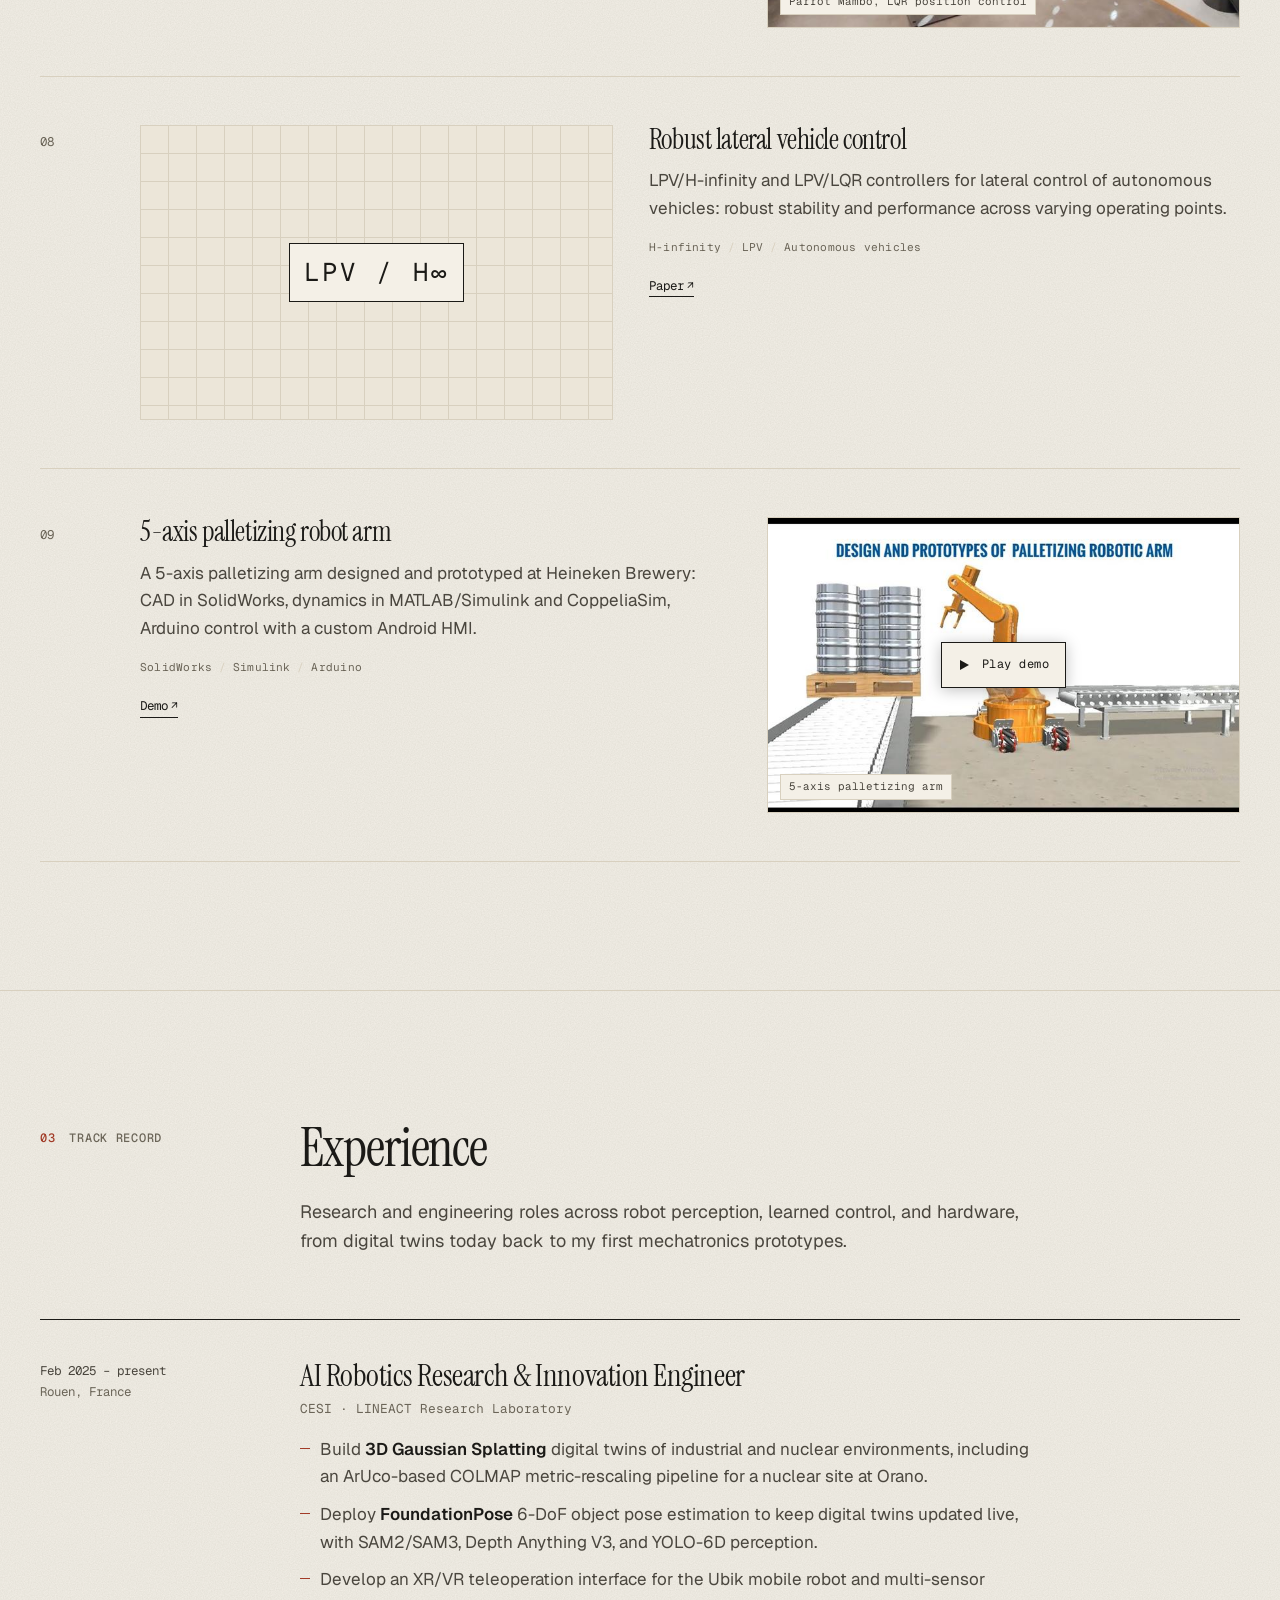
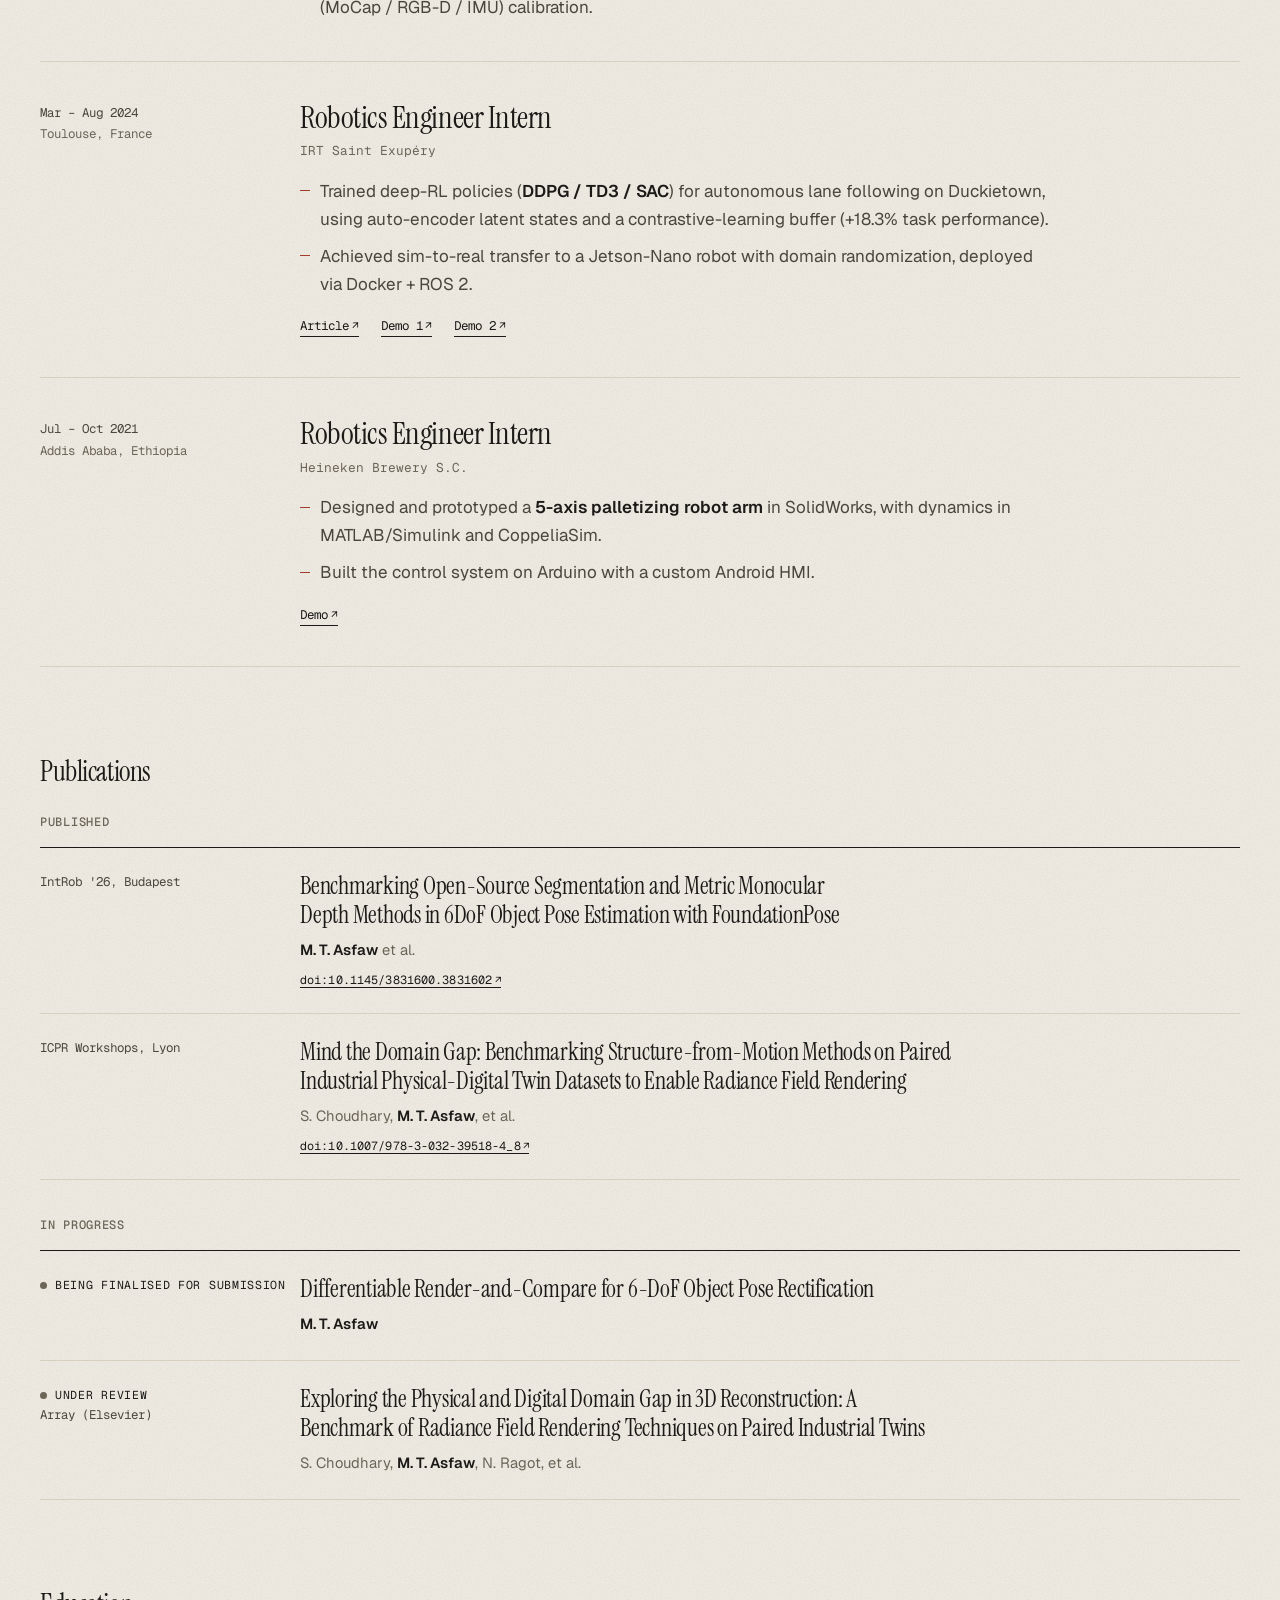
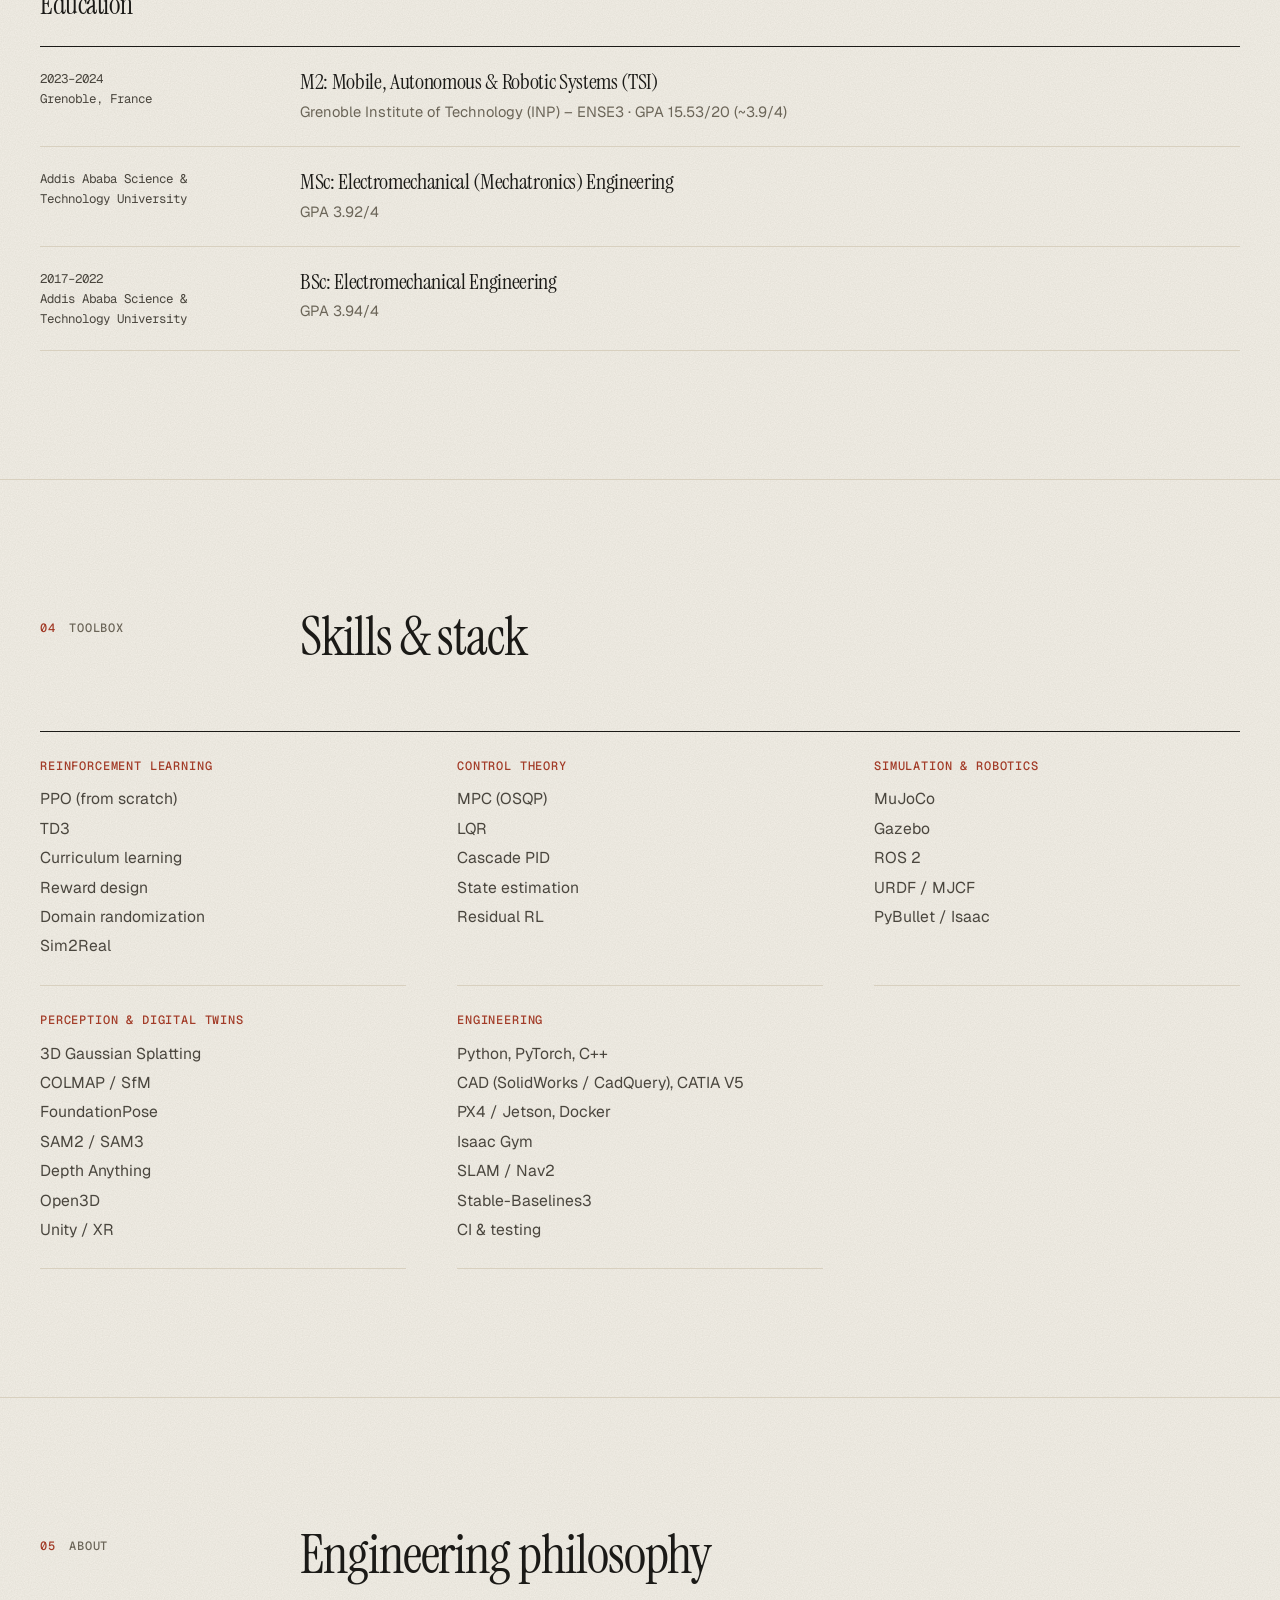
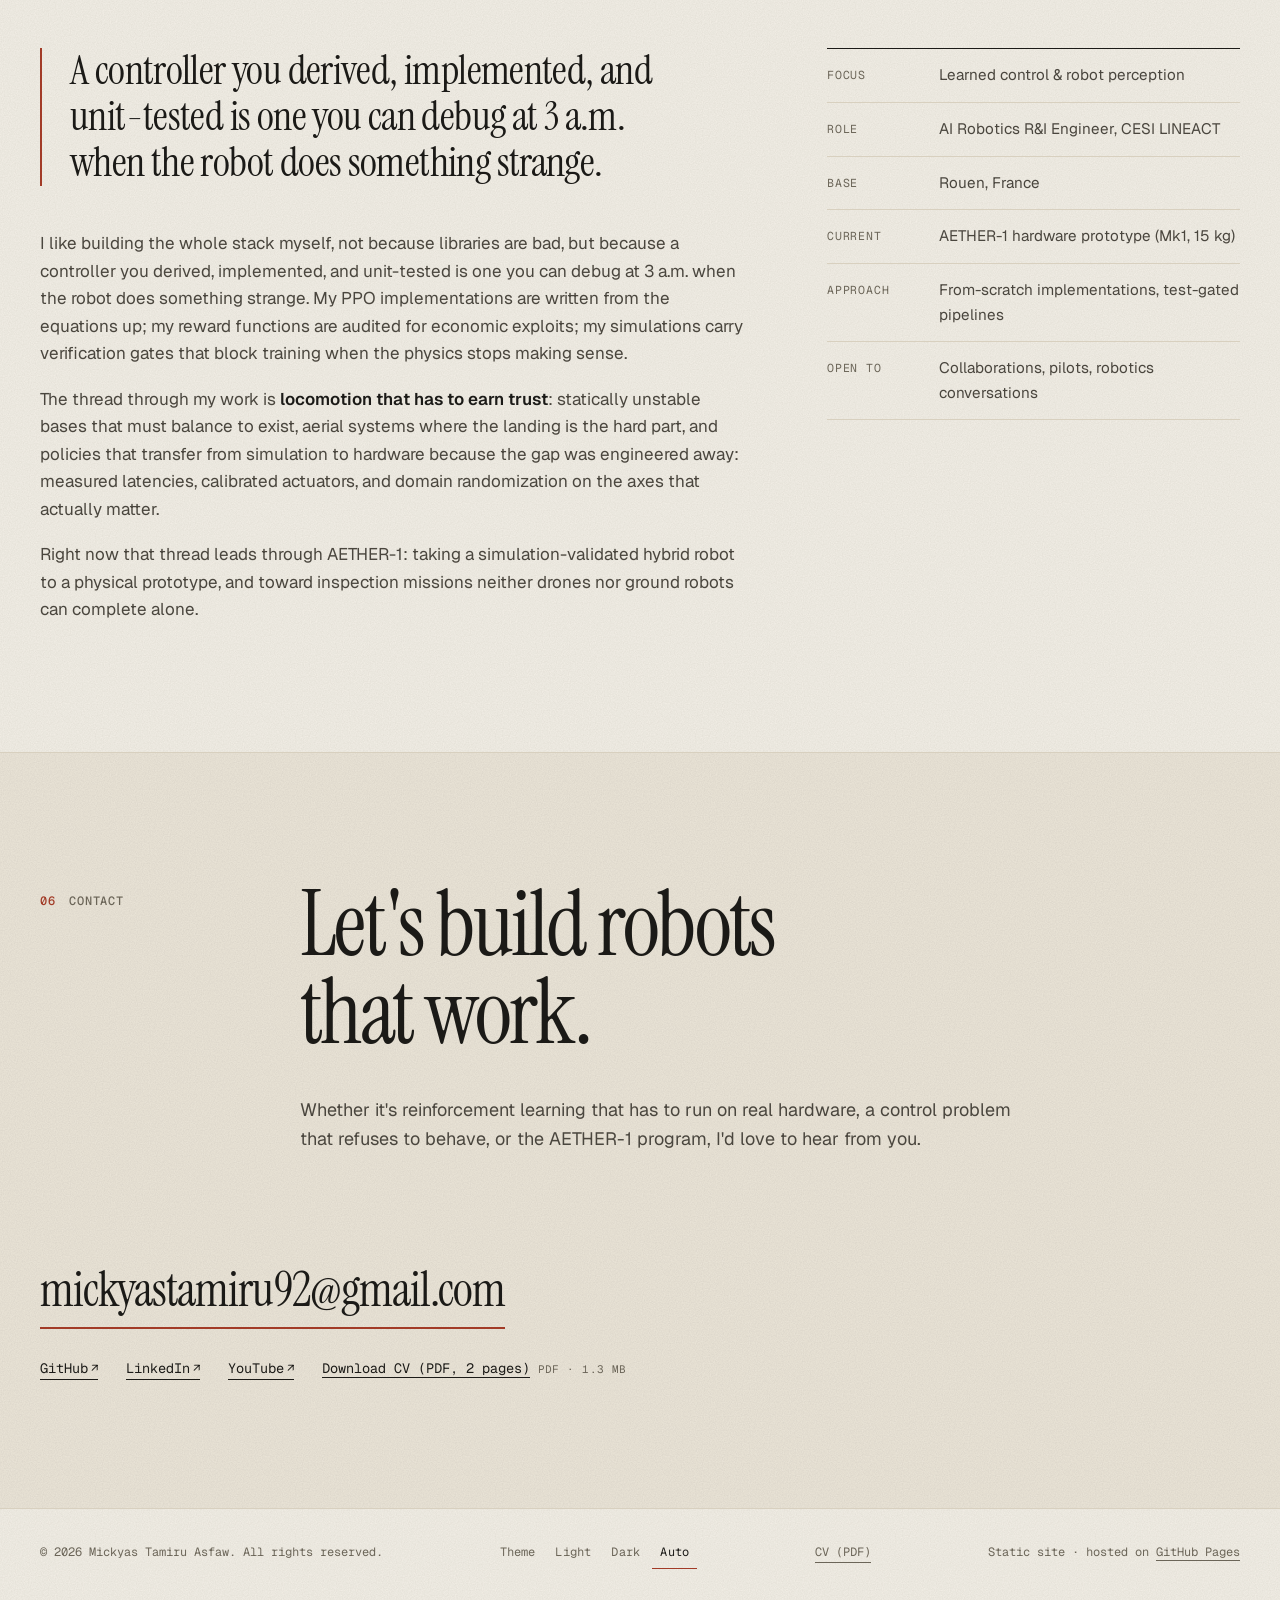
==== commit 15728e6a: "Add public CV (PDF) with download links in hero, contact and footers; add author line to in-progress" ====
--- a/index.html
+++ b/index.html
@@ -64,6 +64,7 @@
         <li><a class="link ext" href="https://github.com/MickyasTA" target="_blank" rel="noopener">GitHub</a></li>
         <li><a class="link ext" href="https://www.linkedin.com/in/mickyas-tamiru-asfaw-1409271a6/" target="_blank" rel="noopener">LinkedIn</a></li>
         <li><a class="link ext" href="https://www.youtube.com/@engineering_design" target="_blank" rel="noopener">YouTube</a></li>
+        <li><a class="link" href="assets/Mickyas_Tamiru_Asfaw_CV.pdf" download="Mickyas_Tamiru_Asfaw_CV.pdf" type="application/pdf" aria-label="Download CV as PDF, 1.3 MB">CV &darr;</a><span class="hint">PDF &middot; 1.3 MB</span></li>
       </ul>
       <dl class="hero-facts rise" style="--i:5">
         <div><dt>Role</dt><dd>AI Robotics R&amp;I Engineer</dd></div>
@@ -351,6 +352,7 @@
           <div class="pub-venue"><span class="status">Being finalised for submission</span></div>
           <div>
             <h4 class="pub-title">Differentiable Render-and-Compare for 6-DoF Object Pose Rectification</h4>
+            <p class="pub-authors"><strong>M. T. Asfaw</strong></p>
           </div>
         </li>
         <li class="pub reveal">
@@ -471,6 +473,7 @@
         <a class="link ext" href="https://github.com/MickyasTA" target="_blank" rel="noopener">GitHub</a>
         <a class="link ext" href="https://www.linkedin.com/in/mickyas-tamiru-asfaw-1409271a6/" target="_blank" rel="noopener">LinkedIn</a>
         <a class="link ext" href="https://www.youtube.com/@engineering_design" target="_blank" rel="noopener">YouTube</a>
+        <span><a class="link" href="assets/Mickyas_Tamiru_Asfaw_CV.pdf" download="Mickyas_Tamiru_Asfaw_CV.pdf" type="application/pdf" aria-label="Download CV as PDF, 2 pages, 1.3 MB">Download CV (PDF, 2 pages)</a><span class="hint">PDF &middot; 1.3 MB</span></span>
       </div>
     </div>
   </div>
@@ -482,6 +485,7 @@
   <div class="wrap footer-inner">
     <span>&copy; 2026 Mickyas Tamiru Asfaw. All rights reserved.</span>
     <div class="theme" role="group" aria-label="Colour theme"><span>Theme</span><button type="button" data-theme-set="light" aria-pressed="false">Light</button><button type="button" data-theme-set="dark" aria-pressed="false">Dark</button><button type="button" data-theme-set="auto" aria-pressed="true">Auto</button></div>
+    <a class="link" href="assets/Mickyas_Tamiru_Asfaw_CV.pdf" download="Mickyas_Tamiru_Asfaw_CV.pdf" type="application/pdf" aria-label="Download CV as PDF">CV (PDF)</a>
     <span>Static site &middot; hosted on <a class="link" href="https://pages.github.com/" target="_blank" rel="noopener">GitHub Pages</a></span>
   </div>
 </footer>
--- a/assets/css/style.css
+++ b/assets/css/style.css
@@ -437,6 +437,7 @@
 
 .footer { border-top: 1px solid var(--rule); padding-block: 28px 40px; font-family: var(--mono); font-size: .75rem; color: var(--ink-3); }
 .footer-inner { display: flex; flex-wrap: wrap; gap: 14px 32px; align-items: center; justify-content: space-between; }
+.hint { margin-left: 8px; font-family: var(--mono); font-size: .68rem; letter-spacing: .04em; color: var(--ink-3); white-space: nowrap; }
 .theme { display: inline-flex; align-items: center; gap: 4px; }
 .theme > span { margin-right: 8px; }
 .theme button { padding: 6px 8px; color: var(--ink-3); border-bottom: 1px solid transparent; transition: color .2s, border-color .2s; letter-spacing: .02em; }
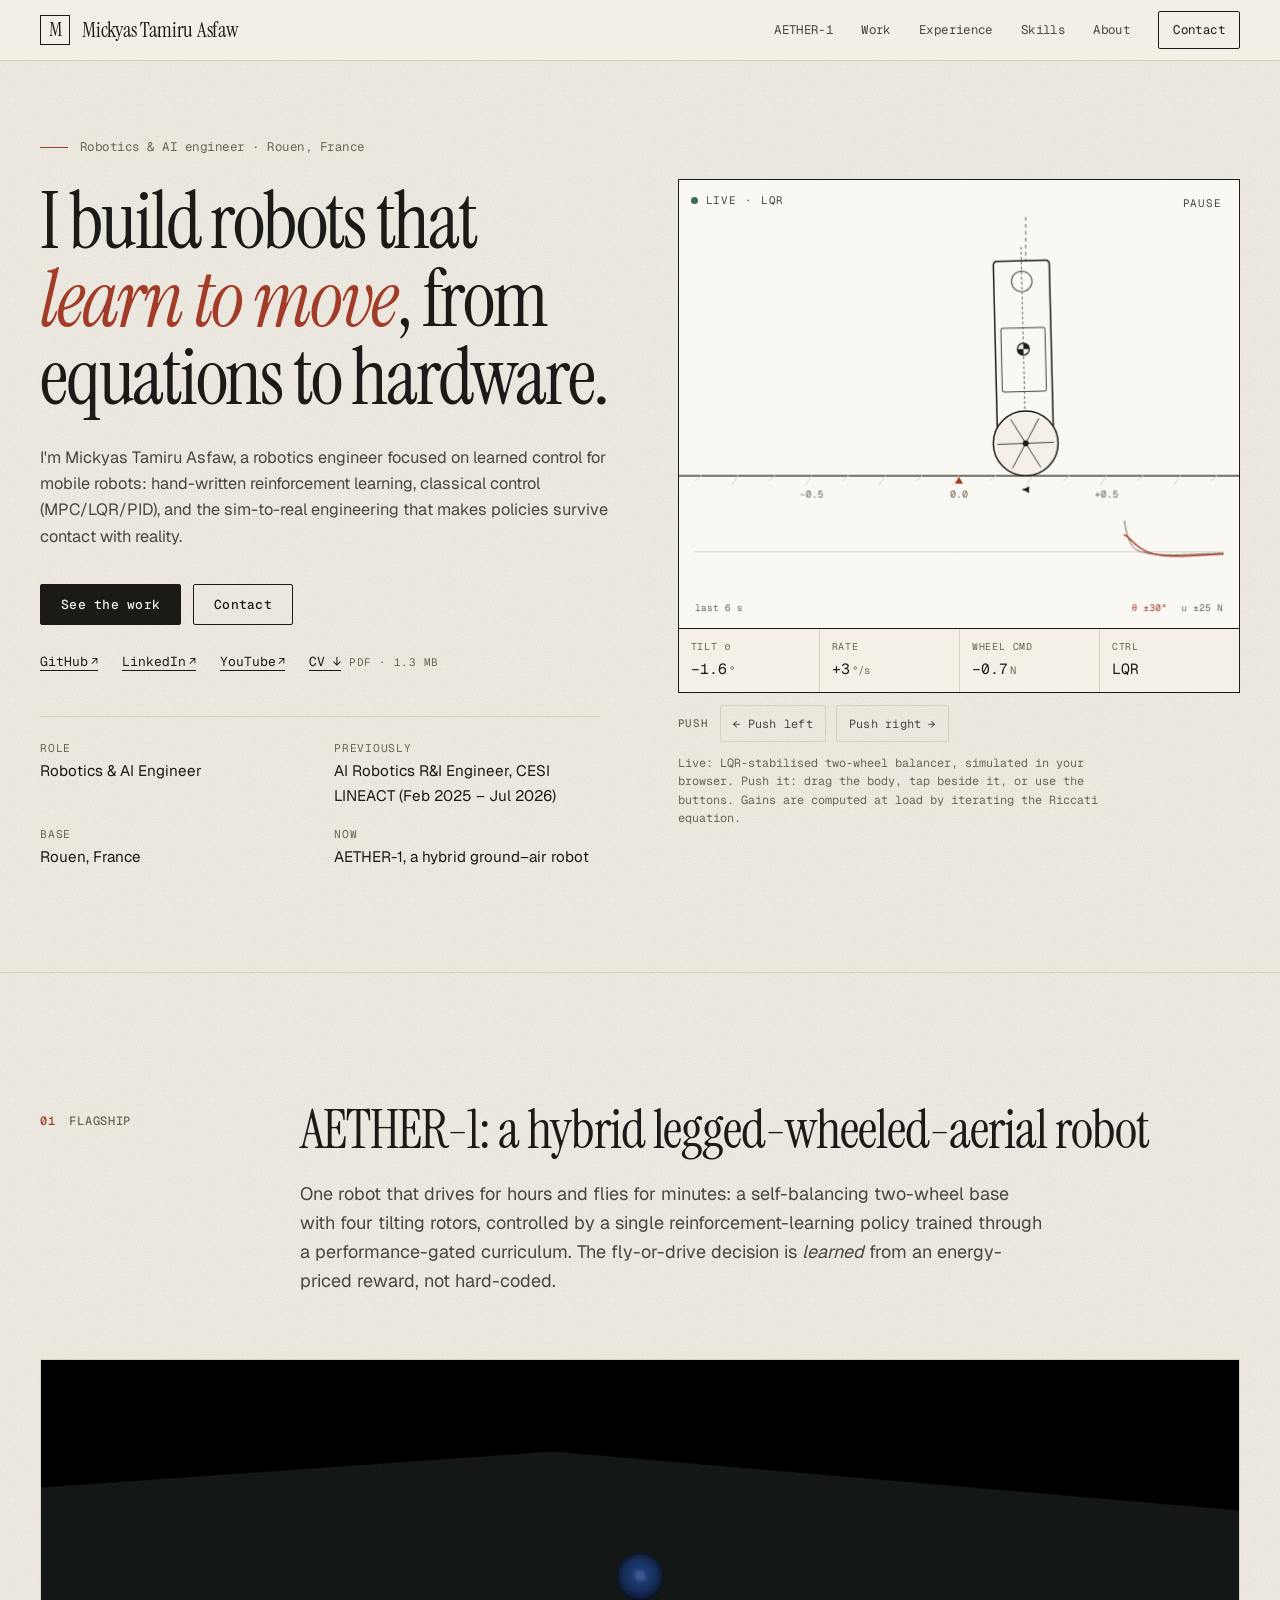
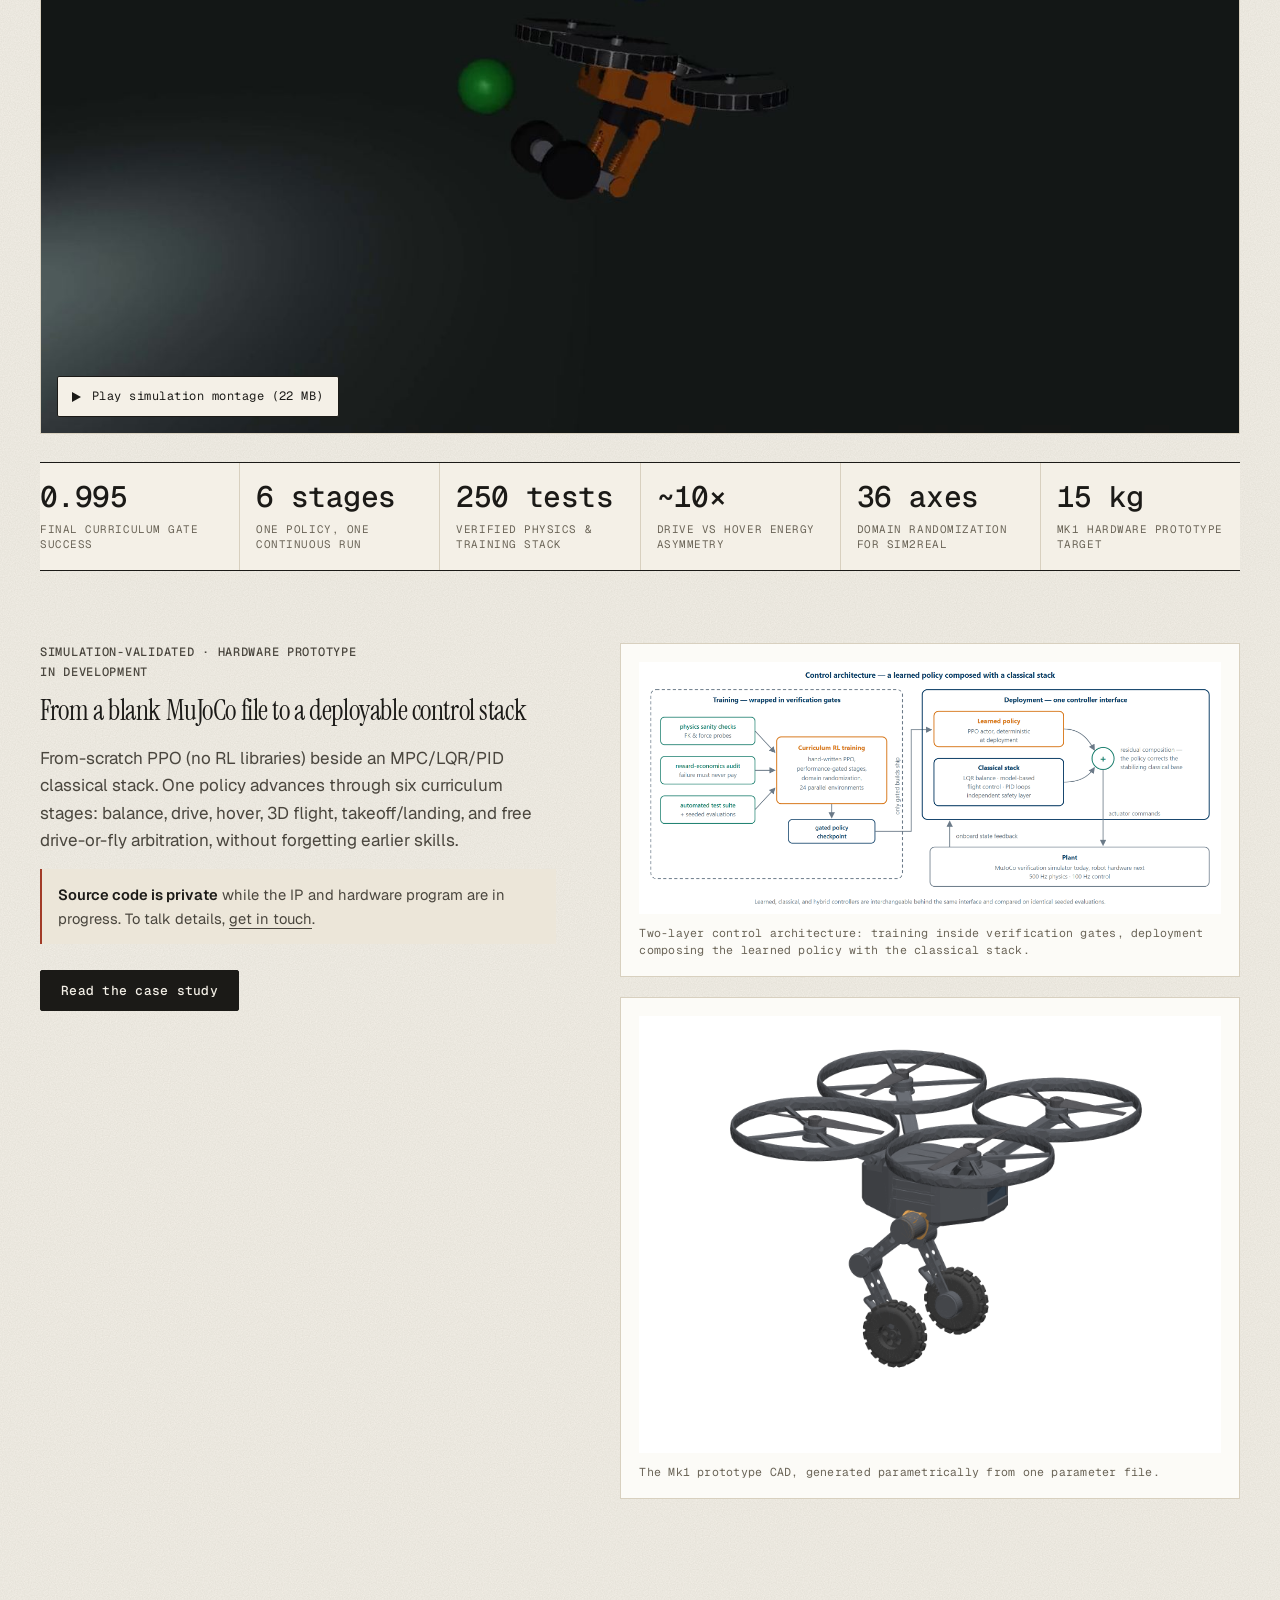
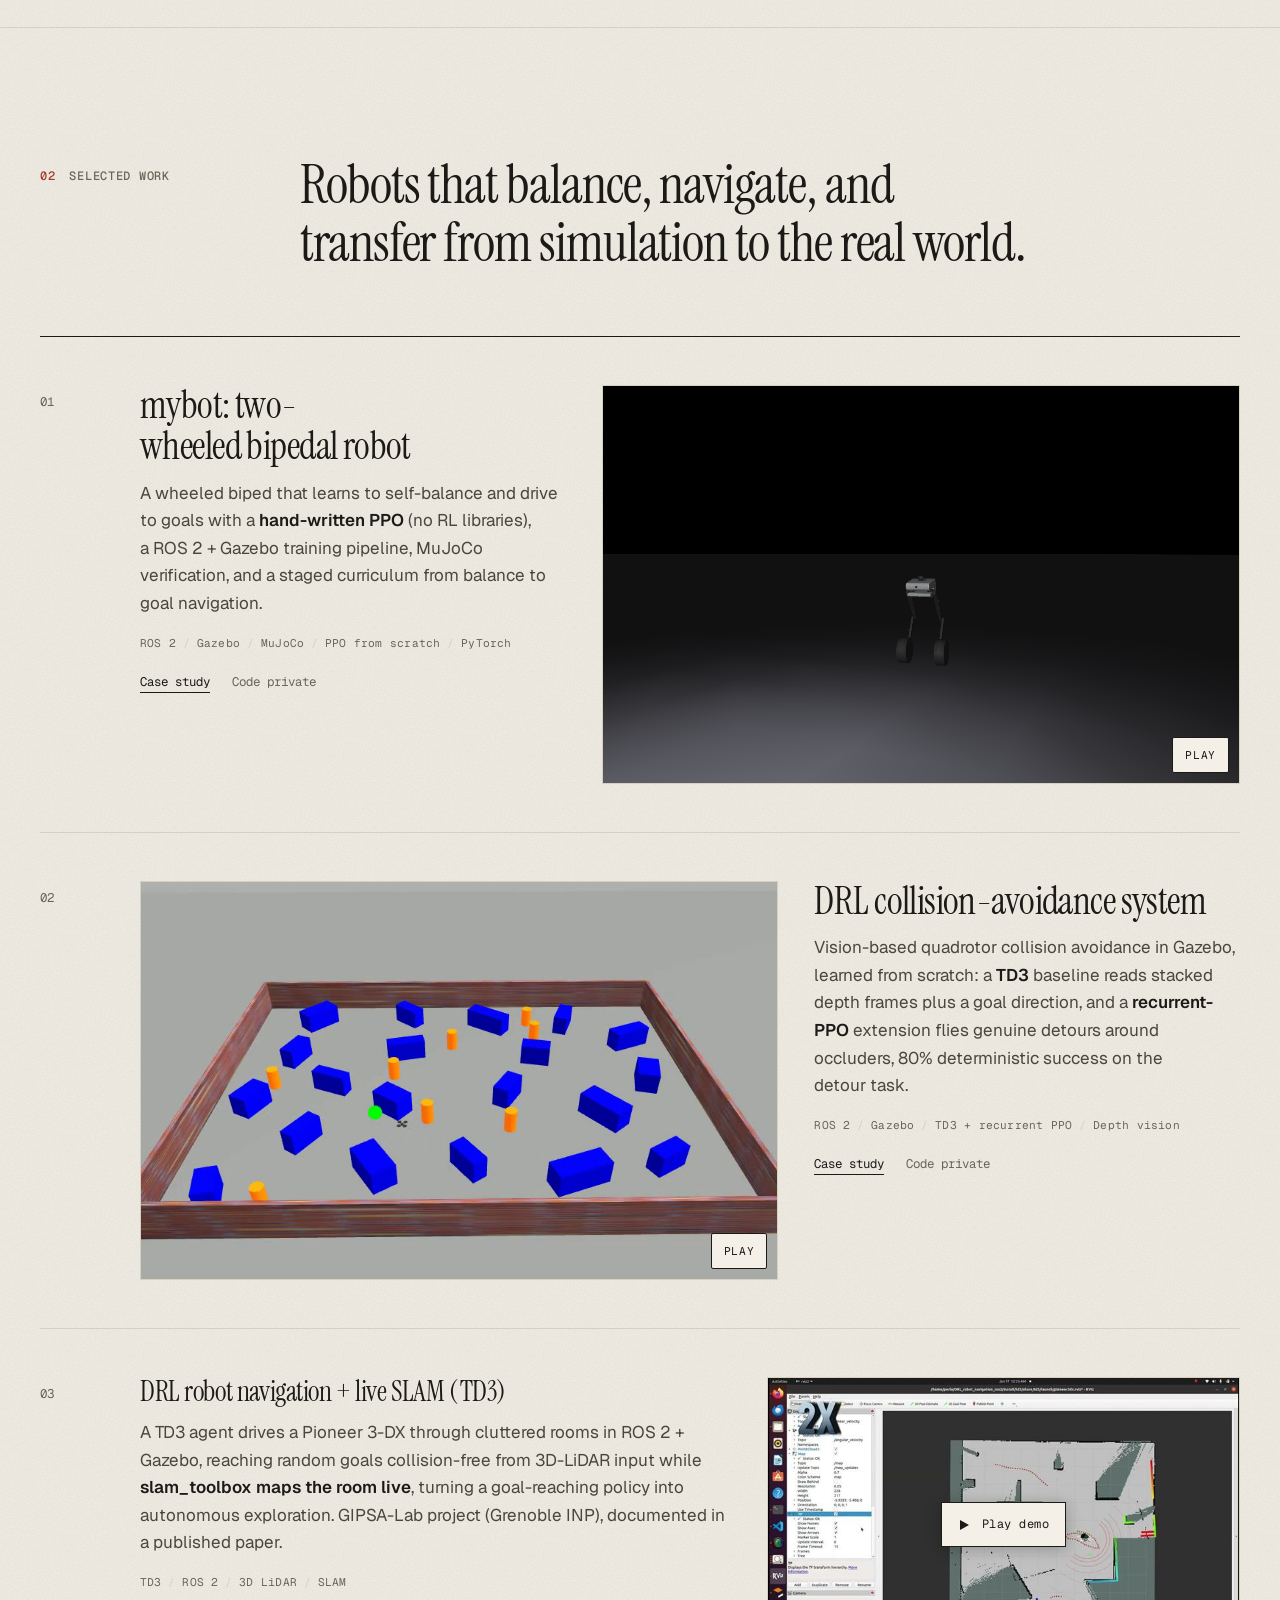
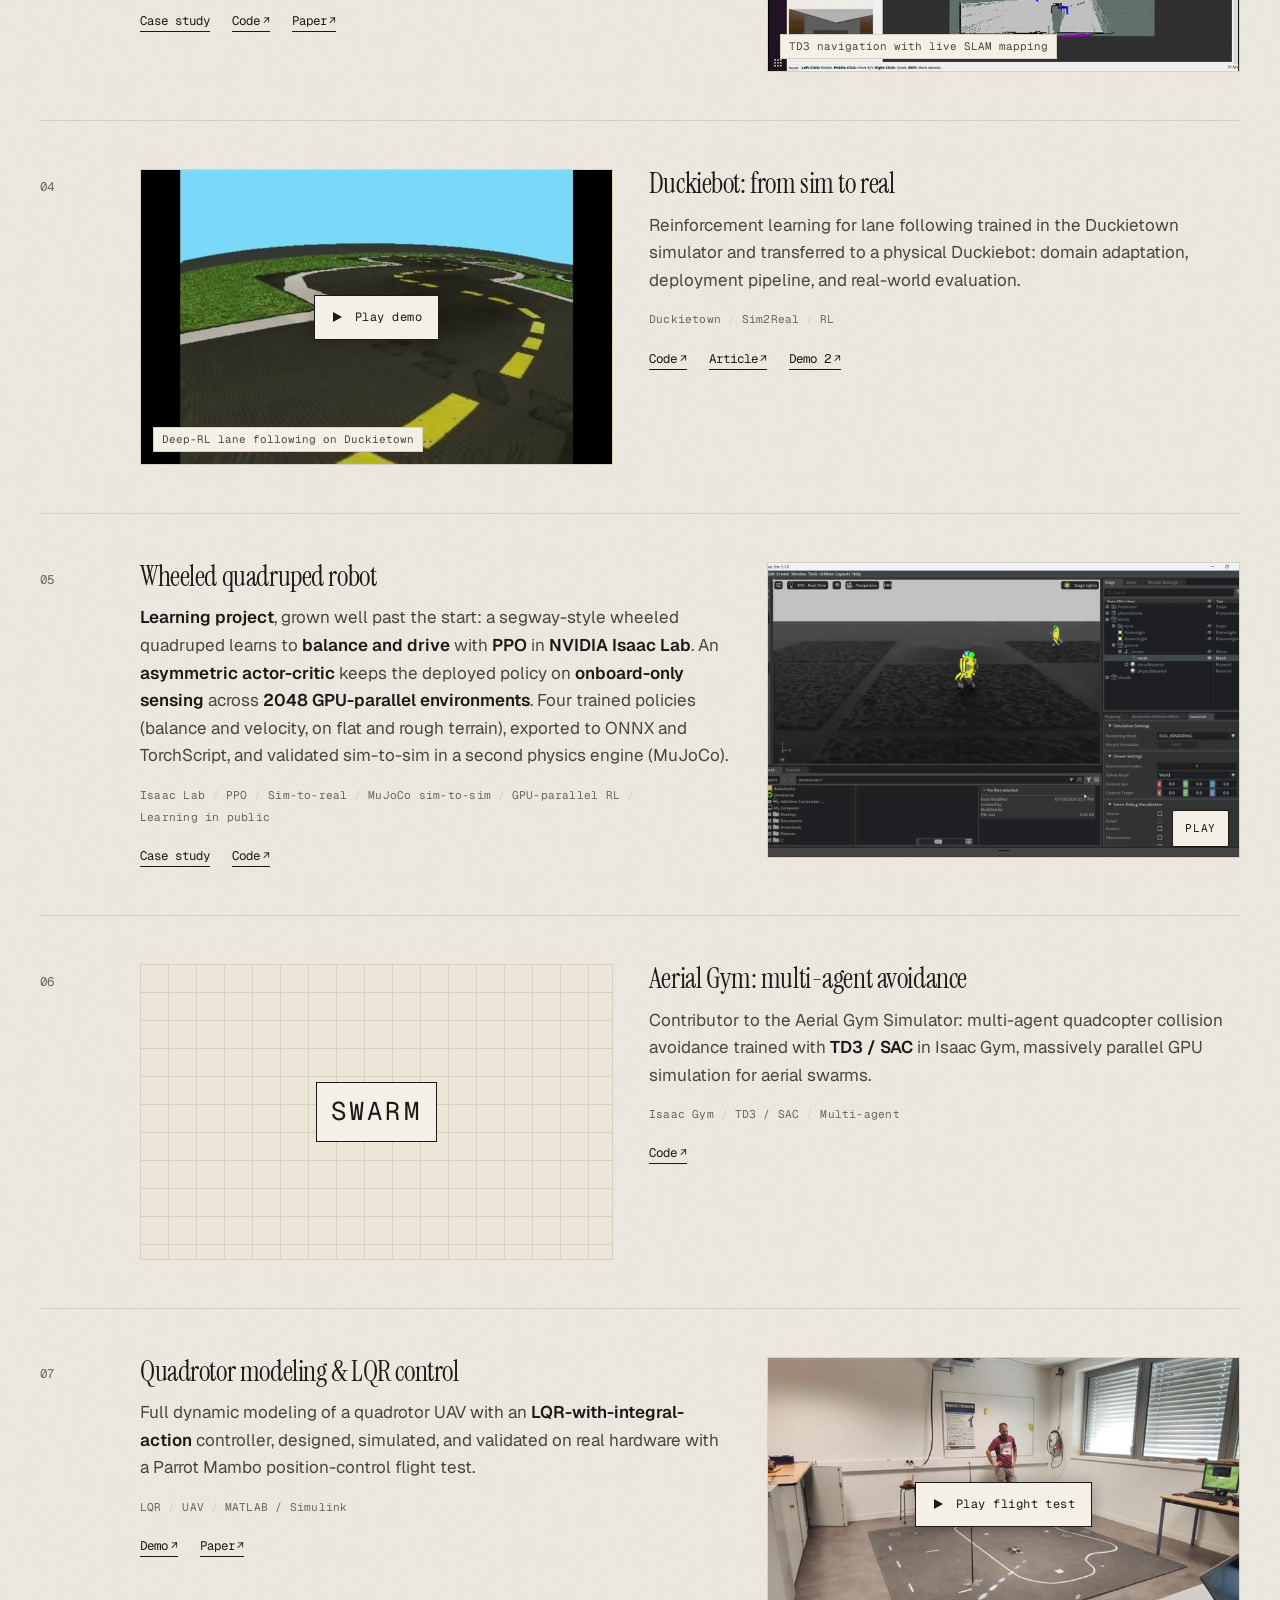
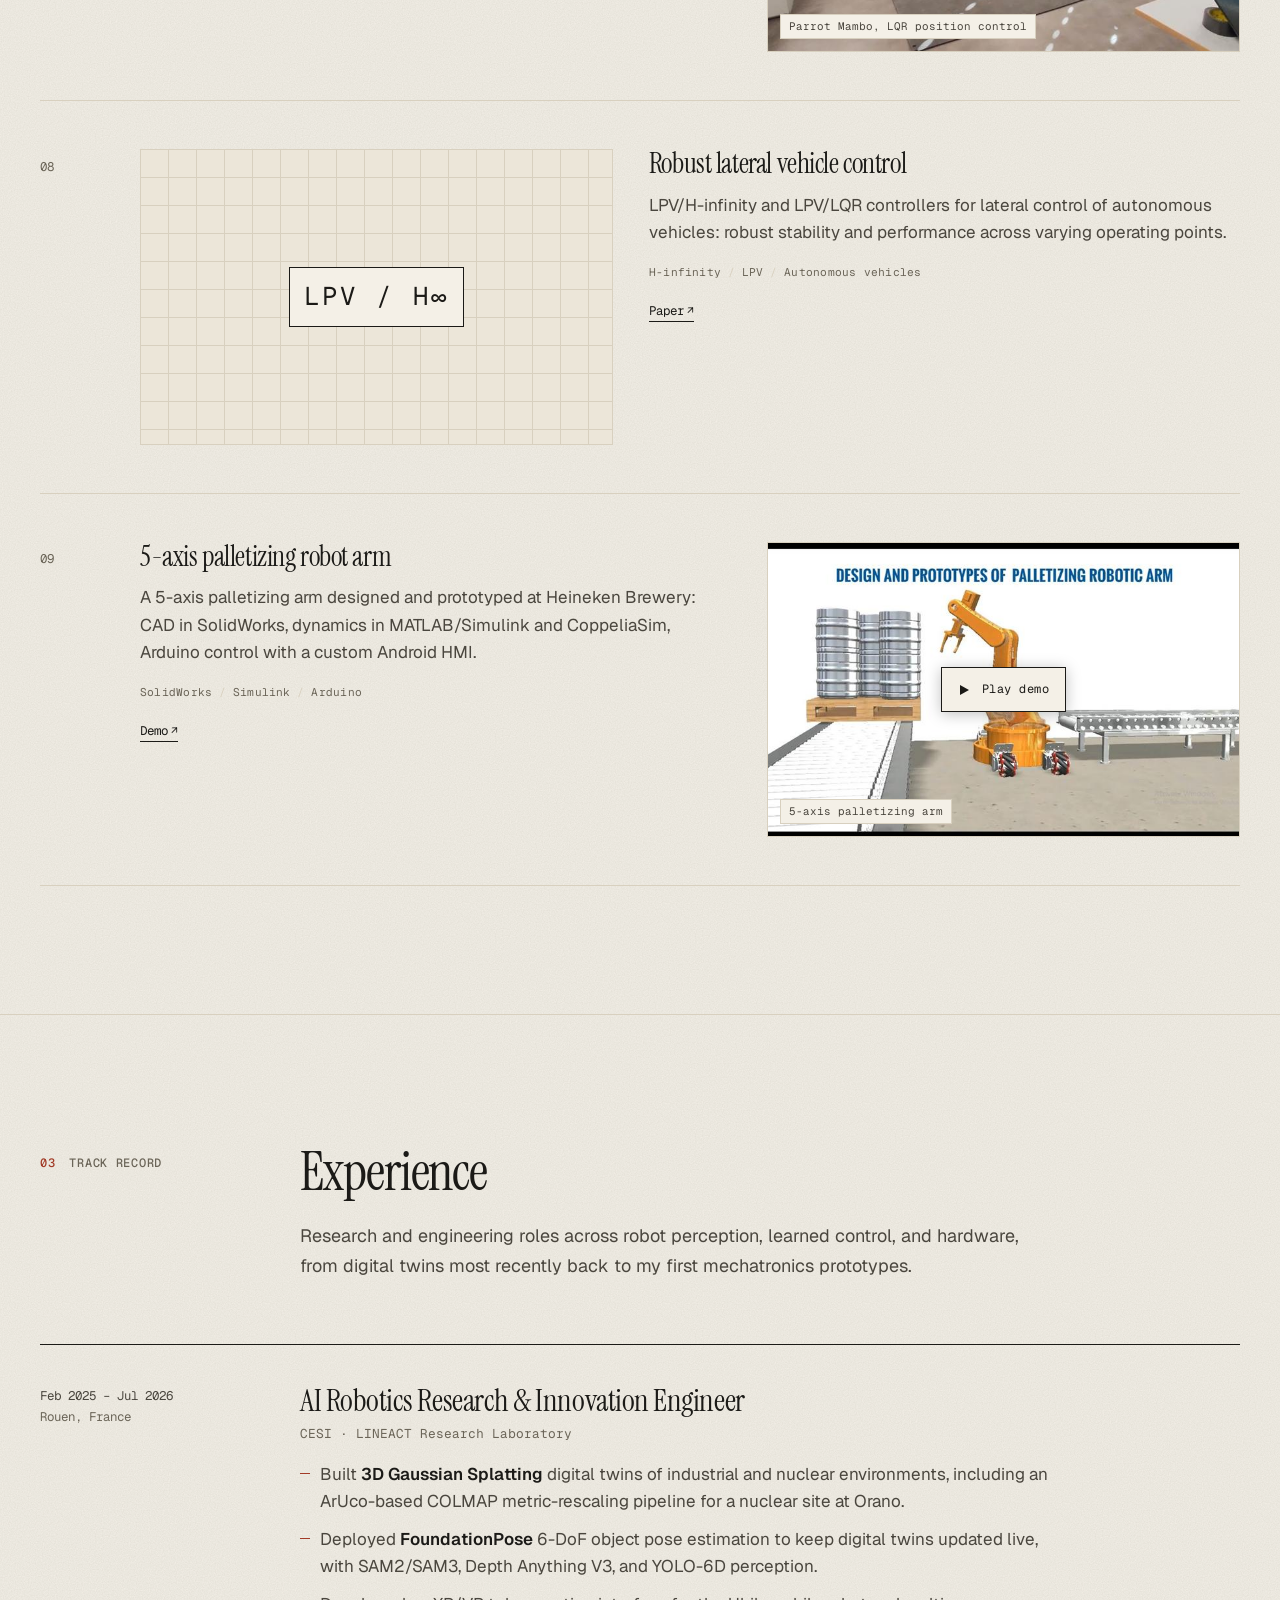
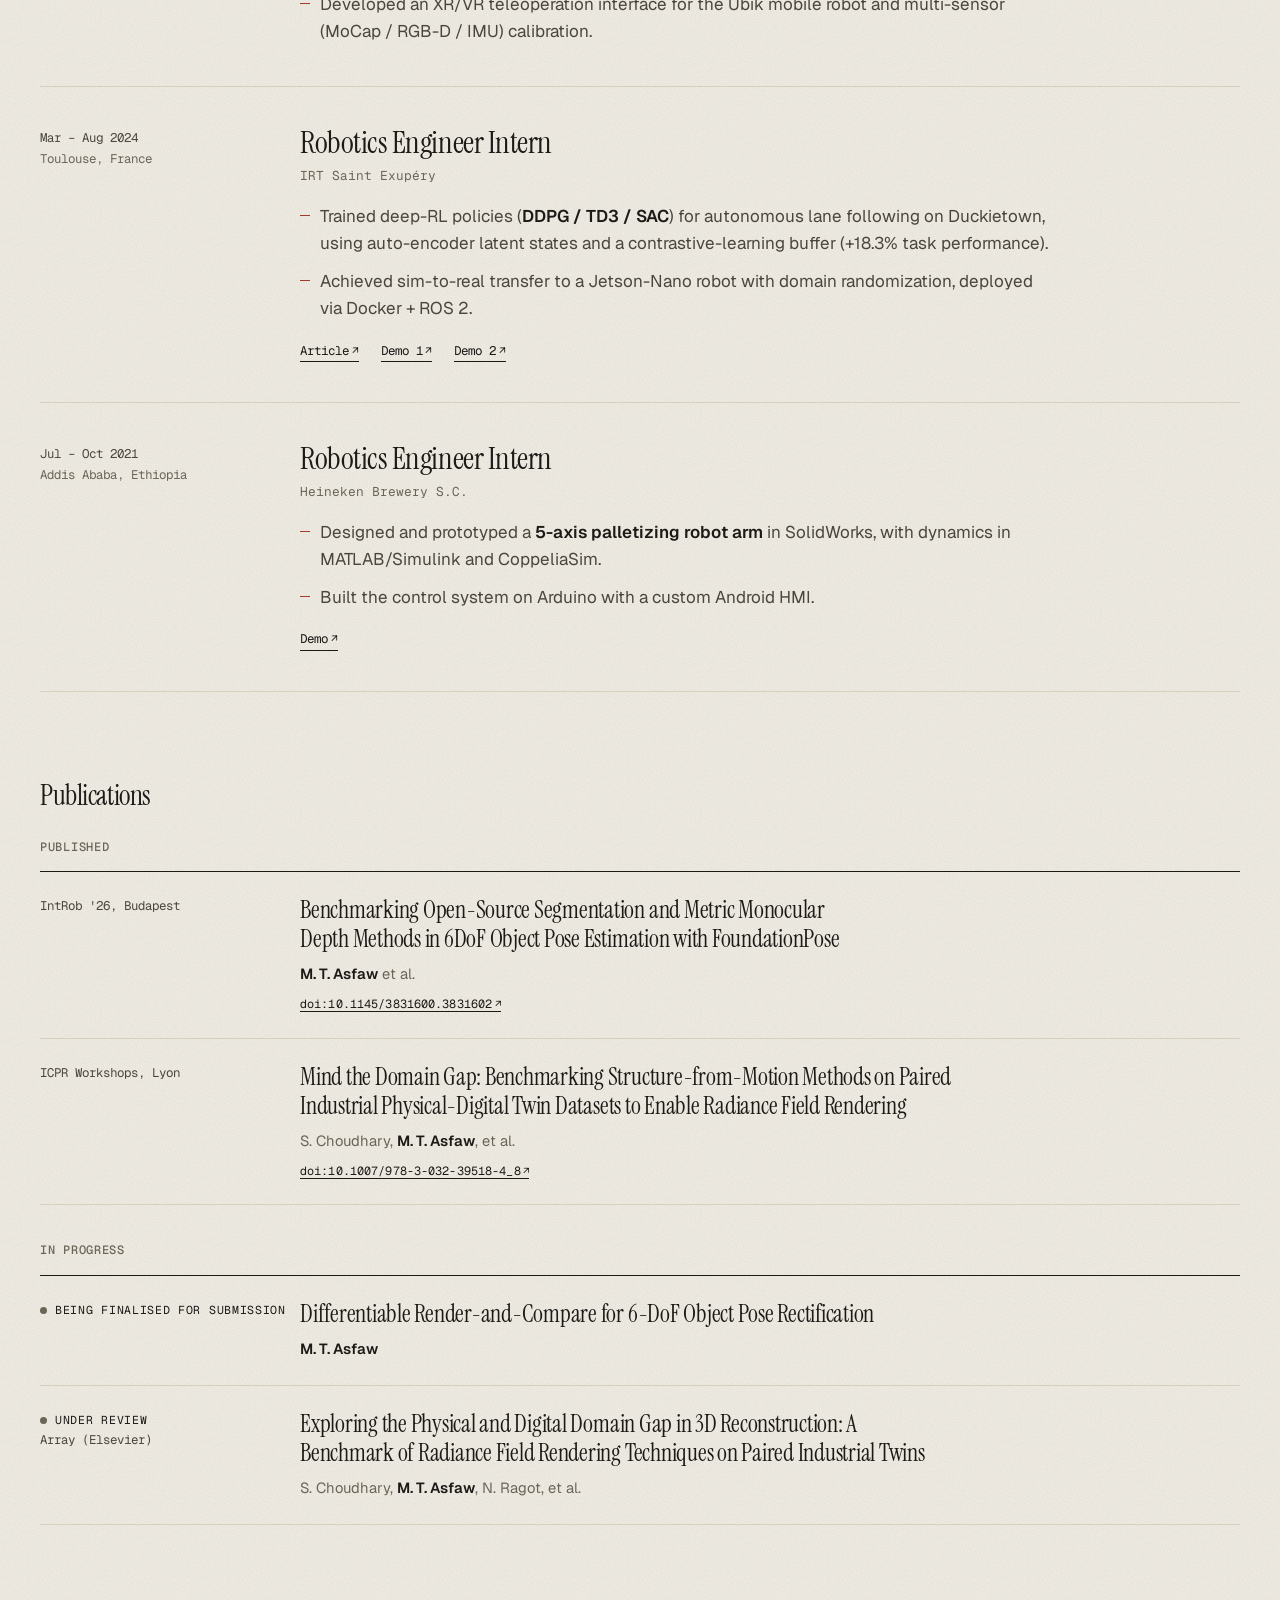
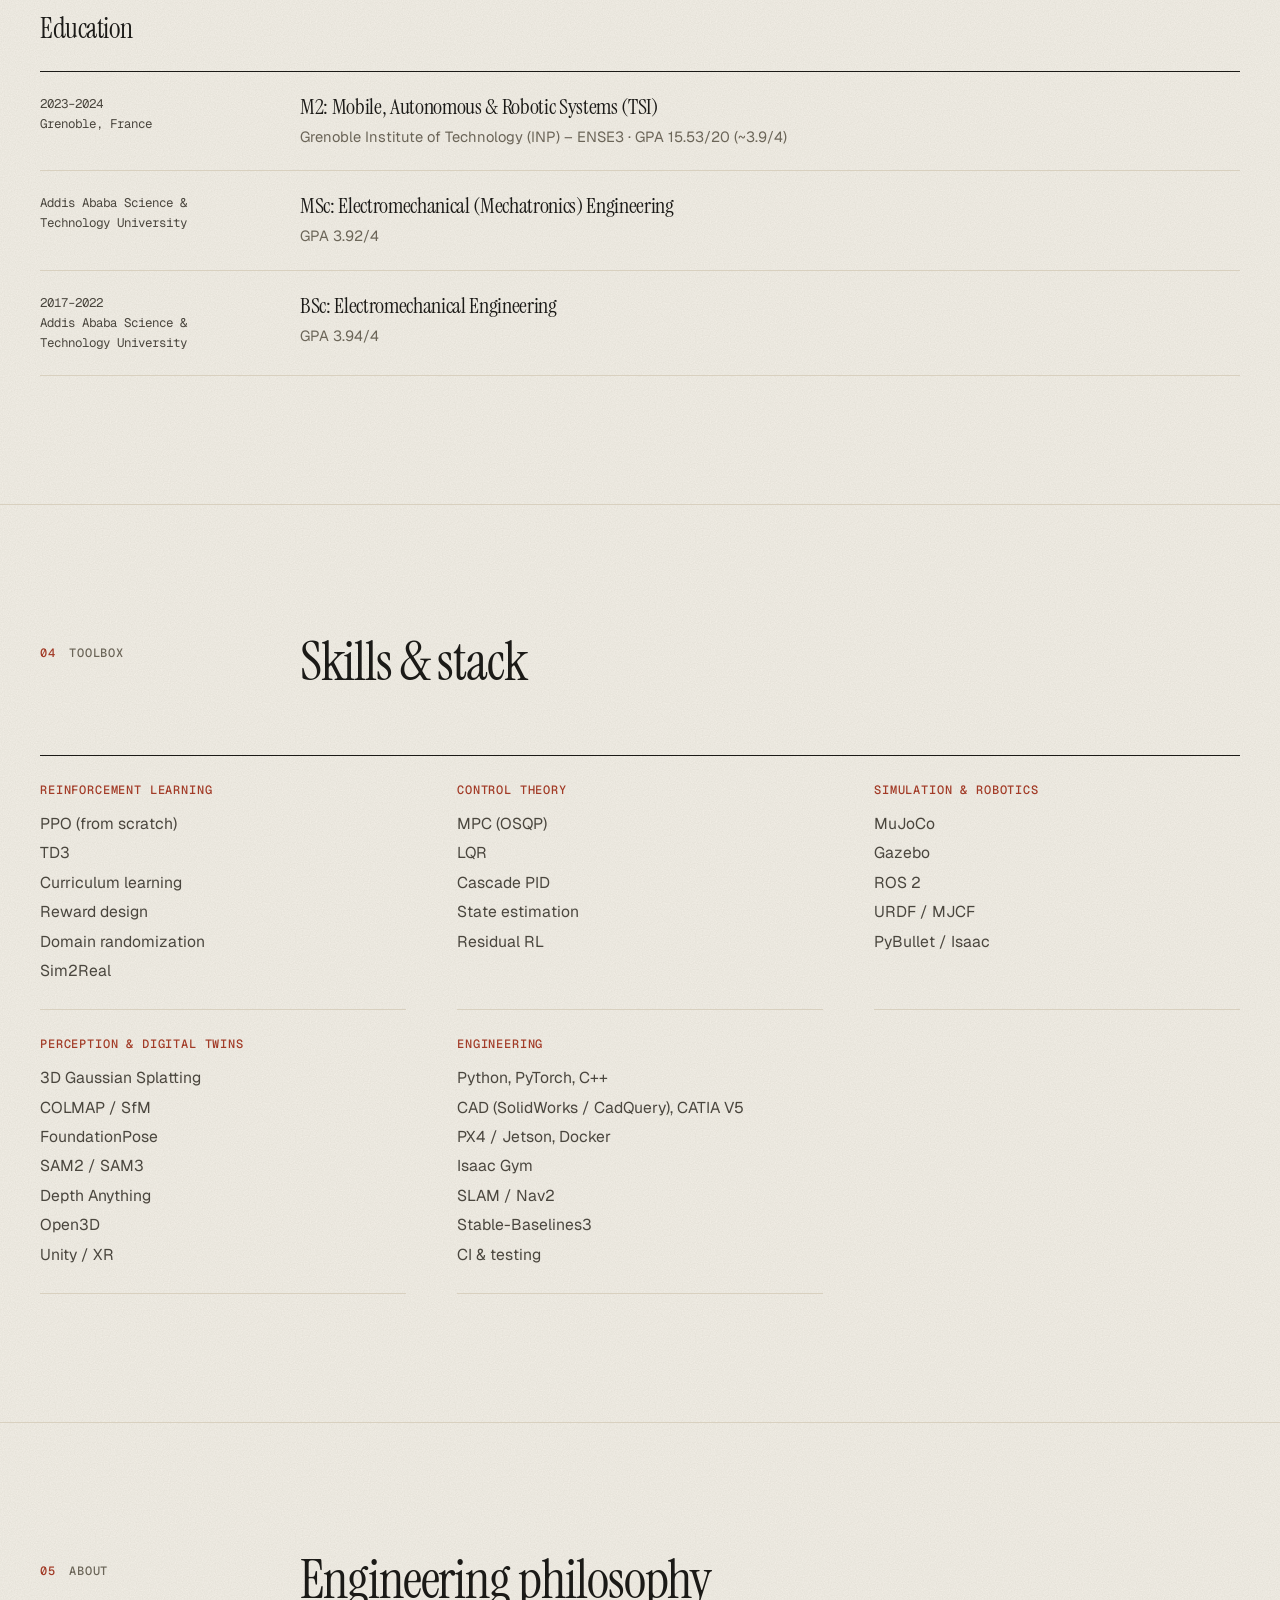
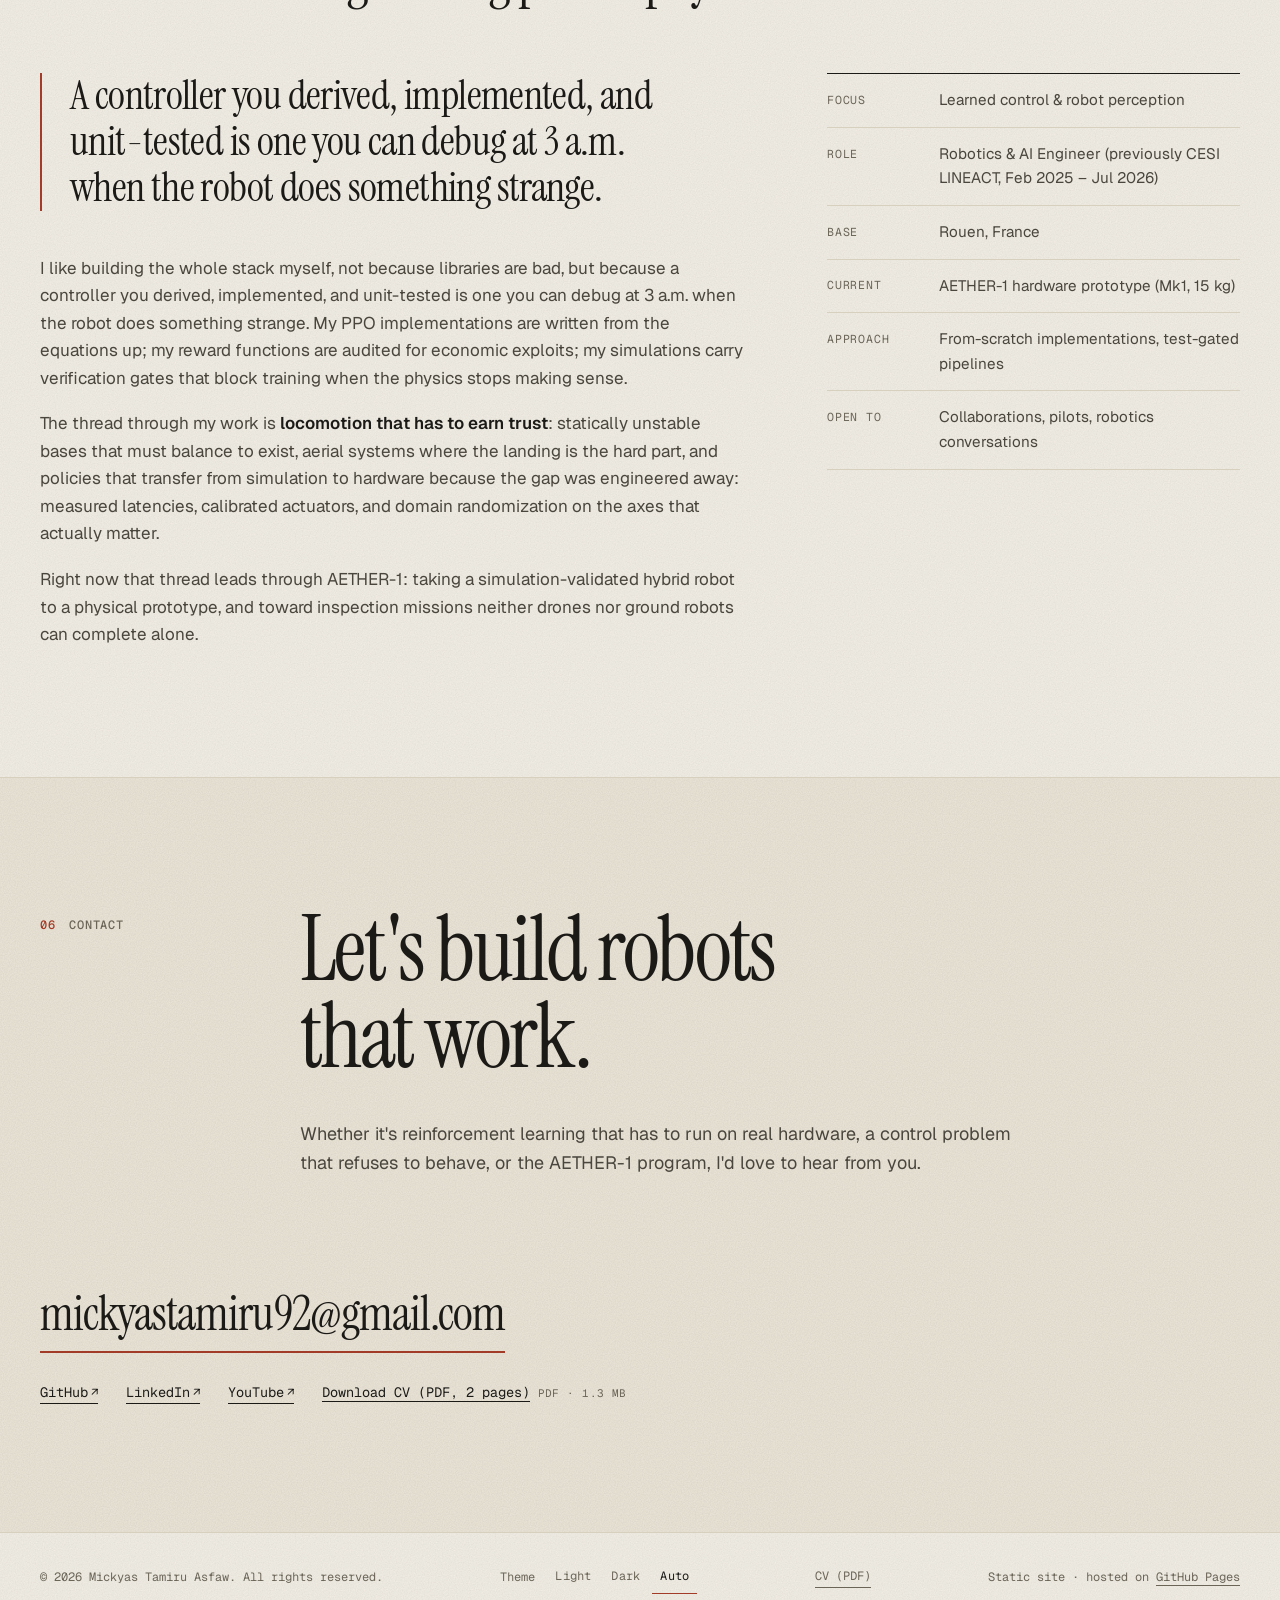
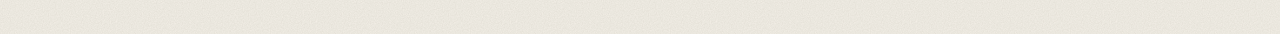
==== commit 4998d33c: "CESI LINEACT role ended Jul 2026: past tense, dates, hero and meta no longer claim a current role" ====
--- a/index.html
+++ b/index.html
@@ -4,19 +4,19 @@
 <meta charset="utf-8">
 <meta name="viewport" content="width=device-width, initial-scale=1">
 <title>Mickyas Tamiru Asfaw | Robotics, reinforcement learning, control</title>
-<meta name="description" content="Mickyas Tamiru Asfaw, AI Robotics R&amp;I Engineer at CESI LINEACT, Rouen. Learned control for mobile robots: from-scratch reinforcement learning, classical control (MPC/LQR/PID) and sim-to-real engineering.">
+<meta name="description" content="Mickyas Tamiru Asfaw, Robotics &amp; AI Engineer based in Rouen, France. Learned control for mobile robots: from-scratch reinforcement learning, classical control (MPC/LQR/PID) and sim-to-real engineering.">
 <meta name="theme-color" content="#f4f0e7">
 <link rel="canonical" href="https://mickyasta.github.io/">
 <meta property="og:type" content="website">
 <meta property="og:site_name" content="Mickyas Tamiru Asfaw">
 <meta property="og:title" content="Mickyas Tamiru Asfaw | Robotics, reinforcement learning, control">
-<meta property="og:description" content="AI Robotics R&amp;I Engineer. Hybrid ground-air robots, from-scratch RL, classical control, sim-to-real.">
+<meta property="og:description" content="Robotics &amp; AI Engineer. Hybrid ground-air robots, from-scratch RL, classical control, sim-to-real.">
 <meta property="og:url" content="https://mickyasta.github.io/">
 <meta property="og:image" content="https://mickyasta.github.io/assets/img/aether1-cad-iso.png">
 <meta property="og:image:alt" content="CAD render of the AETHER-1 Mk1 hybrid ground-air robot">
 <meta name="twitter:card" content="summary_large_image">
 <meta name="twitter:title" content="Mickyas Tamiru Asfaw | Robotics, reinforcement learning, control">
-<meta name="twitter:description" content="AI Robotics R&amp;I Engineer. Hybrid ground-air robots, from-scratch RL, classical control, sim-to-real.">
+<meta name="twitter:description" content="Robotics &amp; AI Engineer. Hybrid ground-air robots, from-scratch RL, classical control, sim-to-real.">
 <meta name="twitter:image" content="https://mickyasta.github.io/assets/img/aether1-cad-iso.png">
 <link rel="icon" href="assets/img/favicon.svg" type="image/svg+xml">
 <script>document.documentElement.classList.add("js");try{var t=localStorage.getItem("theme");if(t==="light"||t==="dark")document.documentElement.setAttribute("data-theme",t)}catch(e){}</script>
@@ -49,7 +49,7 @@
 <section class="hero" id="top">
   <div class="wrap hero-grid">
     <div class="hero-copy">
-      <p class="eyebrow rise" style="--i:0">AI Robotics R&amp;I Engineer &middot; CESI LINEACT, Rouen</p>
+      <p class="eyebrow rise" style="--i:0">Robotics &amp; AI engineer &middot; Rouen, France</p>
       <h1 class="rise" style="--i:1">I build robots that <em>learn to move</em>, from equations to hardware.</h1>
       <p class="hero-sub rise" style="--i:2">
         I'm Mickyas Tamiru Asfaw, a robotics engineer focused on learned control for mobile robots:
@@ -67,8 +67,8 @@
         <li><a class="link" href="assets/Mickyas_Tamiru_Asfaw_CV.pdf" download="Mickyas_Tamiru_Asfaw_CV.pdf" type="application/pdf" aria-label="Download CV as PDF, 1.3 MB">CV &darr;</a><span class="hint">PDF &middot; 1.3 MB</span></li>
       </ul>
       <dl class="hero-facts rise" style="--i:5">
-        <div><dt>Role</dt><dd>AI Robotics R&amp;I Engineer</dd></div>
-        <div><dt>Lab</dt><dd>CESI LINEACT Research Laboratory</dd></div>
+        <div><dt>Role</dt><dd>Robotics &amp; AI Engineer</dd></div>
+        <div><dt>Previously</dt><dd>AI Robotics R&amp;I Engineer, CESI LINEACT (Feb 2025 &ndash; Jul 2026)</dd></div>
         <div><dt>Base</dt><dd>Rouen, France</dd></div>
         <div><dt>Now</dt><dd>AETHER-1, a hybrid ground&ndash;air robot</dd></div>
       </dl>
@@ -277,19 +277,19 @@
     <header class="sec-head reveal">
       <p class="label"><b>03</b> Track record</p>
       <h2 class="sec-title">Experience</h2>
-      <p class="sec-lead">Research and engineering roles across robot perception, learned control, and hardware, from digital twins today back to my first mechatronics prototypes.</p>
+      <p class="sec-lead">Research and engineering roles across robot perception, learned control, and hardware, from digital twins most recently back to my first mechatronics prototypes.</p>
     </header>
 
     <ol class="timeline">
       <li class="role reveal">
-        <div class="role-when">Feb 2025 &ndash; present<span>Rouen, France</span></div>
+        <div class="role-when">Feb 2025 &ndash; Jul 2026<span>Rouen, France</span></div>
         <div class="role-body">
           <h3>AI Robotics Research &amp; Innovation Engineer</h3>
           <p class="role-org">CESI &middot; LINEACT Research Laboratory</p>
           <ul>
-            <li>Build <strong>3D Gaussian Splatting</strong> digital twins of industrial and nuclear environments, including an ArUco-based COLMAP metric-rescaling pipeline for a nuclear site at Orano.</li>
-            <li>Deploy <strong>FoundationPose</strong> 6-DoF object pose estimation to keep digital twins updated live, with SAM2/SAM3, Depth Anything V3, and YOLO-6D perception.</li>
-            <li>Develop an XR/VR teleoperation interface for the Ubik mobile robot and multi-sensor (MoCap / RGB-D / IMU) calibration.</li>
+            <li>Built <strong>3D Gaussian Splatting</strong> digital twins of industrial and nuclear environments, including an ArUco-based COLMAP metric-rescaling pipeline for a nuclear site at Orano.</li>
+            <li>Deployed <strong>FoundationPose</strong> 6-DoF object pose estimation to keep digital twins updated live, with SAM2/SAM3, Depth Anything V3, and YOLO-6D perception.</li>
+            <li>Developed an XR/VR teleoperation interface for the Ubik mobile robot and multi-sensor (MoCap / RGB-D / IMU) calibration.</li>
           </ul>
         </div>
       </li>
@@ -447,7 +447,7 @@
       </div>
       <dl class="glance reveal">
         <div><dt>Focus</dt><dd>Learned control &amp; robot perception</dd></div>
-        <div><dt>Role</dt><dd>AI Robotics R&amp;I Engineer, CESI LINEACT</dd></div>
+        <div><dt>Role</dt><dd>Robotics &amp; AI Engineer (previously CESI LINEACT, Feb 2025 &ndash; Jul 2026)</dd></div>
         <div><dt>Base</dt><dd>Rouen, France</dd></div>
         <div><dt>Current</dt><dd>AETHER-1 hardware prototype (Mk1, 15 kg)</dd></div>
         <div><dt>Approach</dt><dd>From-scratch implementations, test-gated pipelines</dd></div>
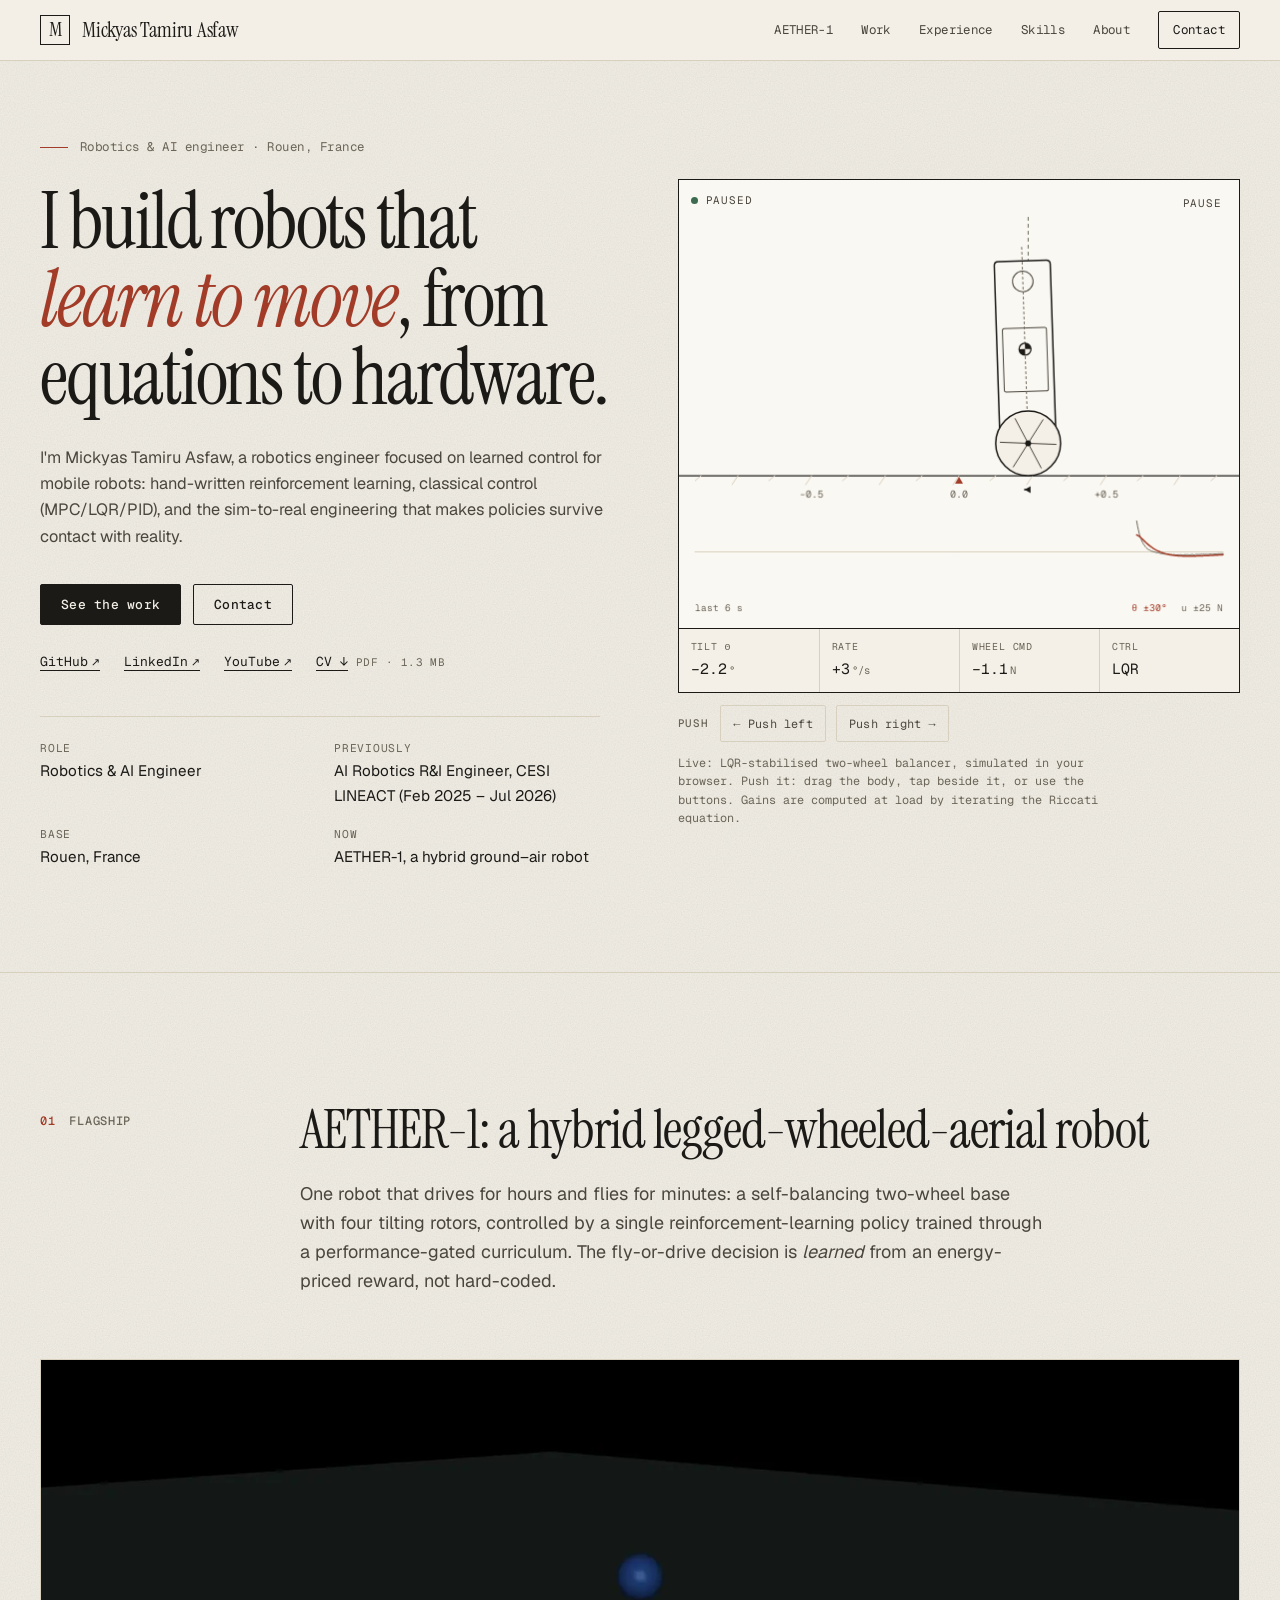
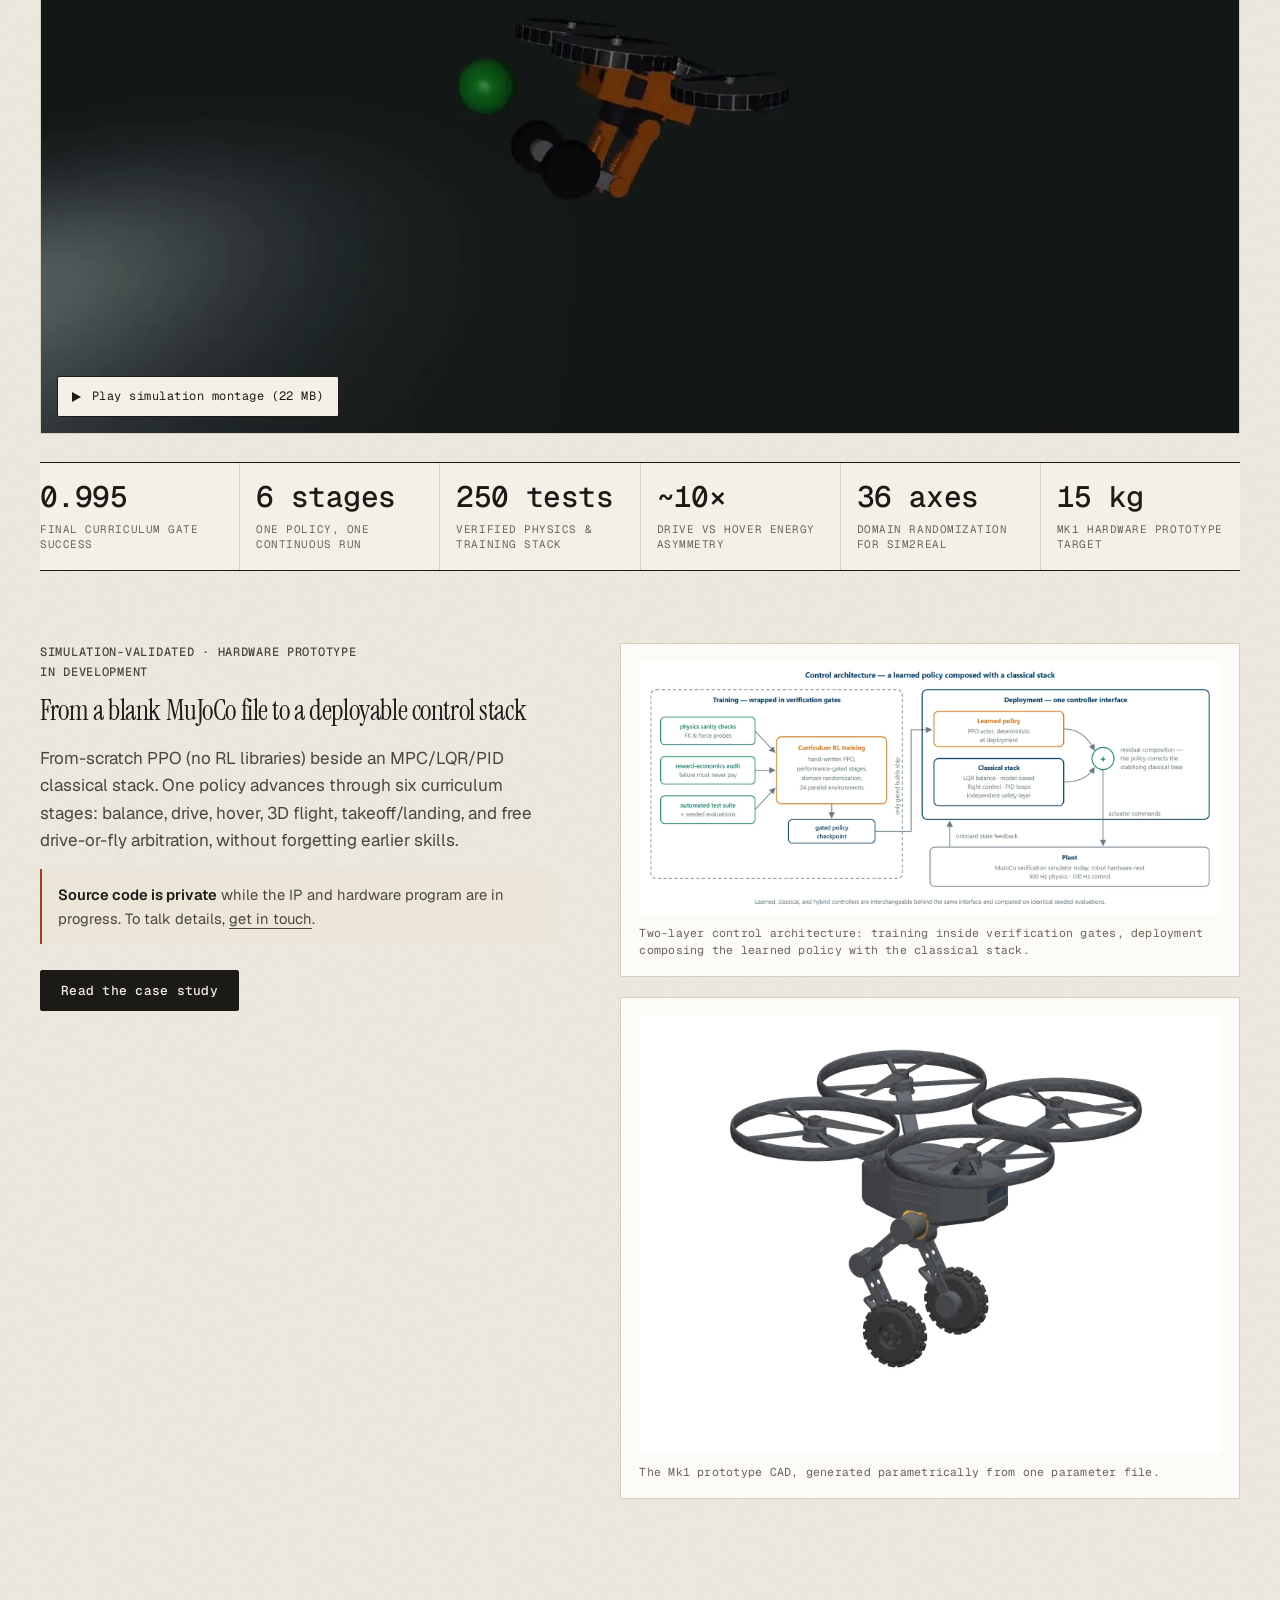
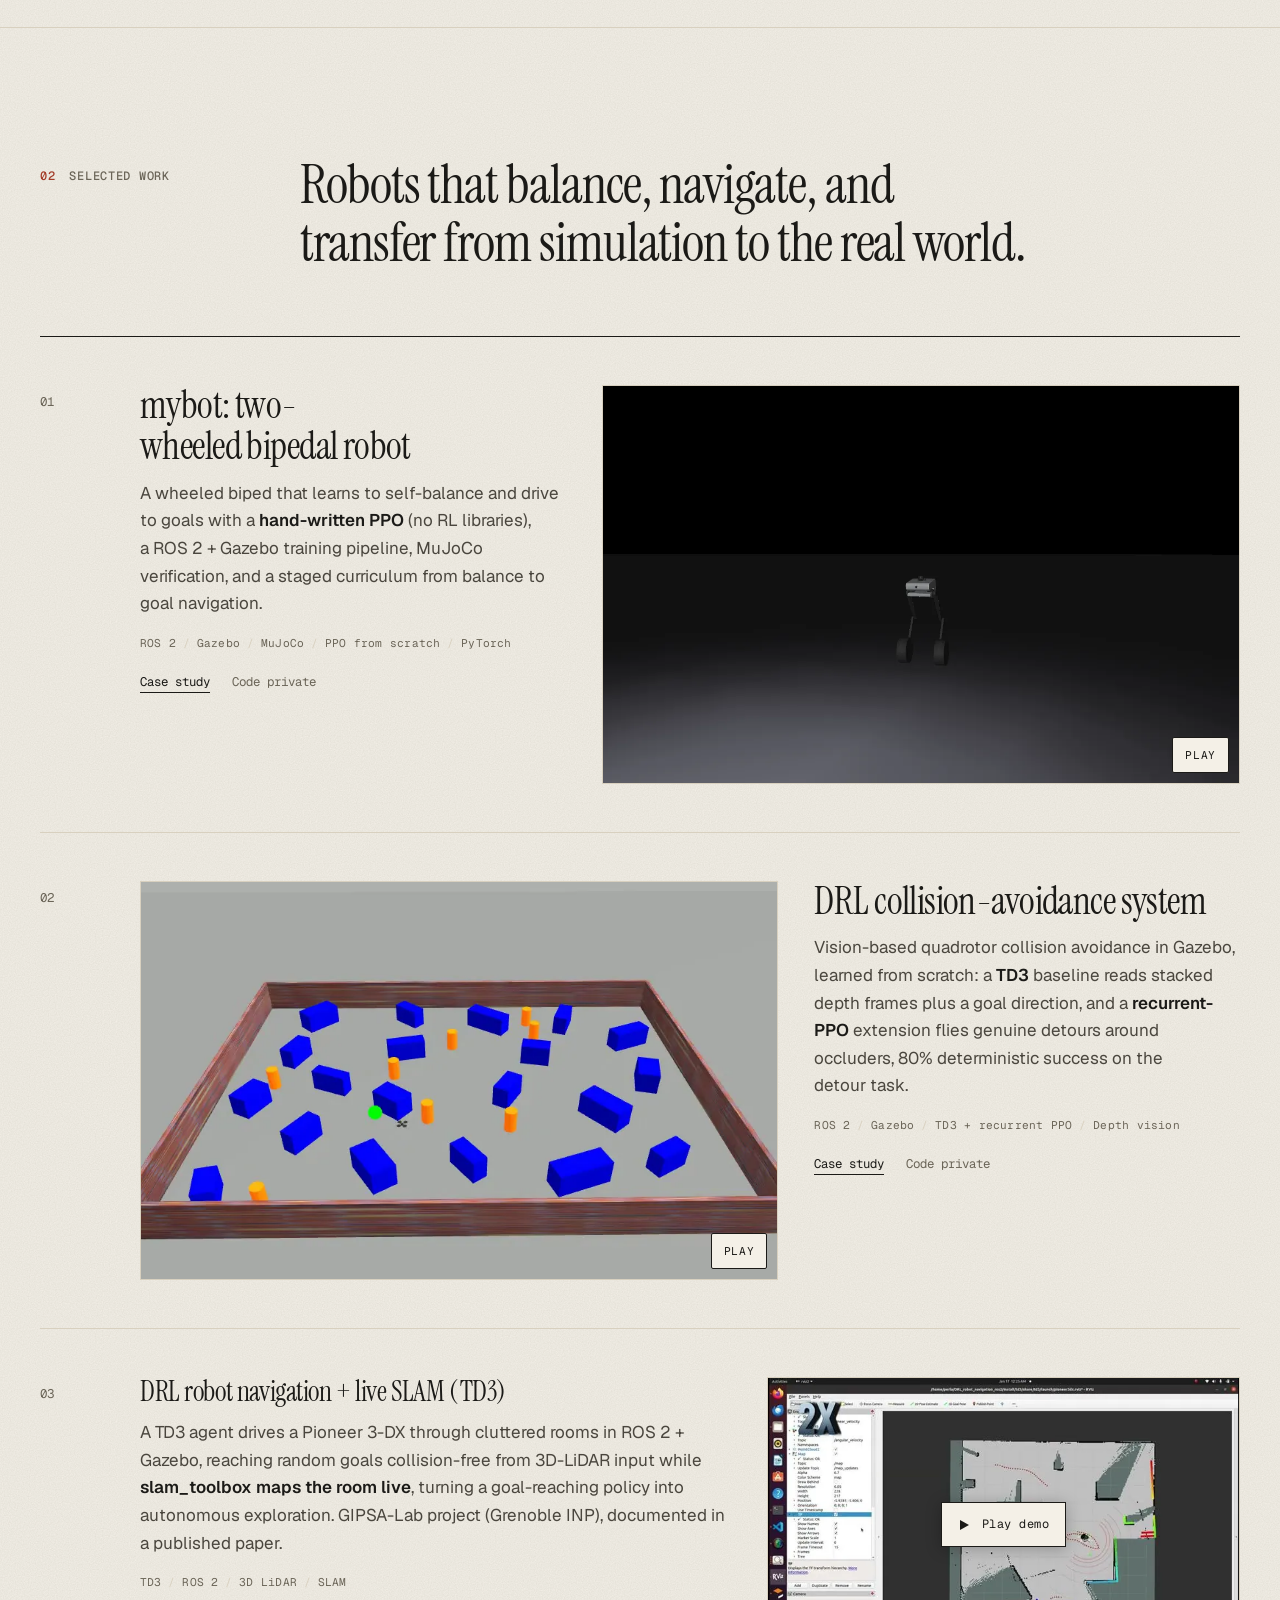
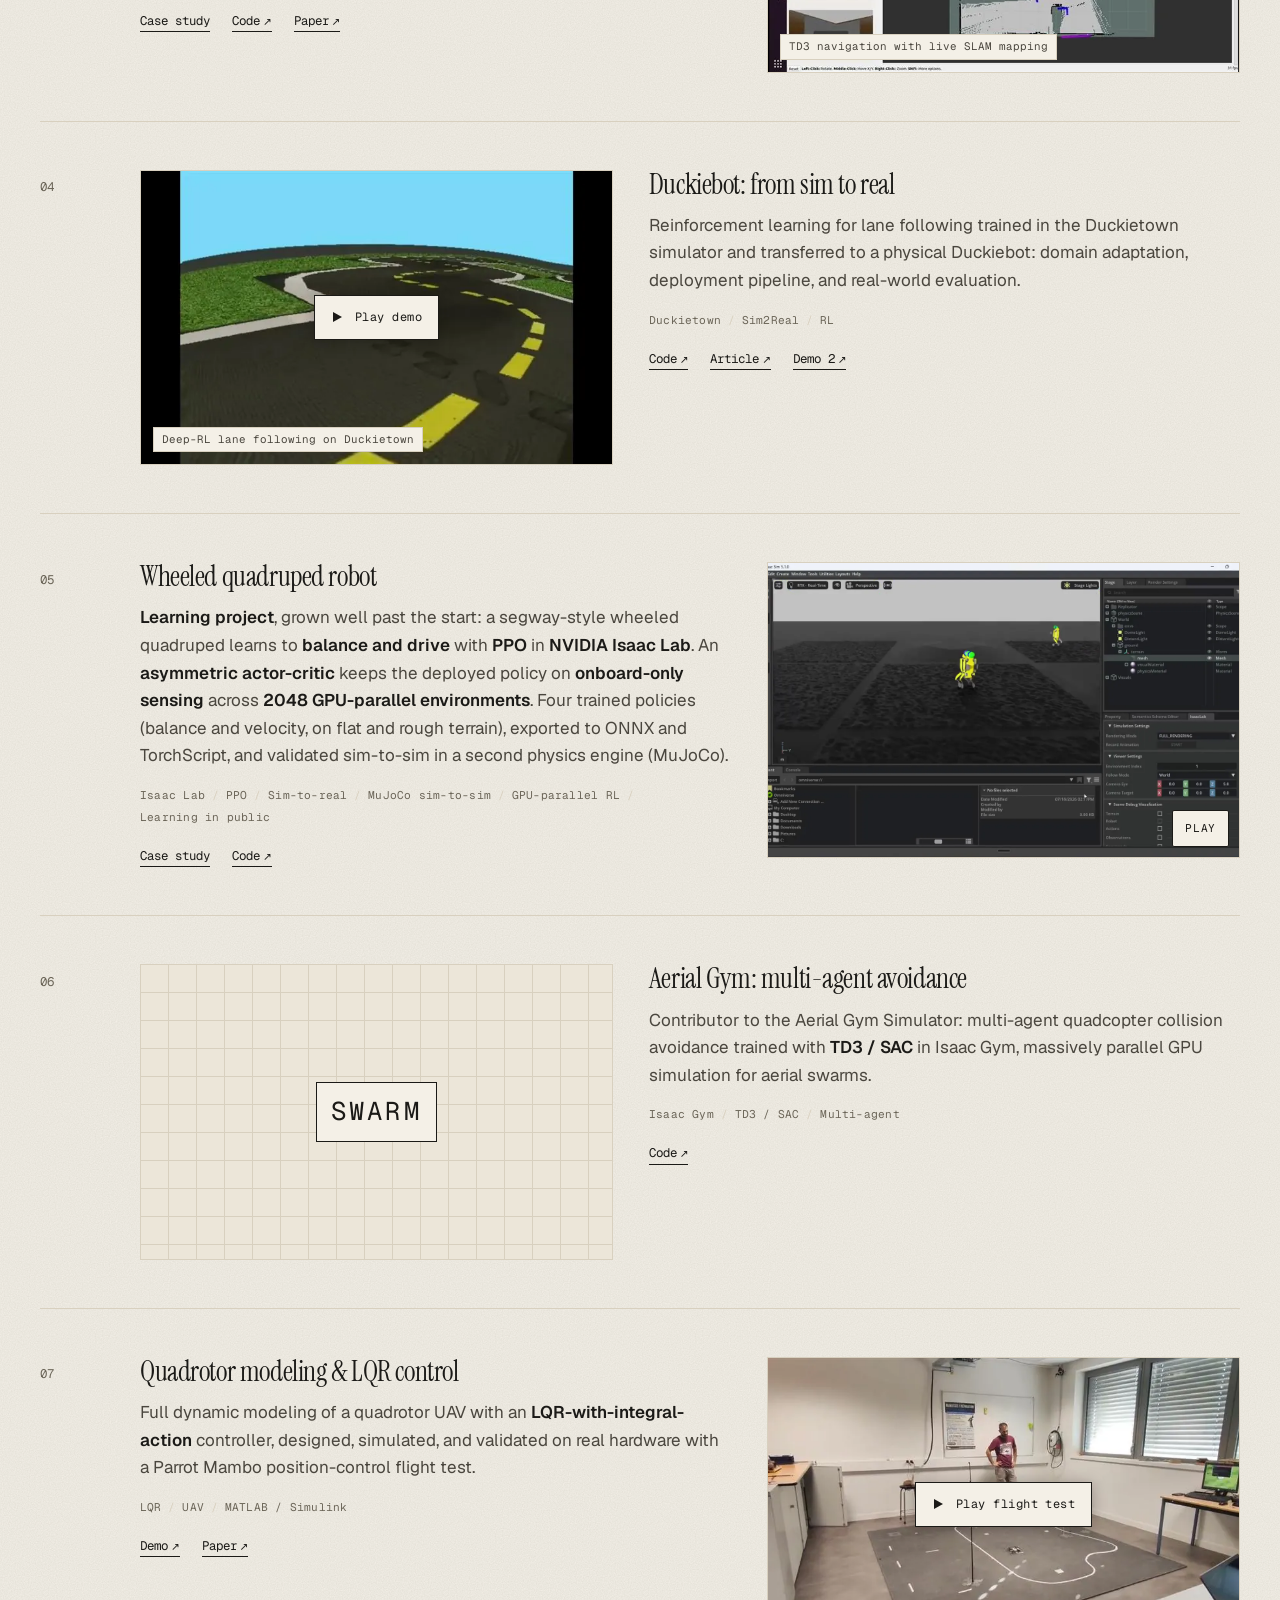
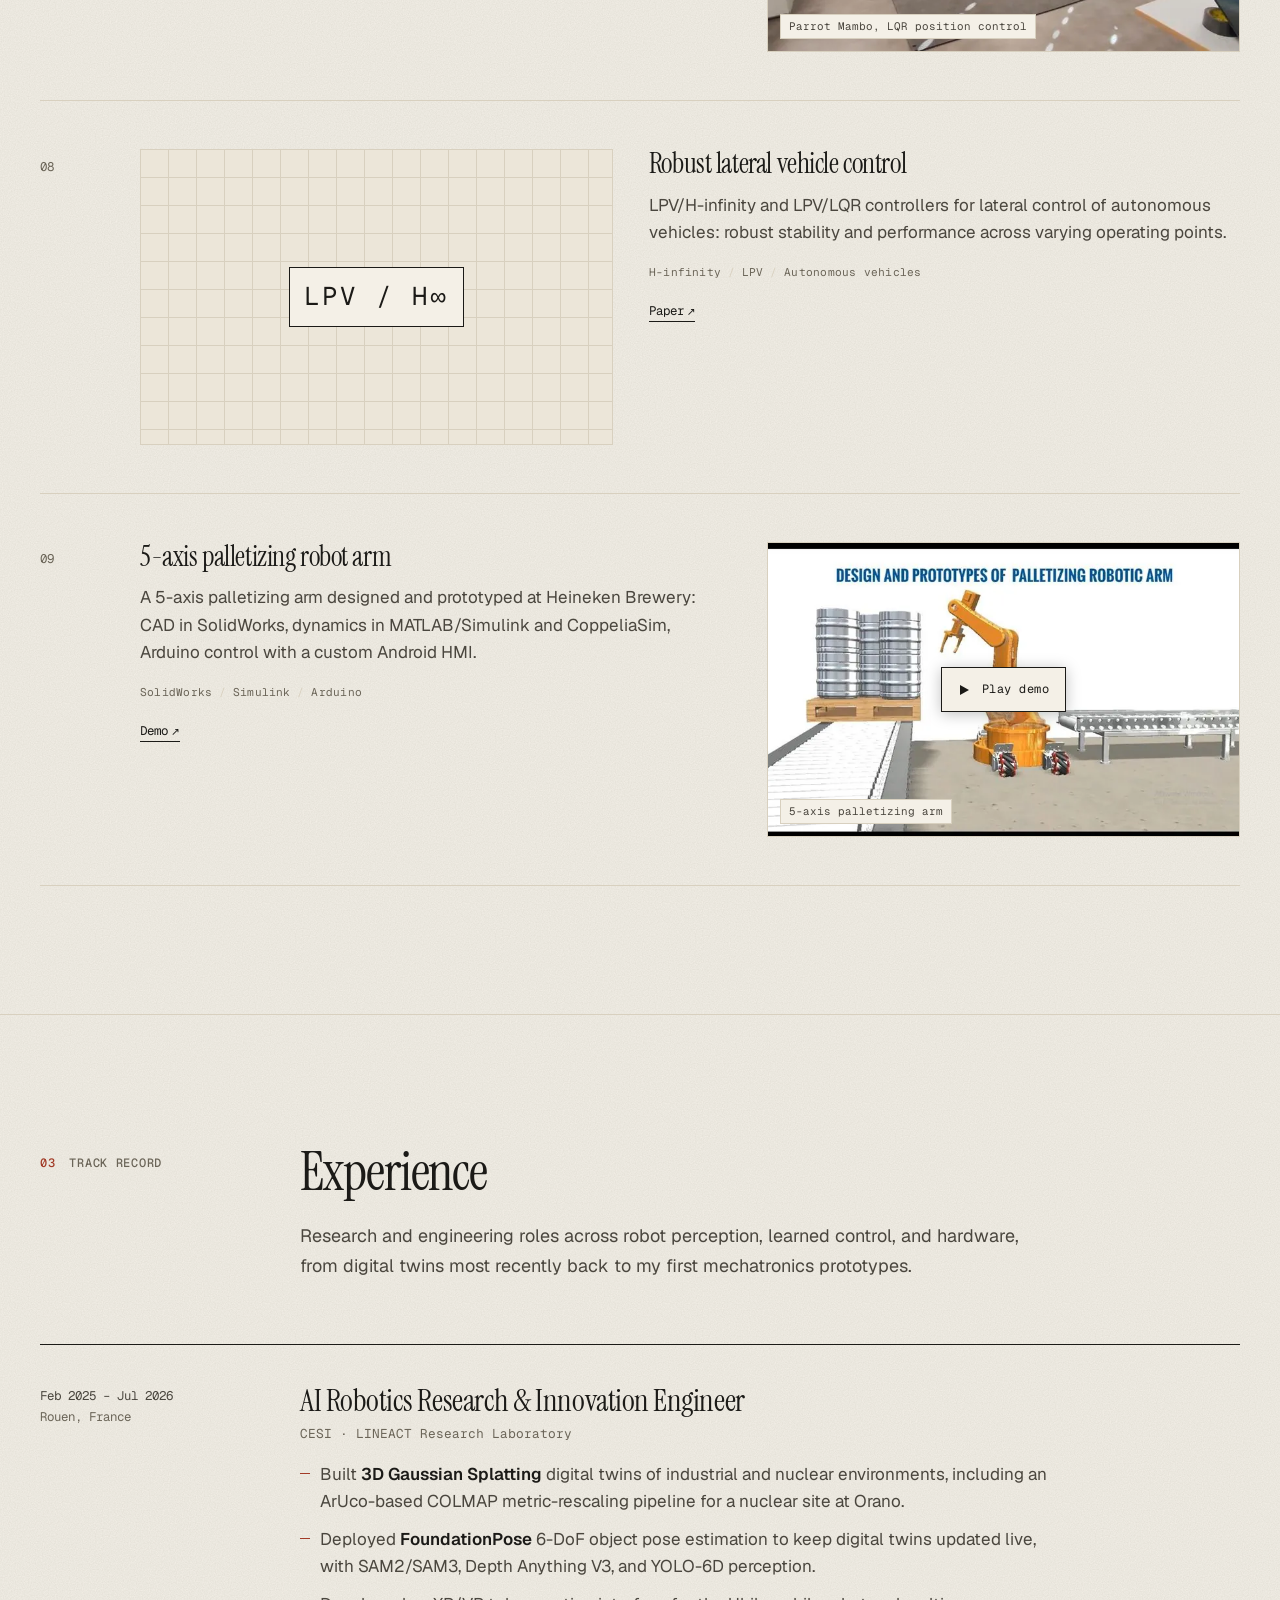
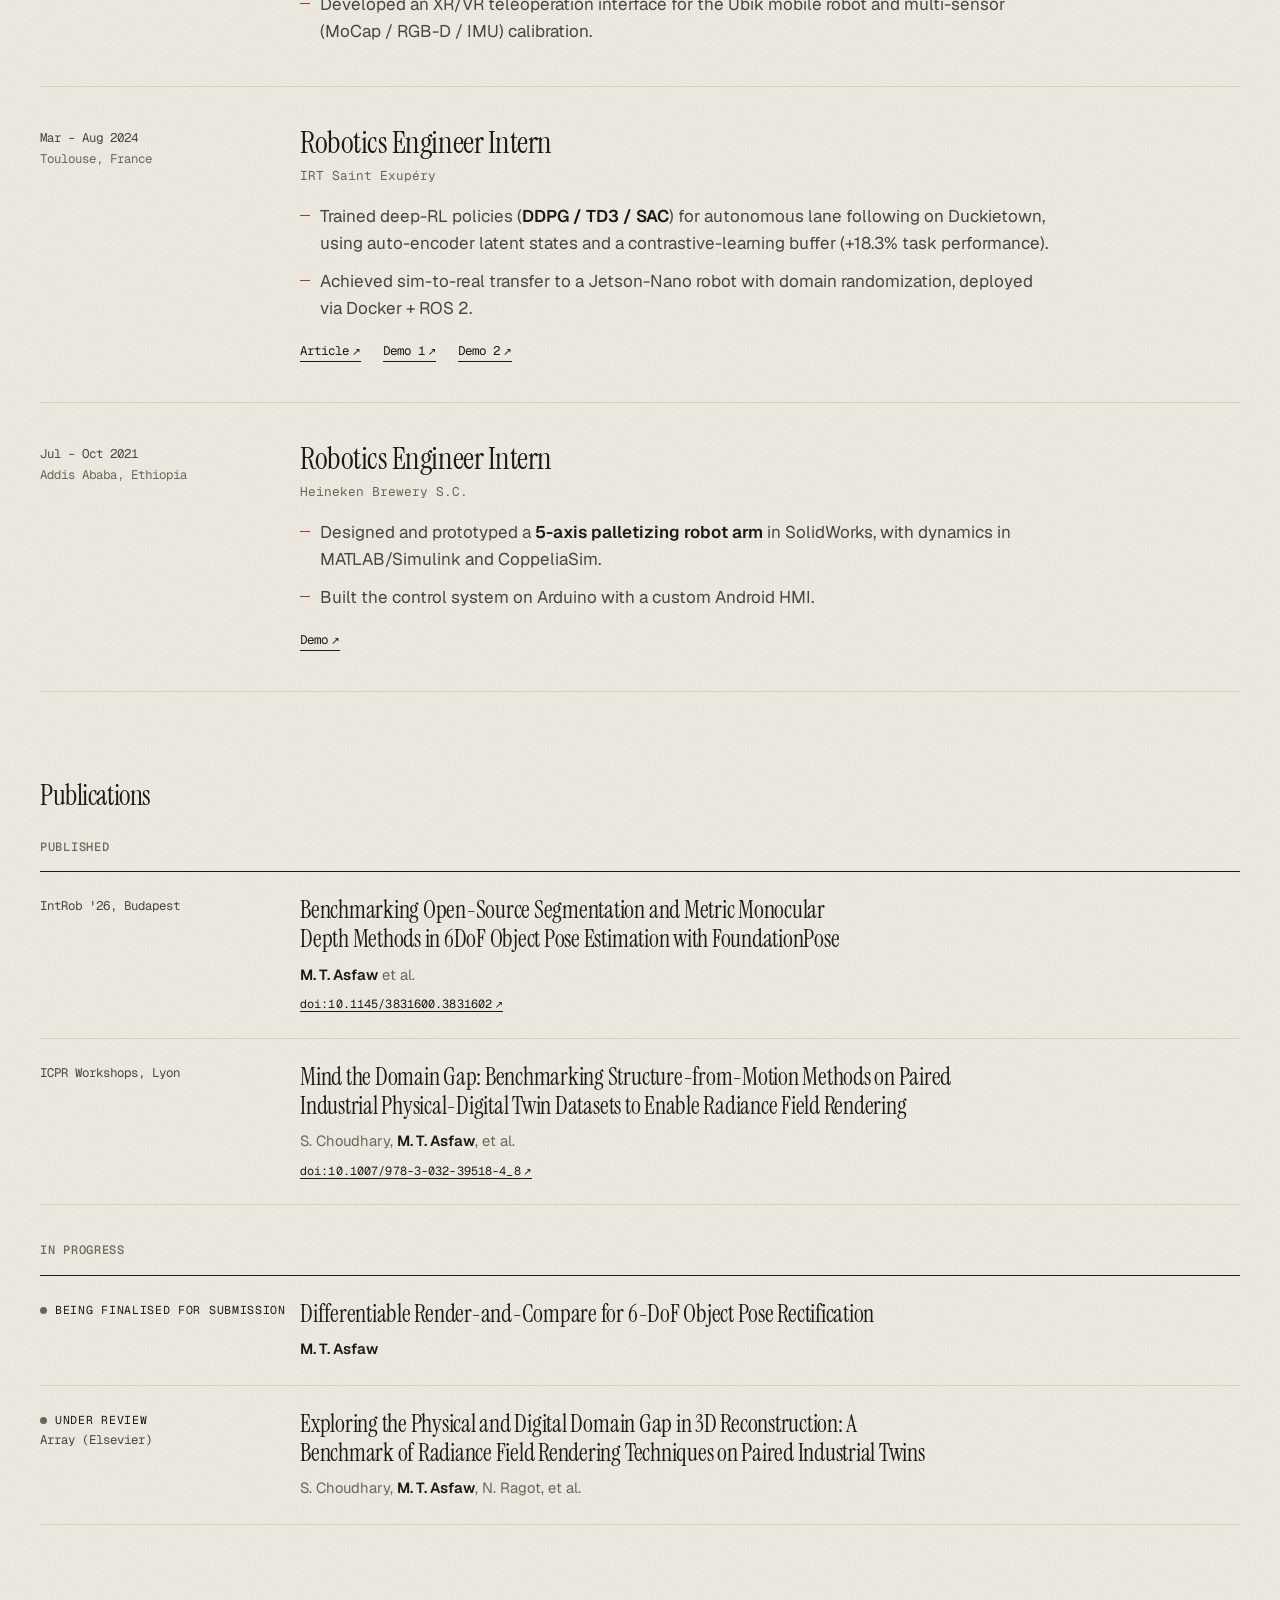
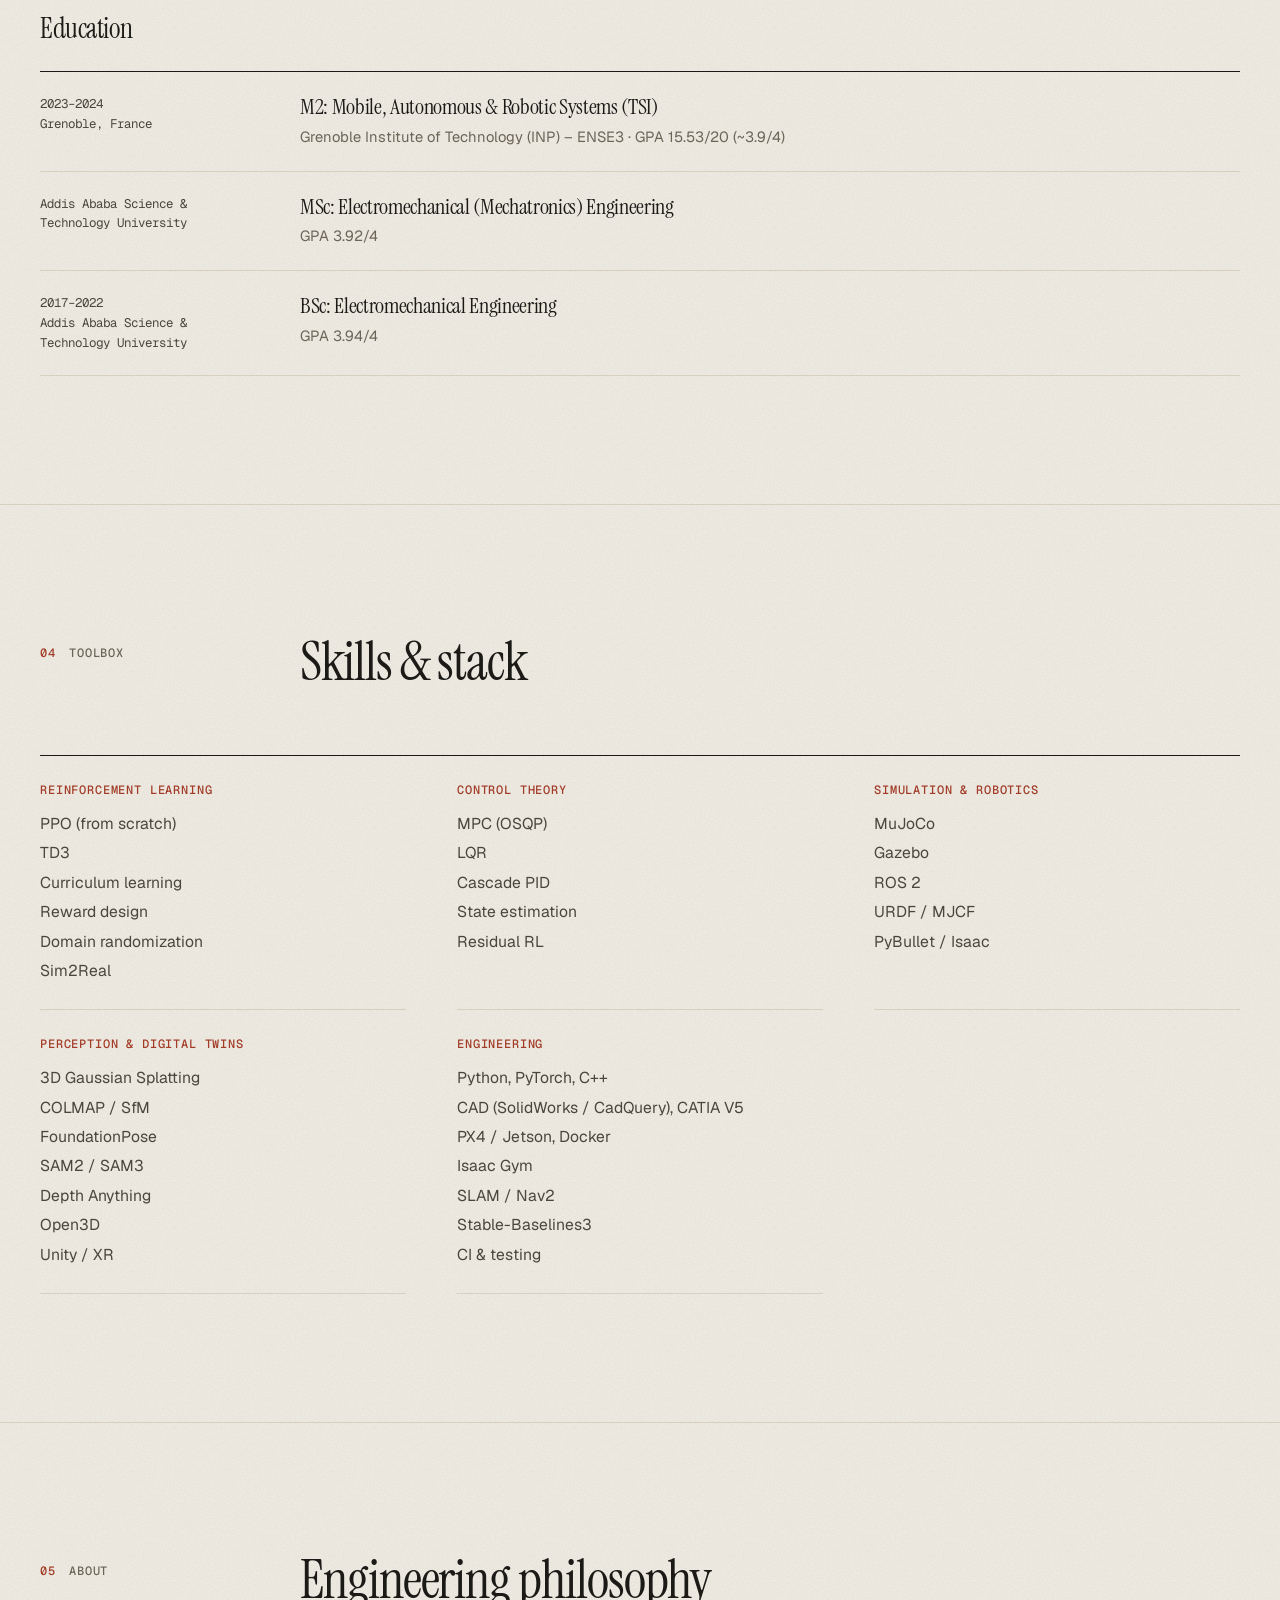
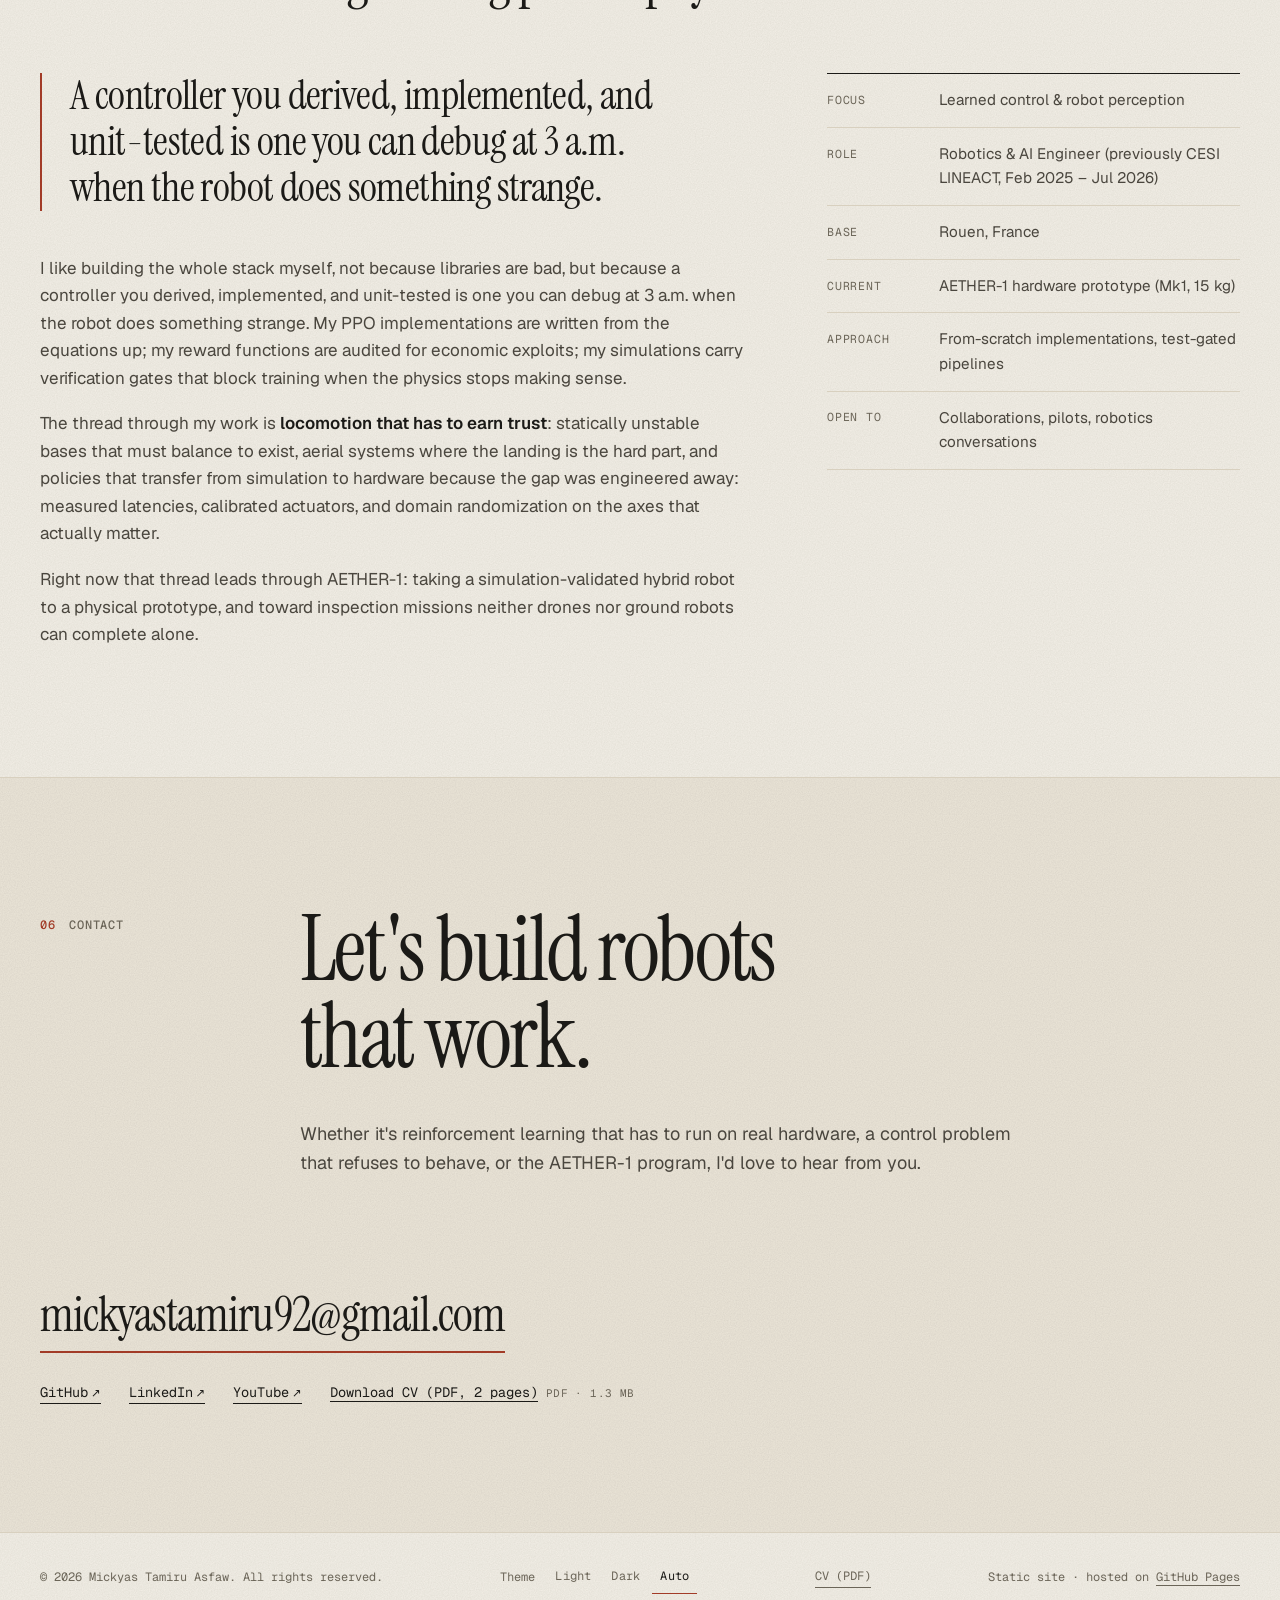
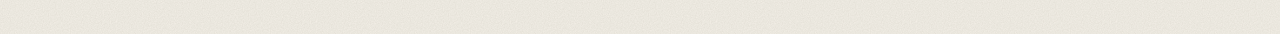
==== commit 60747763: "Performance: self-host fonts with metric-matched fallbacks, WebP images and lazy posters, no startup" ====
--- a/index.html
+++ b/index.html
@@ -20,9 +20,10 @@
 <meta name="twitter:image" content="https://mickyasta.github.io/assets/img/aether1-cad-iso.png">
 <link rel="icon" href="assets/img/favicon.svg" type="image/svg+xml">
 <script>document.documentElement.classList.add("js");try{var t=localStorage.getItem("theme");if(t==="light"||t==="dark")document.documentElement.setAttribute("data-theme",t)}catch(e){}</script>
-<link rel="preconnect" href="https://fonts.googleapis.com">
-<link rel="preconnect" href="https://fonts.gstatic.com" crossorigin>
-<link href="https://fonts.googleapis.com/css2?family=Geist:wght@400;500;600&amp;family=Geist+Mono:wght@400;500&amp;family=Instrument+Serif:ital@0;1&amp;display=swap" rel="stylesheet">
+<link rel="preload" href="assets/fonts/instrument-serif-latin-400.woff2" as="font" type="font/woff2" crossorigin>
+<link rel="preload" href="assets/fonts/instrument-serif-latin-400-italic.woff2" as="font" type="font/woff2" crossorigin>
+<link rel="preload" href="assets/fonts/geist-latin-400-500-600.woff2" as="font" type="font/woff2" crossorigin>
+<link rel="preload" href="assets/fonts/geist-mono-latin-400-500.woff2" as="font" type="font/woff2" crossorigin>
 <link rel="stylesheet" href="assets/css/style.css">
 </head>
 <body>
@@ -30,7 +31,7 @@
 
 <header class="nav">
   <div class="wrap nav-inner">
-    <a class="brand" href="#top" aria-label="Mickyas Tamiru Asfaw, back to top"><span class="brand-mark" aria-hidden="true">M</span><span class="brand-name">Mickyas Tamiru Asfaw</span></a>
+    <a class="brand" href="#top"><span class="brand-mark" aria-hidden="true">M</span><span class="brand-name">Mickyas Tamiru Asfaw</span></a>
     <nav aria-label="Primary"><button class="menu-btn" type="button" aria-expanded="false" aria-controls="nav-links"><span>Menu</span></button>
       <ul class="nav-links" id="nav-links">
         <li><a href="#flagship">AETHER-1</a></li>
@@ -64,7 +65,7 @@
         <li><a class="link ext" href="https://github.com/MickyasTA" target="_blank" rel="noopener">GitHub</a></li>
         <li><a class="link ext" href="https://www.linkedin.com/in/mickyas-tamiru-asfaw-1409271a6/" target="_blank" rel="noopener">LinkedIn</a></li>
         <li><a class="link ext" href="https://www.youtube.com/@engineering_design" target="_blank" rel="noopener">YouTube</a></li>
-        <li><a class="link" href="assets/Mickyas_Tamiru_Asfaw_CV.pdf" download="Mickyas_Tamiru_Asfaw_CV.pdf" type="application/pdf" aria-label="Download CV as PDF, 1.3 MB">CV &darr;</a><span class="hint">PDF &middot; 1.3 MB</span></li>
+        <li><a class="link" href="assets/Mickyas_Tamiru_Asfaw_CV.pdf" download="Mickyas_Tamiru_Asfaw_CV.pdf" type="application/pdf" aria-label="CV, download PDF (1.3 MB)">CV &darr;</a><span class="hint">PDF &middot; 1.3 MB</span></li>
       </ul>
       <dl class="hero-facts rise" style="--i:5">
         <div><dt>Role</dt><dd>Robotics &amp; AI Engineer</dd></div>
@@ -106,7 +107,7 @@
     </header>
 
     <div class="media-frame reveal">
-      <video data-click data-label="Play simulation montage (22 MB)" controls muted loop playsinline preload="none" poster="assets/img/aether1-poster.jpg" src="assets/video/aether1_sim_v2.mp4" aria-label="Montage of the AETHER-1 policy balancing, driving and flying in the verification simulator"></video>
+      <img class="vposter" src="assets/img/aether1-poster.webp" width="1600" height="875" alt="" loading="lazy" decoding="async"><video data-click data-label="Play simulation montage (22 MB)" controls muted loop playsinline preload="none"  src="assets/video/aether1_sim_v2.mp4" aria-label="Montage of the AETHER-1 policy balancing, driving and flying in the verification simulator"></video>
     </div>
 
     <dl class="datastrip reveal">
@@ -134,11 +135,11 @@
       </div>
       <div class="plates reveal">
         <figure class="plate">
-          <img src="assets/img/aether1-architecture.png" width="2220" height="960" loading="lazy" decoding="async" alt="Architecture diagram: curriculum RL training wrapped in verification gates produces gated policy checkpoints; at deployment a learned policy and a classical LQR/MPC/PID stack are composed residually behind one controller interface driving the MuJoCo plant">
+          <img width="1600" height="692" src="assets/img/aether1-architecture.webp" loading="lazy" decoding="async" alt="Architecture diagram: curriculum RL training wrapped in verification gates produces gated policy checkpoints; at deployment a learned policy and a classical LQR/MPC/PID stack are composed residually behind one controller interface driving the MuJoCo plant">
           <p class="plate-cap dark">Two-layer control architecture: training inside verification gates, deployment composing the learned policy with the classical stack.</p>
         </figure>
         <figure class="plate">
-          <img src="assets/img/aether1-cad-iso.png" width="1600" height="1200" loading="lazy" decoding="async" alt="AETHER-1 Mk1 CAD model, isometric view: four ducted rotors above a body with two wheeled legs">
+          <img width="1600" height="1200" src="assets/img/aether1-cad-iso.webp" loading="lazy" decoding="async" alt="AETHER-1 Mk1 CAD model, isometric view: four ducted rotors above a body with two wheeled legs">
           <p class="plate-cap dark">The Mk1 prototype CAD, generated parametrically from one parameter file.</p>
         </figure>
       </div>
@@ -163,7 +164,7 @@
           <ul class="tags"><li>ROS 2</li><li>Gazebo</li><li>MuJoCo</li><li>PPO from scratch</li><li>PyTorch</li></ul>
           <div class="work-links"><a class="link" href="projects/mybot.html">Case study</a><span class="private">Code private</span></div>
         </div>
-        <div class="work-media"><div class="media-frame"><video data-auto controls muted loop playsinline preload="none" poster="assets/img/mybot-balance-poster.png" src="assets/video/mujoco_balance_stable.mp4" aria-label="mybot balancing on its wheels in MuJoCo for a full 20-second episode"></video></div></div>
+        <div class="work-media"><div class="media-frame"><img class="vposter" src="assets/img/mybot-balance-poster.webp" width="1280" height="720" alt="" loading="lazy" decoding="async"><video data-auto controls muted loop playsinline preload="none"  src="assets/video/mujoco_balance_stable.mp4" aria-label="mybot balancing on its wheels in MuJoCo for a full 20-second episode"></video></div></div>
       </li>
 
       <li class="work-item feature flip has-case reveal">
@@ -174,7 +175,7 @@
           <ul class="tags"><li>ROS 2</li><li>Gazebo</li><li>TD3 + recurrent PPO</li><li>Depth vision</li></ul>
           <div class="work-links"><a class="link" href="projects/collision-avoidance.html">Case study</a><span class="private">Code private</span></div>
         </div>
-        <div class="work-media"><div class="media-frame"><video data-auto controls muted loop playsinline preload="none" poster="assets/img/collision-ppo-detour-poster.png" src="assets/video/collision-ppo-detour-gazebo.mp4" aria-label="Quadrotor flying a detour course around box occluders in Gazebo"></video></div></div>
+        <div class="work-media"><div class="media-frame"><img class="vposter" src="assets/img/collision-ppo-detour-poster.webp" width="960" height="540" alt="" loading="lazy" decoding="async"><video data-auto controls muted loop playsinline preload="none"  src="assets/video/collision-ppo-detour-gazebo.mp4" aria-label="Quadrotor flying a detour course around box occluders in Gazebo"></video></div></div>
       </li>
 
       <li class="work-item has-case reveal">
@@ -189,7 +190,7 @@
             <a class="link ext" href="https://www.researchgate.net/publication/380875371_Controlling_a_Mobile_Robot_Using_ROS2_and_Machine_Learning" target="_blank" rel="noopener">Paper</a>
           </div>
         </div>
-        <div class="work-media"><a class="media-frame yt" href="https://www.youtube.com/watch?v=IRASuKMiOvw" data-yt="IRASuKMiOvw" data-title="TD3 robot navigation with live SLAM mapping, demo" target="_blank" rel="noopener"><img class="yt-img" src="assets/img/yt-IRASuKMiOvw.jpg" width="800" height="450" loading="lazy" decoding="async" alt="TD3 robot navigation with live SLAM mapping, demo"><span class="yt-btn"><svg viewBox="0 0 12 12" aria-hidden="true"><path d="M2 1l9 5-9 5z"/></svg>Play demo</span><span class="yt-title">TD3 navigation with live SLAM mapping</span></a></div>
+        <div class="work-media"><a class="media-frame yt" href="https://www.youtube.com/watch?v=IRASuKMiOvw" data-yt="IRASuKMiOvw" data-title="TD3 robot navigation with live SLAM mapping, demo" target="_blank" rel="noopener"><img width="800" height="450" class="yt-img" src="assets/img/yt-IRASuKMiOvw.webp" loading="lazy" decoding="async" alt="TD3 robot navigation with live SLAM mapping, demo"><span class="yt-btn"><svg viewBox="0 0 12 12" aria-hidden="true"><path d="M2 1l9 5-9 5z"/></svg>Play demo</span><span class="yt-title">TD3 navigation with live SLAM mapping</span></a></div>
       </li>
 
       <li class="work-item flip reveal">
@@ -204,7 +205,7 @@
             <a class="link ext" href="https://www.youtube.com/watch?v=UU6YHIyoIJ0" target="_blank" rel="noopener">Demo 2</a>
           </div>
         </div>
-        <div class="work-media"><a class="media-frame yt" href="https://www.youtube.com/watch?v=6GN9yh_nj5E" data-yt="6GN9yh_nj5E" data-title="Deep-RL autonomous lane following on Duckietown, demo" target="_blank" rel="noopener"><img class="yt-img" src="assets/img/yt-6GN9yh_nj5E.jpg" width="800" height="450" loading="lazy" decoding="async" alt="Deep-RL autonomous lane following on Duckietown, demo"><span class="yt-btn"><svg viewBox="0 0 12 12" aria-hidden="true"><path d="M2 1l9 5-9 5z"/></svg>Play demo</span><span class="yt-title">Deep-RL lane following on Duckietown</span></a></div>
+        <div class="work-media"><a class="media-frame yt" href="https://www.youtube.com/watch?v=6GN9yh_nj5E" data-yt="6GN9yh_nj5E" data-title="Deep-RL autonomous lane following on Duckietown, demo" target="_blank" rel="noopener"><img width="800" height="450" class="yt-img" src="assets/img/yt-6GN9yh_nj5E.webp" loading="lazy" decoding="async" alt="Deep-RL autonomous lane following on Duckietown, demo"><span class="yt-btn"><svg viewBox="0 0 12 12" aria-hidden="true"><path d="M2 1l9 5-9 5z"/></svg>Play demo</span><span class="yt-title">Deep-RL lane following on Duckietown</span></a></div>
       </li>
 
       <li class="work-item has-case reveal">
@@ -218,7 +219,7 @@
             <a class="link ext" href="https://github.com/MickyasTA/wheeled_quadruped_robot" target="_blank" rel="noopener">Code</a>
           </div>
         </div>
-        <div class="work-media"><div class="media-frame"><video data-auto controls muted loop playsinline preload="none" poster="assets/img/wquad-demo-poster.png" src="assets/video/wquad-demo.mp4" aria-label="Trained wheeled quadruped driving across rough terrain in Isaac Sim"></video></div></div>
+        <div class="work-media"><div class="media-frame"><img class="vposter" src="assets/img/wquad-demo-poster.webp" width="1280" height="762" alt="" loading="lazy" decoding="async"><video data-auto controls muted loop playsinline preload="none"  src="assets/video/wquad-demo.mp4" aria-label="Trained wheeled quadruped driving across rough terrain in Isaac Sim"></video></div></div>
       </li>
 
       <li class="work-item flip reveal">
@@ -243,7 +244,7 @@
             <a class="link ext" href="https://www.researchgate.net/publication/380970706_Modeling_and_Control_Design_of_Quadrotor_UAV_using_LQR_controller_with_Integral_Action" target="_blank" rel="noopener">Paper</a>
           </div>
         </div>
-        <div class="work-media"><a class="media-frame yt" href="https://www.youtube.com/watch?v=qmciAbd4ehE" data-yt="qmciAbd4ehE" data-title="Parrot Mambo quadrotor: LQR position-control flight test" target="_blank" rel="noopener"><img class="yt-img" src="assets/img/yt-qmciAbd4ehE.jpg" width="800" height="450" loading="lazy" decoding="async" alt="Parrot Mambo quadrotor: LQR position-control flight test"><span class="yt-btn"><svg viewBox="0 0 12 12" aria-hidden="true"><path d="M2 1l9 5-9 5z"/></svg>Play flight test</span><span class="yt-title">Parrot Mambo, LQR position control</span></a></div>
+        <div class="work-media"><a class="media-frame yt" href="https://www.youtube.com/watch?v=qmciAbd4ehE" data-yt="qmciAbd4ehE" data-title="Parrot Mambo quadrotor: LQR position-control flight test" target="_blank" rel="noopener"><img width="800" height="450" class="yt-img" src="assets/img/yt-qmciAbd4ehE.webp" loading="lazy" decoding="async" alt="Parrot Mambo quadrotor: LQR position-control flight test"><span class="yt-btn"><svg viewBox="0 0 12 12" aria-hidden="true"><path d="M2 1l9 5-9 5z"/></svg>Play flight test</span><span class="yt-title">Parrot Mambo, LQR position control</span></a></div>
       </li>
 
       <li class="work-item flip reveal">
@@ -265,7 +266,7 @@
           <ul class="tags"><li>SolidWorks</li><li>Simulink</li><li>Arduino</li></ul>
           <div class="work-links"><a class="link ext" href="https://www.youtube.com/watch?v=ENkWMesq81U" target="_blank" rel="noopener">Demo</a></div>
         </div>
-        <div class="work-media"><a class="media-frame yt" href="https://www.youtube.com/watch?v=ENkWMesq81U" data-yt="ENkWMesq81U" data-title="5-axis palletizing robot arm, demo" target="_blank" rel="noopener"><img class="yt-img" src="assets/img/yt-ENkWMesq81U.jpg" width="800" height="450" loading="lazy" decoding="async" alt="5-axis palletizing robot arm, demo"><span class="yt-btn"><svg viewBox="0 0 12 12" aria-hidden="true"><path d="M2 1l9 5-9 5z"/></svg>Play demo</span><span class="yt-title">5-axis palletizing arm</span></a></div>
+        <div class="work-media"><a class="media-frame yt" href="https://www.youtube.com/watch?v=ENkWMesq81U" data-yt="ENkWMesq81U" data-title="5-axis palletizing robot arm, demo" target="_blank" rel="noopener"><img width="800" height="450" class="yt-img" src="assets/img/yt-ENkWMesq81U.webp" loading="lazy" decoding="async" alt="5-axis palletizing robot arm, demo"><span class="yt-btn"><svg viewBox="0 0 12 12" aria-hidden="true"><path d="M2 1l9 5-9 5z"/></svg>Play demo</span><span class="yt-title">5-axis palletizing arm</span></a></div>
       </li>
 
     </ol>
@@ -473,7 +474,7 @@
         <a class="link ext" href="https://github.com/MickyasTA" target="_blank" rel="noopener">GitHub</a>
         <a class="link ext" href="https://www.linkedin.com/in/mickyas-tamiru-asfaw-1409271a6/" target="_blank" rel="noopener">LinkedIn</a>
         <a class="link ext" href="https://www.youtube.com/@engineering_design" target="_blank" rel="noopener">YouTube</a>
-        <span><a class="link" href="assets/Mickyas_Tamiru_Asfaw_CV.pdf" download="Mickyas_Tamiru_Asfaw_CV.pdf" type="application/pdf" aria-label="Download CV as PDF, 2 pages, 1.3 MB">Download CV (PDF, 2 pages)</a><span class="hint">PDF &middot; 1.3 MB</span></span>
+        <span><a class="link" href="assets/Mickyas_Tamiru_Asfaw_CV.pdf" download="Mickyas_Tamiru_Asfaw_CV.pdf" type="application/pdf" aria-label="Download CV (PDF, 2 pages), 1.3 MB">Download CV (PDF, 2 pages)</a><span class="hint">PDF &middot; 1.3 MB</span></span>
       </div>
     </div>
   </div>
@@ -485,7 +486,7 @@
   <div class="wrap footer-inner">
     <span>&copy; 2026 Mickyas Tamiru Asfaw. All rights reserved.</span>
     <div class="theme" role="group" aria-label="Colour theme"><span>Theme</span><button type="button" data-theme-set="light" aria-pressed="false">Light</button><button type="button" data-theme-set="dark" aria-pressed="false">Dark</button><button type="button" data-theme-set="auto" aria-pressed="true">Auto</button></div>
-    <a class="link" href="assets/Mickyas_Tamiru_Asfaw_CV.pdf" download="Mickyas_Tamiru_Asfaw_CV.pdf" type="application/pdf" aria-label="Download CV as PDF">CV (PDF)</a>
+    <a class="link" href="assets/Mickyas_Tamiru_Asfaw_CV.pdf" download="Mickyas_Tamiru_Asfaw_CV.pdf" type="application/pdf" aria-label="CV (PDF), download">CV (PDF)</a>
     <span>Static site &middot; hosted on <a class="link" href="https://pages.github.com/" target="_blank" rel="noopener">GitHub Pages</a></span>
   </div>
 </footer>
--- a/assets/css/style.css
+++ b/assets/css/style.css
@@ -4,6 +4,16 @@
    full dark theme via prefers-color-scheme or the footer toggle.
    One accent (oxide red), used sparingly.
    ============================================================ */
+
+/* Self-hosted fonts (latin subset, variable). Fallback faces are metric-matched so the swap causes no layout shift. */
+@font-face { font-family: "Geist"; src: url("../fonts/geist-latin-400-500-600.woff2") format("woff2"); font-weight: 400 600; font-style: normal; font-display: swap; }
+@font-face { font-family: "Geist Mono"; src: url("../fonts/geist-mono-latin-400-500.woff2") format("woff2"); font-weight: 400 500; font-style: normal; font-display: swap; }
+@font-face { font-family: "Instrument Serif"; src: url("../fonts/instrument-serif-latin-400.woff2") format("woff2"); font-weight: 400; font-style: normal; font-display: swap; }
+@font-face { font-family: "Instrument Serif"; src: url("../fonts/instrument-serif-latin-400-italic.woff2") format("woff2"); font-weight: 400; font-style: italic; font-display: swap; }
+@font-face { font-family: "Geist Fallback"; src: local("Arial"); size-adjust: 101.9%; ascent-override: 99.1%; descent-override: 29.4%; line-gap-override: 0%; }
+@font-face { font-family: "Geist Mono Fallback"; src: local("Courier New"); size-adjust: 100%; ascent-override: 101%; descent-override: 30%; line-gap-override: 0%; }
+@font-face { font-family: "Instrument Serif Fallback"; src: local("Times New Roman"); size-adjust: 83.2%; ascent-override: 119%; descent-override: 37.3%; line-gap-override: 0%; }
+@font-face { font-family: "Instrument Serif Fallback"; src: local("Times New Roman Italic"); font-style: italic; size-adjust: 83.2%; ascent-override: 119%; descent-override: 37.3%; line-gap-override: 0%; }
 
 :root {
   --paper: #f4f0e7;
@@ -20,9 +30,9 @@
   --focus: #a23b27;
   --grain-img: url("data:image/svg+xml;utf8,<svg xmlns='http://www.w3.org/2000/svg' width='200' height='200'><filter id='n'><feTurbulence type='fractalNoise' baseFrequency='.85' numOctaves='2' stitchTiles='stitch'/><feColorMatrix values='0 0 0 0 0  0 0 0 0 0  0 0 0 0 0  0 0 0 .075 0'/></filter><rect width='100%25' height='100%25' filter='url(%23n)'/></svg>");
 
-  --serif: "Instrument Serif", "Iowan Old Style", "Palatino Linotype", Palatino, Georgia, serif;
-  --sans: "Geist", ui-sans-serif, system-ui, -apple-system, "Segoe UI", Roboto, "Helvetica Neue", Arial, sans-serif;
-  --mono: "Geist Mono", ui-monospace, "Cascadia Mono", "SF Mono", Consolas, "Liberation Mono", monospace;
+  --serif: "Instrument Serif", "Instrument Serif Fallback", "Iowan Old Style", "Palatino Linotype", Palatino, Georgia, serif;
+  --sans: "Geist", "Geist Fallback", ui-sans-serif, system-ui, -apple-system, "Segoe UI", Roboto, "Helvetica Neue", Arial, sans-serif;
+  --mono: "Geist Mono", "Geist Mono Fallback", ui-monospace, "Cascadia Mono", "SF Mono", Consolas, "Liberation Mono", monospace;
 
   --ease: cubic-bezier(0.23, 1, 0.32, 1);
 
@@ -235,6 +245,7 @@
 /* hero entrance (CSS-only so it never depends on JS) */
 @media (prefers-reduced-motion: no-preference) {
   .rise { animation: rise .8s var(--ease) both; animation-delay: calc(var(--i, 0) * 70ms + 60ms); }
+  .hero .eyebrow.rise, .hero h1.rise { animation-duration: .4s; animation-delay: 0s; }
   @keyframes rise { from { opacity: 0; transform: translateY(14px); } to { opacity: 1; transform: none; } }
 }
 
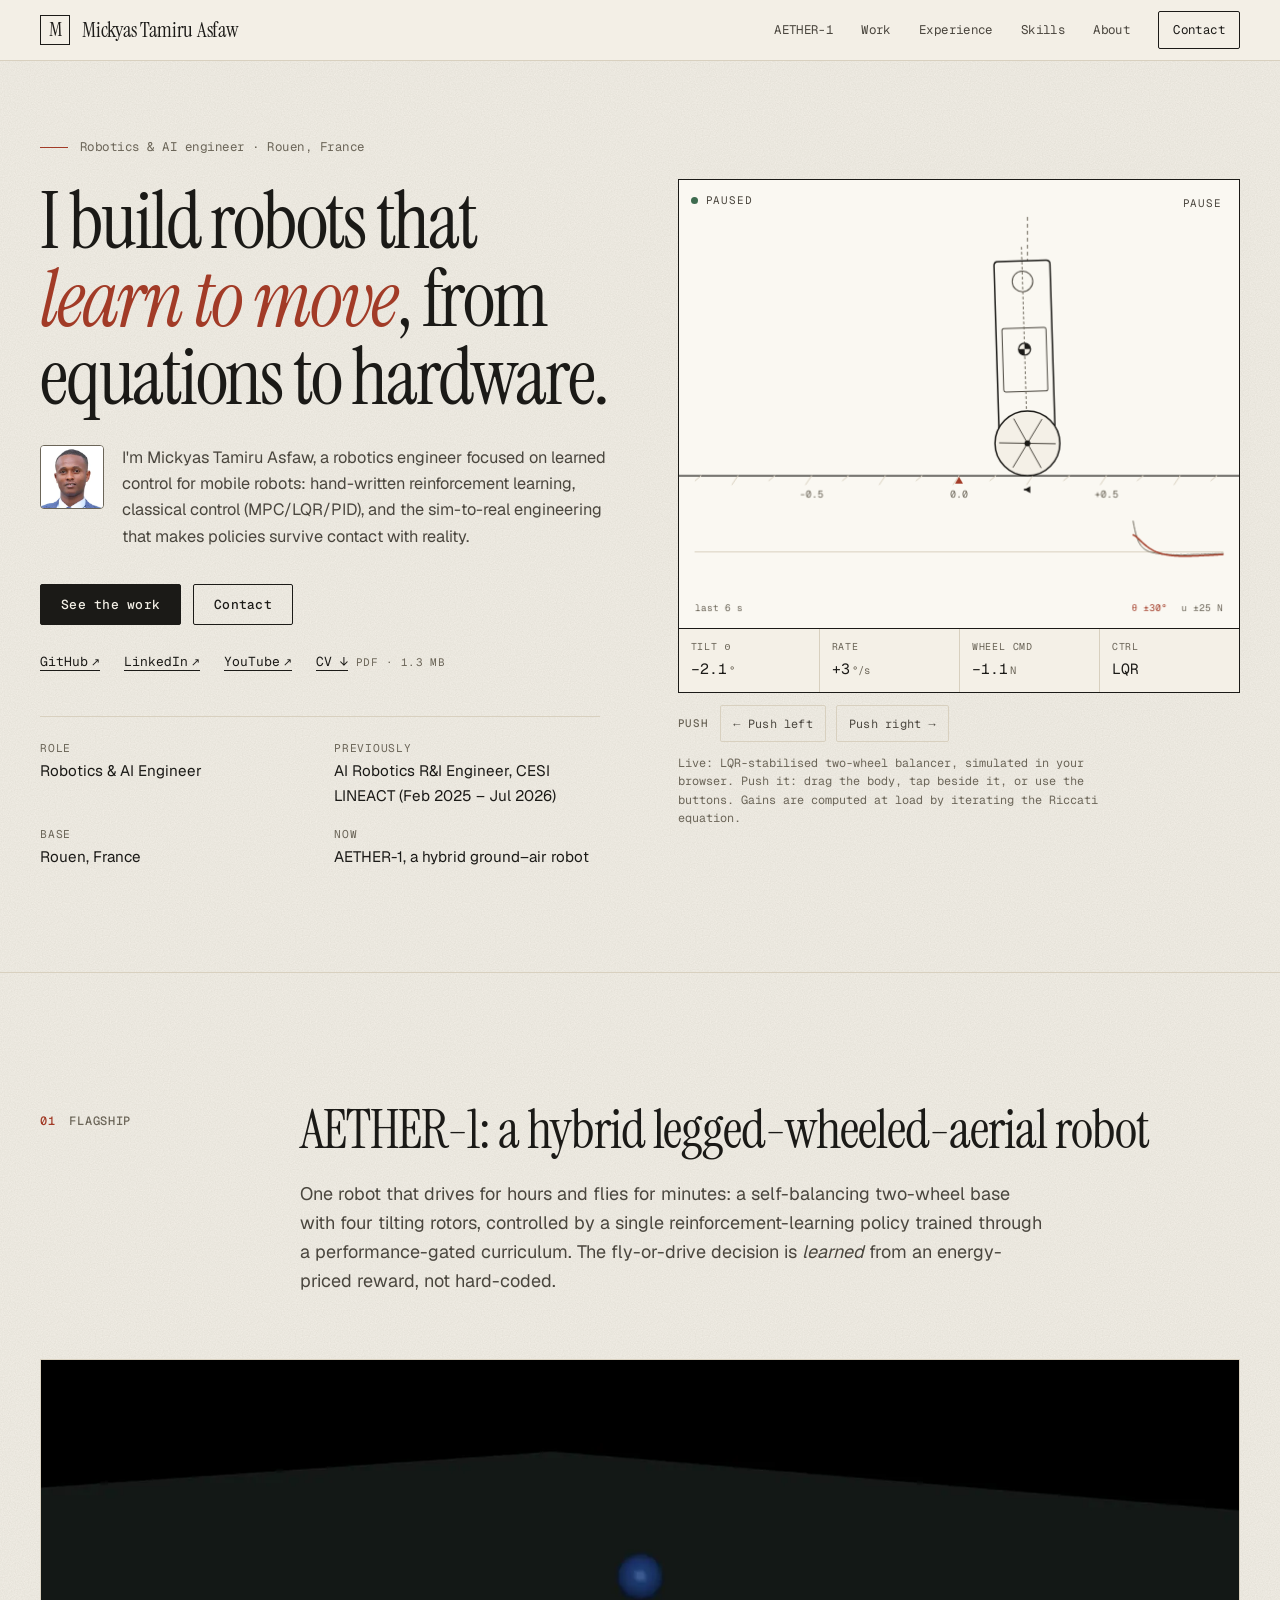
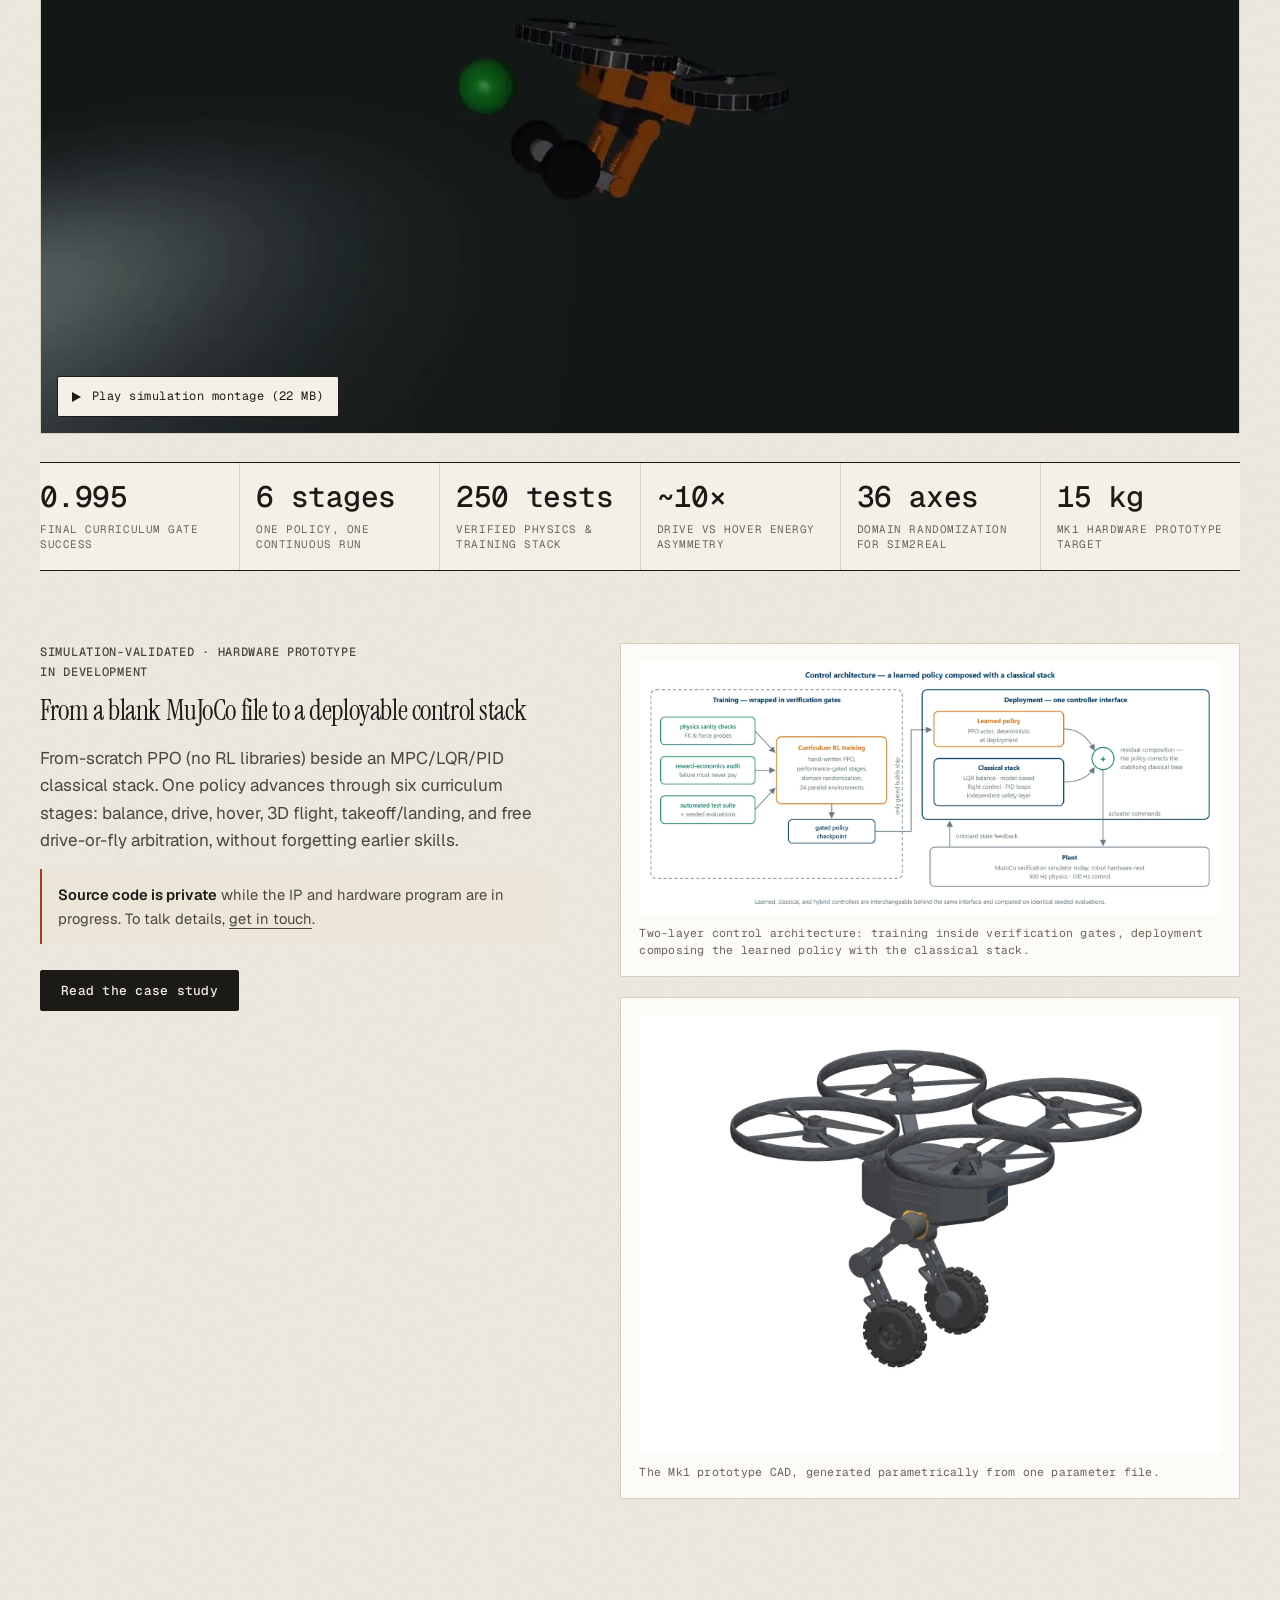
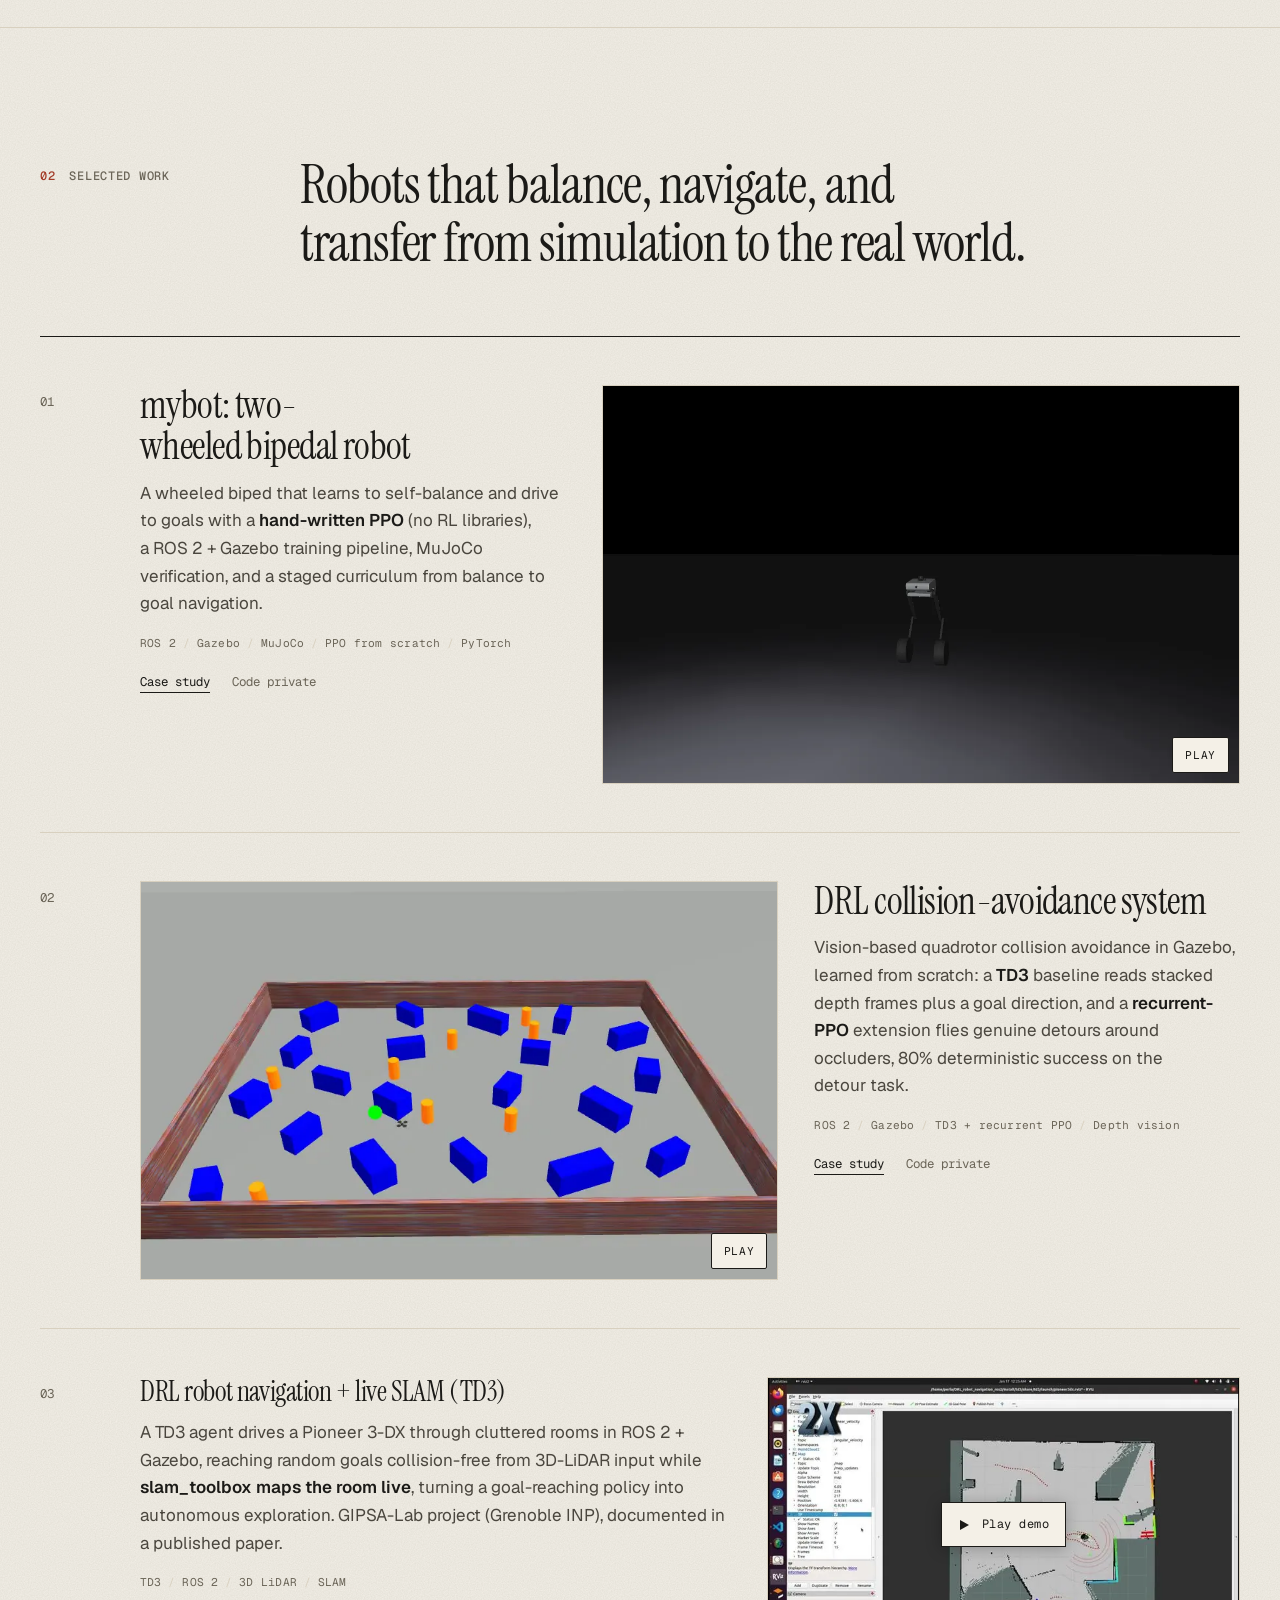
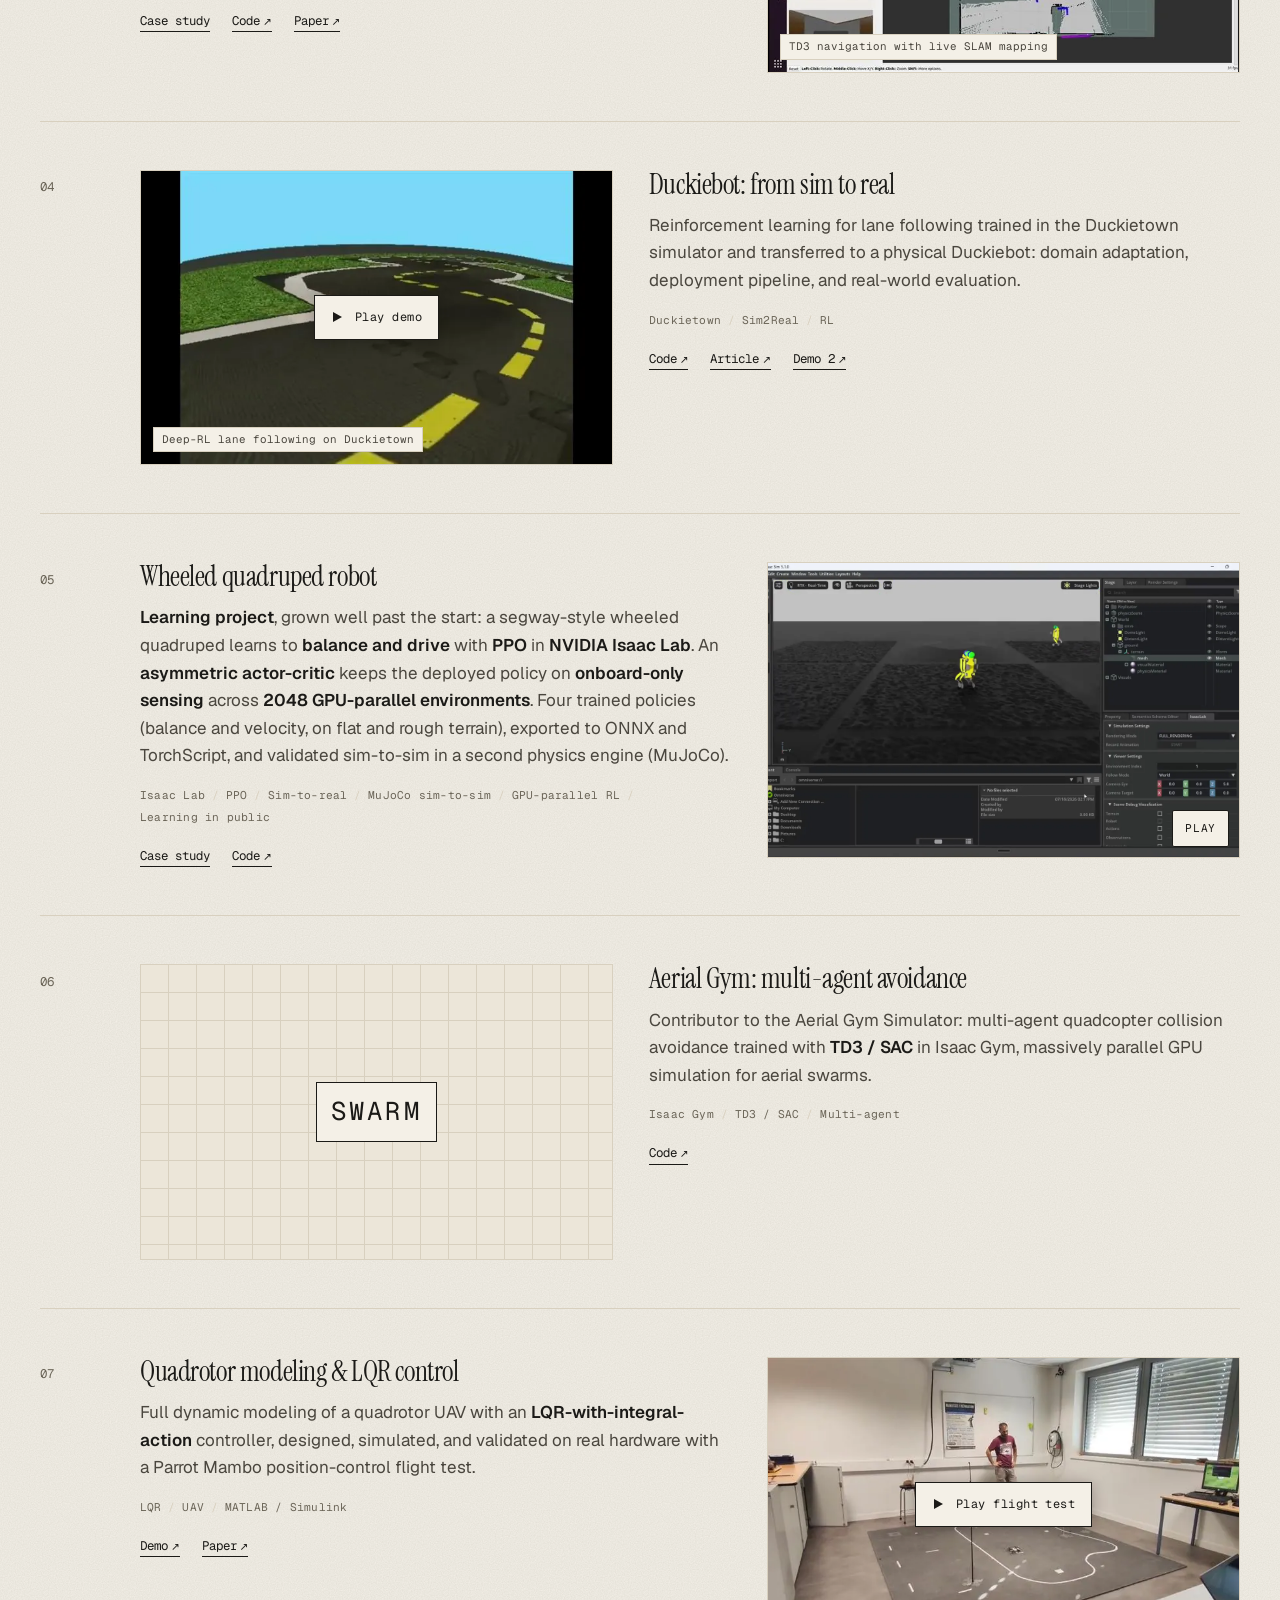
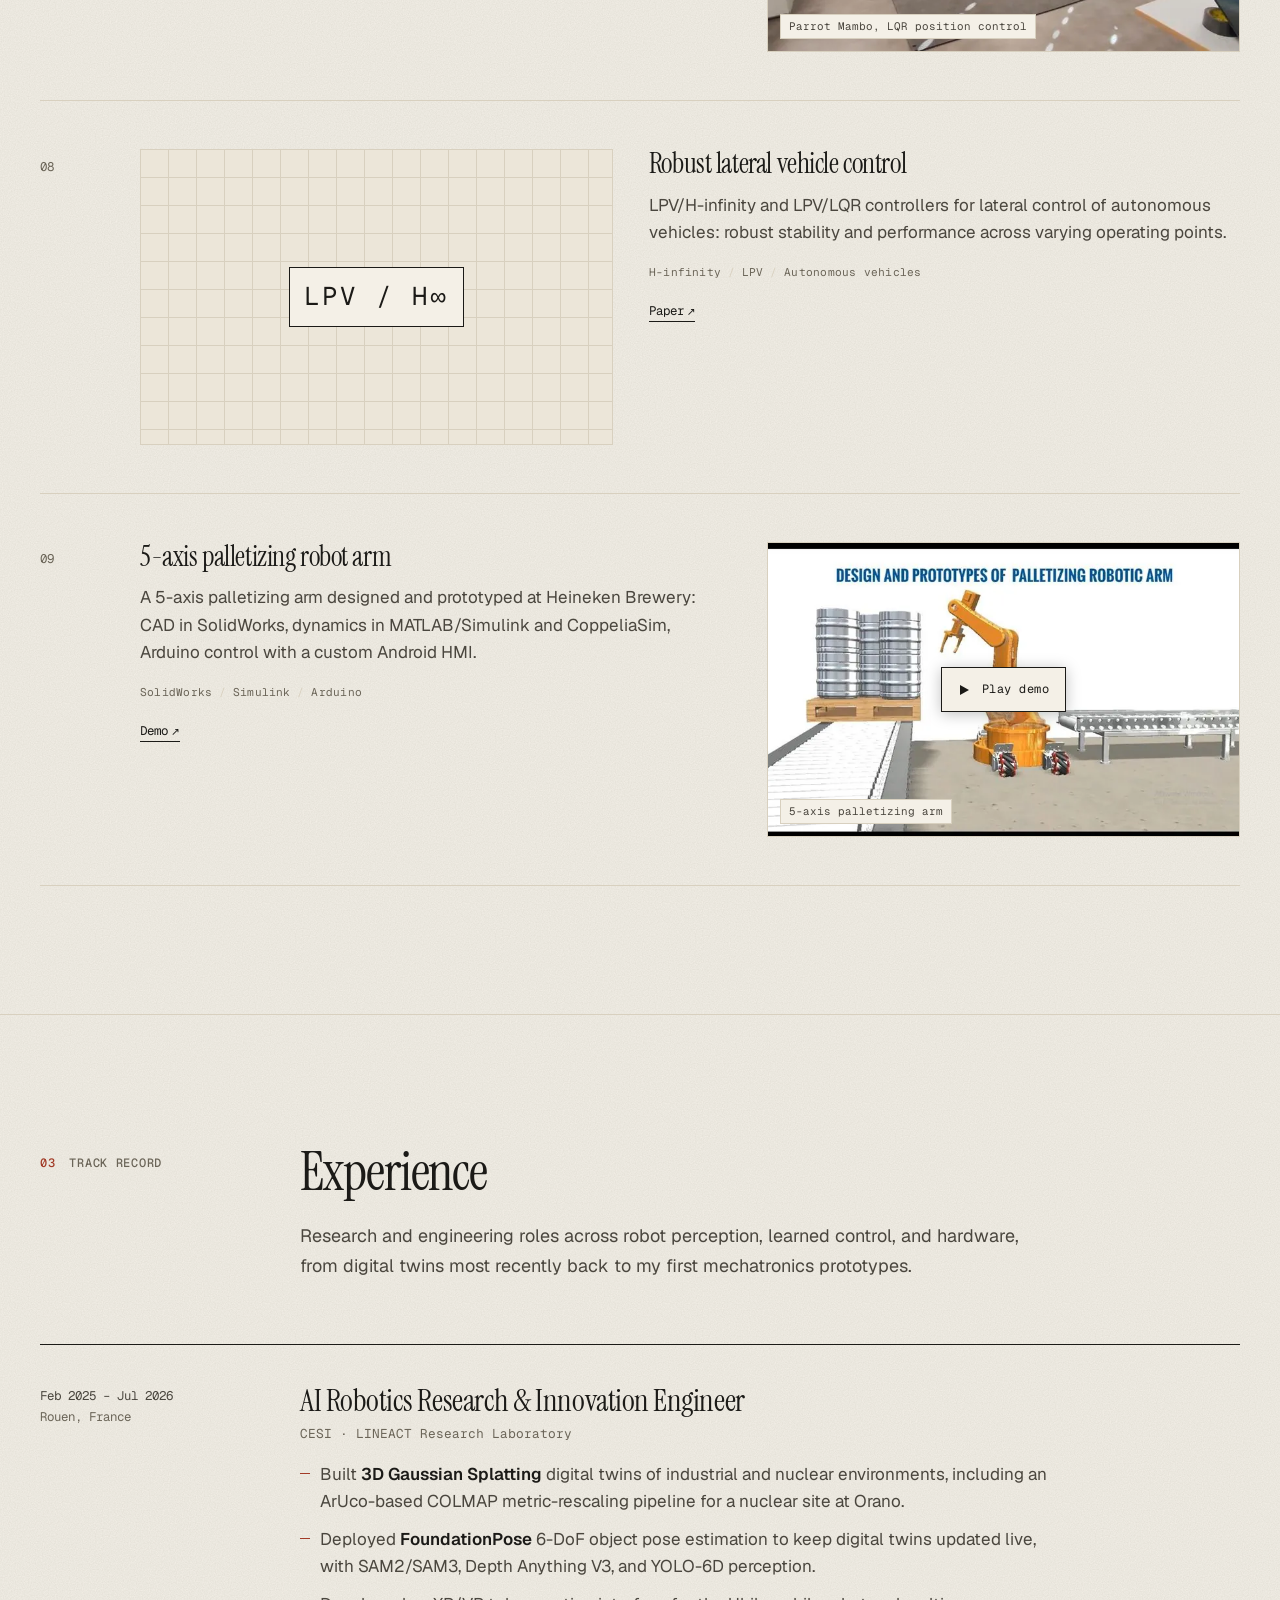
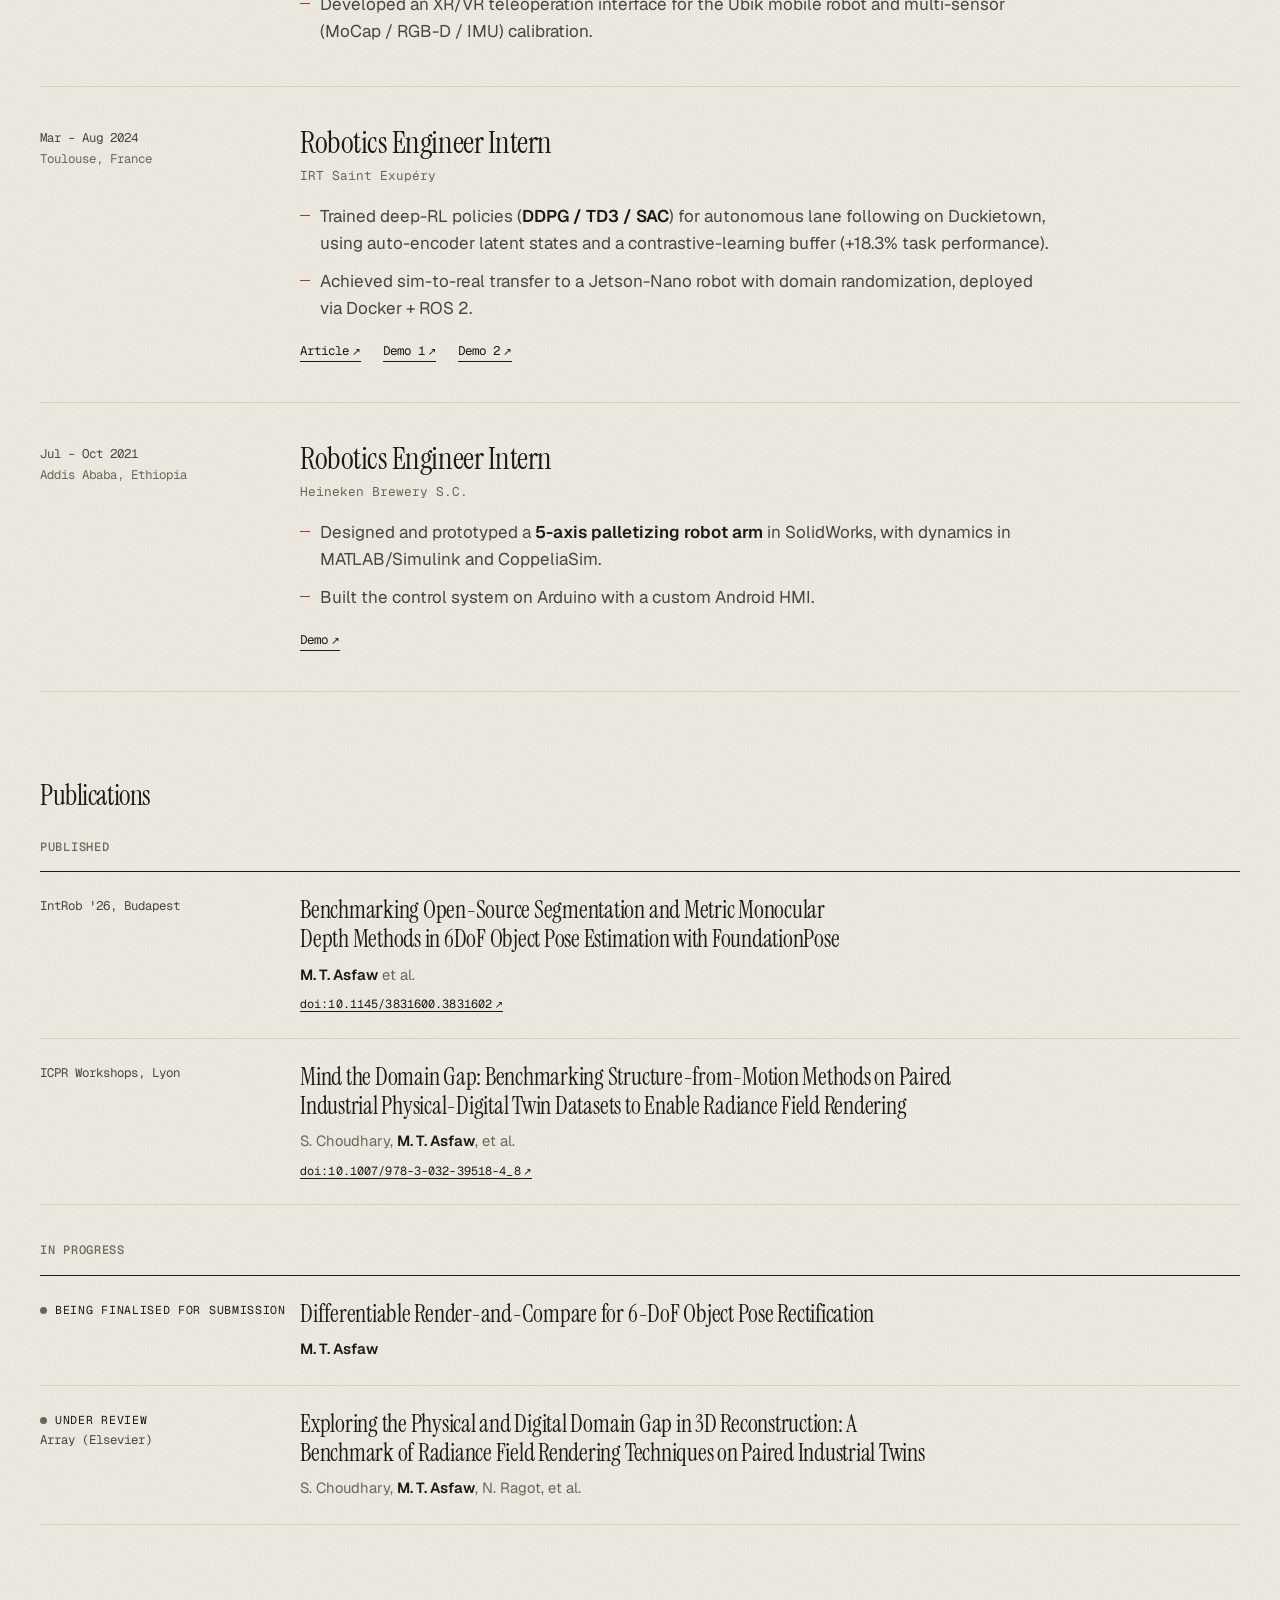
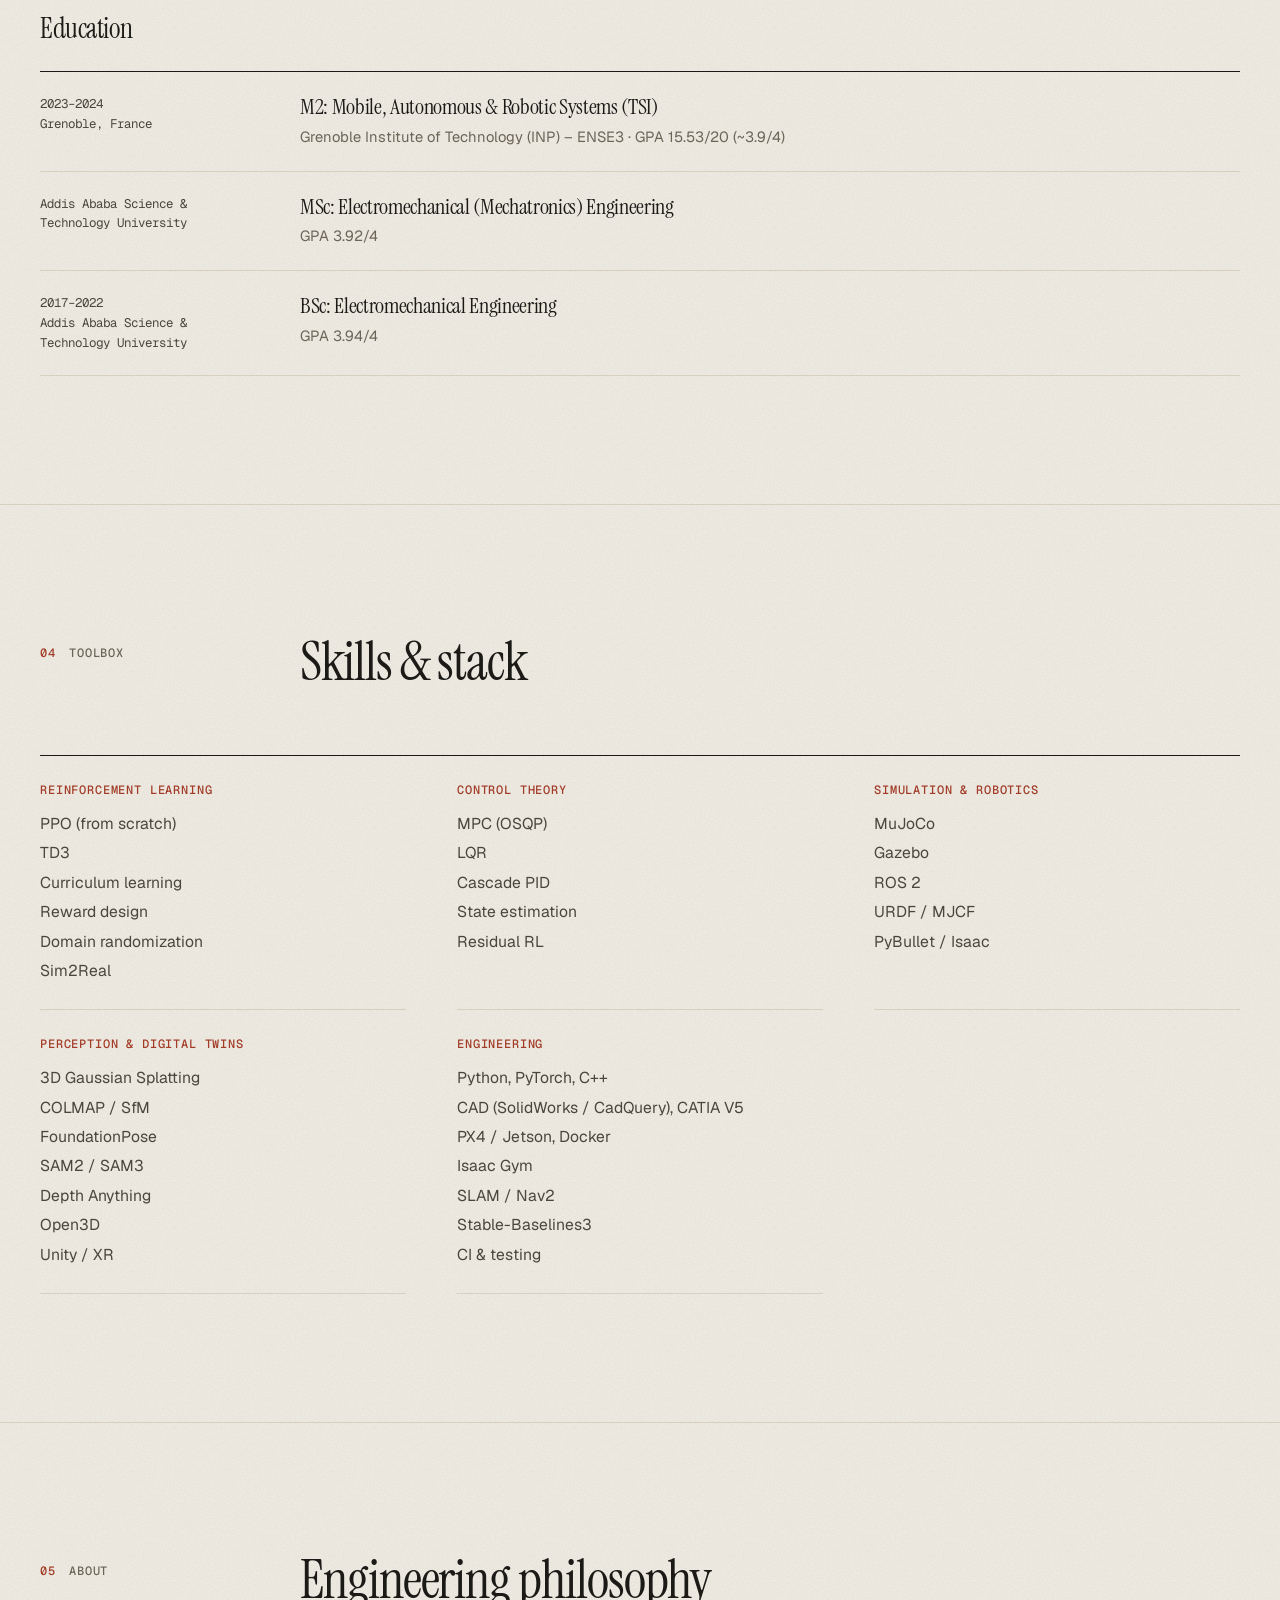
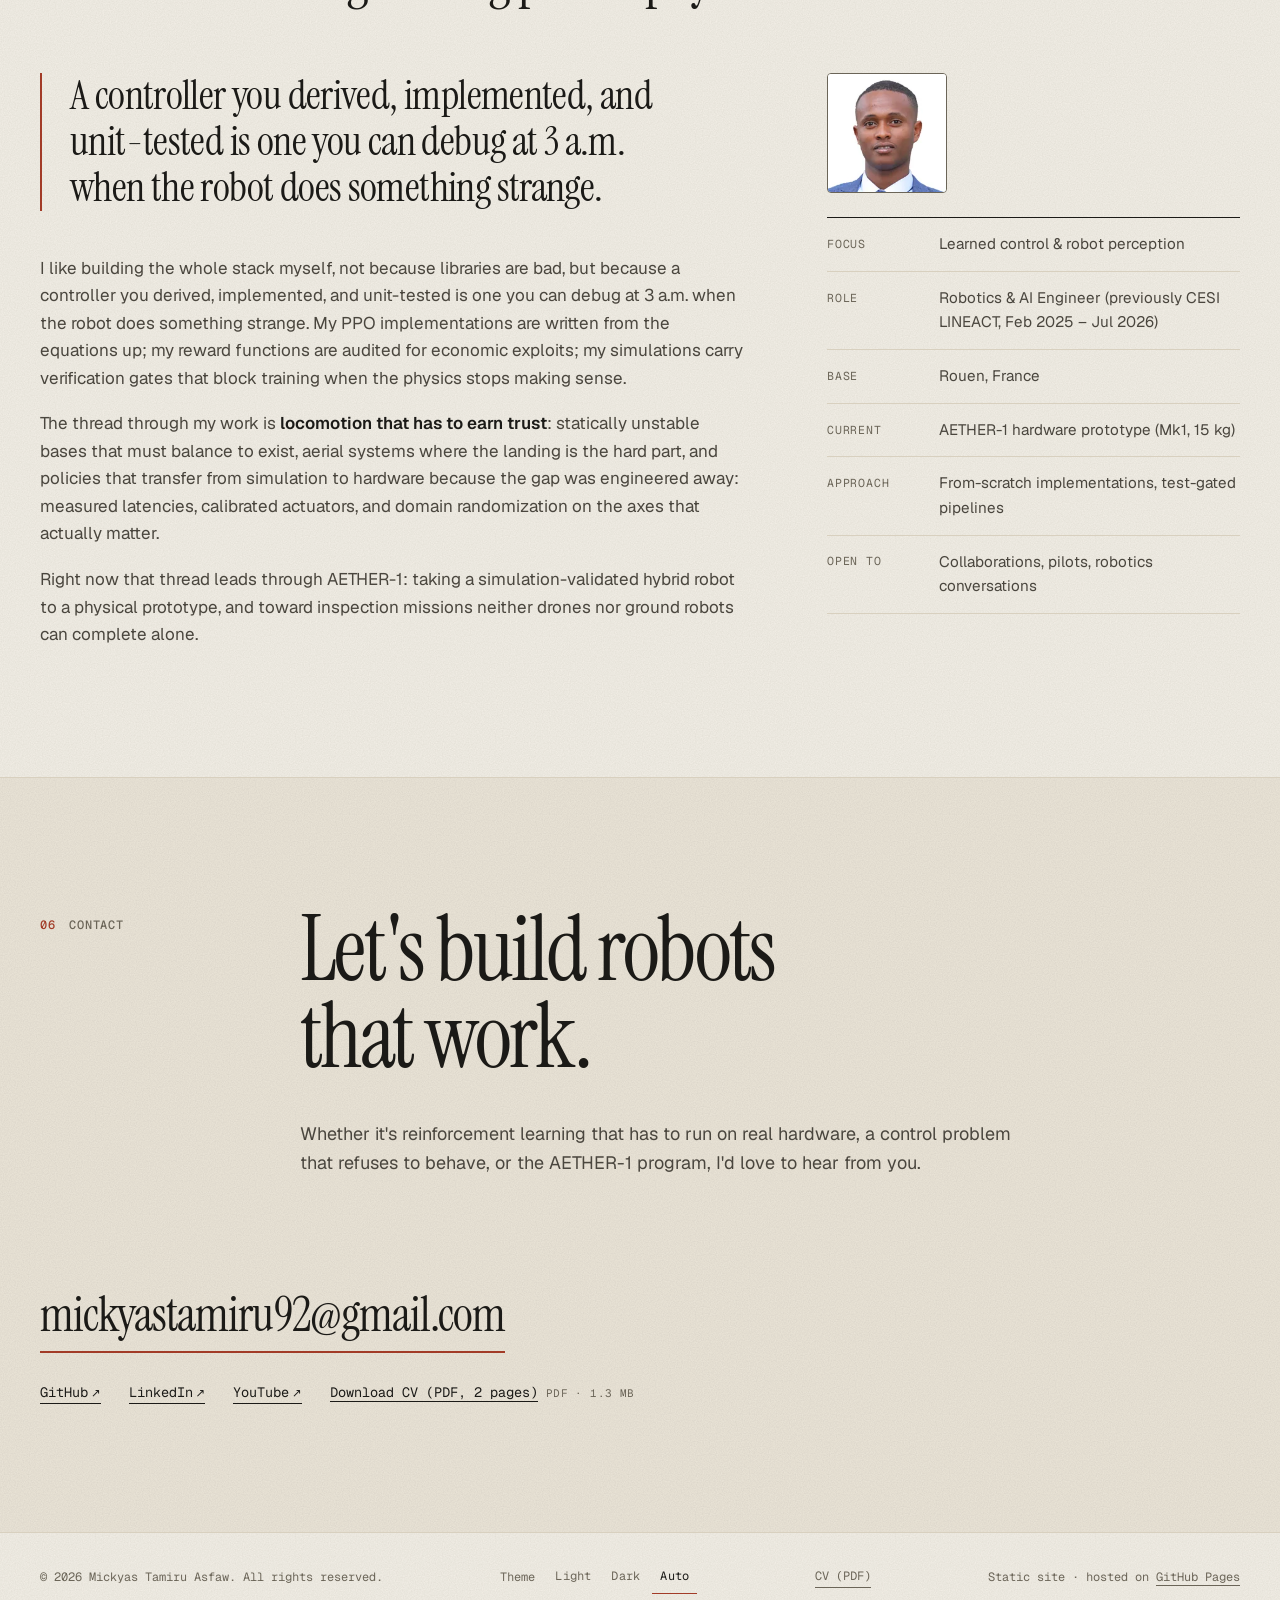
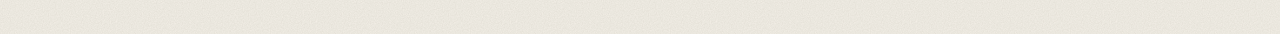
==== commit 4976bc5d: "Add small portrait to hero and about sections" ====
--- a/index.html
+++ b/index.html
@@ -52,11 +52,14 @@
     <div class="hero-copy">
       <p class="eyebrow rise" style="--i:0">Robotics &amp; AI engineer &middot; Rouen, France</p>
       <h1 class="rise" style="--i:1">I build robots that <em>learn to move</em>, from equations to hardware.</h1>
-      <p class="hero-sub rise" style="--i:2">
+      <div class="hero-intro rise" style="--i:2">
+        <img class="portrait" src="assets/img/profile-192.webp" srcset="assets/img/profile-192.webp 1x, assets/img/profile-384.webp 2x" width="64" height="64" alt="Portrait of Mickyas Tamiru Asfaw" decoding="async">
+        <p class="hero-sub">
         I'm Mickyas Tamiru Asfaw, a robotics engineer focused on learned control for mobile robots:
         hand-written reinforcement learning, classical control (MPC/LQR/PID), and the sim-to-real
         engineering that makes policies survive contact with reality.
       </p>
+      </div>
       <div class="hero-actions rise" style="--i:3">
         <a class="btn btn-solid" href="#work">See the work</a>
         <a class="btn btn-line" href="#contact">Contact</a>
@@ -446,7 +449,9 @@
           ground robots can complete alone.
         </p>
       </div>
-      <dl class="glance reveal">
+      <div class="about-aside reveal">
+        <img class="portrait portrait-lg" src="assets/img/profile-192.webp" srcset="assets/img/profile-192.webp 1x, assets/img/profile-384.webp 2x" sizes="120px" width="120" height="120" alt="Portrait of Mickyas Tamiru Asfaw" loading="lazy" decoding="async">
+        <dl class="glance">
         <div><dt>Focus</dt><dd>Learned control &amp; robot perception</dd></div>
         <div><dt>Role</dt><dd>Robotics &amp; AI Engineer (previously CESI LINEACT, Feb 2025 &ndash; Jul 2026)</dd></div>
         <div><dt>Base</dt><dd>Rouen, France</dd></div>
@@ -454,6 +459,7 @@
         <div><dt>Approach</dt><dd>From-scratch implementations, test-gated pipelines</dd></div>
         <div><dt>Open to</dt><dd>Collaborations, pilots, robotics conversations</dd></div>
       </dl>
+      </div>
     </div>
   </div>
 </section>
--- a/assets/css/style.css
+++ b/assets/css/style.css
@@ -236,6 +236,11 @@
 .hero h1 { font-size: clamp(2.7rem, 6.2vw, 5.2rem); line-height: .98; letter-spacing: -.028em; }
 .hero h1 em { color: var(--accent); }
 .hero-sub { margin-top: 28px; max-width: 54ch; color: var(--ink-2); font-size: clamp(1.02rem, 1.25vw, 1.15rem); }
+.hero-intro { display: flex; gap: 18px; align-items: flex-start; margin-top: 28px; }
+.hero-intro .hero-sub { margin-top: 0; }
+.portrait { flex: none; display: block; width: 64px; height: 64px; border-radius: 4px; border: 1px solid var(--ink-3); background: #fff; object-fit: cover; }
+.portrait-lg { width: 120px; height: 120px; margin-bottom: 24px; }
+.about-aside { align-self: start; }
 .hero-actions { display: flex; flex-wrap: wrap; gap: 12px; margin-top: 34px; }
 .hero-links { display: flex; flex-wrap: wrap; gap: 8px 24px; margin-top: 26px; font-family: var(--mono); font-size: .8125rem; }
 .hero-facts { margin-top: 44px; padding-top: 22px; border-top: 1px solid var(--rule); display: grid; grid-template-columns: repeat(2, minmax(0, 1fr)); gap: 16px 28px; max-width: 560px; }
